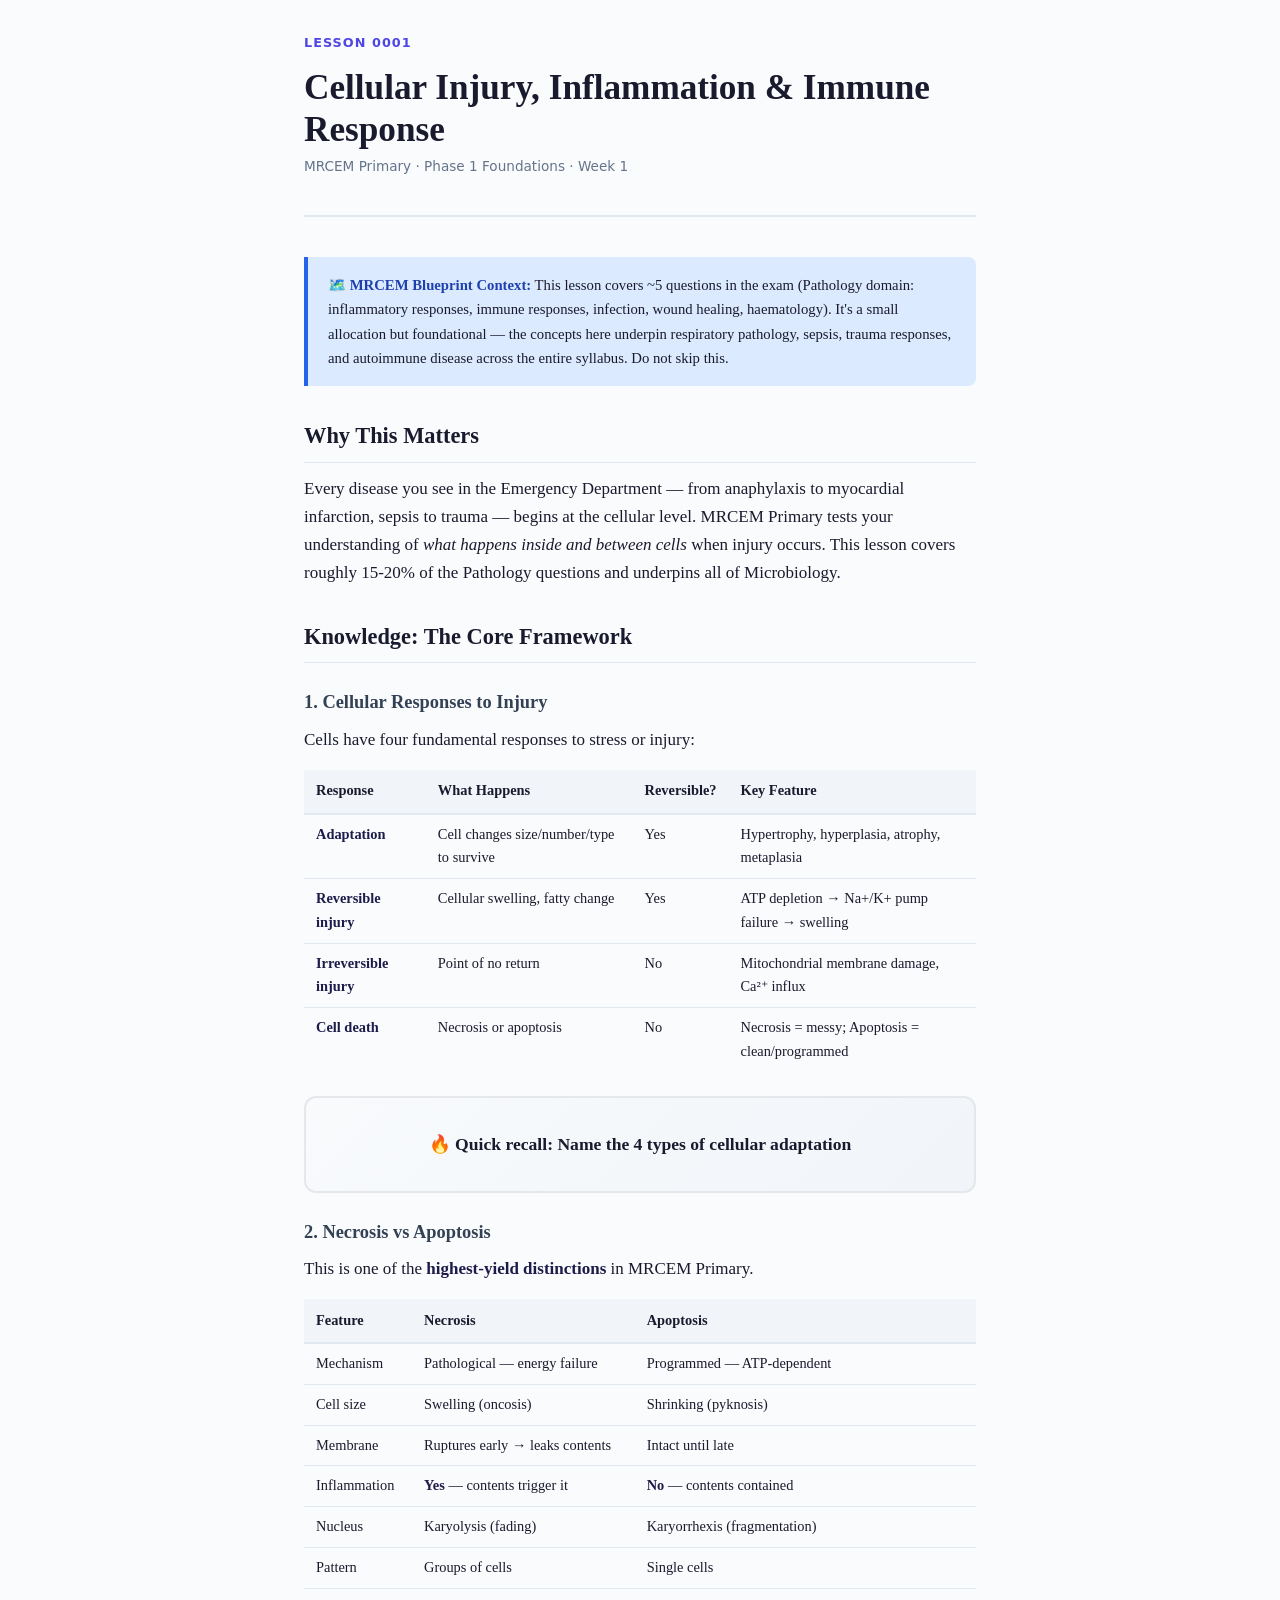
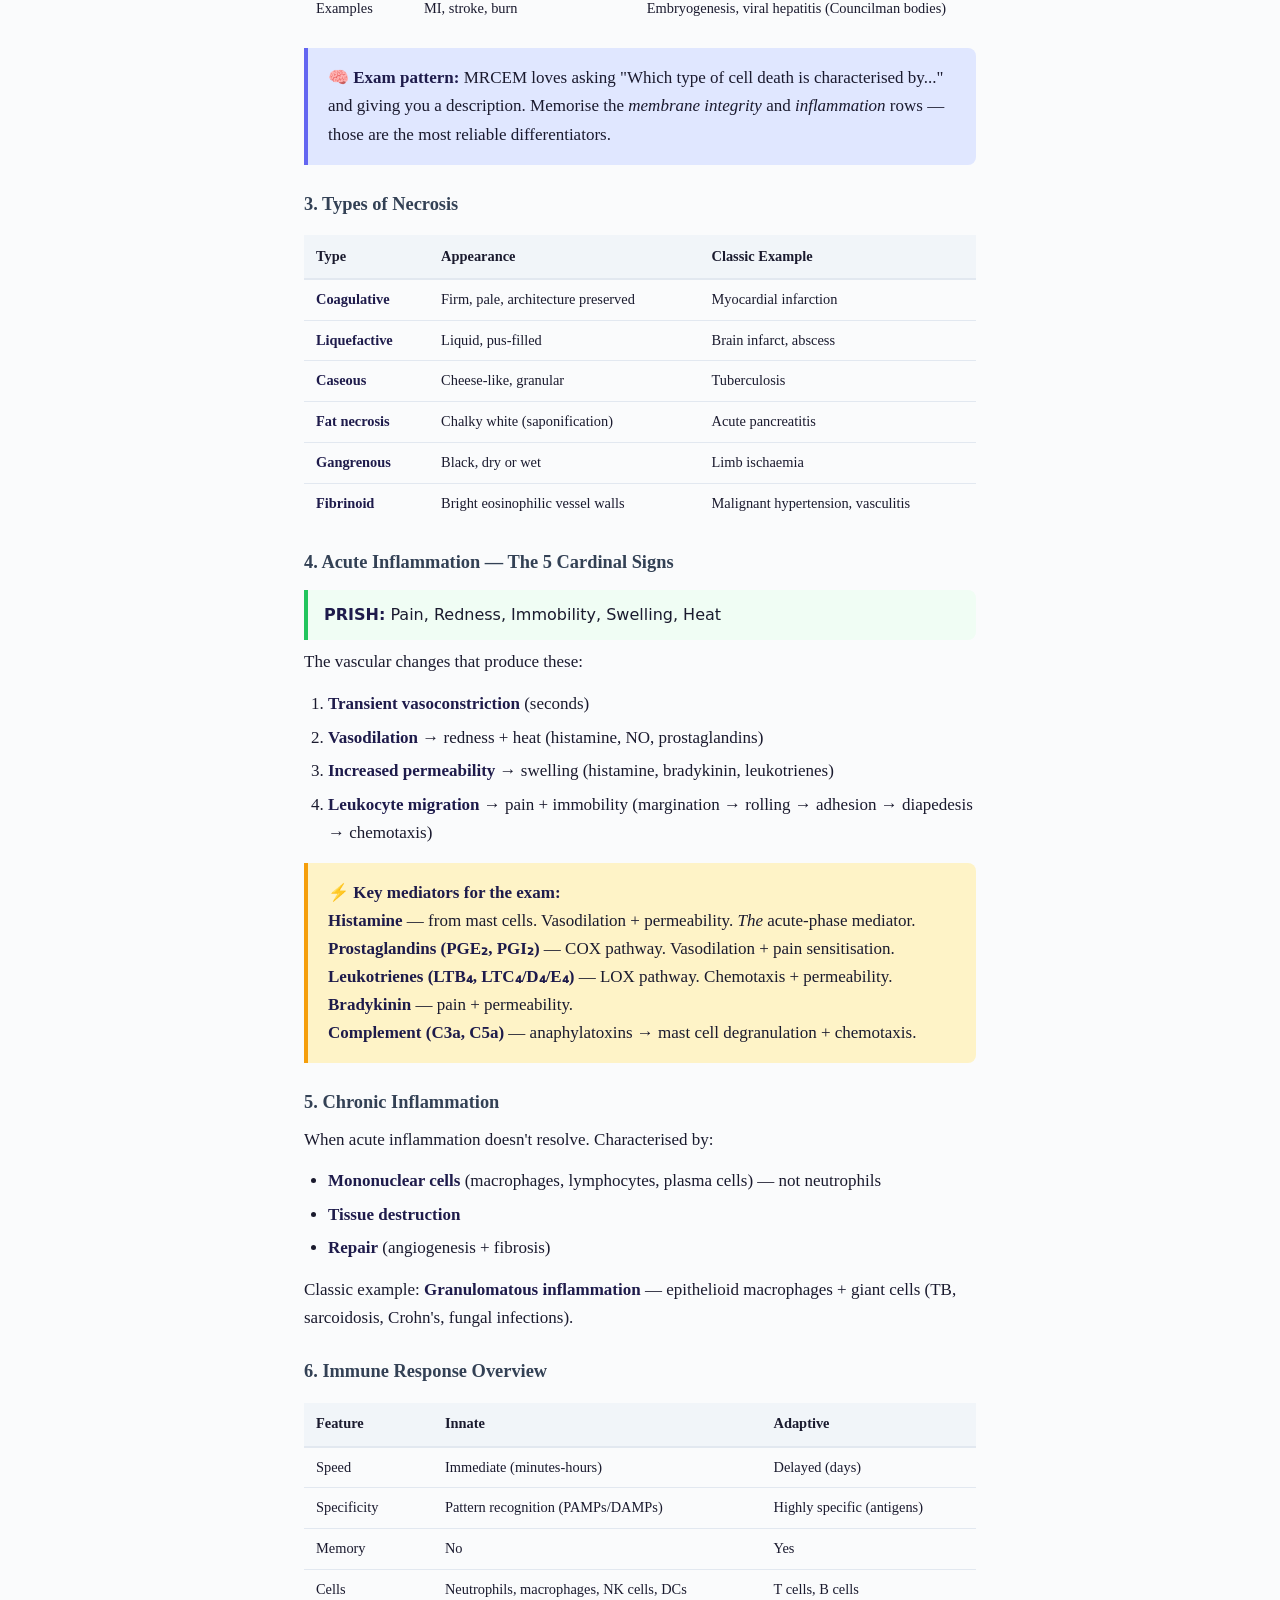
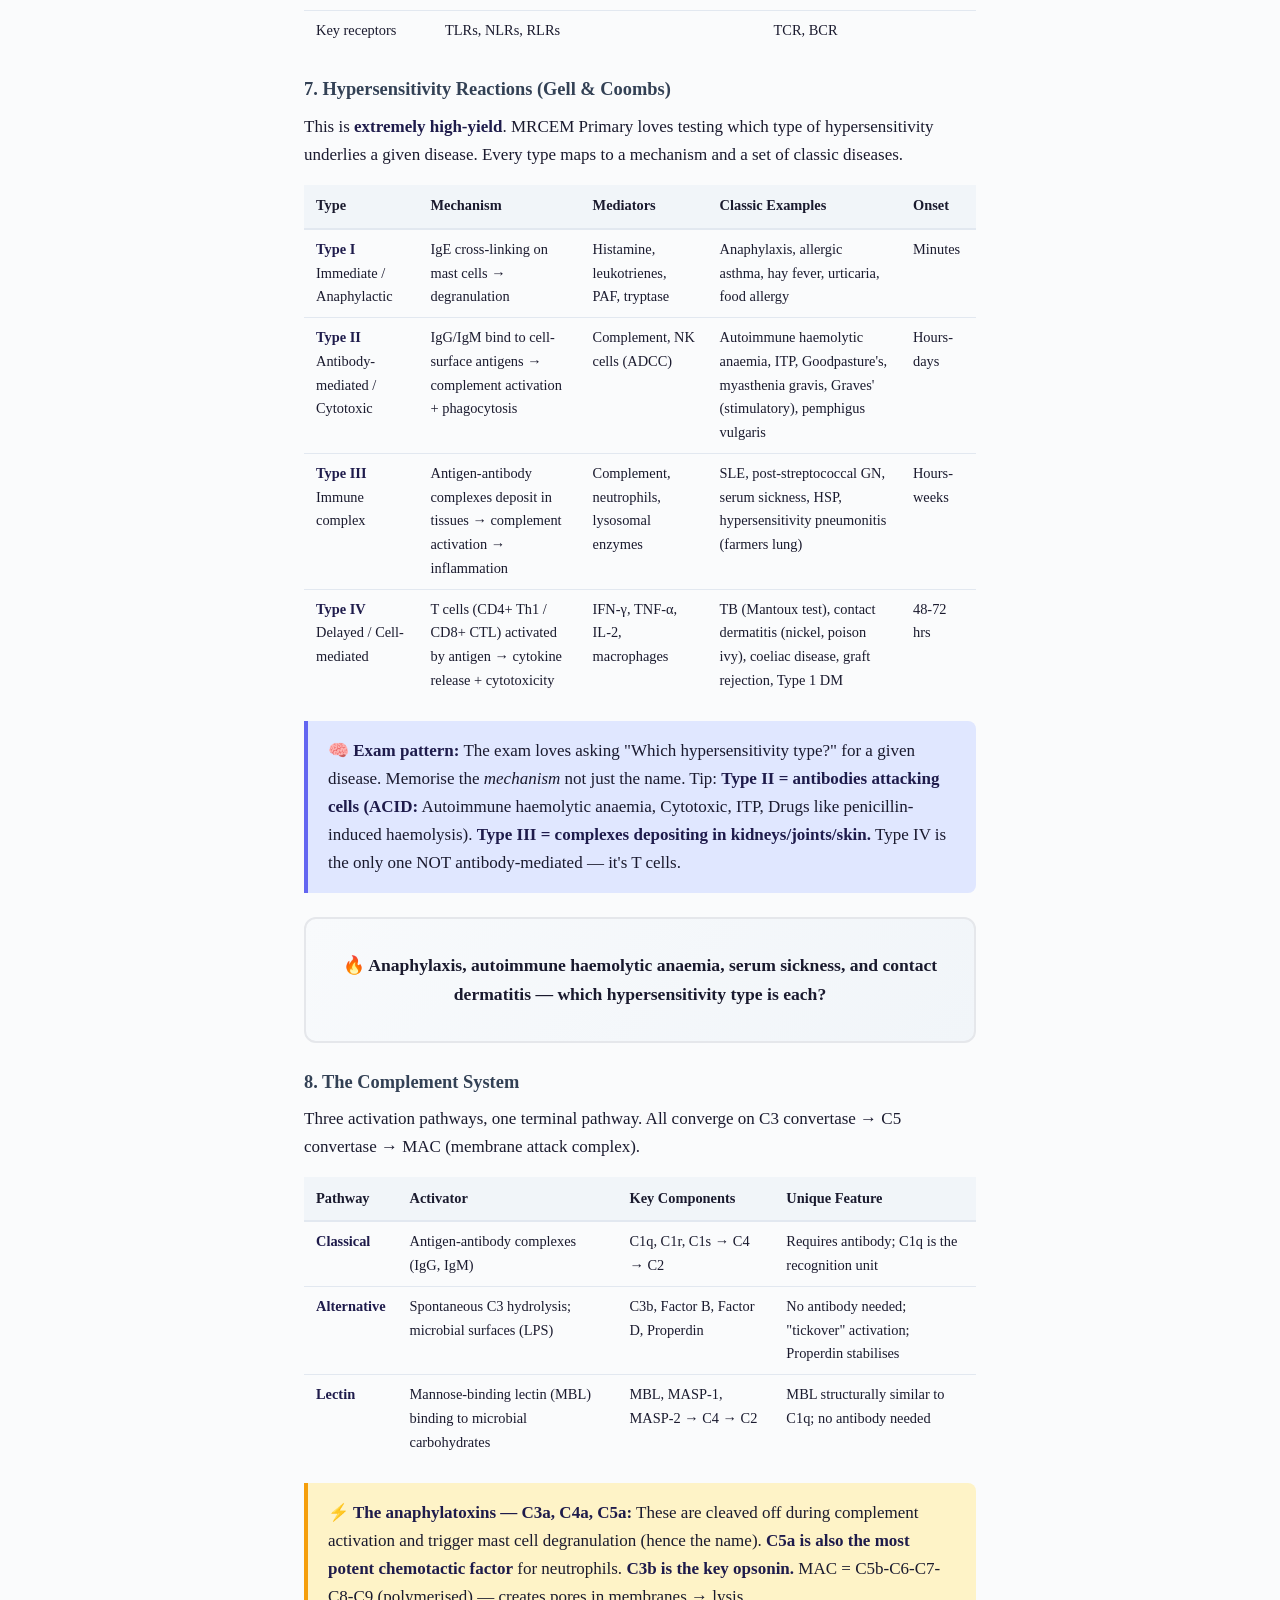
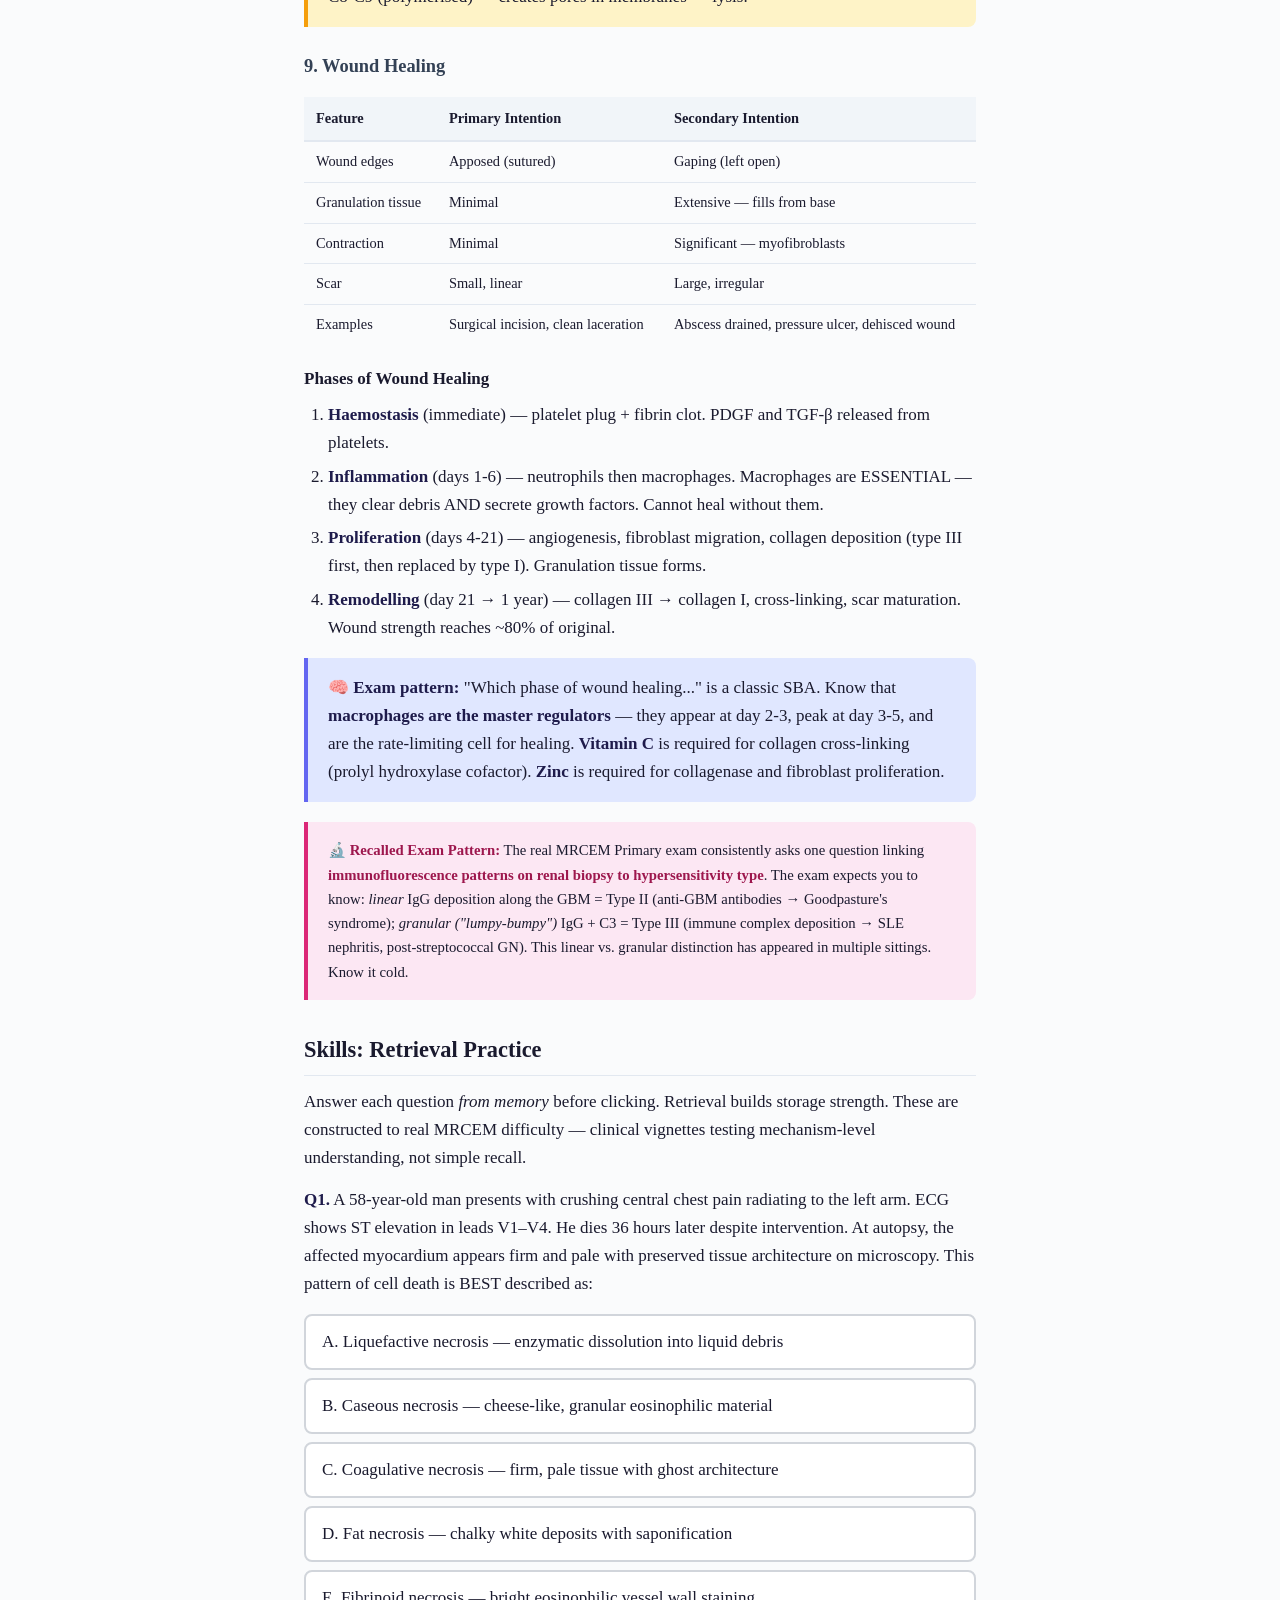
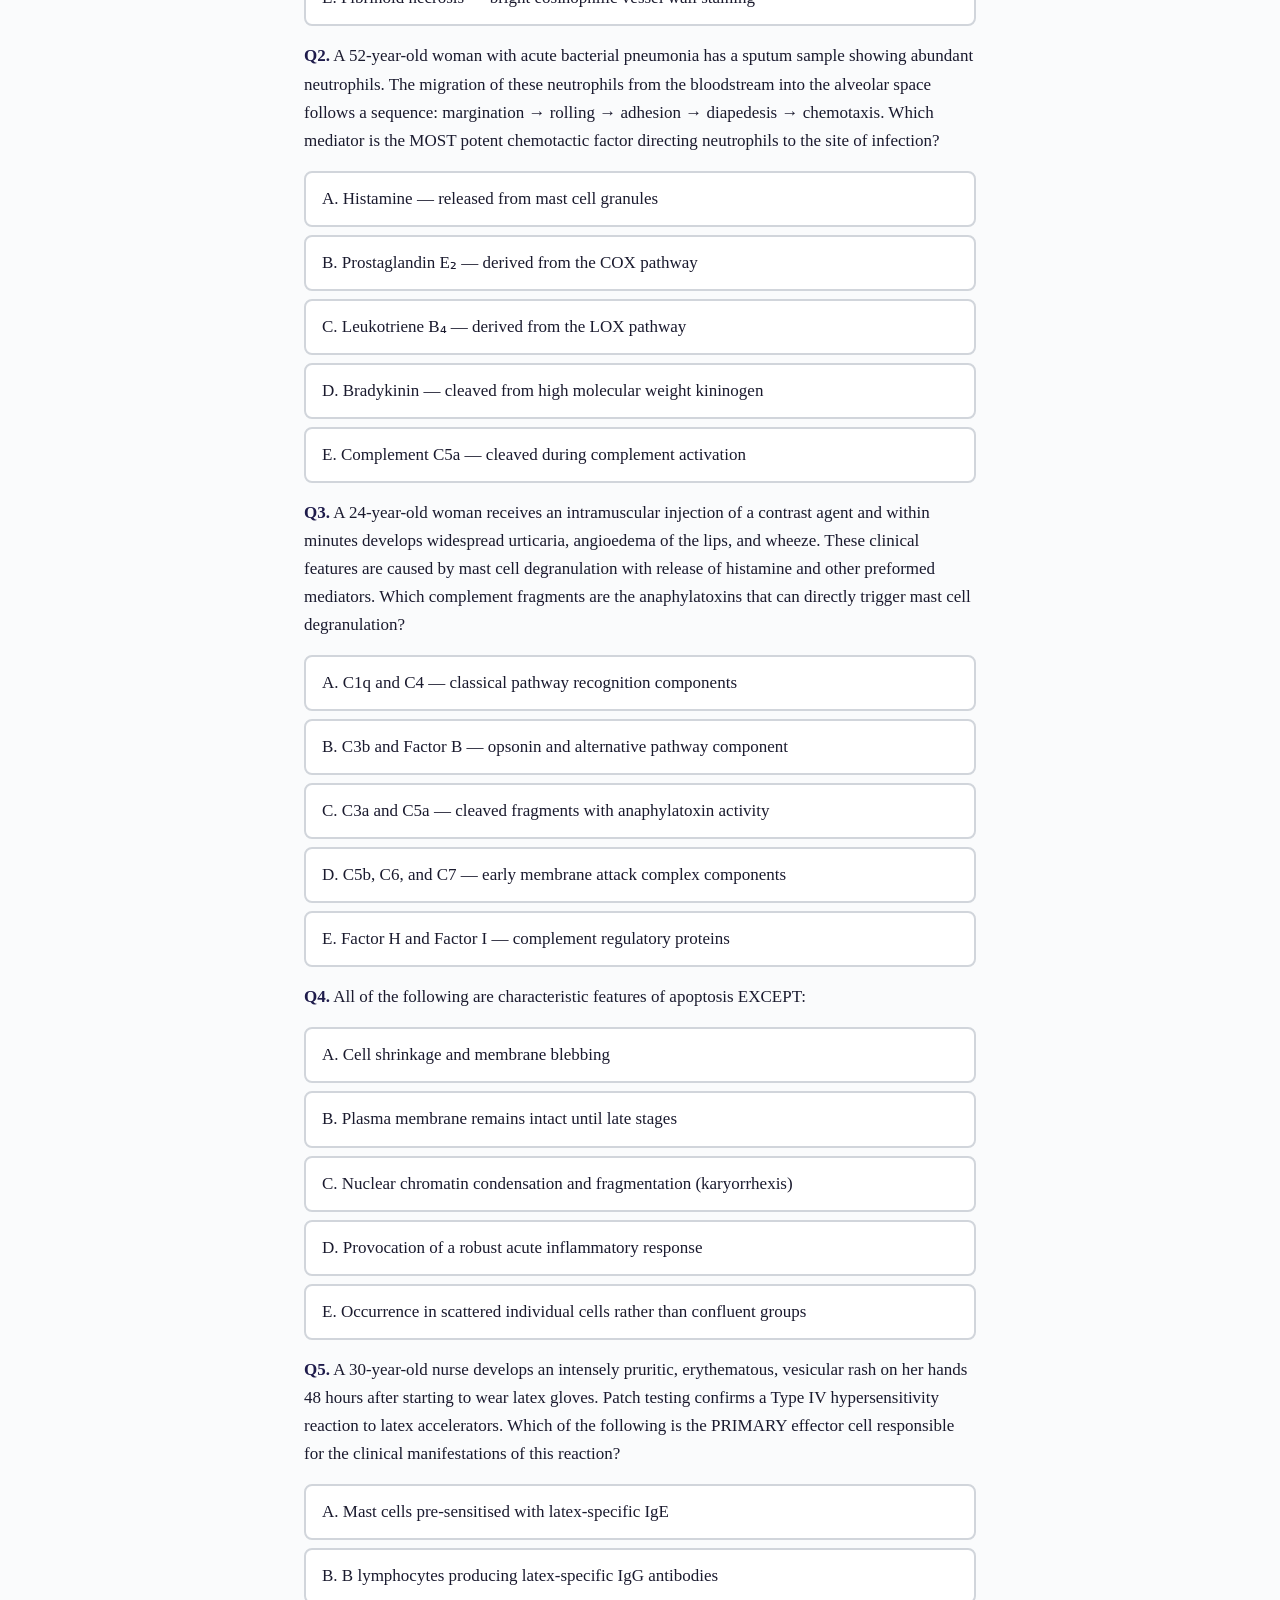
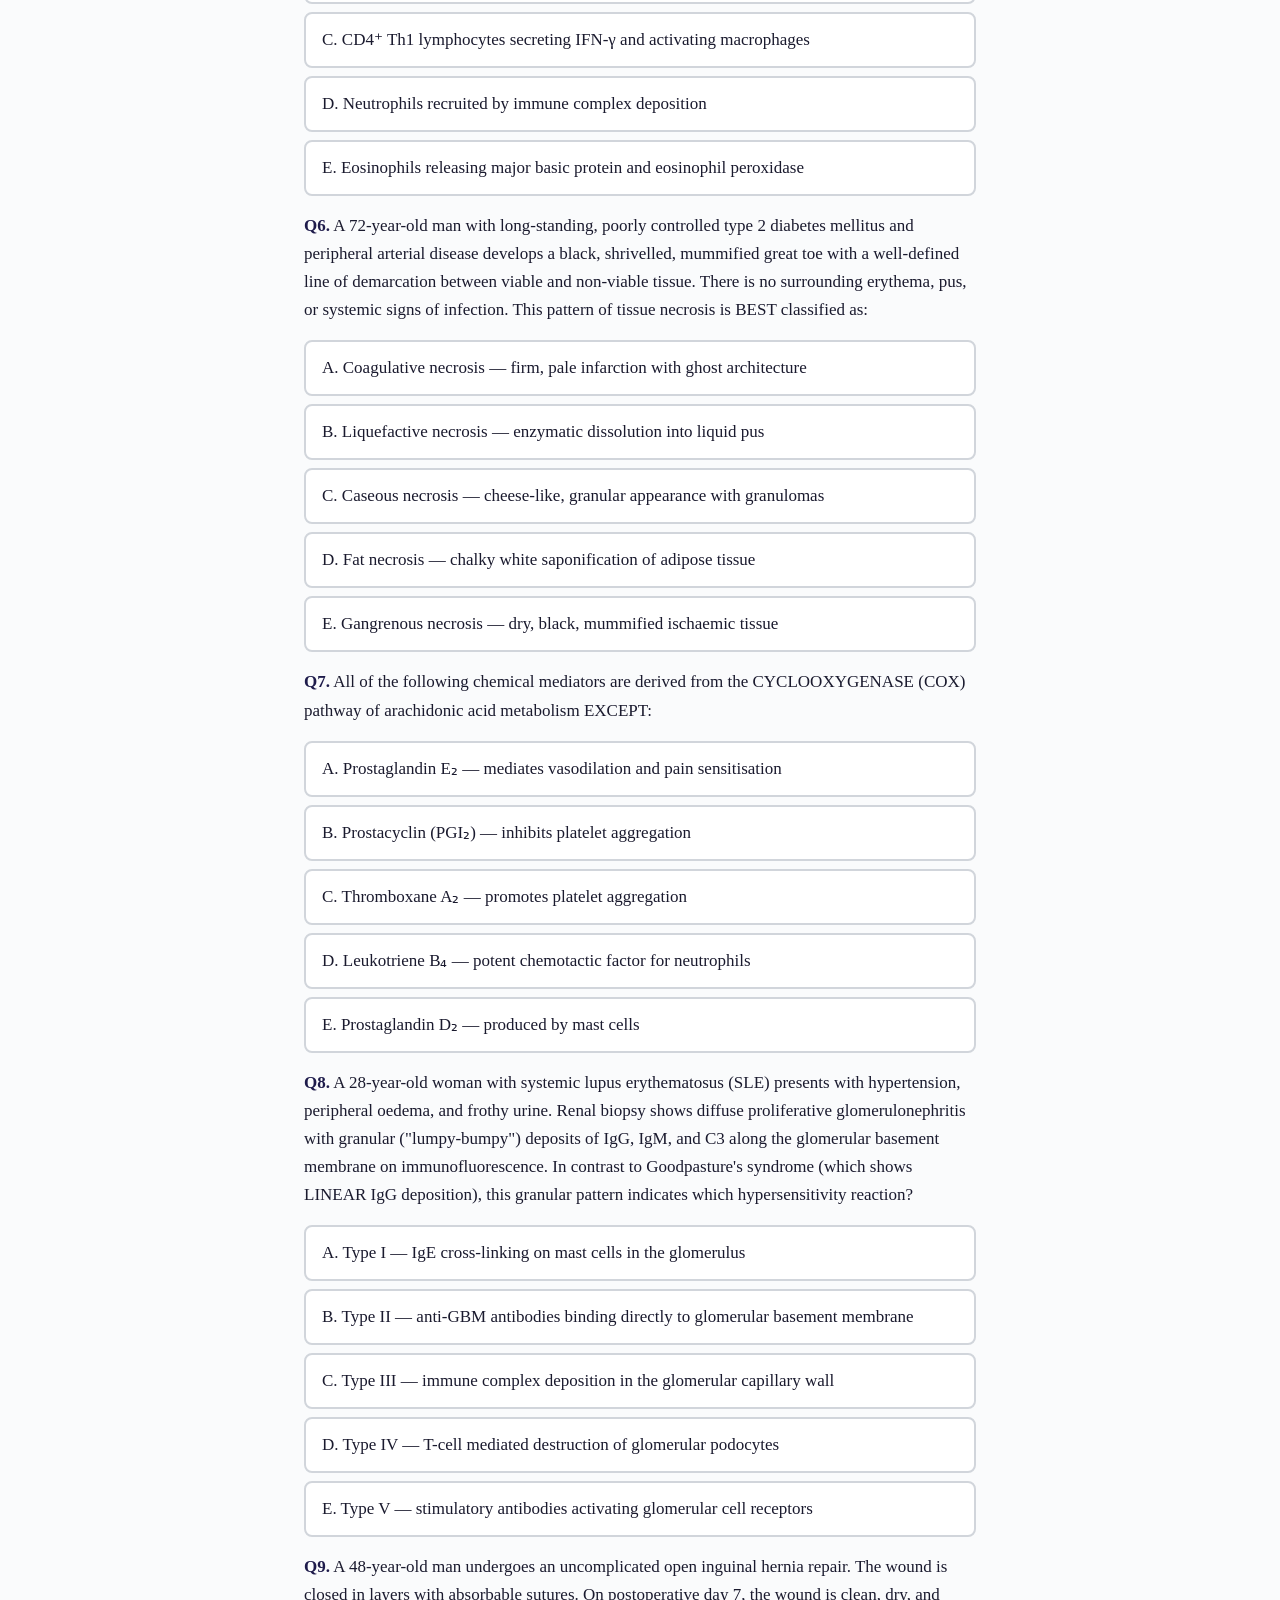
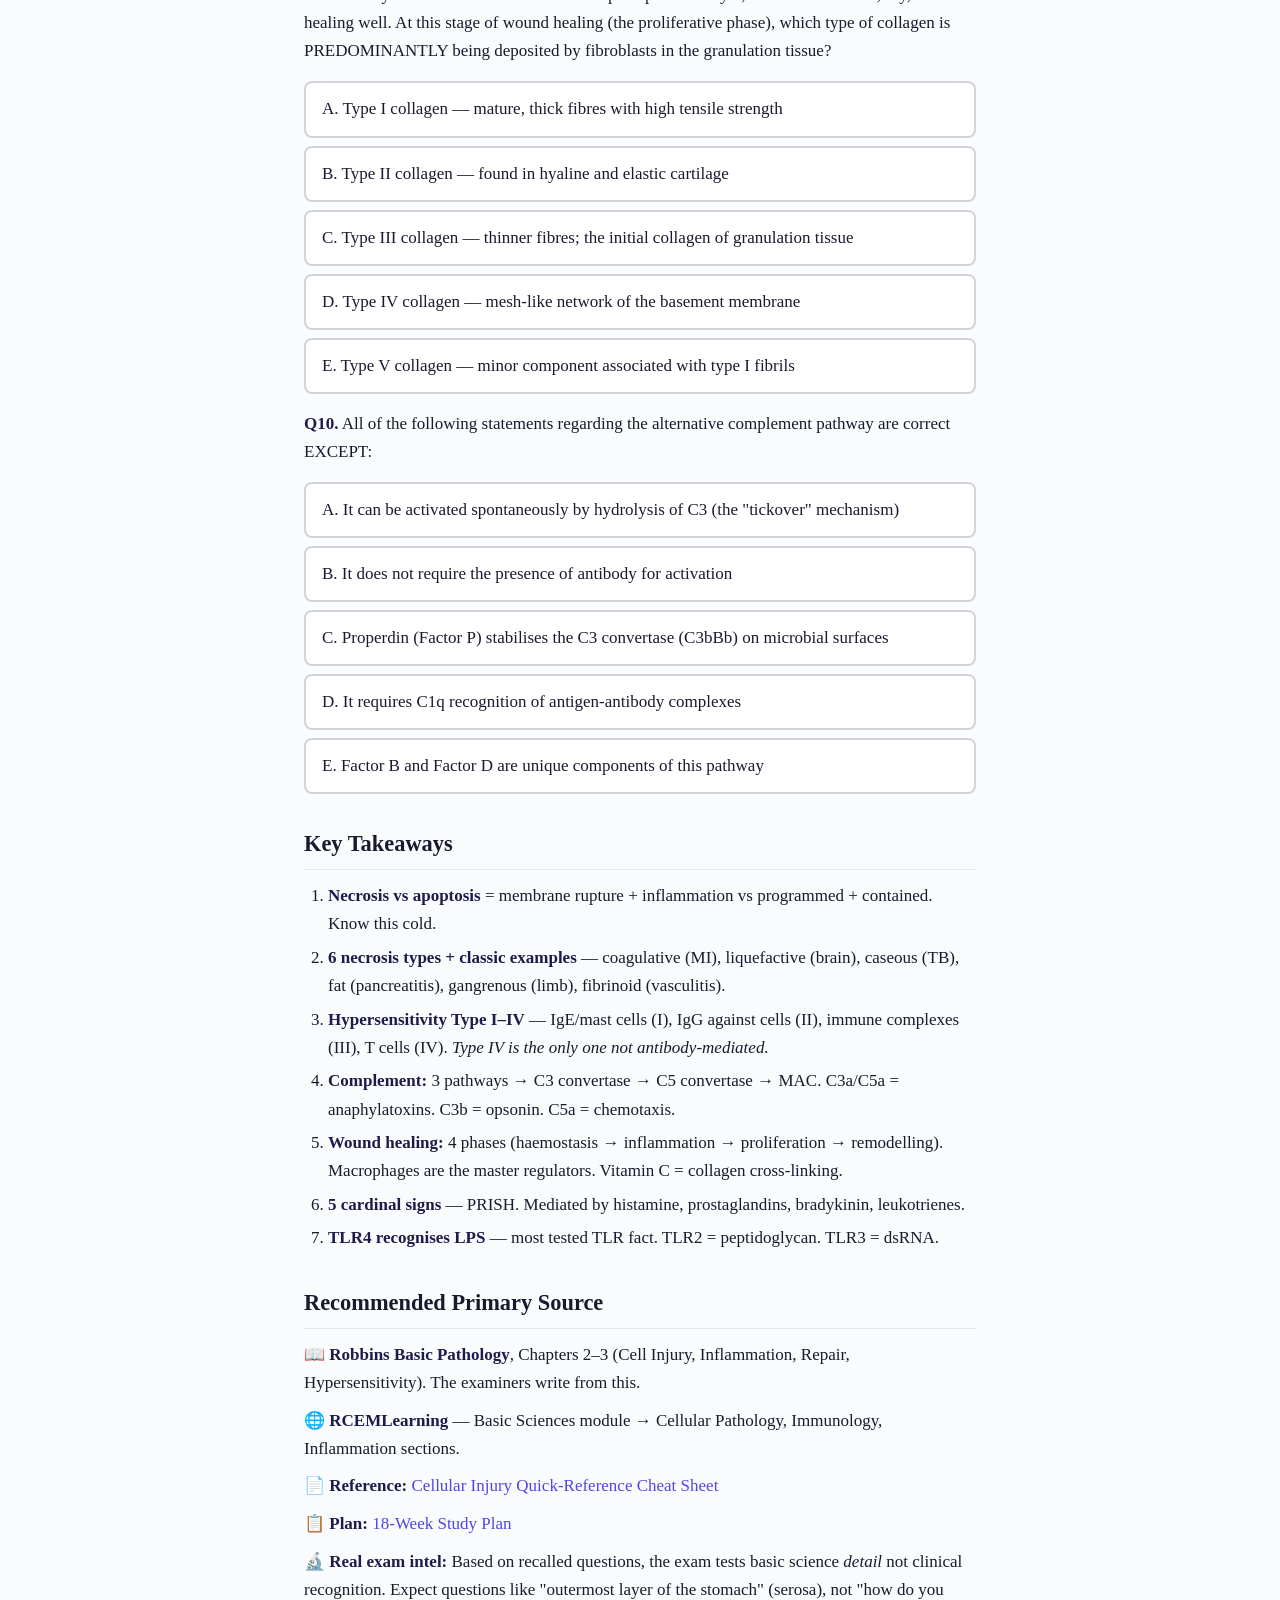
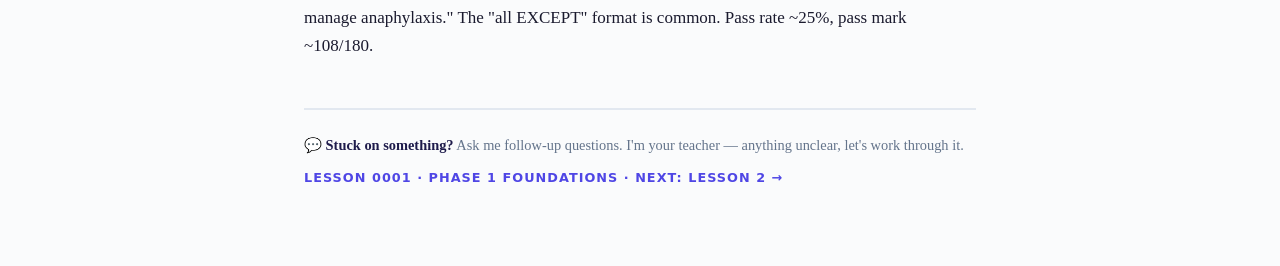
==== lessons/0001-cellular-injury-inflammation.html @ 597302fa "feat: blueprint-aligned restructure — revised PLAN.md, rebuilt Lesson 1 with harder SBAs, new Lesson" ====
<!DOCTYPE html>
<html lang="en">
<head>
<meta charset="UTF-8">
<meta name="viewport" content="width=device-width, initial-scale=1.0">
<title>MRCEM Primary — Lesson 1: Cellular Injury, Inflammation &amp; Immune Response</title>
<link rel="stylesheet" href="../assets/style.css">
<style>
  .quiz-options { display: flex; flex-direction: column; gap: 0.5rem; margin: 1rem 0; }
  .quiz-option { padding: 0.75rem 1rem; border: 2px solid #d1d5db; border-radius: 8px; cursor: pointer; transition: all 0.15s; background: #fff; }
  .quiz-option:hover { border-color: #6366f1; background: #eef2ff; }
  .quiz-option.correct { border-color: #059669; background: #d1fae5; }
  .quiz-option.incorrect { border-color: #dc2626; background: #fee2e2; }
  .quiz-option.reveal-correct { border-color: #059669; background: #d1fae5; }
  .answer-feedback { display: none; margin-top: 0.75rem; padding: 0.75rem 1rem; border-radius: 8px; font-size: 0.9rem; line-height: 1.55; }
  .answer-feedback.correct { display: block; background: #d1fae5; color: #065f46; }
  .answer-feedback.incorrect { display: block; background: #fee2e2; color: #991b1b; }
  .flashcard { border: 2px solid #e5e7eb; border-radius: 12px; padding: 2rem; margin: 1.5rem 0; text-align: center; cursor: pointer; user-select: none; background: linear-gradient(135deg, #f8fafc 0%, #f1f5f9 100%); }
  .flashcard .front { font-weight: 600; font-size: 1.1rem; }
  .flashcard .back { display: none; margin-top: 1rem; padding-top: 1rem; border-top: 1px solid #e5e7eb; color: #4b5563; }
  .flashcard.flipped .front { display: none; }
  .flashcard.flipped .back { display: block; }
  .key-point { background: #fef3c7; border-left: 4px solid #f59e0b; padding: 1rem 1.25rem; margin: 1rem 0; border-radius: 0 8px 8px 0; }
  .exam-tip { background: #e0e7ff; border-left: 4px solid #6366f1; padding: 1rem 1.25rem; margin: 1rem 0; border-radius: 0 8px 8px 0; }
  .blueprint-context { background: #dbeafe; border-left: 4px solid #2563eb; padding: 1rem 1.25rem; margin: 1.25rem 0; border-radius: 0 8px 8px 0; font-size: 0.92rem; }
  .blueprint-context strong { color: #1e40af; }
  .exam-pattern { background: #fce7f3; border-left: 4px solid #db2777; padding: 1rem 1.25rem; margin: 1.25rem 0; border-radius: 0 8px 8px 0; font-size: 0.92rem; }
  .exam-pattern strong { color: #9d174d; }
</style>
</head>
<body>
<div class="lesson-container">

<header>
  <p class="lesson-number">Lesson 0001</p>
  <h1>Cellular Injury, Inflammation &amp; Immune Response</h1>
  <p class="lesson-meta">MRCEM Primary · Phase 1 Foundations · Week 1</p>
</header>

<div class="blueprint-context">
  <strong>🗺️ MRCEM Blueprint Context:</strong> This lesson covers ~5 questions in the exam (Pathology domain: inflammatory responses, immune responses, infection, wound healing, haematology). It's a small allocation but foundational — the concepts here underpin respiratory pathology, sepsis, trauma responses, and autoimmune disease across the entire syllabus. Do not skip this.
</div>

<section>
<h2>Why This Matters</h2>
<p>Every disease you see in the Emergency Department — from anaphylaxis to myocardial infarction, sepsis to trauma — begins at the cellular level. MRCEM Primary tests your understanding of <em>what happens inside and between cells</em> when injury occurs. This lesson covers roughly 15-20% of the Pathology questions and underpins all of Microbiology.</p>
</section>

<section>
<h2>Knowledge: The Core Framework</h2>

<h3>1. Cellular Responses to Injury</h3>
<p>Cells have four fundamental responses to stress or injury:</p>

<table>
  <tr><th>Response</th><th>What Happens</th><th>Reversible?</th><th>Key Feature</th></tr>
  <tr><td><strong>Adaptation</strong></td><td>Cell changes size/number/type to survive</td><td>Yes</td><td>Hypertrophy, hyperplasia, atrophy, metaplasia</td></tr>
  <tr><td><strong>Reversible injury</strong></td><td>Cellular swelling, fatty change</td><td>Yes</td><td>ATP depletion → Na+/K+ pump failure → swelling</td></tr>
  <tr><td><strong>Irreversible injury</strong></td><td>Point of no return</td><td>No</td><td>Mitochondrial membrane damage, Ca²⁺ influx</td></tr>
  <tr><td><strong>Cell death</strong></td><td>Necrosis or apoptosis</td><td>No</td><td>Necrosis = messy; Apoptosis = clean/programmed</td></tr>
</table>

<div class="flashcard" onclick="this.classList.toggle('flipped')">
  <div class="front">🔥 Quick recall: Name the 4 types of cellular adaptation</div>
  <div class="back">
    <strong>Hypertrophy</strong> — increase in cell SIZE<br>
    <strong>Hyperplasia</strong> — increase in cell NUMBER<br>
    <strong>Atrophy</strong> — decrease in cell size<br>
    <strong>Metaplasia</strong> — change from one mature cell type to another
  </div>
</div>

<h3>2. Necrosis vs Apoptosis</h3>
<p>This is one of the <strong>highest-yield distinctions</strong> in MRCEM Primary.</p>

<table>
  <tr><th>Feature</th><th>Necrosis</th><th>Apoptosis</th></tr>
  <tr><td>Mechanism</td><td>Pathological — energy failure</td><td>Programmed — ATP-dependent</td></tr>
  <tr><td>Cell size</td><td>Swelling (oncosis)</td><td>Shrinking (pyknosis)</td></tr>
  <tr><td>Membrane</td><td>Ruptures early → leaks contents</td><td>Intact until late</td></tr>
  <tr><td>Inflammation</td><td><strong>Yes</strong> — contents trigger it</td><td><strong>No</strong> — contents contained</td></tr>
  <tr><td>Nucleus</td><td>Karyolysis (fading)</td><td>Karyorrhexis (fragmentation)</td></tr>
  <tr><td>Pattern</td><td>Groups of cells</td><td>Single cells</td></tr>
  <tr><td>Examples</td><td>MI, stroke, burn</td><td>Embryogenesis, viral hepatitis (Councilman bodies)</td></tr>
</table>

<div class="exam-tip">
  <strong>🧠 Exam pattern:</strong> MRCEM loves asking "Which type of cell death is characterised by..." and giving you a description. Memorise the <em>membrane integrity</em> and <em>inflammation</em> rows — those are the most reliable differentiators.
</div>

<h3>3. Types of Necrosis</h3>
<table>
  <tr><th>Type</th><th>Appearance</th><th>Classic Example</th></tr>
  <tr><td><strong>Coagulative</strong></td><td>Firm, pale, architecture preserved</td><td>Myocardial infarction</td></tr>
  <tr><td><strong>Liquefactive</strong></td><td>Liquid, pus-filled</td><td>Brain infarct, abscess</td></tr>
  <tr><td><strong>Caseous</strong></td><td>Cheese-like, granular</td><td>Tuberculosis</td></tr>
  <tr><td><strong>Fat necrosis</strong></td><td>Chalky white (saponification)</td><td>Acute pancreatitis</td></tr>
  <tr><td><strong>Gangrenous</strong></td><td>Black, dry or wet</td><td>Limb ischaemia</td></tr>
  <tr><td><strong>Fibrinoid</strong></td><td>Bright eosinophilic vessel walls</td><td>Malignant hypertension, vasculitis</td></tr>
</table>

<h3>4. Acute Inflammation — The 5 Cardinal Signs</h3>
<p class="mnemonic"><strong>PRISH:</strong> Pain, Redness, Immobility, Swelling, Heat</p>
<p>The vascular changes that produce these:</p>
<ol>
  <li><strong>Transient vasoconstriction</strong> (seconds)</li>
  <li><strong>Vasodilation</strong> → redness + heat (histamine, NO, prostaglandins)</li>
  <li><strong>Increased permeability</strong> → swelling (histamine, bradykinin, leukotrienes)</li>
  <li><strong>Leukocyte migration</strong> → pain + immobility (margination → rolling → adhesion → diapedesis → chemotaxis)</li>
</ol>

<div class="key-point">
  <strong>⚡ Key mediators for the exam:</strong><br>
  <strong>Histamine</strong> — from mast cells. Vasodilation + permeability. <em>The</em> acute-phase mediator.<br>
  <strong>Prostaglandins (PGE₂, PGI₂)</strong> — COX pathway. Vasodilation + pain sensitisation.<br>
  <strong>Leukotrienes (LTB₄, LTC₄/D₄/E₄)</strong> — LOX pathway. Chemotaxis + permeability.<br>
  <strong>Bradykinin</strong> — pain + permeability.<br>
  <strong>Complement (C3a, C5a)</strong> — anaphylatoxins → mast cell degranulation + chemotaxis.
</div>

<h3>5. Chronic Inflammation</h3>
<p>When acute inflammation doesn't resolve. Characterised by:</p>
<ul>
  <li><strong>Mononuclear cells</strong> (macrophages, lymphocytes, plasma cells) — not neutrophils</li>
  <li><strong>Tissue destruction</strong></li>
  <li><strong>Repair</strong> (angiogenesis + fibrosis)</li>
</ul>
<p>Classic example: <strong>Granulomatous inflammation</strong> — epithelioid macrophages + giant cells (TB, sarcoidosis, Crohn's, fungal infections).</p>

<h3>6. Immune Response Overview</h3>
<table>
  <tr><th>Feature</th><th>Innate</th><th>Adaptive</th></tr>
  <tr><td>Speed</td><td>Immediate (minutes-hours)</td><td>Delayed (days)</td></tr>
  <tr><td>Specificity</td><td>Pattern recognition (PAMPs/DAMPs)</td><td>Highly specific (antigens)</td></tr>
  <tr><td>Memory</td><td>No</td><td>Yes</td></tr>
  <tr><td>Cells</td><td>Neutrophils, macrophages, NK cells, DCs</td><td>T cells, B cells</td></tr>
  <tr><td>Key receptors</td><td>TLRs, NLRs, RLRs</td><td>TCR, BCR</td></tr>
</table>

<h3>7. Hypersensitivity Reactions (Gell &amp; Coombs)</h3>
<p>This is <strong>extremely high-yield</strong>. MRCEM Primary loves testing which type of hypersensitivity underlies a given disease. Every type maps to a mechanism and a set of classic diseases.</p>

<table>
  <tr><th>Type</th><th>Mechanism</th><th>Mediators</th><th>Classic Examples</th><th>Onset</th></tr>
  <tr>
    <td><strong>Type I</strong><br>Immediate / Anaphylactic</td>
    <td>IgE cross-linking on mast cells → degranulation</td>
    <td>Histamine, leukotrienes, PAF, tryptase</td>
    <td>Anaphylaxis, allergic asthma, hay fever, urticaria, food allergy</td>
    <td>Minutes</td>
  </tr>
  <tr>
    <td><strong>Type II</strong><br>Antibody-mediated / Cytotoxic</td>
    <td>IgG/IgM bind to cell-surface antigens → complement activation + phagocytosis</td>
    <td>Complement, NK cells (ADCC)</td>
    <td>Autoimmune haemolytic anaemia, ITP, Goodpasture's, myasthenia gravis, Graves' (stimulatory), pemphigus vulgaris</td>
    <td>Hours-days</td>
  </tr>
  <tr>
    <td><strong>Type III</strong><br>Immune complex</td>
    <td>Antigen-antibody complexes deposit in tissues → complement activation → inflammation</td>
    <td>Complement, neutrophils, lysosomal enzymes</td>
    <td>SLE, post-streptococcal GN, serum sickness, HSP, hypersensitivity pneumonitis (farmers lung)</td>
    <td>Hours-weeks</td>
  </tr>
  <tr>
    <td><strong>Type IV</strong><br>Delayed / Cell-mediated</td>
    <td>T cells (CD4+ Th1 / CD8+ CTL) activated by antigen → cytokine release + cytotoxicity</td>
    <td>IFN-γ, TNF-α, IL-2, macrophages</td>
    <td>TB (Mantoux test), contact dermatitis (nickel, poison ivy), coeliac disease, graft rejection, Type 1 DM</td>
    <td>48-72 hrs</td>
  </tr>
</table>

<div class="exam-tip">
  <strong>🧠 Exam pattern:</strong> The exam loves asking "Which hypersensitivity type?" for a given disease. Memorise the <em>mechanism</em> not just the name. Tip: <strong>Type II = antibodies attacking cells (ACID:</strong> Autoimmune haemolytic anaemia, Cytotoxic, ITP, Drugs like penicillin-induced haemolysis). <strong>Type III = complexes depositing in kidneys/joints/skin.</strong> Type IV is the only one NOT antibody-mediated — it's T cells.
</div>

<div class="flashcard" onclick="this.classList.toggle('flipped')">
  <div class="front">🔥 Anaphylaxis, autoimmune haemolytic anaemia, serum sickness, and contact dermatitis — which hypersensitivity type is each?</div>
  <div class="back">
    <strong>Anaphylaxis = Type I</strong> (IgE, mast cells)<br>
    <strong>AIHA = Type II</strong> (IgG against RBCs)<br>
    <strong>Serum sickness = Type III</strong> (immune complexes)<br>
    <strong>Contact dermatitis = Type IV</strong> (T-cell mediated, delayed)
  </div>
</div>

<h3>8. The Complement System</h3>
<p>Three activation pathways, one terminal pathway. All converge on C3 convertase → C5 convertase → MAC (membrane attack complex).</p>

<table>
  <tr><th>Pathway</th><th>Activator</th><th>Key Components</th><th>Unique Feature</th></tr>
  <tr>
    <td><strong>Classical</strong></td>
    <td>Antigen-antibody complexes (IgG, IgM)</td>
    <td>C1q, C1r, C1s → C4 → C2</td>
    <td>Requires antibody; C1q is the recognition unit</td>
  </tr>
  <tr>
    <td><strong>Alternative</strong></td>
    <td>Spontaneous C3 hydrolysis; microbial surfaces (LPS)</td>
    <td>C3b, Factor B, Factor D, Properdin</td>
    <td>No antibody needed; "tickover" activation; Properdin stabilises</td>
  </tr>
  <tr>
    <td><strong>Lectin</strong></td>
    <td>Mannose-binding lectin (MBL) binding to microbial carbohydrates</td>
    <td>MBL, MASP-1, MASP-2 → C4 → C2</td>
    <td>MBL structurally similar to C1q; no antibody needed</td>
  </tr>
</table>

<div class="key-point">
  <strong>⚡ The anaphylatoxins — C3a, C4a, C5a:</strong> These are cleaved off during complement activation and trigger mast cell degranulation (hence the name). <strong>C5a is also the most potent chemotactic factor</strong> for neutrophils. <strong>C3b is the key opsonin.</strong> MAC = C5b-C6-C7-C8-C9 (polymerised) — creates pores in membranes → lysis.
</div>

<h3>9. Wound Healing</h3>

<table>
  <tr><th>Feature</th><th>Primary Intention</th><th>Secondary Intention</th></tr>
  <tr><td>Wound edges</td><td>Apposed (sutured)</td><td>Gaping (left open)</td></tr>
  <tr><td>Granulation tissue</td><td>Minimal</td><td>Extensive — fills from base</td></tr>
  <tr><td>Contraction</td><td>Minimal</td><td>Significant — myofibroblasts</td></tr>
  <tr><td>Scar</td><td>Small, linear</td><td>Large, irregular</td></tr>
  <tr><td>Examples</td><td>Surgical incision, clean laceration</td><td>Abscess drained, pressure ulcer, dehisced wound</td></tr>
</table>

<h4>Phases of Wound Healing</h4>
<ol>
  <li><strong>Haemostasis</strong> (immediate) — platelet plug + fibrin clot. PDGF and TGF-β released from platelets.</li>
  <li><strong>Inflammation</strong> (days 1-6) — neutrophils then macrophages. Macrophages are ESSENTIAL — they clear debris AND secrete growth factors. Cannot heal without them.</li>
  <li><strong>Proliferation</strong> (days 4-21) — angiogenesis, fibroblast migration, collagen deposition (type III first, then replaced by type I). Granulation tissue forms.</li>
  <li><strong>Remodelling</strong> (day 21 → 1 year) — collagen III → collagen I, cross-linking, scar maturation. Wound strength reaches ~80% of original.</li>
</ol>

<div class="exam-tip">
  <strong>🧠 Exam pattern:</strong> "Which phase of wound healing..." is a classic SBA. Know that <strong>macrophages are the master regulators</strong> — they appear at day 2-3, peak at day 3-5, and are the rate-limiting cell for healing. <strong>Vitamin C</strong> is required for collagen cross-linking (prolyl hydroxylase cofactor). <strong>Zinc</strong> is required for collagenase and fibroblast proliferation.
</div>
</section>

<div class="exam-pattern">
  <strong>🔬 Recalled Exam Pattern:</strong> The real MRCEM Primary exam consistently asks one question linking <strong>immunofluorescence patterns on renal biopsy to hypersensitivity type</strong>. The exam expects you to know: <em>linear</em> IgG deposition along the GBM = Type II (anti-GBM antibodies → Goodpasture's syndrome); <em>granular ("lumpy-bumpy")</em> IgG + C3 = Type III (immune complex deposition → SLE nephritis, post-streptococcal GN). This linear vs. granular distinction has appeared in multiple sittings. Know it cold.
</div>

<section>
<h2>Skills: Retrieval Practice</h2>
<p>Answer each question <em>from memory</em> before clicking. Retrieval builds storage strength. These are constructed to real MRCEM difficulty — clinical vignettes testing mechanism-level understanding, not simple recall.</p>

<div class="quiz" id="q1">
  <p><strong>Q1.</strong> A 58-year-old man presents with crushing central chest pain radiating to the left arm. ECG shows ST elevation in leads V1–V4. He dies 36 hours later despite intervention. At autopsy, the affected myocardium appears firm and pale with preserved tissue architecture on microscopy. This pattern of cell death is BEST described as:</p>
  <div class="quiz-options">
    <div class="quiz-option" onclick="checkAnswer('q1', this, 2)">A. Liquefactive necrosis — enzymatic dissolution into liquid debris</div>
    <div class="quiz-option" onclick="checkAnswer('q1', this, 2)">B. Caseous necrosis — cheese-like, granular eosinophilic material</div>
    <div class="quiz-option" onclick="checkAnswer('q1', this, 2)">C. Coagulative necrosis — firm, pale tissue with ghost architecture</div>
    <div class="quiz-option" onclick="checkAnswer('q1', this, 2)">D. Fat necrosis — chalky white deposits with saponification</div>
    <div class="quiz-option" onclick="checkAnswer('q1', this, 2)">E. Fibrinoid necrosis — bright eosinophilic vessel wall staining</div>
  </div>
  <div class="answer-feedback" id="q1-feedback"></div>
</div>

<div class="quiz" id="q2">
  <p><strong>Q2.</strong> A 52-year-old woman with acute bacterial pneumonia has a sputum sample showing abundant neutrophils. The migration of these neutrophils from the bloodstream into the alveolar space follows a sequence: margination → rolling → adhesion → diapedesis → chemotaxis. Which mediator is the MOST potent chemotactic factor directing neutrophils to the site of infection?</p>
  <div class="quiz-options">
    <div class="quiz-option" onclick="checkAnswer('q2', this, 4)">A. Histamine — released from mast cell granules</div>
    <div class="quiz-option" onclick="checkAnswer('q2', this, 4)">B. Prostaglandin E₂ — derived from the COX pathway</div>
    <div class="quiz-option" onclick="checkAnswer('q2', this, 4)">C. Leukotriene B₄ — derived from the LOX pathway</div>
    <div class="quiz-option" onclick="checkAnswer('q2', this, 4)">D. Bradykinin — cleaved from high molecular weight kininogen</div>
    <div class="quiz-option" onclick="checkAnswer('q2', this, 4)">E. Complement C5a — cleaved during complement activation</div>
  </div>
  <div class="answer-feedback" id="q2-feedback"></div>
</div>

<div class="quiz" id="q3">
  <p><strong>Q3.</strong> A 24-year-old woman receives an intramuscular injection of a contrast agent and within minutes develops widespread urticaria, angioedema of the lips, and wheeze. These clinical features are caused by mast cell degranulation with release of histamine and other preformed mediators. Which complement fragments are the anaphylatoxins that can directly trigger mast cell degranulation?</p>
  <div class="quiz-options">
    <div class="quiz-option" onclick="checkAnswer('q3', this, 2)">A. C1q and C4 — classical pathway recognition components</div>
    <div class="quiz-option" onclick="checkAnswer('q3', this, 2)">B. C3b and Factor B — opsonin and alternative pathway component</div>
    <div class="quiz-option" onclick="checkAnswer('q3', this, 2)">C. C3a and C5a — cleaved fragments with anaphylatoxin activity</div>
    <div class="quiz-option" onclick="checkAnswer('q3', this, 2)">D. C5b, C6, and C7 — early membrane attack complex components</div>
    <div class="quiz-option" onclick="checkAnswer('q3', this, 2)">E. Factor H and Factor I — complement regulatory proteins</div>
  </div>
  <div class="answer-feedback" id="q3-feedback"></div>
</div>

<div class="quiz" id="q4">
  <p><strong>Q4.</strong> All of the following are characteristic features of apoptosis EXCEPT:</p>
  <div class="quiz-options">
    <div class="quiz-option" onclick="checkAnswer('q4', this, 3)">A. Cell shrinkage and membrane blebbing</div>
    <div class="quiz-option" onclick="checkAnswer('q4', this, 3)">B. Plasma membrane remains intact until late stages</div>
    <div class="quiz-option" onclick="checkAnswer('q4', this, 3)">C. Nuclear chromatin condensation and fragmentation (karyorrhexis)</div>
    <div class="quiz-option" onclick="checkAnswer('q4', this, 3)">D. Provocation of a robust acute inflammatory response</div>
    <div class="quiz-option" onclick="checkAnswer('q4', this, 3)">E. Occurrence in scattered individual cells rather than confluent groups</div>
  </div>
  <div class="answer-feedback" id="q4-feedback"></div>
</div>

<div class="quiz" id="q5">
  <p><strong>Q5.</strong> A 30-year-old nurse develops an intensely pruritic, erythematous, vesicular rash on her hands 48 hours after starting to wear latex gloves. Patch testing confirms a Type IV hypersensitivity reaction to latex accelerators. Which of the following is the PRIMARY effector cell responsible for the clinical manifestations of this reaction?</p>
  <div class="quiz-options">
    <div class="quiz-option" onclick="checkAnswer('q5', this, 2)">A. Mast cells pre-sensitised with latex-specific IgE</div>
    <div class="quiz-option" onclick="checkAnswer('q5', this, 2)">B. B lymphocytes producing latex-specific IgG antibodies</div>
    <div class="quiz-option" onclick="checkAnswer('q5', this, 2)">C. CD4⁺ Th1 lymphocytes secreting IFN-γ and activating macrophages</div>
    <div class="quiz-option" onclick="checkAnswer('q5', this, 2)">D. Neutrophils recruited by immune complex deposition</div>
    <div class="quiz-option" onclick="checkAnswer('q5', this, 2)">E. Eosinophils releasing major basic protein and eosinophil peroxidase</div>
  </div>
  <div class="answer-feedback" id="q5-feedback"></div>
</div>

<div class="quiz" id="q6">
  <p><strong>Q6.</strong> A 72-year-old man with long-standing, poorly controlled type 2 diabetes mellitus and peripheral arterial disease develops a black, shrivelled, mummified great toe with a well-defined line of demarcation between viable and non-viable tissue. There is no surrounding erythema, pus, or systemic signs of infection. This pattern of tissue necrosis is BEST classified as:</p>
  <div class="quiz-options">
    <div class="quiz-option" onclick="checkAnswer('q6', this, 4)">A. Coagulative necrosis — firm, pale infarction with ghost architecture</div>
    <div class="quiz-option" onclick="checkAnswer('q6', this, 4)">B. Liquefactive necrosis — enzymatic dissolution into liquid pus</div>
    <div class="quiz-option" onclick="checkAnswer('q6', this, 4)">C. Caseous necrosis — cheese-like, granular appearance with granulomas</div>
    <div class="quiz-option" onclick="checkAnswer('q6', this, 4)">D. Fat necrosis — chalky white saponification of adipose tissue</div>
    <div class="quiz-option" onclick="checkAnswer('q6', this, 4)">E. Gangrenous necrosis — dry, black, mummified ischaemic tissue</div>
  </div>
  <div class="answer-feedback" id="q6-feedback"></div>
</div>

<div class="quiz" id="q7">
  <p><strong>Q7.</strong> All of the following chemical mediators are derived from the CYCLOOXYGENASE (COX) pathway of arachidonic acid metabolism EXCEPT:</p>
  <div class="quiz-options">
    <div class="quiz-option" onclick="checkAnswer('q7', this, 3)">A. Prostaglandin E₂ — mediates vasodilation and pain sensitisation</div>
    <div class="quiz-option" onclick="checkAnswer('q7', this, 3)">B. Prostacyclin (PGI₂) — inhibits platelet aggregation</div>
    <div class="quiz-option" onclick="checkAnswer('q7', this, 3)">C. Thromboxane A₂ — promotes platelet aggregation</div>
    <div class="quiz-option" onclick="checkAnswer('q7', this, 3)">D. Leukotriene B₄ — potent chemotactic factor for neutrophils</div>
    <div class="quiz-option" onclick="checkAnswer('q7', this, 3)">E. Prostaglandin D₂ — produced by mast cells</div>
  </div>
  <div class="answer-feedback" id="q7-feedback"></div>
</div>

<div class="quiz" id="q8">
  <p><strong>Q8.</strong> A 28-year-old woman with systemic lupus erythematosus (SLE) presents with hypertension, peripheral oedema, and frothy urine. Renal biopsy shows diffuse proliferative glomerulonephritis with granular ("lumpy-bumpy") deposits of IgG, IgM, and C3 along the glomerular basement membrane on immunofluorescence. In contrast to Goodpasture's syndrome (which shows LINEAR IgG deposition), this granular pattern indicates which hypersensitivity reaction?</p>
  <div class="quiz-options">
    <div class="quiz-option" onclick="checkAnswer('q8', this, 2)">A. Type I — IgE cross-linking on mast cells in the glomerulus</div>
    <div class="quiz-option" onclick="checkAnswer('q8', this, 2)">B. Type II — anti-GBM antibodies binding directly to glomerular basement membrane</div>
    <div class="quiz-option" onclick="checkAnswer('q8', this, 2)">C. Type III — immune complex deposition in the glomerular capillary wall</div>
    <div class="quiz-option" onclick="checkAnswer('q8', this, 2)">D. Type IV — T-cell mediated destruction of glomerular podocytes</div>
    <div class="quiz-option" onclick="checkAnswer('q8', this, 2)">E. Type V — stimulatory antibodies activating glomerular cell receptors</div>
  </div>
  <div class="answer-feedback" id="q8-feedback"></div>
</div>

<div class="quiz" id="q9">
  <p><strong>Q9.</strong> A 48-year-old man undergoes an uncomplicated open inguinal hernia repair. The wound is closed in layers with absorbable sutures. On postoperative day 7, the wound is clean, dry, and healing well. At this stage of wound healing (the proliferative phase), which type of collagen is PREDOMINANTLY being deposited by fibroblasts in the granulation tissue?</p>
  <div class="quiz-options">
    <div class="quiz-option" onclick="checkAnswer('q9', this, 2)">A. Type I collagen — mature, thick fibres with high tensile strength</div>
    <div class="quiz-option" onclick="checkAnswer('q9', this, 2)">B. Type II collagen — found in hyaline and elastic cartilage</div>
    <div class="quiz-option" onclick="checkAnswer('q9', this, 2)">C. Type III collagen — thinner fibres; the initial collagen of granulation tissue</div>
    <div class="quiz-option" onclick="checkAnswer('q9', this, 2)">D. Type IV collagen — mesh-like network of the basement membrane</div>
    <div class="quiz-option" onclick="checkAnswer('q9', this, 2)">E. Type V collagen — minor component associated with type I fibrils</div>
  </div>
  <div class="answer-feedback" id="q9-feedback"></div>
</div>

<div class="quiz" id="q10">
  <p><strong>Q10.</strong> All of the following statements regarding the alternative complement pathway are correct EXCEPT:</p>
  <div class="quiz-options">
    <div class="quiz-option" onclick="checkAnswer('q10', this, 3)">A. It can be activated spontaneously by hydrolysis of C3 (the "tickover" mechanism)</div>
    <div class="quiz-option" onclick="checkAnswer('q10', this, 3)">B. It does not require the presence of antibody for activation</div>
    <div class="quiz-option" onclick="checkAnswer('q10', this, 3)">C. Properdin (Factor P) stabilises the C3 convertase (C3bBb) on microbial surfaces</div>
    <div class="quiz-option" onclick="checkAnswer('q10', this, 3)">D. It requires C1q recognition of antigen-antibody complexes</div>
    <div class="quiz-option" onclick="checkAnswer('q10', this, 3)">E. Factor B and Factor D are unique components of this pathway</div>
  </div>
  <div class="answer-feedback" id="q10-feedback"></div>
</div>
</section>

<section>
<h2>Key Takeaways</h2>
<ol>
  <li><strong>Necrosis vs apoptosis</strong> = membrane rupture + inflammation vs programmed + contained. Know this cold.</li>
  <li><strong>6 necrosis types + classic examples</strong> — coagulative (MI), liquefactive (brain), caseous (TB), fat (pancreatitis), gangrenous (limb), fibrinoid (vasculitis).</li>
  <li><strong>Hypersensitivity Type I–IV</strong> — IgE/mast cells (I), IgG against cells (II), immune complexes (III), T cells (IV). <em>Type IV is the only one not antibody-mediated.</em></li>
  <li><strong>Complement:</strong> 3 pathways → C3 convertase → C5 convertase → MAC. C3a/C5a = anaphylatoxins. C3b = opsonin. C5a = chemotaxis.</li>
  <li><strong>Wound healing:</strong> 4 phases (haemostasis → inflammation → proliferation → remodelling). Macrophages are the master regulators. Vitamin C = collagen cross-linking.</li>
  <li><strong>5 cardinal signs</strong> — PRISH. Mediated by histamine, prostaglandins, bradykinin, leukotrienes.</li>
  <li><strong>TLR4 recognises LPS</strong> — most tested TLR fact. TLR2 = peptidoglycan. TLR3 = dsRNA.</li>
</ol>
</section>

<section class="resources">
<h2>Recommended Primary Source</h2>
<p>📖 <strong>Robbins Basic Pathology</strong>, Chapters 2–3 (Cell Injury, Inflammation, Repair, Hypersensitivity). The examiners write from this.</p>
<p>🌐 <strong>RCEMLearning</strong> — Basic Sciences module → Cellular Pathology, Immunology, Inflammation sections.</p>
<p>📄 <strong>Reference:</strong> <a href="../reference/cellular-injury-cheatsheet.html">Cellular Injury Quick-Reference Cheat Sheet</a></p>
<p>📋 <strong>Plan:</strong> <a href="../PLAN.md">18-Week Study Plan</a></p>
<p>🔬 <strong>Real exam intel:</strong> Based on recalled questions, the exam tests basic science <em>detail</em> not clinical recognition. Expect questions like "outermost layer of the stomach" (serosa), not "how do you manage anaphylaxis." The "all EXCEPT" format is common. Pass rate ~25%, pass mark ~108/180.</p>
</section>

<footer>
  <p>💬 <strong>Stuck on something?</strong> Ask me follow-up questions. I'm your teacher — anything unclear, let's work through it.</p>
  <p class="lesson-number">Lesson 0001 · Phase 1 Foundations · <a href="0002-acute-inflammation-mediators.html">Next: Lesson 2 →</a></p>
</footer>

</div>

<script>
function checkAnswer(qid, el, correctIdx) {
  const quiz = document.getElementById(qid);
  const options = quiz.querySelectorAll('.quiz-option');
  const feedback = document.getElementById(qid + '-feedback');
  const idx = Array.from(options).indexOf(el);

  // Reset all
  options.forEach(o => { o.classList.remove('correct', 'incorrect', 'reveal-correct'); o.style.pointerEvents = 'none'; });

  const letter = String.fromCharCode(65 + correctIdx);

  if (idx === correctIdx) {
    el.classList.add('correct');
    feedback.className = 'answer-feedback correct';
    feedback.innerHTML = getCorrectFeedback(qid);
  } else {
    el.classList.add('incorrect');
    options[correctIdx].classList.add('reveal-correct');
    feedback.className = 'answer-feedback incorrect';
    feedback.innerHTML = getIncorrectFeedback(qid, letter);
  }
}

function getCorrectFeedback(qid) {
  const fb = {
    q1: '✅ <strong>Correct! Coagulative necrosis.</strong> The classic pattern seen in myocardial infarction. Ischaemia causes protein denaturation (including lysosomal enzymes), which prevents enzymatic digestion and preserves tissue architecture as a "ghost outline." The firm, pale appearance with preserved architecture is characteristic of infarction in solid organs (heart, kidney, spleen).',
    q2: '✅ <strong>Correct! Complement C5a.</strong> C5a is the most potent chemotactic factor for neutrophils. It is cleaved from C5 during complement activation (by C5 convertase) and acts as both an anaphylatoxin and a powerful chemoattractant — establishing a concentration gradient for neutrophils to follow to the site of infection. The exam explicitly tests C5a as <em>the most potent</em> chemotactic factor.',
    q3: '✅ <strong>Correct! C3a and C5a</strong> (and C4a to a lesser extent) are the complement anaphylatoxins. These small fragments are cleaved from C3, C4, and C5 during complement activation and can directly bind to receptors on mast cells, triggering degranulation with release of histamine, tryptase, and other preformed mediators — producing urticaria, angioedema, bronchospasm, and even anaphylaxis.',
    q4: '✅ <strong>Correct! Inflammation is NOT a feature of apoptosis.</strong> This is the defining distinction from necrosis. In apoptosis, the cell membrane remains intact until late, and the cell fragments into membrane-bound apoptotic bodies that are rapidly phagocytosed by macrophages before their contents can leak. This "clean" programmed cell death avoids triggering the inflammatory response.',
    q5: '✅ <strong>Correct! CD4⁺ Th1 lymphocytes.</strong> Type IV hypersensitivity (delayed-type) is mediated by T cells — not antibodies. Upon re-exposure to the antigen, sensitised Th1 cells release cytokines (particularly IFN-γ) which activate macrophages and recruit other inflammatory cells. This T-cell driven process takes 48–72 hours, hence "delayed-type hypersensitivity." Type IV is the ONLY hypersensitivity type not antibody-mediated.',
    q6: '✅ <strong>Correct! Dry gangrenous necrosis.</strong> This occurs when arterial blood supply is progressively compromised (peripheral arterial disease + diabetes) without superimposed infection. The tissue becomes desiccated, black (haemoglobin breakdown → iron sulphide), and mummified with a clear line of demarcation. The absence of pus and systemic signs distinguishes dry gangrene from wet gangrene (which involves bacterial superinfection).',
    q7: '✅ <strong>Correct! Leukotriene B₄</strong> is NOT derived from the COX pathway — it comes from the LIPOXYGENASE (LOX) pathway. Arachidonic acid (released by phospholipase A₂) is metabolised by two pathways: COX → prostaglandins + thromboxane A₂; LOX → leukotrienes + lipoxins. This COX vs. LOX distinction is a high-yield exam topic.',
    q8: '✅ <strong>Correct! Type III (immune complex-mediated) hypersensitivity.</strong> The granular ("lumpy-bumpy") immunofluorescence pattern is the hallmark of immune complex deposition — pre-formed antigen-antibody complexes circulate and deposit in the glomerular capillary wall, activating complement. This contrasts with Goodpasture\'s (Type II), where anti-GBM antibodies bind DIRECTLY to basement membrane antigens, producing LINEAR staining on immunofluorescence. Linear vs. granular on renal biopsy is a classic exam discriminator.',
    q9: '✅ <strong>Correct! Type III collagen</strong> (reticulin) is deposited first by fibroblasts during the proliferative phase. It forms thinner fibres and provides the early framework of granulation tissue. During the remodelling phase (week 3 onwards), type III is gradually replaced by type I collagen, which has higher tensile strength. At day 7, the wound is firmly in the proliferative phase and type III predominates.',
    q10: '✅ <strong>Correct! The alternative pathway does NOT require C1q.</strong> C1q is the recognition unit of the CLASSICAL pathway, which binds to antibody-antigen complexes. The alternative pathway is antibody-independent and relies on spontaneous C3 hydrolysis ("tickover") and surface-bound C3b for activation. All other statements are genuine features of the alternative pathway.'
  };
  return fb[qid] || '✅ Correct!';
}

function getIncorrectFeedback(qid, letter) {
  const fb = {
    q1: '❌ <strong>Incorrect. The correct answer is C — Coagulative necrosis.</strong> This is the characteristic pattern of infarction in solid organs (heart, kidney, spleen) where ischaemia denatures proteins including lysosomal enzymes, preventing enzymatic digestion and preserving tissue architecture. Liquefactive necrosis (A) occurs in the brain and abscesses. Caseous necrosis (B) is typical of tuberculosis. Fat necrosis (D) is seen in pancreatitis. Fibrinoid necrosis (E) affects blood vessels in malignant hypertension and vasculitis.',
    q2: '❌ <strong>Incorrect. The correct answer is E — Complement C5a.</strong> C5a is the most potent chemotactic factor for neutrophils, directing their migration along a concentration gradient to the site of infection. Histamine (A) primarily causes vasodilation and increased vascular permeability — not chemotaxis. PGE₂ (B) mediates vasodilation and pain sensitisation. LTB₄ (C) is chemotactic but LESS potent than C5a — the exam explicitly tests C5a as the most potent. Bradykinin (D) causes pain and increased permeability but has minimal chemotactic activity.',
    q3: '❌ <strong>Incorrect. The correct answer is C — C3a and C5a.</strong> These (along with C4a) are the complement anaphylatoxins — named because they trigger mast cell degranulation, producing an anaphylaxis-like picture. C1q (A) is the classical pathway recognition unit. C3b (B) is the key opsonin. C5b-C6-C7 (D) are early MAC components. Factor H and Factor I (E) are regulatory proteins that INHIBIT complement activation.',
    q4: '❌ <strong>Incorrect. The correct answer is D — Provocation of a robust acute inflammatory response.</strong> This is a feature of NECROSIS, not apoptosis. When necrotic cells rupture, they release DAMPs (damage-associated molecular patterns) that trigger inflammation. Apoptosis is fundamentally "clean" programmed cell death — the membrane stays intact, contents are contained within apoptotic bodies, and these are silently cleared by phagocytes. All other options (A, B, C, E) are genuine features of apoptosis.',
    q5: '❌ <strong>Incorrect. The correct answer is C — CD4⁺ Th1 lymphocytes.</strong> Type IV hypersensitivity is T-cell mediated (not antibody-mediated), and CD4⁺ Th1 cells are the primary orchestrators — they recognise the antigen, release IFN-γ, and activate macrophages. Mast cells with IgE (A) mediate Type I (immediate) hypersensitivity — causing urticaria within minutes, not a rash at 48 hours. B cells producing IgG (B) mediate Type II. Neutrophils recruited by immune complexes (D) mediate Type III. Eosinophils (E) are associated with parasitic infections and some allergic responses, not Type IV.',
    q6: '❌ <strong>Incorrect. The correct answer is E — Gangrenous necrosis (dry gangrene).</strong> This is coagulative necrosis occurring in a limb with secondary desiccation. The black colour comes from haemoglobin breakdown (iron sulphide), and the mummification with clear line of demarcation is classic. While coagulative necrosis (A) describes the cellular pattern, "gangrenous" is the correct clinical-pathological term for this presentation of an entire extremity. Liquefactive necrosis (B) produces liquid pus. Caseous necrosis (C) is TB. Fat necrosis (D) shows chalky white deposits, not black/dry tissue.',
    q7: '❌ <strong>Incorrect. The correct answer is D — Leukotriene B₄.</strong> LTB₄ is produced by the LIPOXYGENASE (LOX) pathway, not the COX pathway. The COX pathway produces prostaglandins (PGE₂, PGI₂, PGD₂) and thromboxane A₂. The LOX pathway produces leukotrienes (LTB₄ is chemotactic; LTC₄/D₄/E₄ are the slow-reacting substance of anaphylaxis). All other options (A, B, C, E) are genuine COX pathway products.',
    q8: '❌ <strong>Incorrect. The correct answer is C — Type III (immune complex-mediated) hypersensitivity.</strong> The granular ("lumpy-bumpy") immunofluorescence pattern is the hallmark of immune complex deposition. In SLE, pre-formed antigen-antibody complexes deposit in the glomerular capillary wall, activating complement and attracting neutrophils. Type II (B) with anti-GBM antibodies would produce LINEAR staining (Goodpasture\'s syndrome). The linear vs. granular distinction on renal biopsy immunofluorescence is a classic exam discriminator between Type II and Type III.',
    q9: '❌ <strong>Incorrect. The correct answer is C — Type III collagen.</strong> In wound healing, fibroblasts initially deposit type III collagen during the proliferative phase (days 4–21), forming the early scaffold of granulation tissue. Only later, during the remodelling phase (week 3 to 1 year), is type III replaced by type I collagen (A) with greater tensile strength. Type II collagen (B) is cartilage-specific. Type IV (D) is basement membrane. Type V (E) is a minor fibrillar collagen.',
    q10: '❌ <strong>Incorrect. The correct answer is D — The alternative pathway does NOT require C1q.</strong> C1q is the recognition component of the CLASSICAL pathway, which binds to antibody-antigen complexes. The alternative pathway is antibody-independent and relies on spontaneous C3 hydrolysis (tickover) and surface-bound C3b for activation. All other statements are correct: tickover activation (A), antibody-independent (B), properdin stabilises C3bBb (C), and Factor B + Factor D are unique to this pathway (E).'
  };
  return fb[qid] || '❌ Incorrect. The correct answer is ' + letter + '. Review the lesson content above.';
}
</script>

</body>
</html>
---- assets/style.css ----
/* MRCEM Primary Exam Prep — Shared Stylesheet */
/* Tufte-inspired: clean, readable, print-friendly */

:root {
  --text: #1a1a2e;
  --muted: #64748b;
  --bg: #fafbfc;
  --card: #ffffff;
  --accent: #4f46e5;
  --border: #e2e8f0;
}

* { box-sizing: border-box; margin: 0; padding: 0; }

body {
  font-family: "Charter", "Georgia", "Times New Roman", serif;
  font-size: 17px;
  line-height: 1.65;
  color: var(--text);
  background: var(--bg);
  -webkit-font-smoothing: antialiased;
}

.lesson-container {
  max-width: 720px;
  margin: 0 auto;
  padding: 2rem 1.5rem 4rem;
}

header {
  margin-bottom: 2.5rem;
  padding-bottom: 1.5rem;
  border-bottom: 2px solid var(--border);
}

.lesson-number {
  font-family: system-ui, -apple-system, sans-serif;
  font-size: 0.8rem;
  font-weight: 600;
  text-transform: uppercase;
  letter-spacing: 0.08em;
  color: var(--accent);
}

h1 {
  font-size: 2.2rem;
  font-weight: 700;
  line-height: 1.2;
  margin: 0.5rem 0 0.25rem;
}

h2 {
  font-size: 1.4rem;
  font-weight: 600;
  margin: 2rem 0 0.75rem;
  padding-bottom: 0.4rem;
  border-bottom: 1px solid var(--border);
}

h3 {
  font-size: 1.15rem;
  font-weight: 600;
  margin: 1.5rem 0 0.5rem;
  color: #334155;
}

p { margin-bottom: 0.85rem; }

p + p { margin-top: -0.25rem; }

ol, ul { margin: 0.5rem 0 0.85rem 1.5rem; }
li { margin-bottom: 0.35rem; }

.lesson-meta {
  font-family: system-ui, sans-serif;
  font-size: 0.85rem;
  color: var(--muted);
}

strong { color: #1e1b4b; }

table {
  width: 100%;
  border-collapse: collapse;
  margin: 1rem 0 1.25rem;
  font-size: 0.9rem;
}

th {
  background: #f1f5f9;
  font-weight: 600;
  text-align: left;
  padding: 0.6rem 0.75rem;
  border-bottom: 2px solid var(--border);
}

td {
  padding: 0.5rem 0.75rem;
  border-bottom: 1px solid var(--border);
  vertical-align: top;
}

tr:last-child td { border-bottom: none; }

.mnemonic {
  font-family: system-ui, sans-serif;
  font-size: 1rem;
  background: #f0fdf4;
  border-left: 4px solid #22c55e;
  padding: 0.75rem 1rem;
  border-radius: 0 8px 8px 0;
  margin: 0.75rem 0;
}

footer {
  margin-top: 3rem;
  padding-top: 1.5rem;
  border-top: 2px solid var(--border);
  font-size: 0.9rem;
  color: var(--muted);
}

footer a {
  color: var(--accent);
  text-decoration: none;
}

a { color: var(--accent); text-decoration: none; }
a:hover { text-decoration: underline; }

@media print {
  body { font-size: 12pt; background: #fff; }
  .lesson-container { max-width: 100%; padding: 0; }
  .quiz-options { display: none; }
}

/* Cheat sheet specific */
.cheatsheet { font-size: 0.9rem; }
.cheatsheet h2 { font-size: 1.1rem; }
.cheatsheet table { font-size: 0.8rem; }
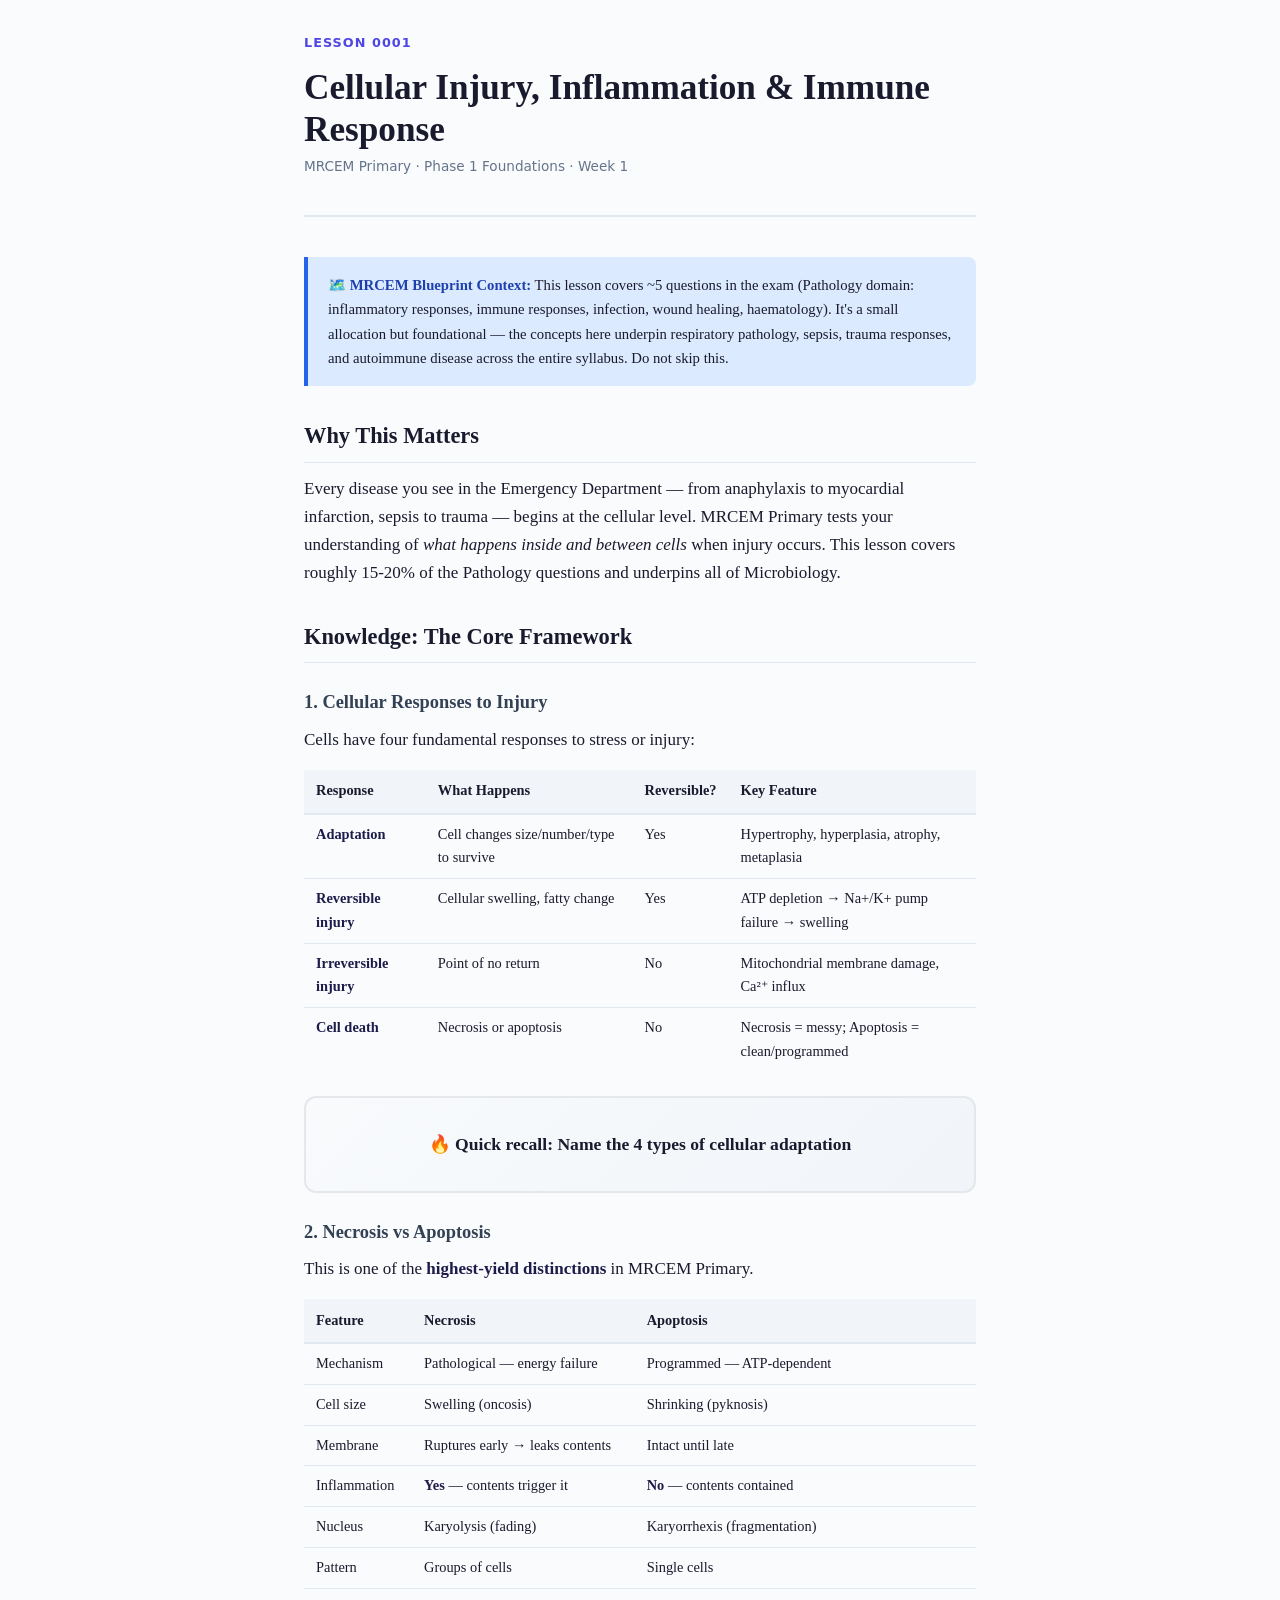
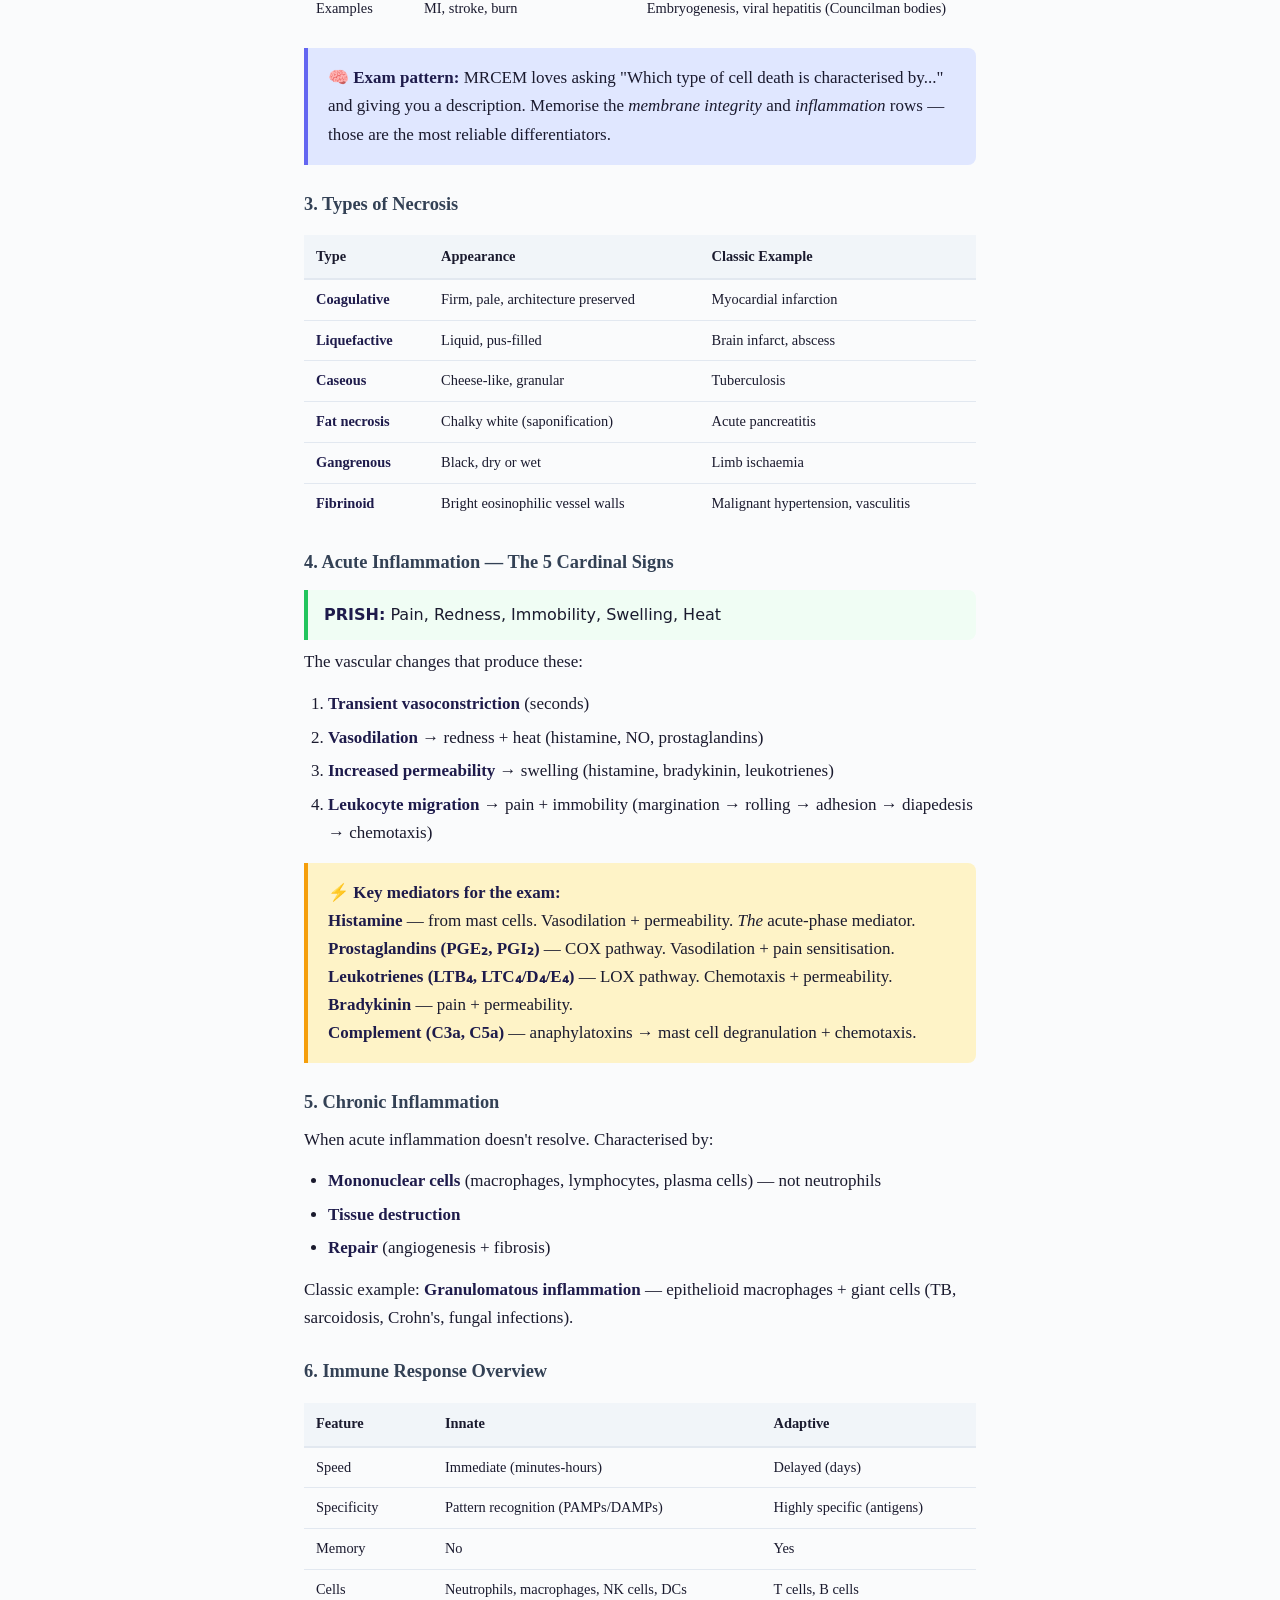
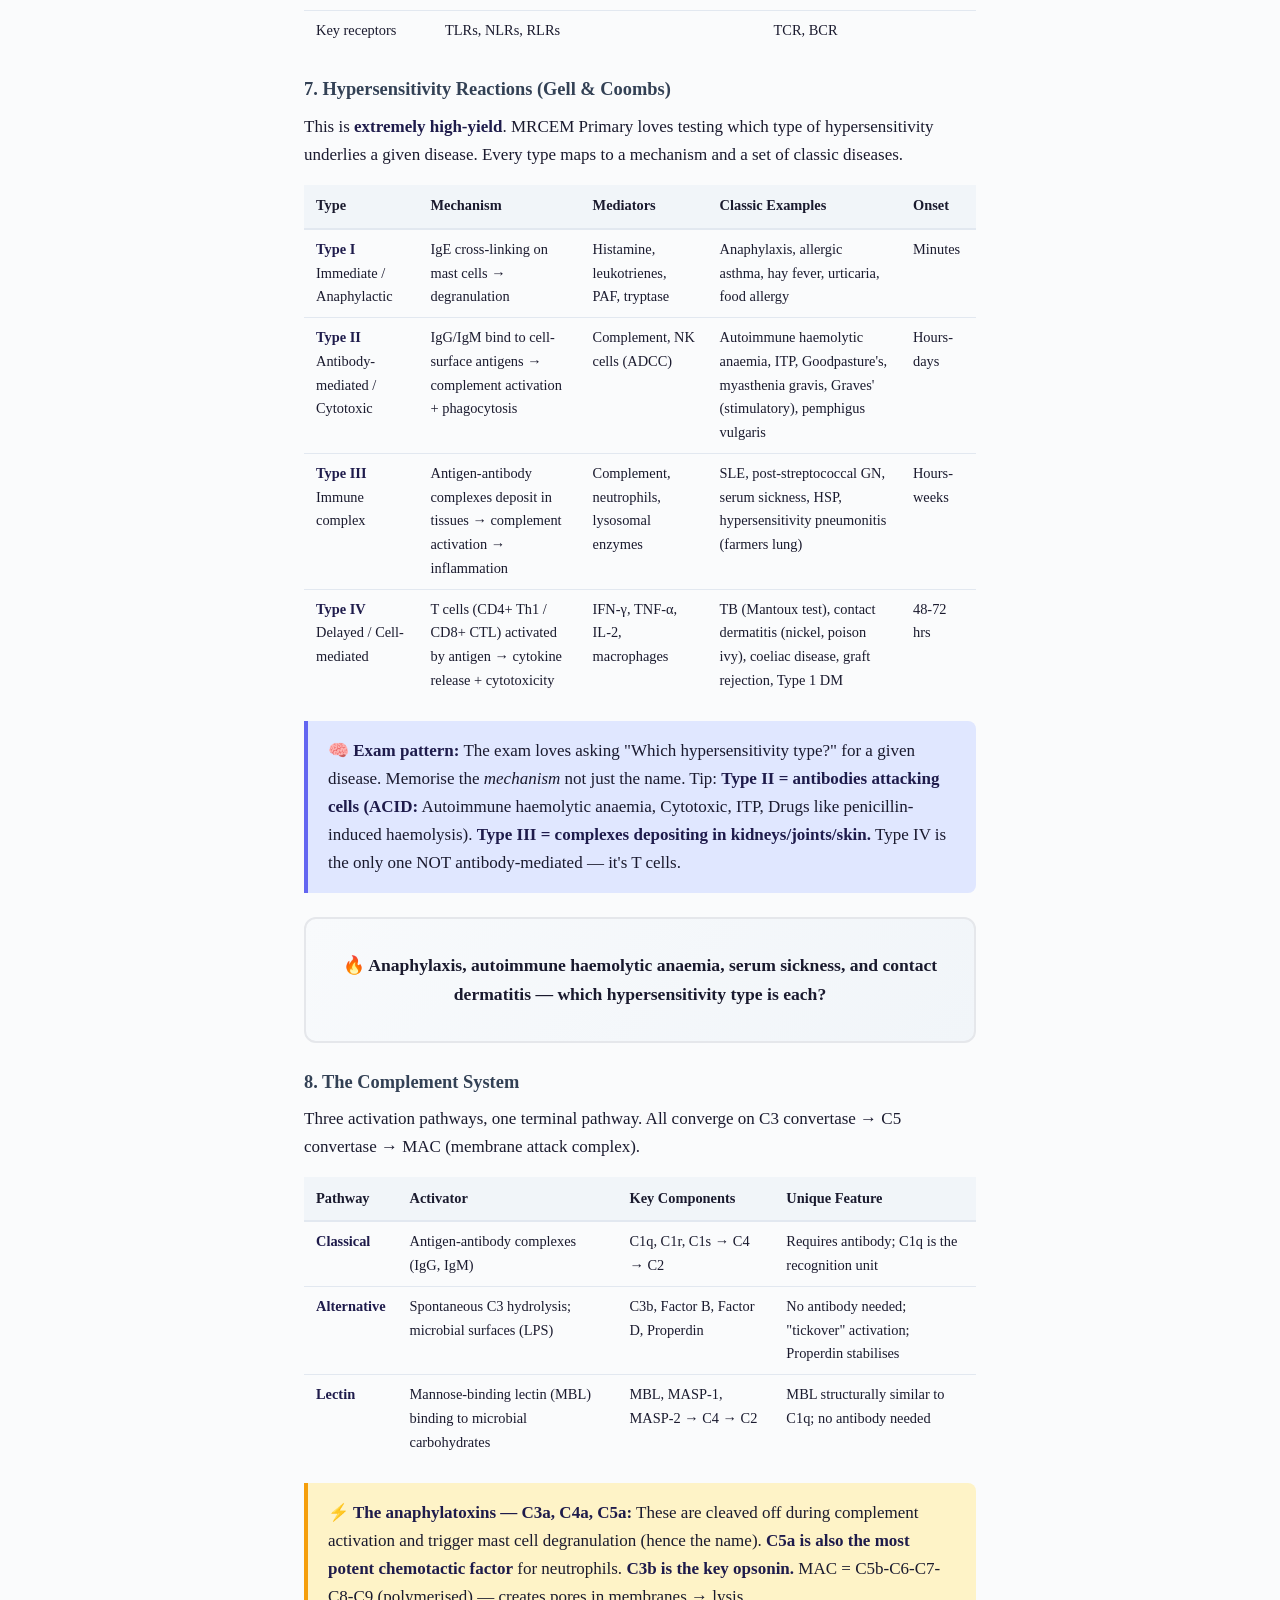
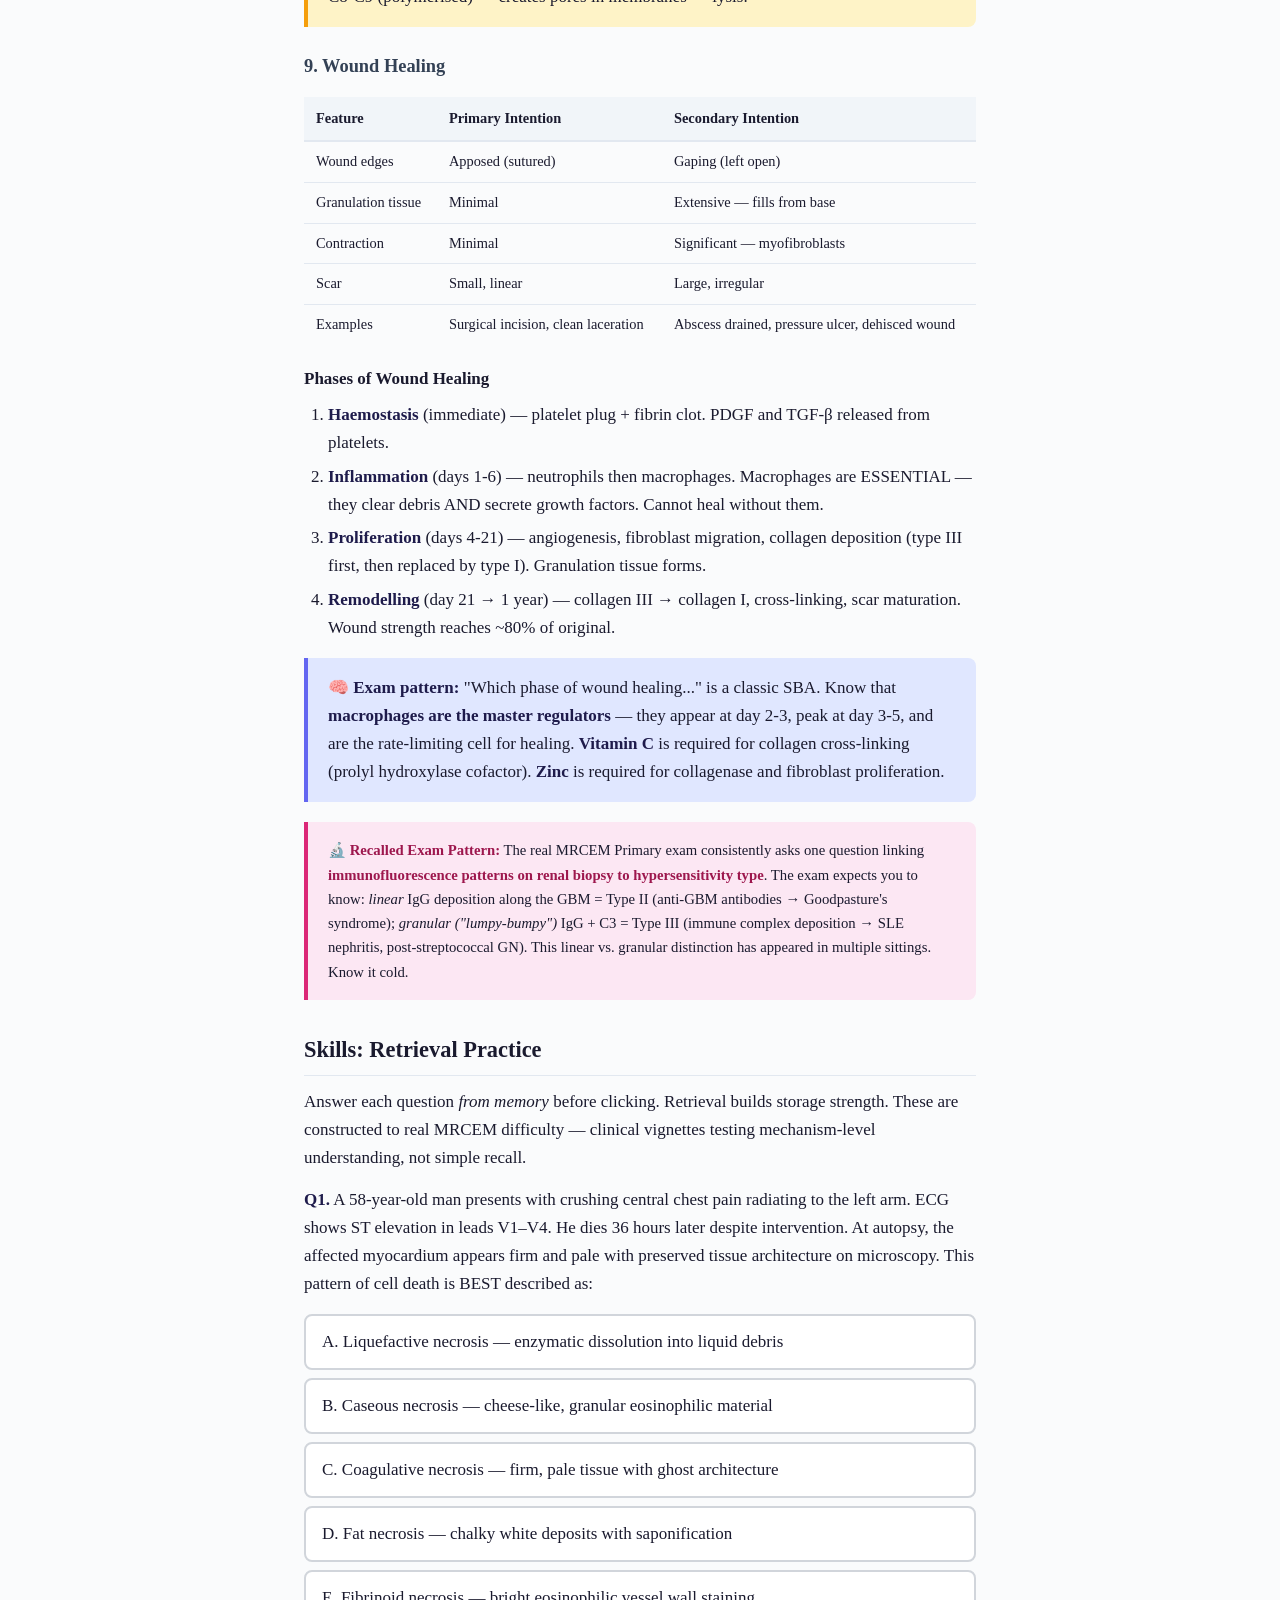
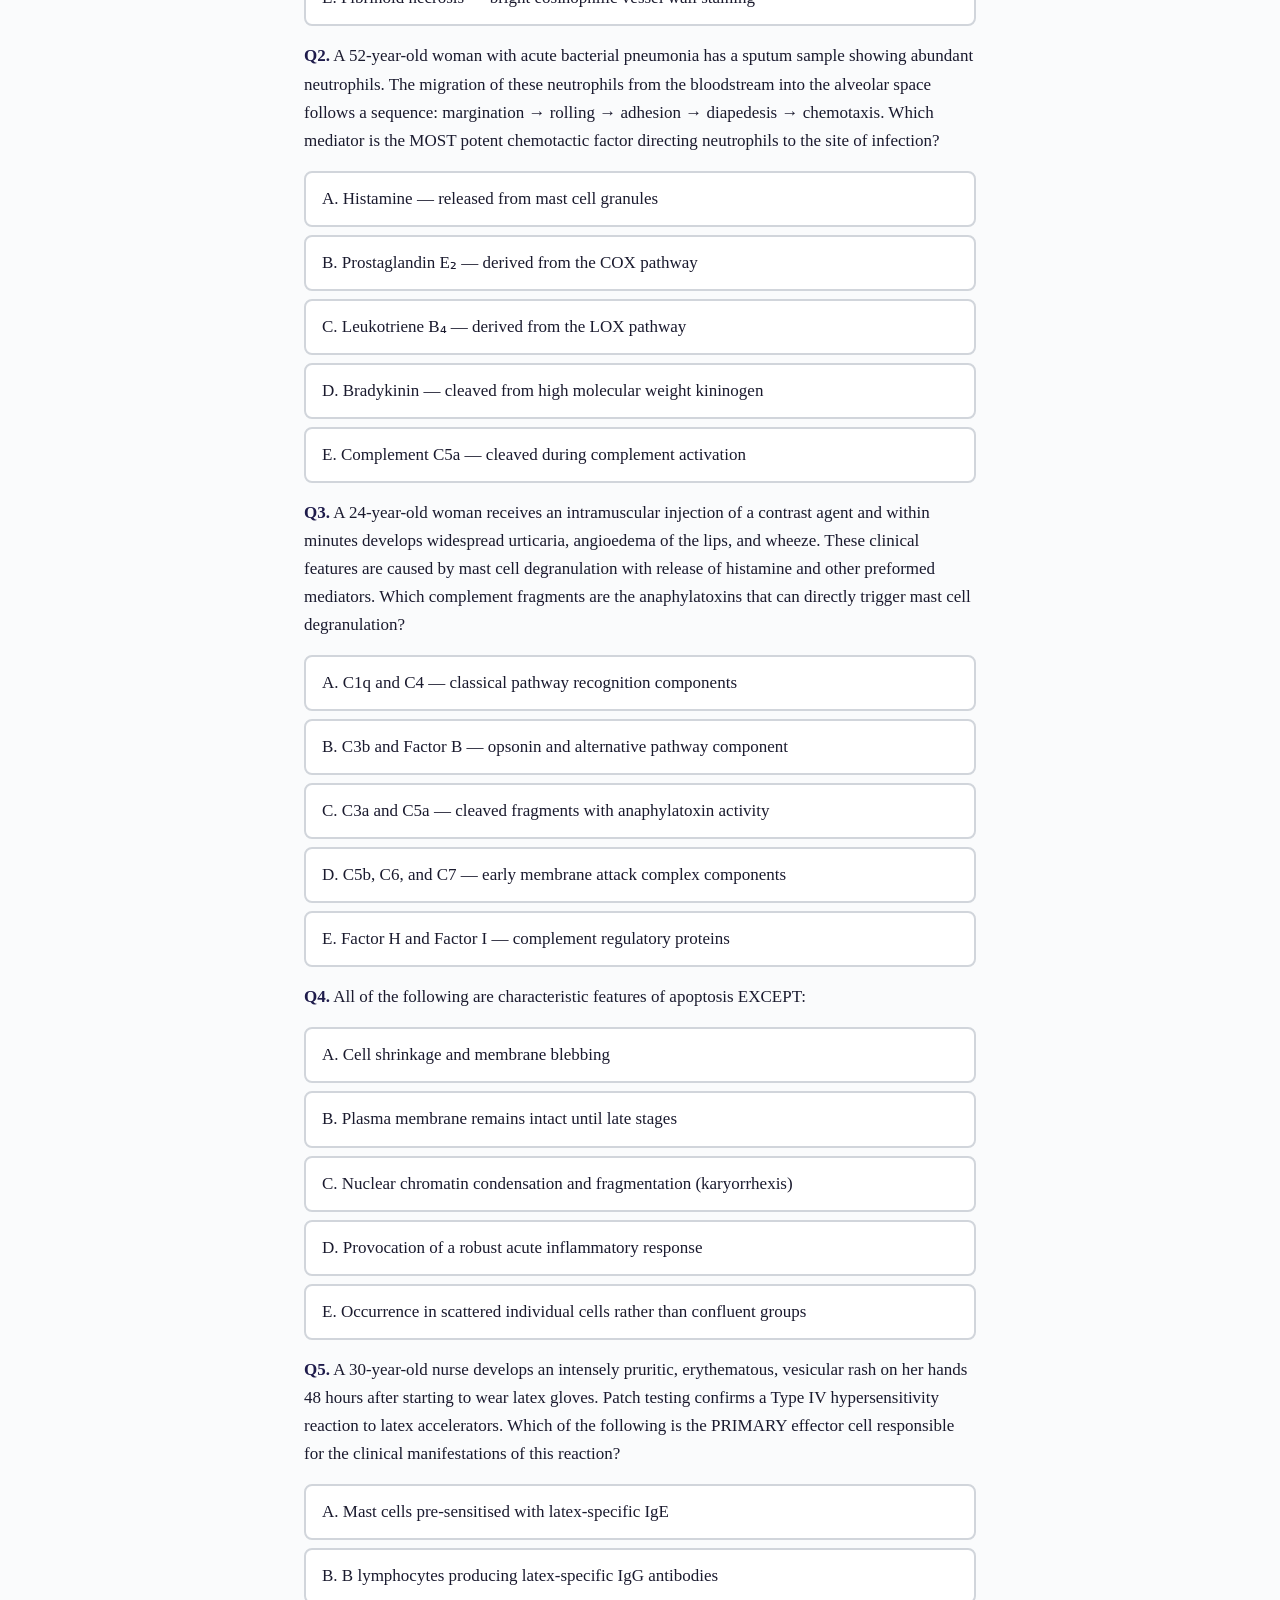
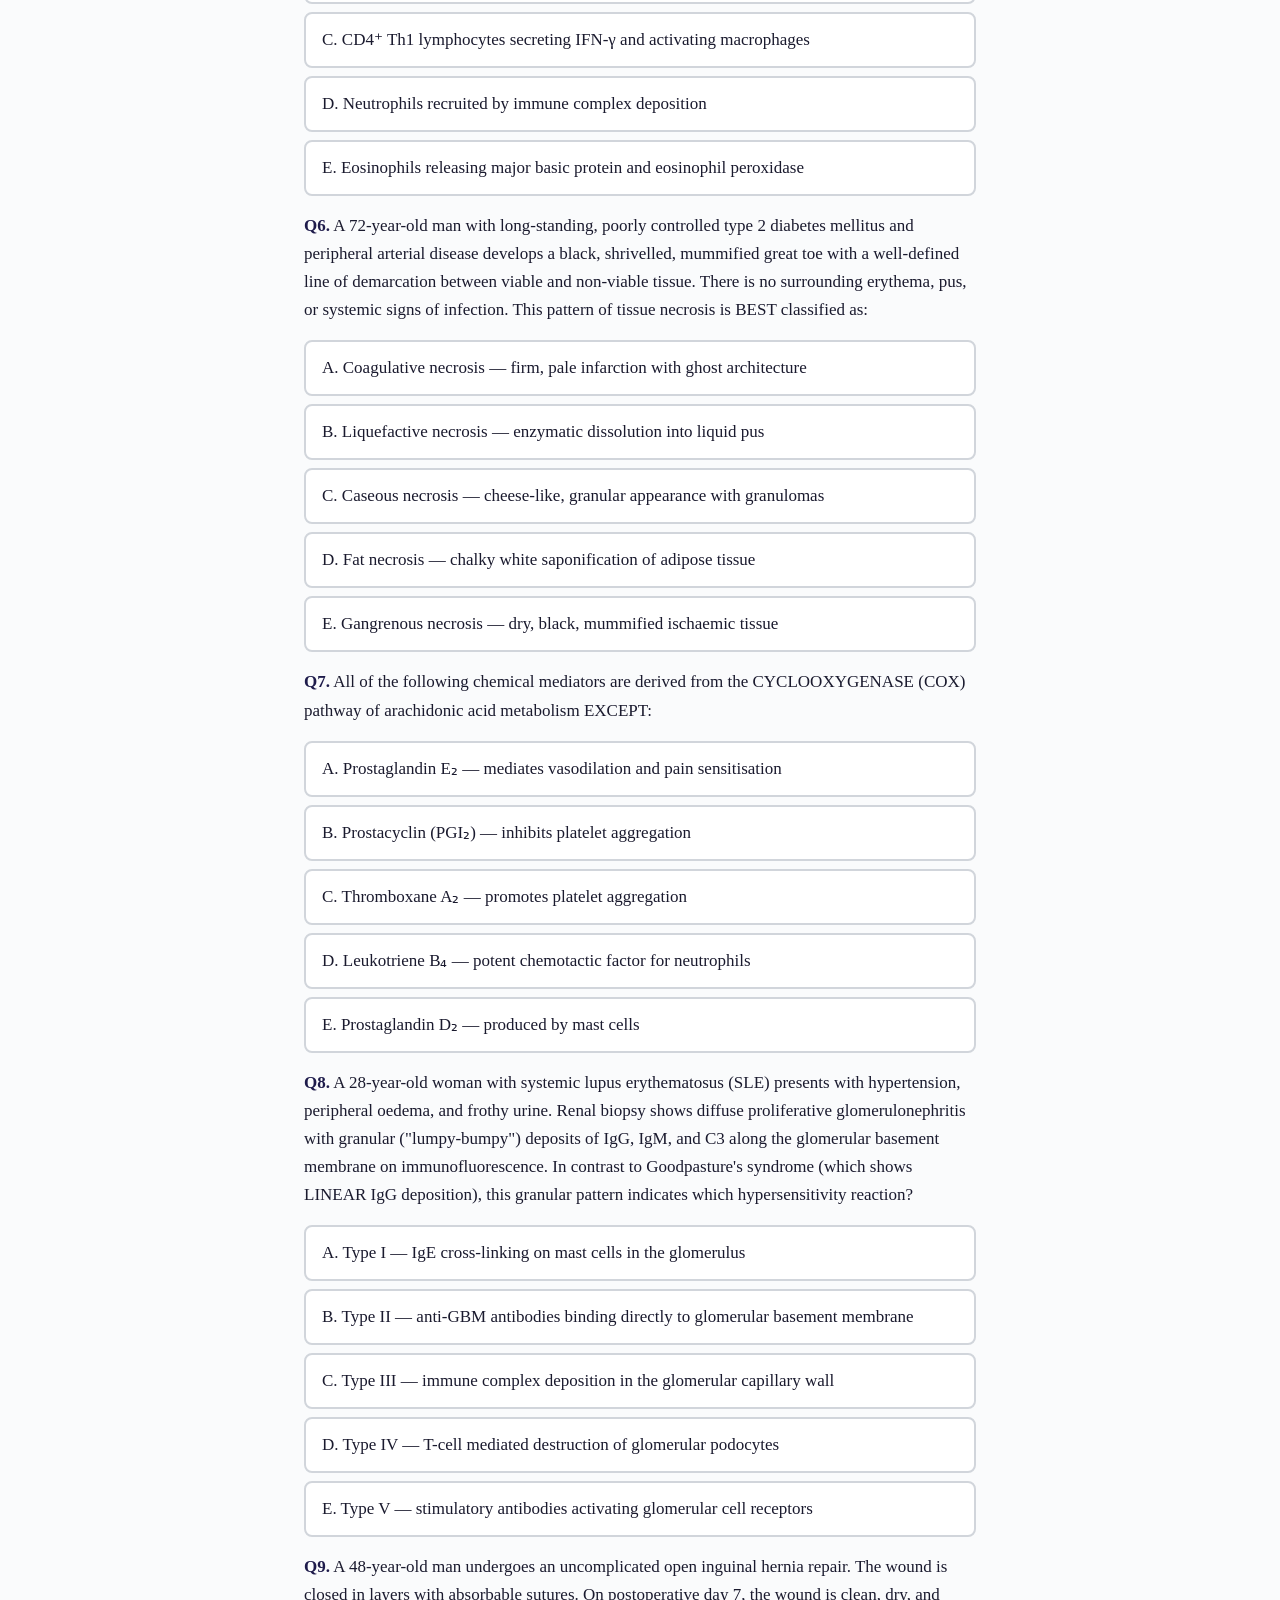
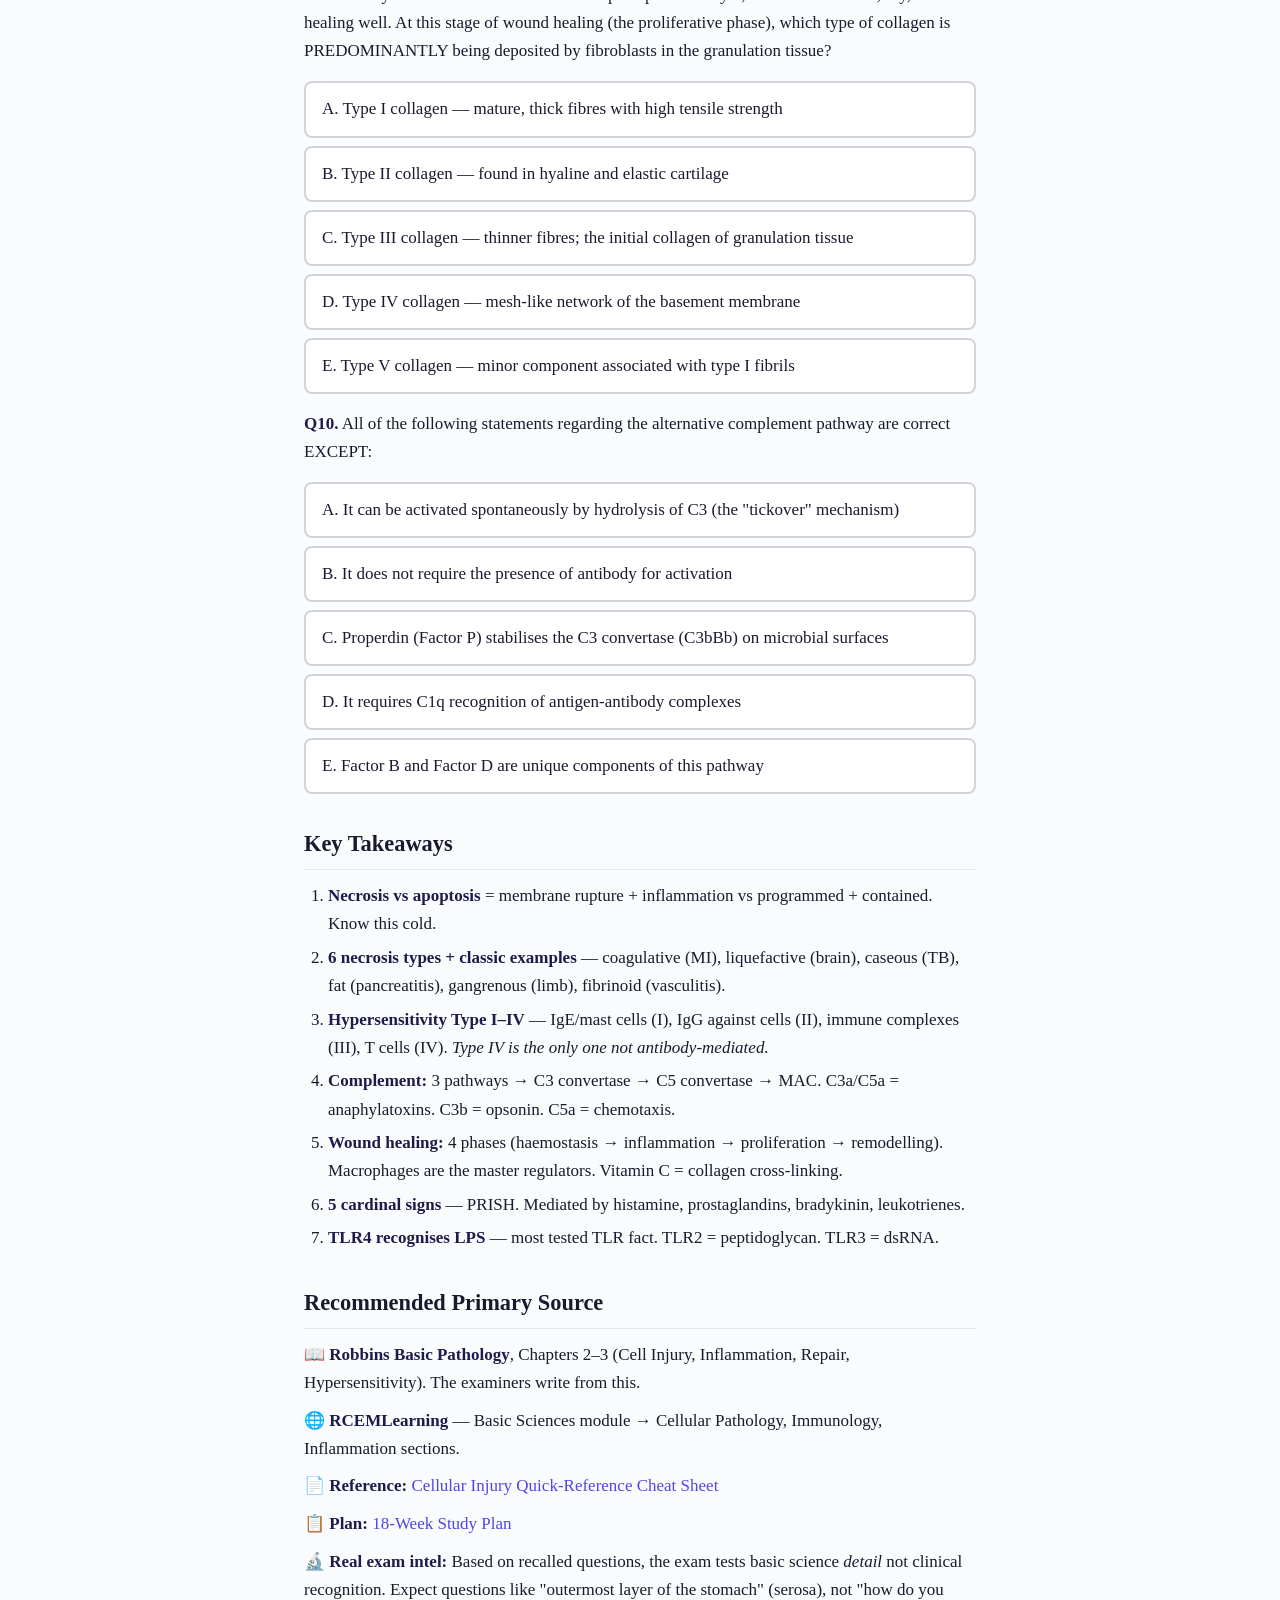
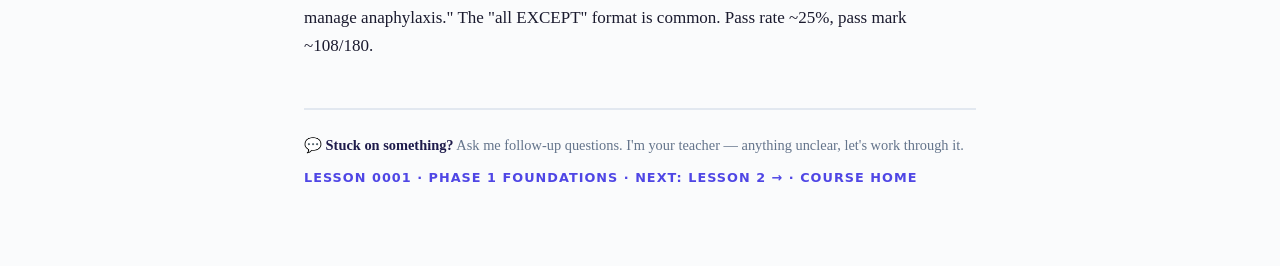
==== commit 1cb0aa19: "fix: rebuilt index.html with full 35-lesson roadmap, blueprint progress bars, proper navigation - In" ====
--- a/lessons/0001-cellular-injury-inflammation.html
+++ b/lessons/0001-cellular-injury-inflammation.html
@@ -392,7 +392,7 @@
 
 <footer>
   <p>💬 <strong>Stuck on something?</strong> Ask me follow-up questions. I'm your teacher — anything unclear, let's work through it.</p>
-  <p class="lesson-number">Lesson 0001 · Phase 1 Foundations · <a href="0002-acute-inflammation-mediators.html">Next: Lesson 2 →</a></p>
+  <p class="lesson-number">Lesson 0001 · Phase 1 Foundations · <a href="0002-upper-limb-anatomy.html">Next: Lesson 2 →</a> · <a href="../index.html">Course Home</a></p>
 </footer>
 
 </div>
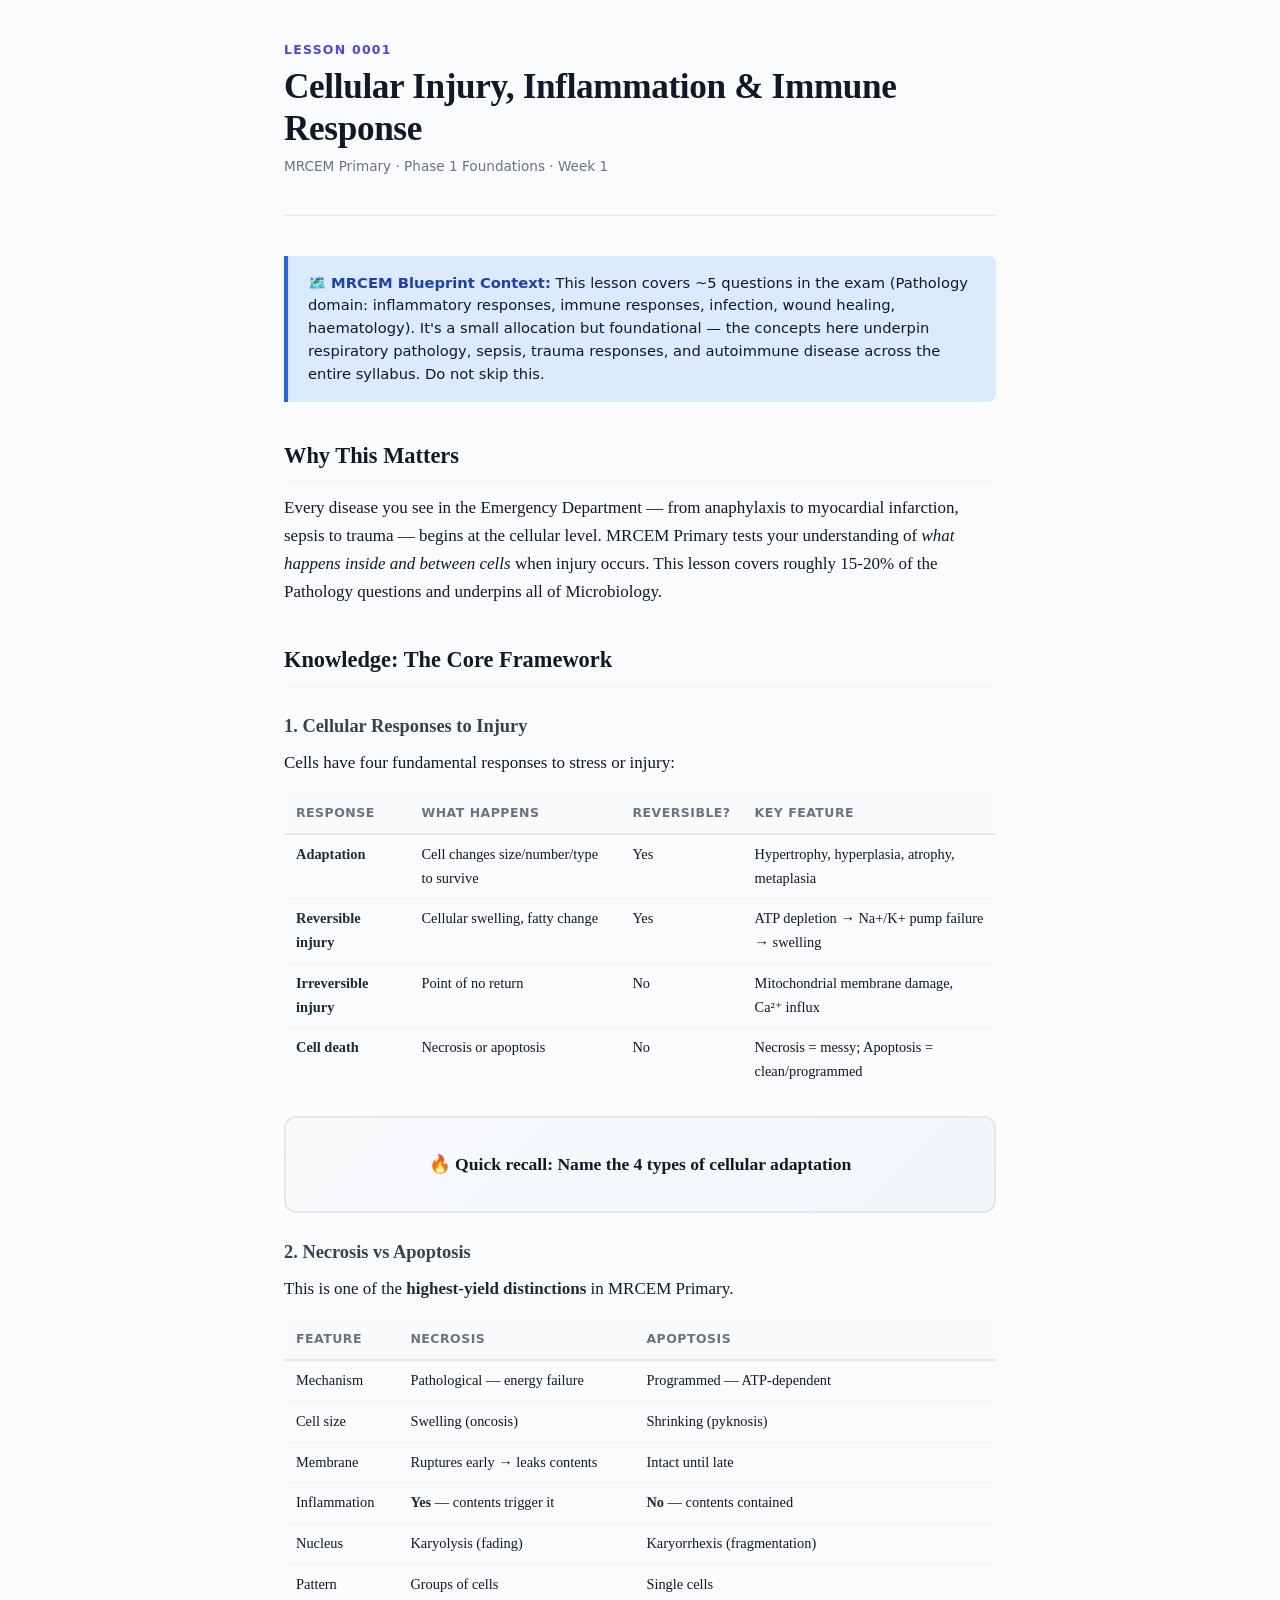
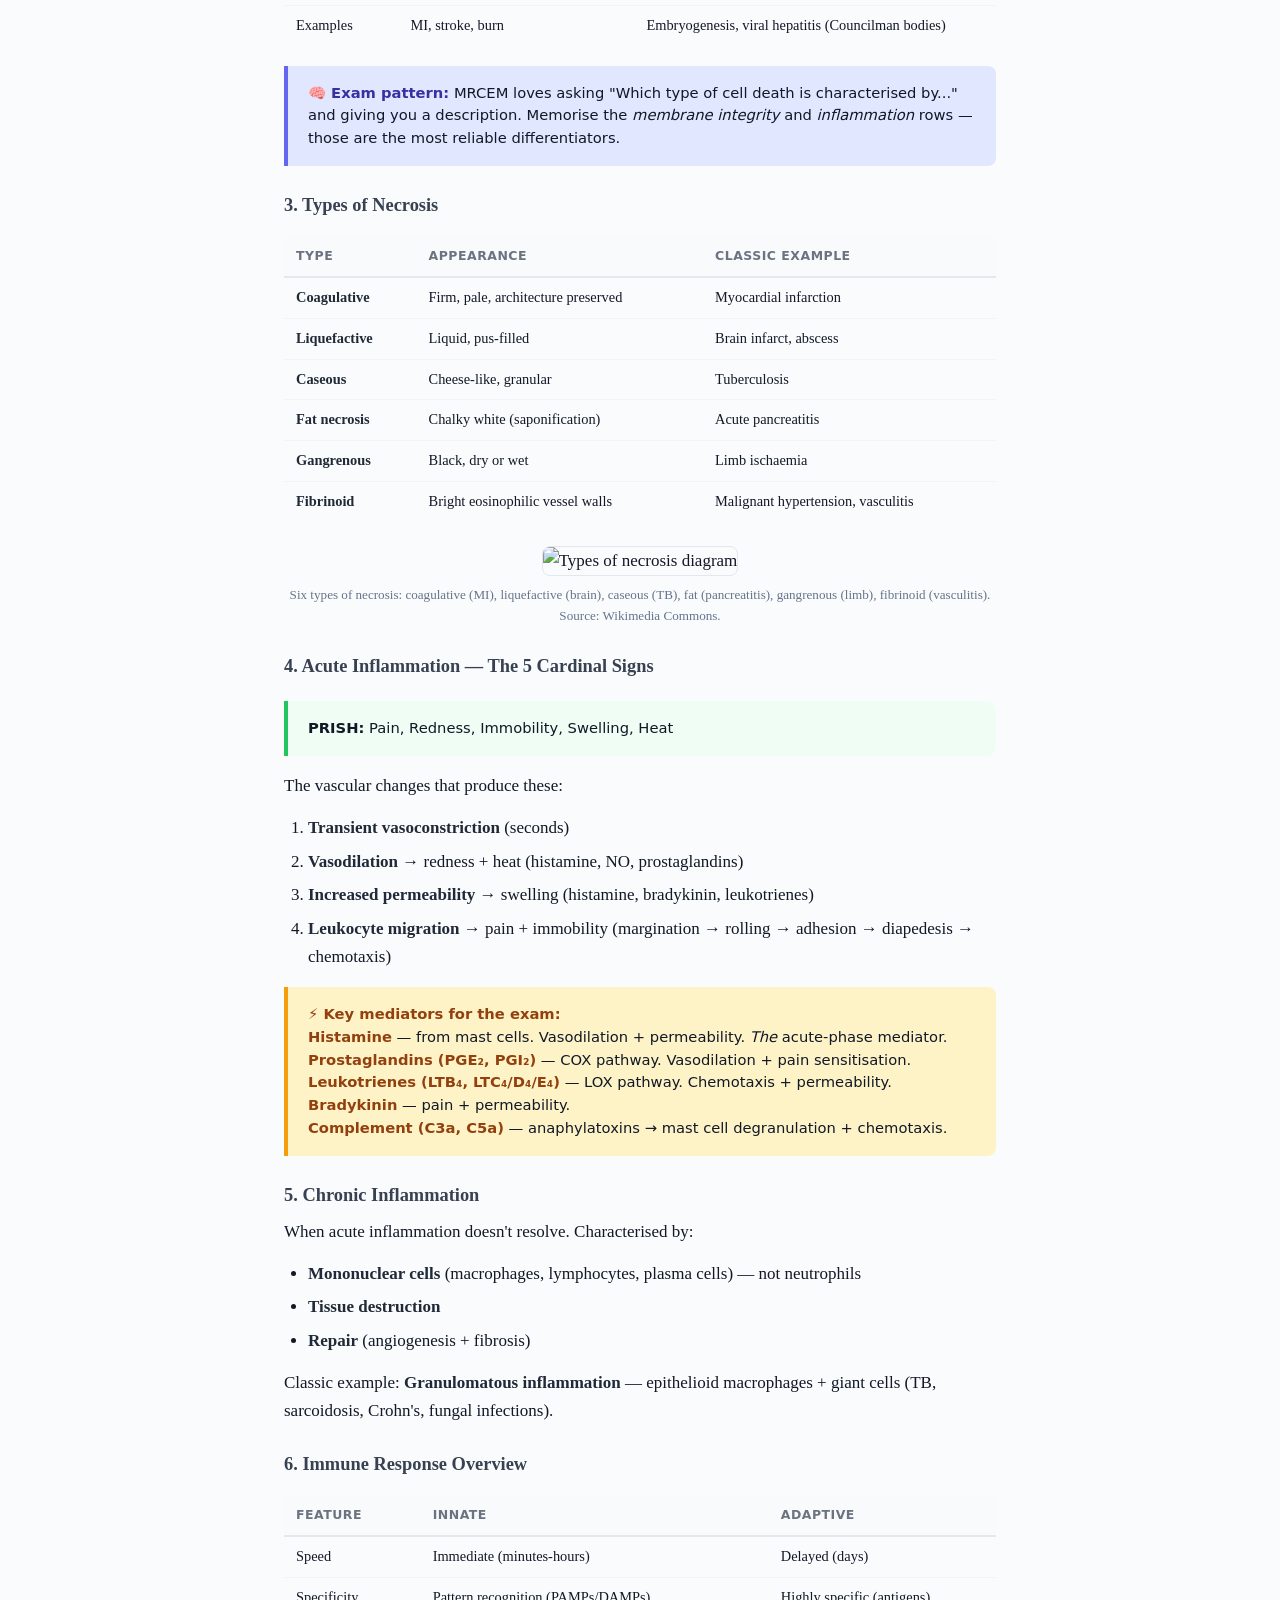
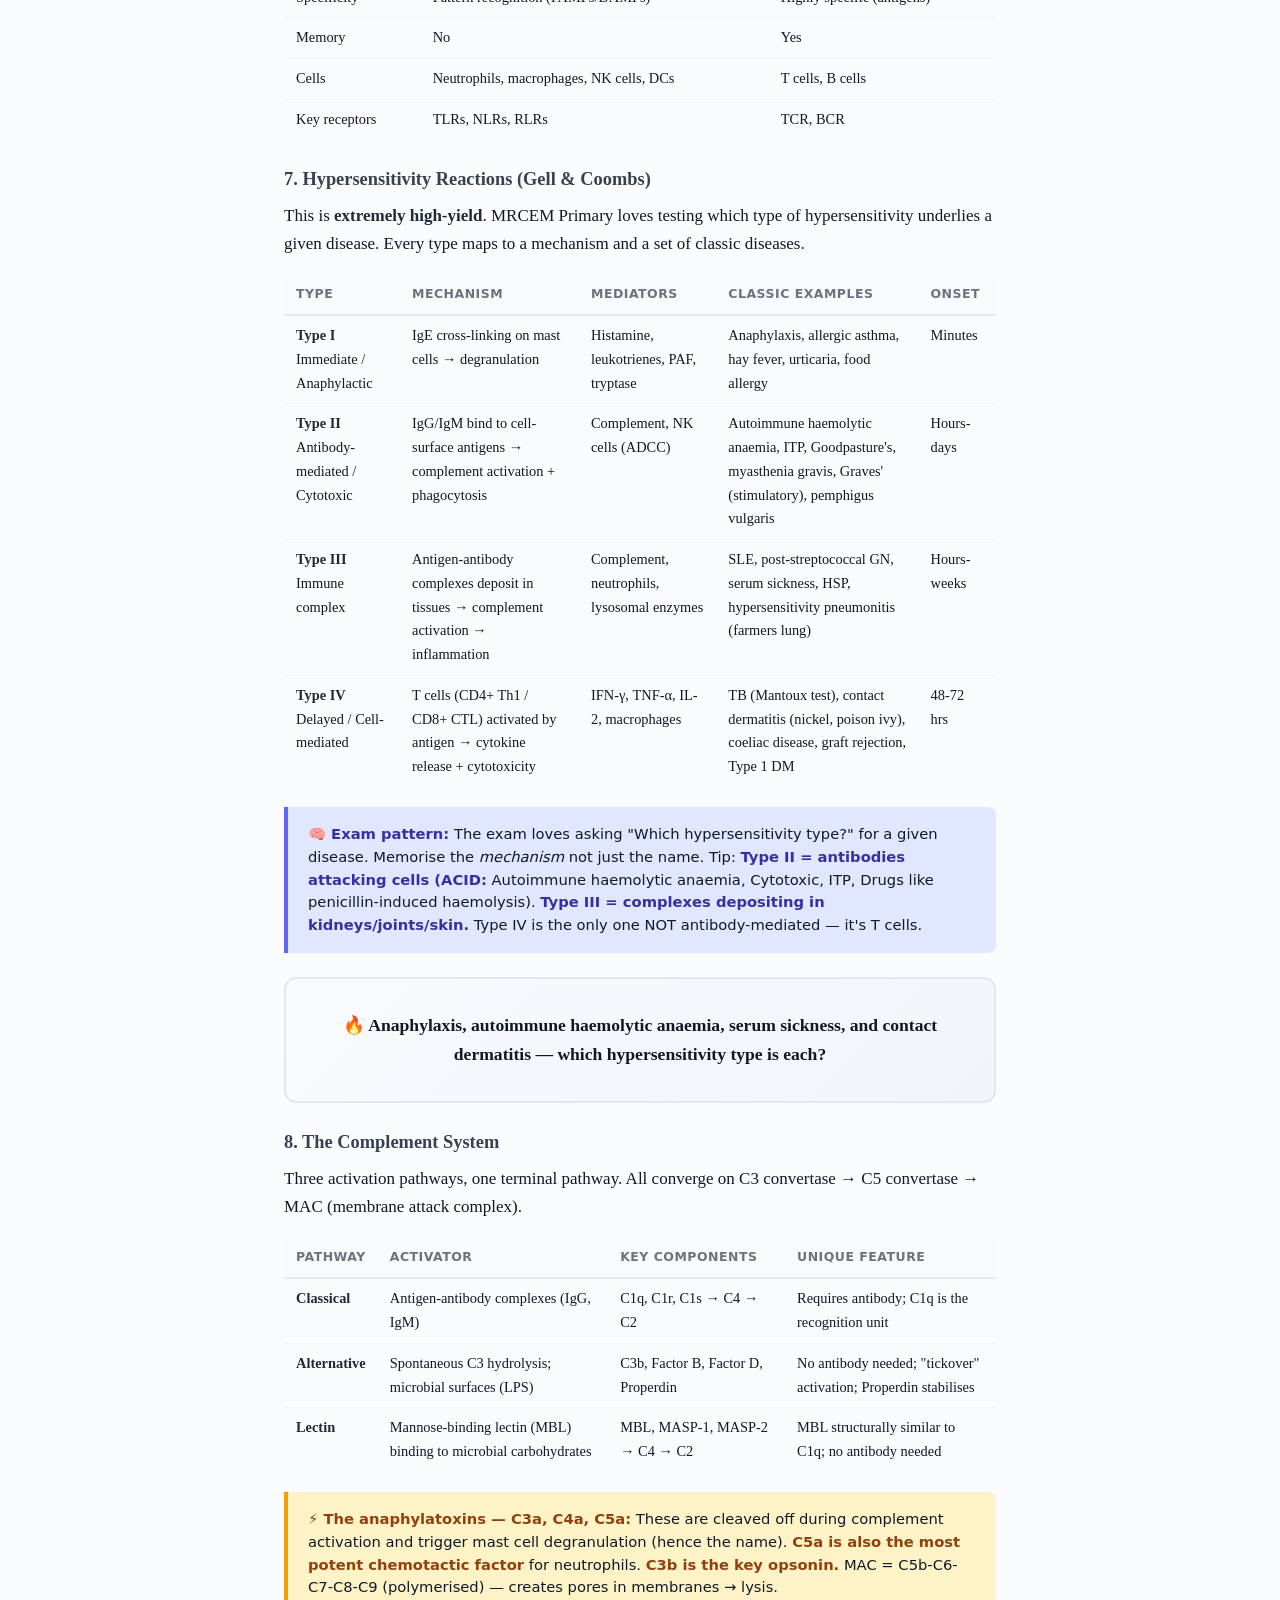
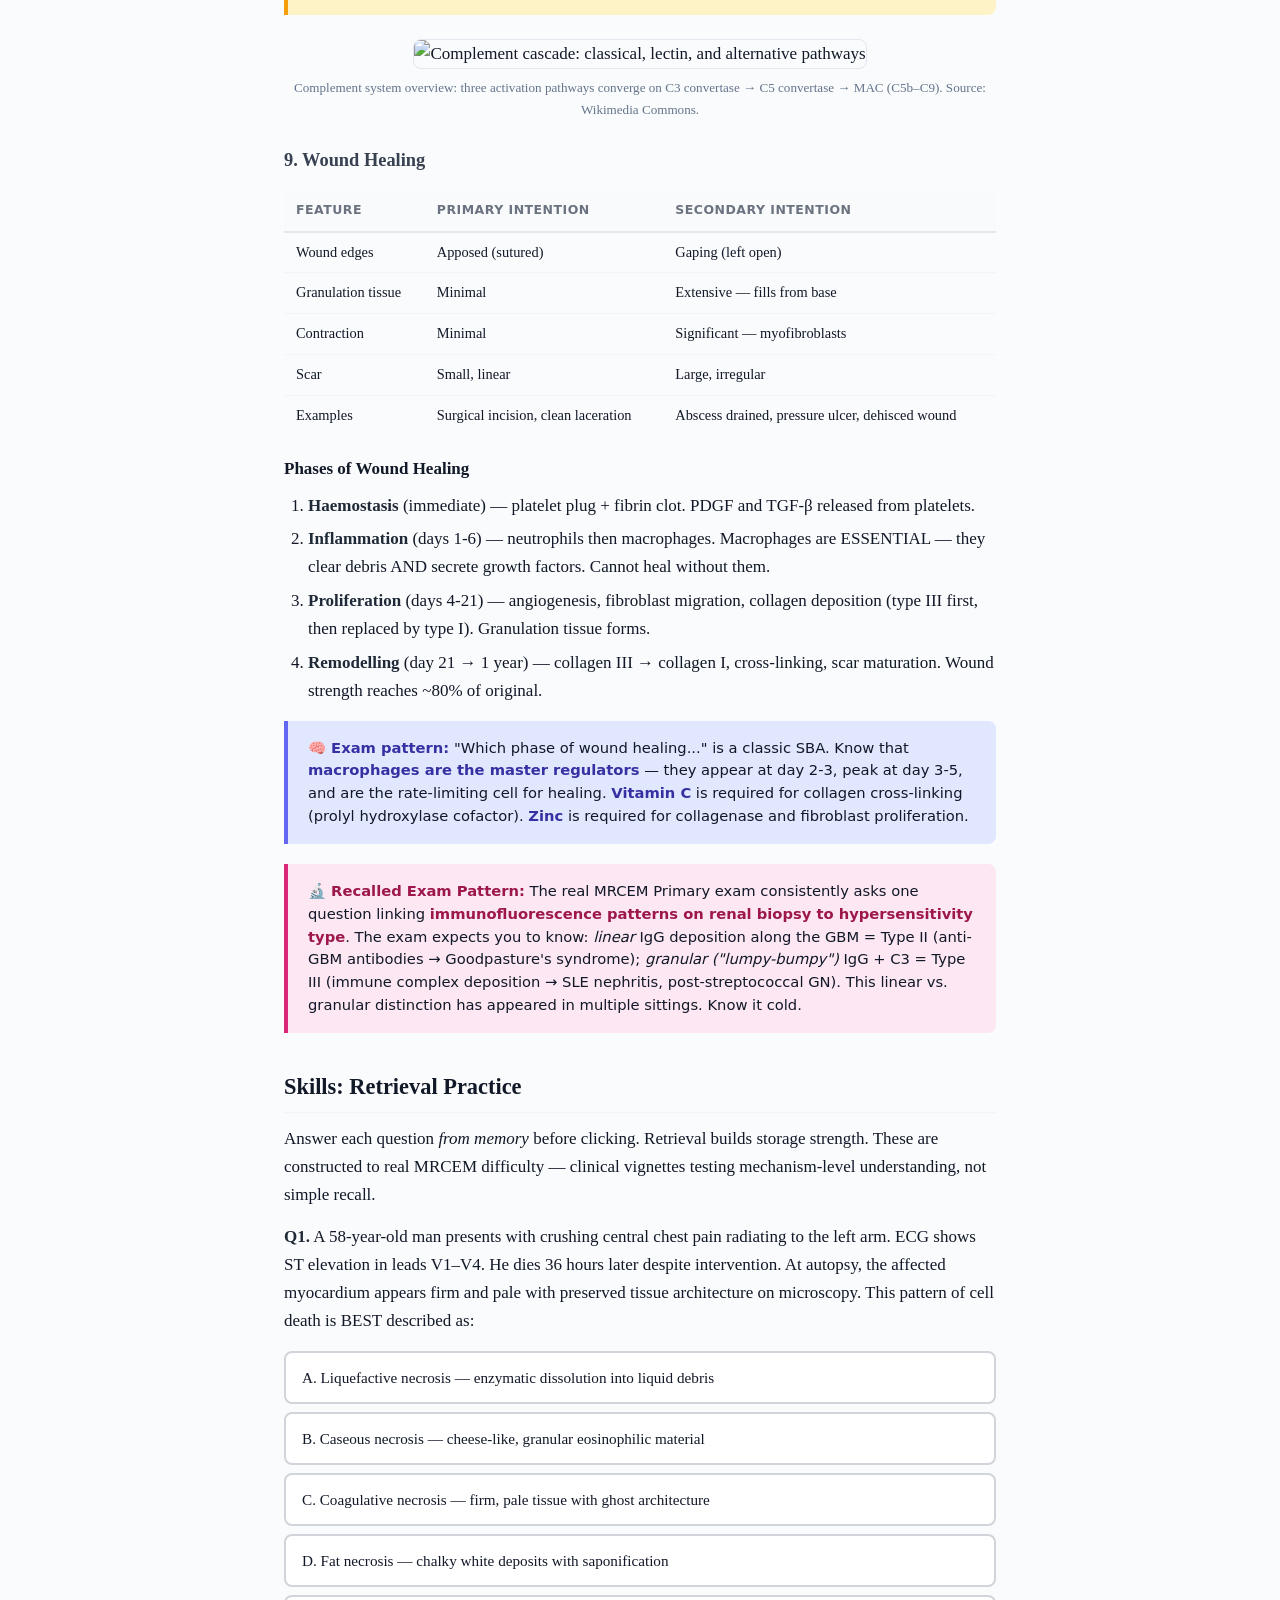
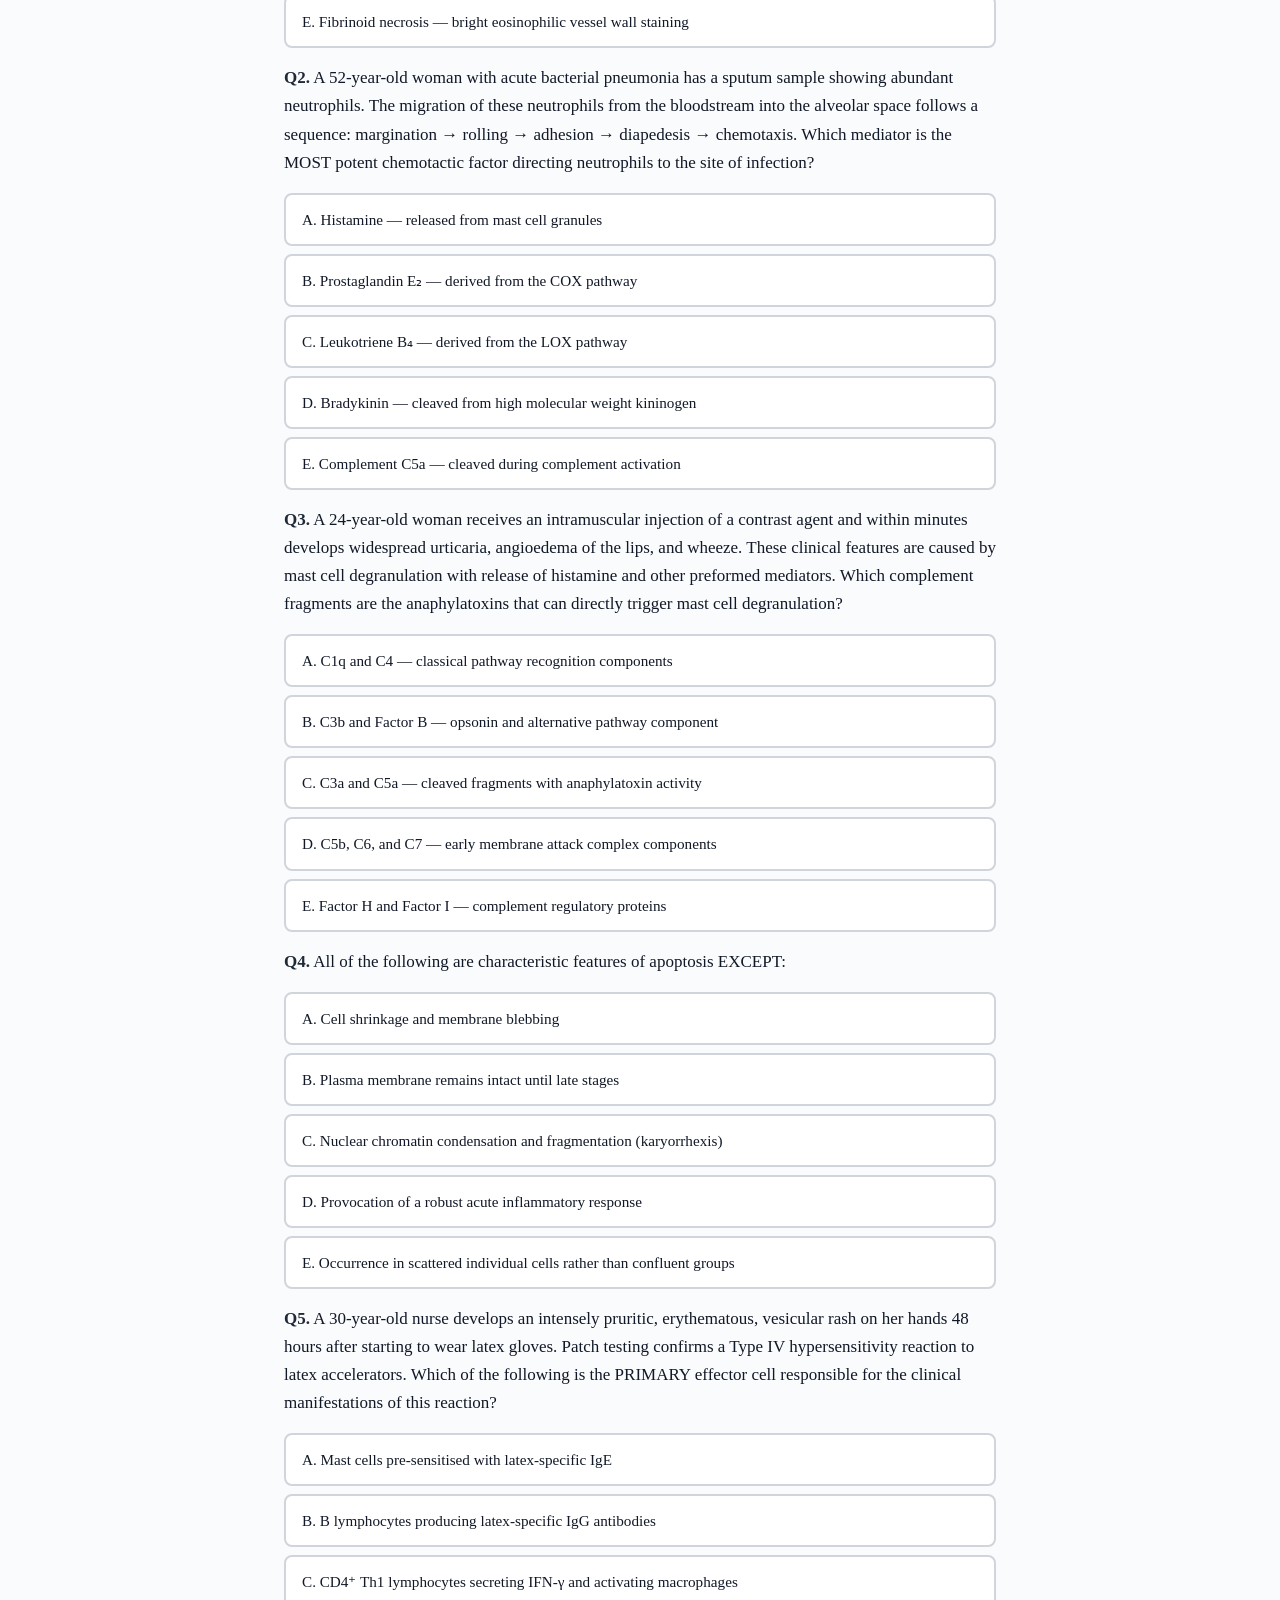
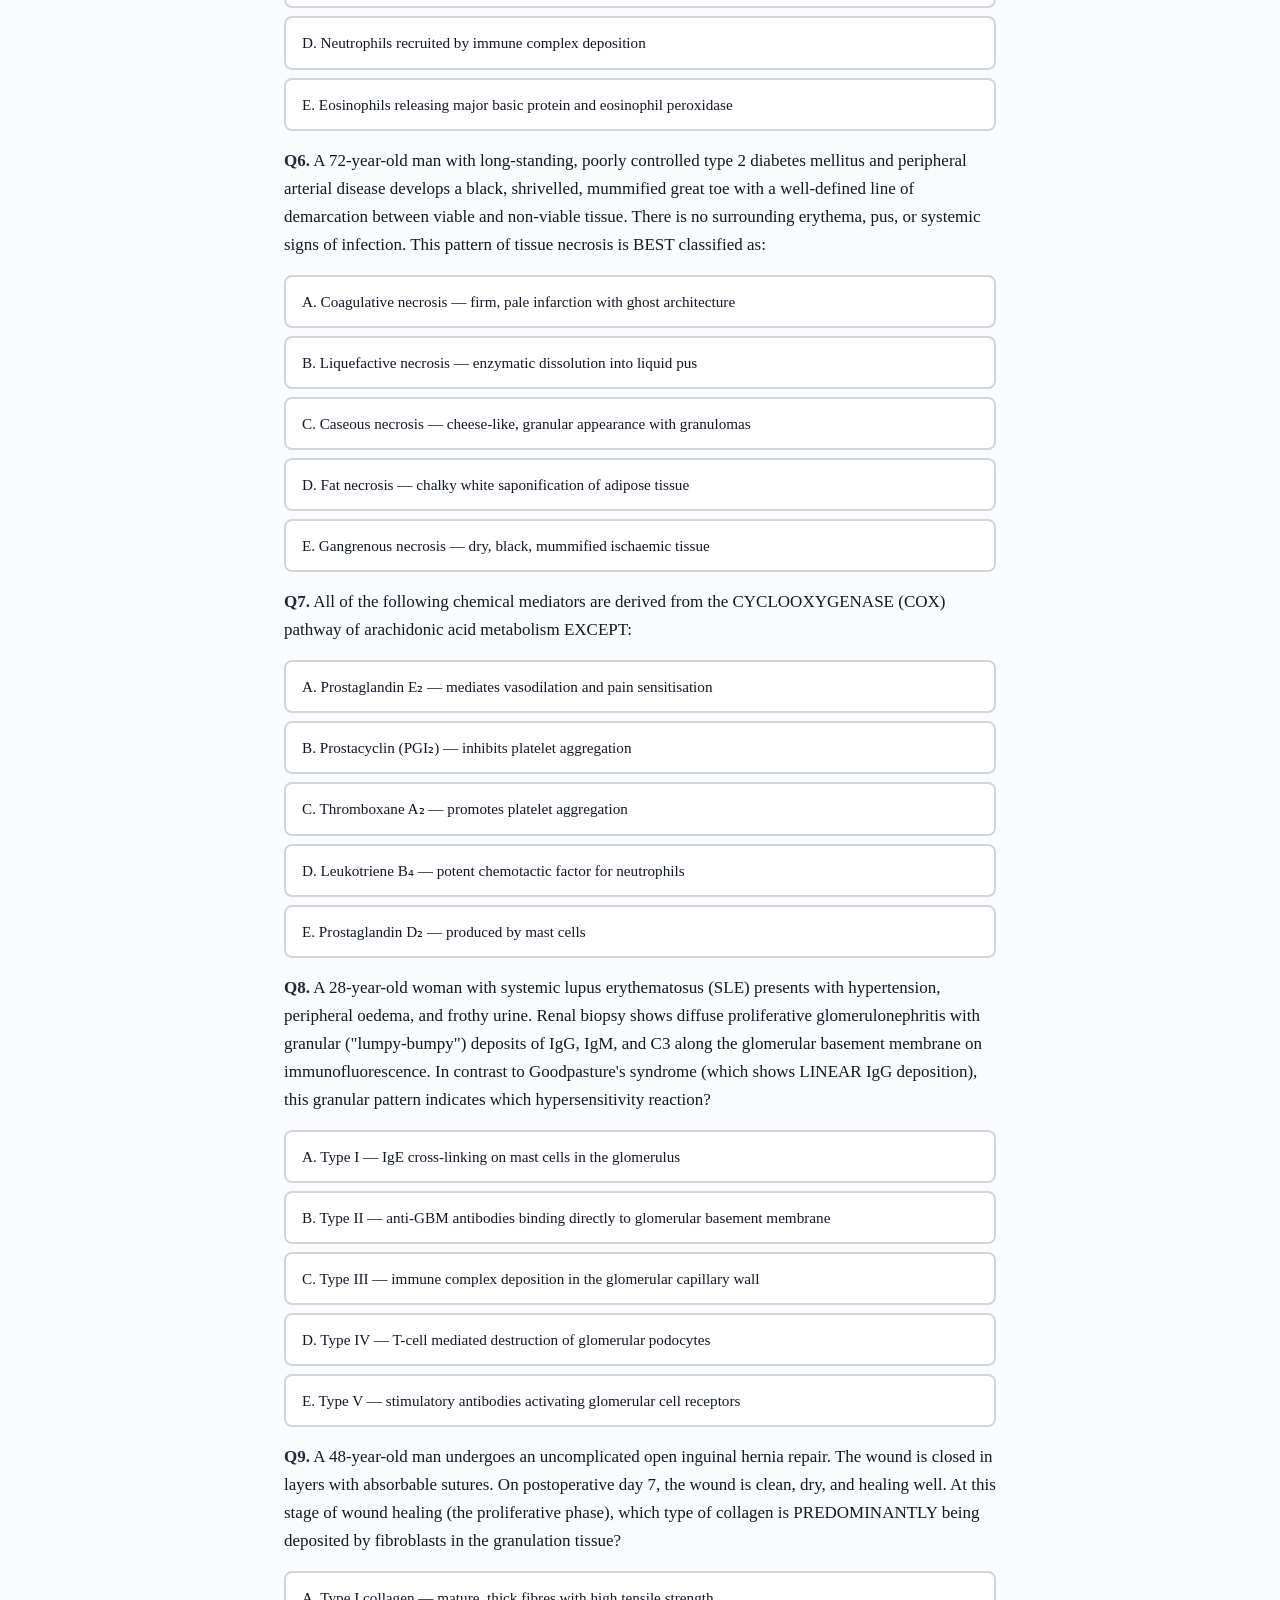
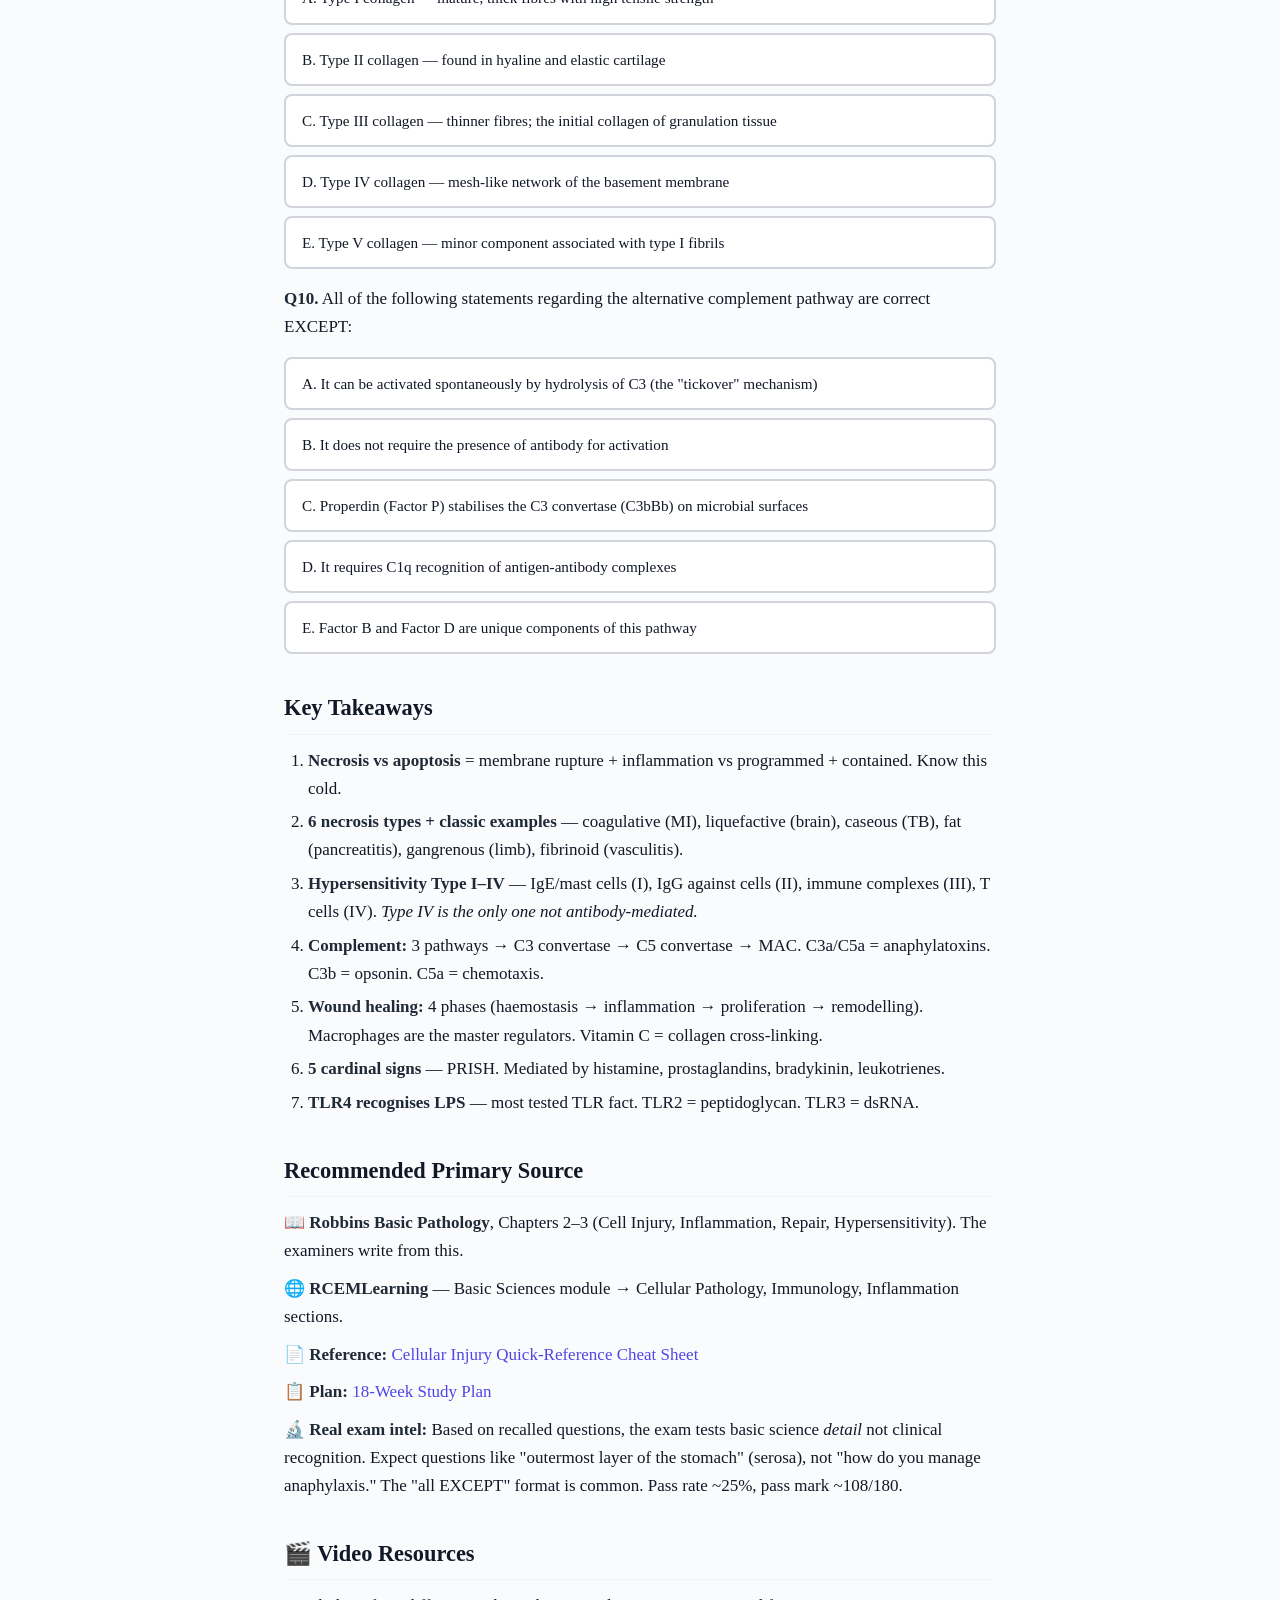
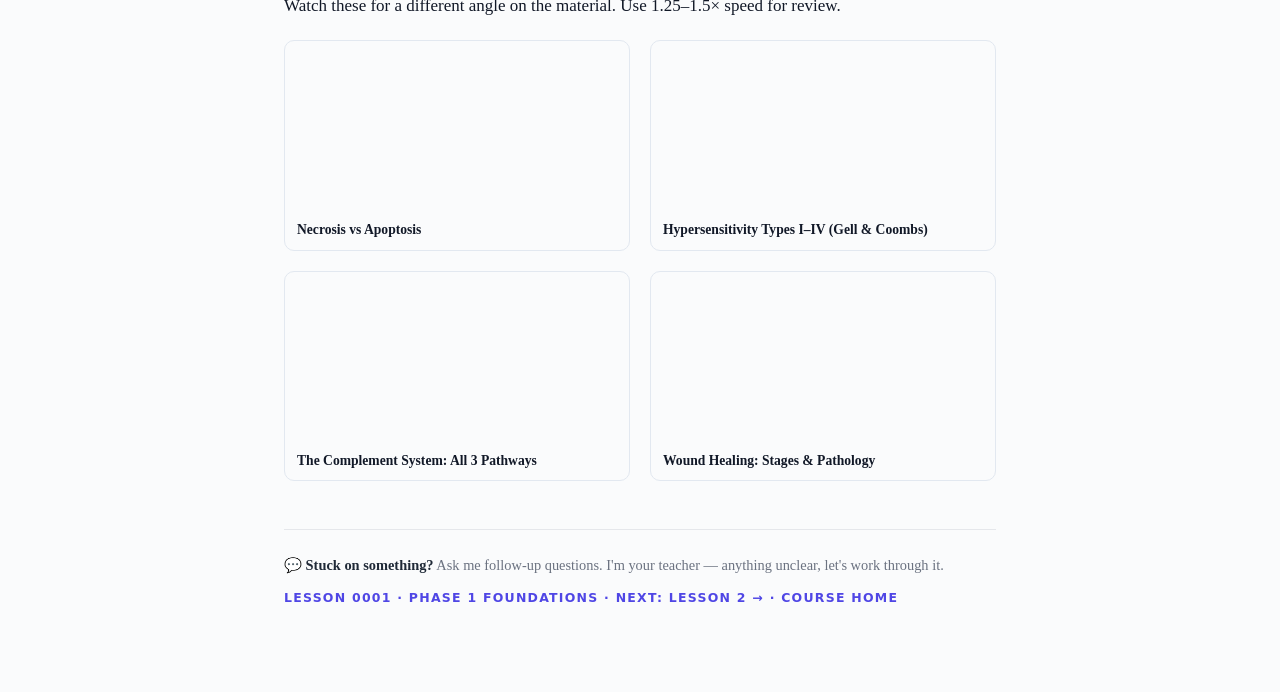
==== commit f14d90b1: "feat: added anatomical diagrams and YouTube video embeds to Lessons 1-2 Lesson 1: necrosis types dia" ====
--- a/lessons/0001-cellular-injury-inflammation.html
+++ b/lessons/0001-cellular-injury-inflammation.html
@@ -99,6 +99,11 @@
   <tr><td><strong>Fibrinoid</strong></td><td>Bright eosinophilic vessel walls</td><td>Malignant hypertension, vasculitis</td></tr>
 </table>
 
+<figure style="margin: 1.5rem 0; text-align: center;">
+  <img src="https://upload.wikimedia.org/wikipedia/commons/thumb/7/7a/Necrosis_types.svg/800px-Necrosis_types.svg.png" alt="Types of necrosis diagram" style="max-width: 100%; border-radius: 8px; border: 1px solid #e2e8f0;" loading="lazy">
+  <figcaption style="font-size: 0.82rem; color: #64748b; margin-top: 0.5rem;">Six types of necrosis: coagulative (MI), liquefactive (brain), caseous (TB), fat (pancreatitis), gangrenous (limb), fibrinoid (vasculitis). Source: Wikimedia Commons.</figcaption>
+</figure>
+
 <h3>4. Acute Inflammation — The 5 Cardinal Signs</h3>
 <p class="mnemonic"><strong>PRISH:</strong> Pain, Redness, Immobility, Swelling, Heat</p>
 <p>The vascular changes that produce these:</p>
@@ -214,6 +219,11 @@
 <div class="key-point">
   <strong>⚡ The anaphylatoxins — C3a, C4a, C5a:</strong> These are cleaved off during complement activation and trigger mast cell degranulation (hence the name). <strong>C5a is also the most potent chemotactic factor</strong> for neutrophils. <strong>C3b is the key opsonin.</strong> MAC = C5b-C6-C7-C8-C9 (polymerised) — creates pores in membranes → lysis.
 </div>
+
+<figure style="margin: 1.5rem 0; text-align: center;">
+  <img src="https://upload.wikimedia.org/wikipedia/commons/thumb/5/58/Complement_pathway.svg/800px-Complement_pathway.svg.png" alt="Complement cascade: classical, lectin, and alternative pathways" style="max-width: 100%; border-radius: 8px; border: 1px solid #e2e8f0;" loading="lazy">
+  <figcaption style="font-size: 0.82rem; color: #64748b; margin-top: 0.5rem;">Complement system overview: three activation pathways converge on C3 convertase → C5 convertase → MAC (C5b–C9). Source: Wikimedia Commons.</figcaption>
+</figure>
 
 <h3>9. Wound Healing</h3>
 
@@ -388,6 +398,35 @@
 <p>📄 <strong>Reference:</strong> <a href="../reference/cellular-injury-cheatsheet.html">Cellular Injury Quick-Reference Cheat Sheet</a></p>
 <p>📋 <strong>Plan:</strong> <a href="../PLAN.md">18-Week Study Plan</a></p>
 <p>🔬 <strong>Real exam intel:</strong> Based on recalled questions, the exam tests basic science <em>detail</em> not clinical recognition. Expect questions like "outermost layer of the stomach" (serosa), not "how do you manage anaphylaxis." The "all EXCEPT" format is common. Pass rate ~25%, pass mark ~108/180.</p>
+</section>
+
+<section>
+<h2>🎬 Video Resources</h2>
+<p>Watch these for a different angle on the material. Use 1.25–1.5× speed for review.</p>
+
+<div style="display: grid; grid-template-columns: repeat(auto-fit, minmax(280px, 1fr)); gap: 1.25rem; margin: 1.25rem 0;">
+
+<div style="border: 1px solid #e2e8f0; border-radius: 10px; overflow: hidden;">
+  <iframe width="100%" height="170" src="https://www.youtube.com/embed/1vaEVcMfa1E" title="Necrosis vs Apoptosis" frameborder="0" allow="accelerometer; autoplay; clipboard-write; encrypted-media; gyroscope; picture-in-picture" allowfullscreen loading="lazy" style="display: block;"></iframe>
+  <p style="padding: 0.5rem 0.75rem; margin: 0; font-size: 0.85rem; font-weight: 600;">Necrosis vs Apoptosis</p>
+</div>
+
+<div style="border: 1px solid #e2e8f0; border-radius: 10px; overflow: hidden;">
+  <iframe width="100%" height="170" src="https://www.youtube.com/embed/cfHnIEelH48" title="Hypersensitivity Types I-IV" frameborder="0" allow="accelerometer; autoplay; clipboard-write; encrypted-media; gyroscope; picture-in-picture" allowfullscreen loading="lazy" style="display: block;"></iframe>
+  <p style="padding: 0.5rem 0.75rem; margin: 0; font-size: 0.85rem; font-weight: 600;">Hypersensitivity Types I–IV (Gell &amp; Coombs)</p>
+</div>
+
+<div style="border: 1px solid #e2e8f0; border-radius: 10px; overflow: hidden;">
+  <iframe width="100%" height="170" src="https://www.youtube.com/embed/Uc4nq4Lazo4" title="The Complement System" frameborder="0" allow="accelerometer; autoplay; clipboard-write; encrypted-media; gyroscope; picture-in-picture" allowfullscreen loading="lazy" style="display: block;"></iframe>
+  <p style="padding: 0.5rem 0.75rem; margin: 0; font-size: 0.85rem; font-weight: 600;">The Complement System: All 3 Pathways</p>
+</div>
+
+<div style="border: 1px solid #e2e8f0; border-radius: 10px; overflow: hidden;">
+  <iframe width="100%" height="170" src="https://www.youtube.com/embed/Q3cVCiraAgw" title="Wound Healing Phases" frameborder="0" allow="accelerometer; autoplay; clipboard-write; encrypted-media; gyroscope; picture-in-picture" allowfullscreen loading="lazy" style="display: block;"></iframe>
+  <p style="padding: 0.5rem 0.75rem; margin: 0; font-size: 0.85rem; font-weight: 600;">Wound Healing: Stages &amp; Pathology</p>
+</div>
+
+</div>
 </section>
 
 <footer>
--- a/assets/style.css
+++ b/assets/style.css
@@ -1,17 +1,51 @@
 /* MRCEM Primary Exam Prep — Shared Stylesheet */
-/* Tufte-inspired: clean, readable, print-friendly */
-
+/* Design system: Notion/Linear/every.to inspired — typography-first, micro-interactions, content-focused */
+
+/* ── Design Tokens ────────────────────────────────────────────── */
 :root {
-  --text: #1a1a2e;
-  --muted: #64748b;
+  /* Base */
   --bg: #fafbfc;
-  --card: #ffffff;
+  --surface: #ffffff;
+  --border: #e5e7eb;
+  --border-light: #f3f4f6;
+
+  /* Text */
+  --text: #111827;
+  --text-muted: #6b7280;
+  --text-subtle: #9ca3af;
+
+  /* Accent */
   --accent: #4f46e5;
-  --border: #e2e8f0;
-}
-
-* { box-sizing: border-box; margin: 0; padding: 0; }
-
+  --accent-hover: #4338ca;
+  --accent-light: #eef2ff;
+
+  /* Semantic */
+  --success: #059669;
+  --success-bg: #d1fae5;
+  --danger: #dc2626;
+  --danger-bg: #fee2e2;
+  --warning: #d97706;
+  --warning-bg: #fef3c7;
+  --info: #2563eb;
+  --info-bg: #dbeafe;
+  --pink: #db2777;
+  --pink-bg: #fce7f3;
+
+  /* Shadows */
+  --shadow-sm: 0 1px 2px rgba(0,0,0,0.04);
+  --shadow-md: 0 4px 12px rgba(0,0,0,0.06);
+  --shadow-lg: 0 12px 32px rgba(0,0,0,0.08);
+
+  /* Radii */
+  --radius-sm: 6px;
+  --radius-md: 10px;
+  --radius-lg: 14px;
+}
+
+/* ── Reset ────────────────────────────────────────────────────── */
+*, *::before, *::after { box-sizing: border-box; margin: 0; padding: 0; }
+
+/* ── Typography ───────────────────────────────────────────────── */
 body {
   font-family: "Charter", "Georgia", "Times New Roman", serif;
   font-size: 17px;
@@ -19,122 +53,265 @@
   color: var(--text);
   background: var(--bg);
   -webkit-font-smoothing: antialiased;
+  -moz-osx-font-smoothing: grayscale;
 }
 
 .lesson-container {
-  max-width: 720px;
+  max-width: 760px;
   margin: 0 auto;
-  padding: 2rem 1.5rem 4rem;
-}
-
+  padding: 2.5rem 1.5rem 5rem;
+}
+
+/* ── Header ───────────────────────────────────────────────────── */
 header {
   margin-bottom: 2.5rem;
   padding-bottom: 1.5rem;
-  border-bottom: 2px solid var(--border);
+  border-bottom: 1px solid var(--border);
 }
 
 .lesson-number {
-  font-family: system-ui, -apple-system, sans-serif;
-  font-size: 0.8rem;
+  font-family: system-ui, -apple-system, "Segoe UI", Roboto, sans-serif;
+  font-size: 0.78rem;
   font-weight: 600;
   text-transform: uppercase;
-  letter-spacing: 0.08em;
+  letter-spacing: 0.1em;
   color: var(--accent);
+  margin-bottom: 0.25rem;
 }
 
 h1 {
   font-size: 2.2rem;
   font-weight: 700;
   line-height: 1.2;
-  margin: 0.5rem 0 0.25rem;
+  margin: 0.35rem 0 0.25rem;
+  color: var(--text);
+  letter-spacing: -0.01em;
 }
 
 h2 {
   font-size: 1.4rem;
   font-weight: 600;
-  margin: 2rem 0 0.75rem;
+  margin: 2.25rem 0 0.75rem;
   padding-bottom: 0.4rem;
-  border-bottom: 1px solid var(--border);
+  border-bottom: 1px solid var(--border-light);
+  color: var(--text);
 }
 
 h3 {
   font-size: 1.15rem;
   font-weight: 600;
   margin: 1.5rem 0 0.5rem;
-  color: #334155;
+  color: #374151;
 }
 
 p { margin-bottom: 0.85rem; }
-
 p + p { margin-top: -0.25rem; }
 
 ol, ul { margin: 0.5rem 0 0.85rem 1.5rem; }
 li { margin-bottom: 0.35rem; }
 
 .lesson-meta {
-  font-family: system-ui, sans-serif;
+  font-family: system-ui, -apple-system, "Segoe UI", Roboto, sans-serif;
   font-size: 0.85rem;
-  color: var(--muted);
-}
-
-strong { color: #1e1b4b; }
-
+  color: var(--text-muted);
+}
+
+strong { color: #1f2937; }
+
+/* ── Links ────────────────────────────────────────────────────── */
+a {
+  color: var(--accent);
+  text-decoration: none;
+  transition: color 0.15s ease;
+  background: linear-gradient(currentColor, currentColor) 0 100% / 0 1px no-repeat;
+  transition: background-size 0.2s ease, color 0.15s ease;
+  padding-bottom: 1px;
+}
+a:hover {
+  background-size: 100% 1px;
+}
+
+/* ── Tables ───────────────────────────────────────────────────── */
 table {
   width: 100%;
   border-collapse: collapse;
   margin: 1rem 0 1.25rem;
   font-size: 0.9rem;
 }
-
 th {
-  background: #f1f5f9;
+  background: #f9fafb;
   font-weight: 600;
   text-align: left;
   padding: 0.6rem 0.75rem;
   border-bottom: 2px solid var(--border);
-}
-
+  font-family: system-ui, -apple-system, "Segoe UI", Roboto, sans-serif;
+  font-size: 0.78rem;
+  text-transform: uppercase;
+  letter-spacing: 0.04em;
+  color: var(--text-muted);
+}
 td {
   padding: 0.5rem 0.75rem;
-  border-bottom: 1px solid var(--border);
+  border-bottom: 1px solid var(--border-light);
   vertical-align: top;
 }
-
 tr:last-child td { border-bottom: none; }
-
+tr { transition: background 0.15s ease; }
+
+/* ── Callout Boxes ────────────────────────────────────────────── */
+/* Shared pattern: left-border accent + subtle background + rounded right */
+.blueprint-context,
+.exam-pattern,
+.key-point,
+.exam-tip,
 .mnemonic {
-  font-family: system-ui, sans-serif;
-  font-size: 1rem;
-  background: #f0fdf4;
-  border-left: 4px solid #22c55e;
+  padding: 1rem 1.25rem;
+  margin: 1.25rem 0;
+  border-radius: 0 var(--radius-md) var(--radius-md) 0;
+  font-size: 0.92rem;
+  font-family: system-ui, -apple-system, "Segoe UI", Roboto, sans-serif;
+  line-height: 1.55;
+}
+.blueprint-context strong,
+.exam-pattern strong,
+.key-point strong,
+.exam-tip strong,
+.mnemonic strong { color: inherit; }
+
+.blueprint-context { background: var(--info-bg); border-left: 4px solid var(--info); }
+.blueprint-context strong { color: #1e40af; }
+
+.exam-pattern { background: var(--pink-bg); border-left: 4px solid var(--pink); }
+.exam-pattern strong { color: #9d174d; }
+
+.key-point { background: var(--warning-bg); border-left: 4px solid var(--warning); }
+.key-point strong { color: #92400e; }
+
+.exam-tip { background: var(--accent-light); border-left: 4px solid var(--accent); }
+.exam-tip strong { color: #3730a3; }
+
+.mnemonic { background: #f0fdf4; border-left: 4px solid #22c55e; border-radius: 0 var(--radius-md) var(--radius-md) 0; }
+
+/* ── Quiz Options (base) ──────────────────────────────────────── */
+.quiz-options {
+  display: flex;
+  flex-direction: column;
+  gap: 0.5rem;
+  margin: 1rem 0;
+}
+.quiz-option {
   padding: 0.75rem 1rem;
-  border-radius: 0 8px 8px 0;
-  margin: 0.75rem 0;
-}
-
+  border: 2px solid var(--border);
+  border-radius: var(--radius-sm);
+  cursor: pointer;
+  transition: border-color 0.15s ease, background 0.15s ease, transform 0.1s ease;
+  background: var(--surface);
+  font-size: 0.95rem;
+}
+.quiz-option:hover {
+  border-color: var(--accent);
+  background: var(--accent-light);
+  transform: translateY(-1px);
+}
+.quiz-option:active { transform: translateY(0); }
+.quiz-option.correct {
+  border-color: var(--success);
+  background: var(--success-bg);
+}
+.quiz-option.incorrect {
+  border-color: var(--danger);
+  background: var(--danger-bg);
+}
+.quiz-option.reveal-correct {
+  border-color: var(--success);
+  background: var(--success-bg);
+}
+
+/* ── Answer Feedback ──────────────────────────────────────────── */
+.answer-feedback {
+  display: none;
+  margin-top: 0.75rem;
+  padding: 0.75rem 1rem;
+  border-radius: var(--radius-sm);
+  font-size: 0.9rem;
+  line-height: 1.55;
+  font-family: system-ui, -apple-system, "Segoe UI", Roboto, sans-serif;
+  animation: slideIn 0.2s ease;
+}
+.answer-feedback.correct { display: block; background: var(--success-bg); color: #065f46; }
+.answer-feedback.incorrect { display: block; background: var(--danger-bg); color: #991b1b; }
+
+@keyframes slideIn {
+  from { opacity: 0; transform: translateY(-4px); }
+  to { opacity: 1; transform: translateY(0); }
+}
+
+/* ── Flashcards ───────────────────────────────────────────────── */
+.flashcard {
+  border: 2px solid var(--border);
+  border-radius: var(--radius-lg);
+  padding: 2rem;
+  margin: 1.5rem 0;
+  text-align: center;
+  cursor: pointer;
+  user-select: none;
+  background: linear-gradient(135deg, #f8fafc 0%, #f1f5f9 100%);
+  transition: border-color 0.2s ease, box-shadow 0.2s ease, transform 0.15s ease;
+}
+.flashcard:hover {
+  border-color: var(--accent);
+  box-shadow: var(--shadow-sm);
+  transform: translateY(-1px);
+}
+.flashcard:active { transform: translateY(0); }
+.flashcard .front { font-weight: 600; font-size: 1.1rem; }
+.flashcard .back {
+  display: none;
+  margin-top: 1rem;
+  padding-top: 1rem;
+  border-top: 1px solid var(--border);
+  color: #4b5563;
+}
+.flashcard.flipped .front { display: none; }
+.flashcard.flipped .back { display: block; }
+
+/* ── Footer ───────────────────────────────────────────────────── */
 footer {
   margin-top: 3rem;
   padding-top: 1.5rem;
-  border-top: 2px solid var(--border);
+  border-top: 1px solid var(--border);
   font-size: 0.9rem;
-  color: var(--muted);
-}
-
-footer a {
-  color: var(--accent);
-  text-decoration: none;
-}
-
-a { color: var(--accent); text-decoration: none; }
-a:hover { text-decoration: underline; }
-
+  color: var(--text-muted);
+}
+footer a { color: var(--accent); }
+
+/* ── Animations ───────────────────────────────────────────────── */
+@keyframes fadeIn {
+  from { opacity: 0; transform: translateY(8px); }
+  to { opacity: 1; transform: translateY(0); }
+}
+section { animation: fadeIn 0.4s ease both; }
+section:nth-child(1) { animation-delay: 0s; }
+section:nth-child(2) { animation-delay: 0.05s; }
+section:nth-child(3) { animation-delay: 0.1s; }
+section:nth-child(4) { animation-delay: 0.15s; }
+section:nth-child(5) { animation-delay: 0.2s; }
+section:nth-child(6) { animation-delay: 0.25s; }
+
+/* ── Print ────────────────────────────────────────────────────── */
 @media print {
   body { font-size: 12pt; background: #fff; }
   .lesson-container { max-width: 100%; padding: 0; }
-  .quiz-options { display: none; }
-}
-
-/* Cheat sheet specific */
+  .quiz-options, .flashcard, .answer-feedback { display: none; }
+  .blueprint-context, .exam-pattern, .key-point, .exam-tip, .mnemonic {
+    border-left: 2px solid #000;
+    background: #fff;
+    padding: 0.5rem 0.75rem;
+  }
+  section { animation: none; }
+}
+
+/* ── Cheatsheet ───────────────────────────────────────────────── */
 .cheatsheet { font-size: 0.9rem; }
 .cheatsheet h2 { font-size: 1.1rem; }
 .cheatsheet table { font-size: 0.8rem; }
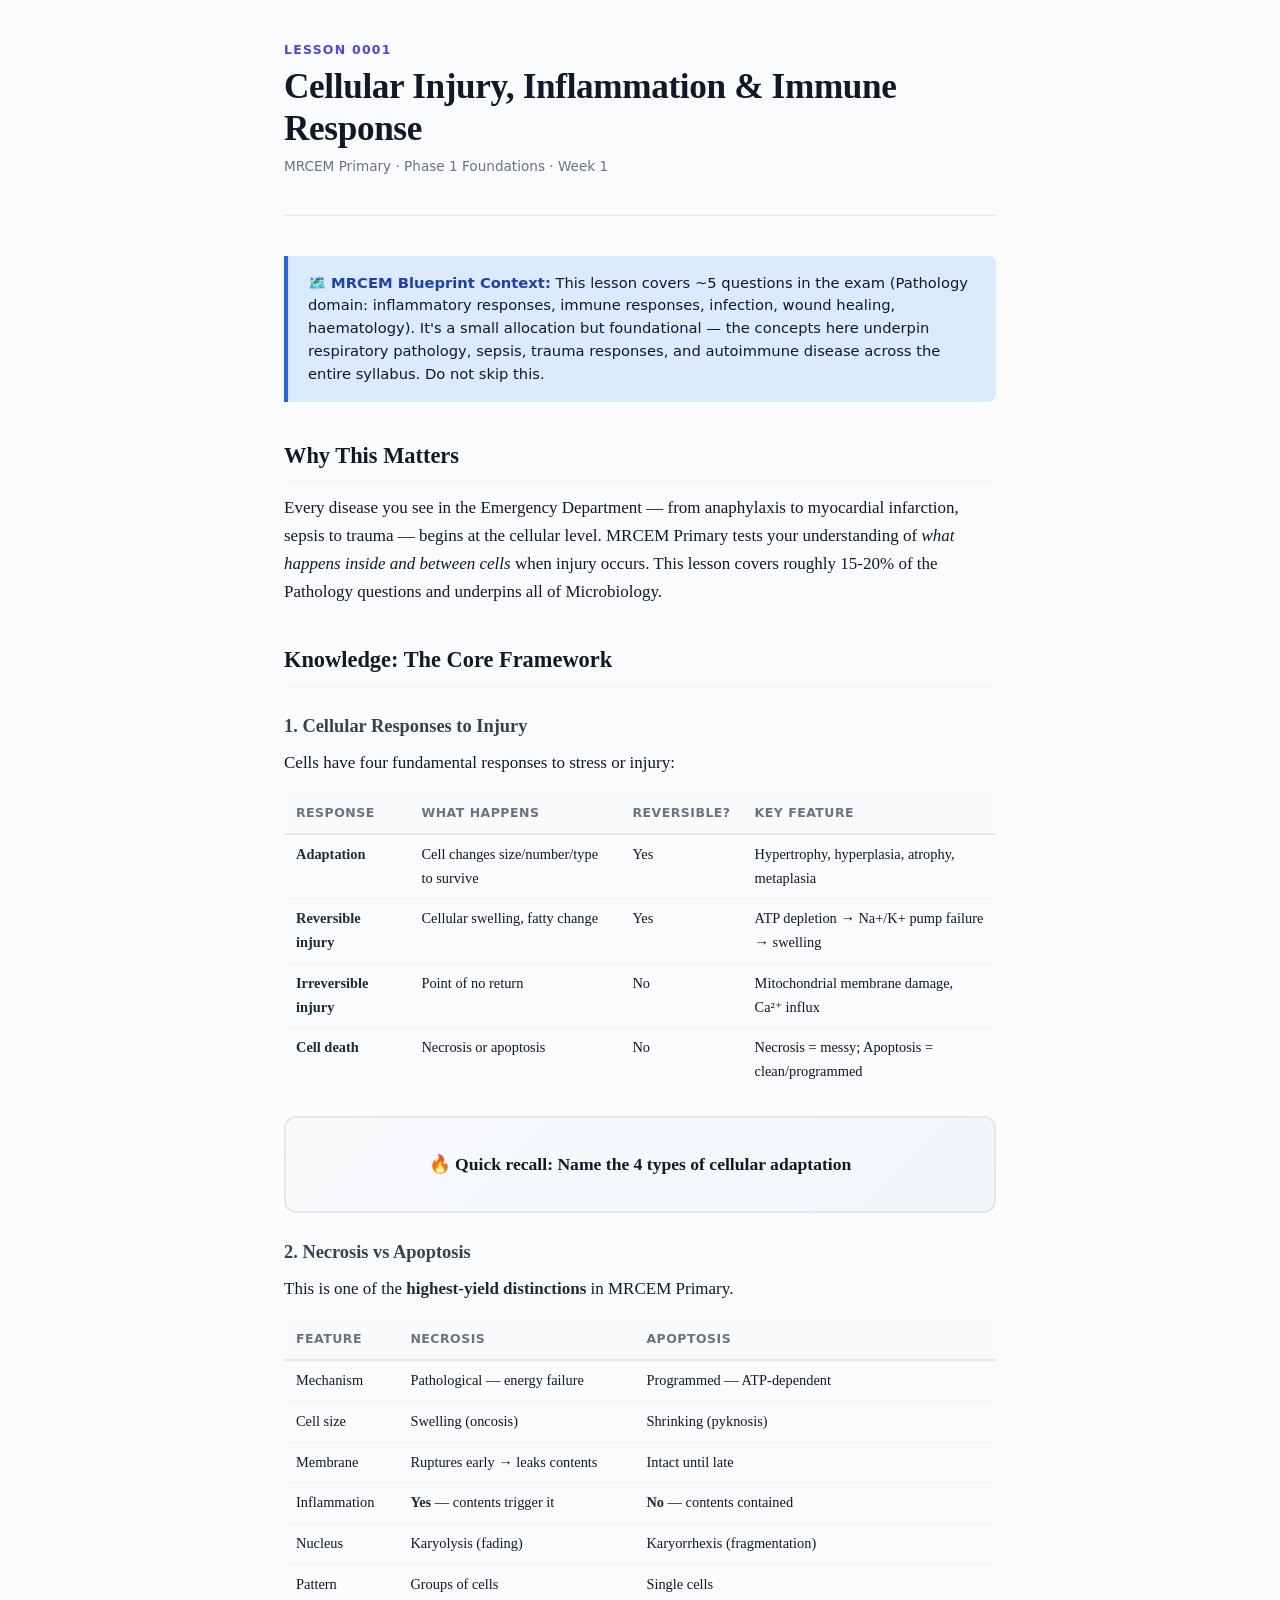
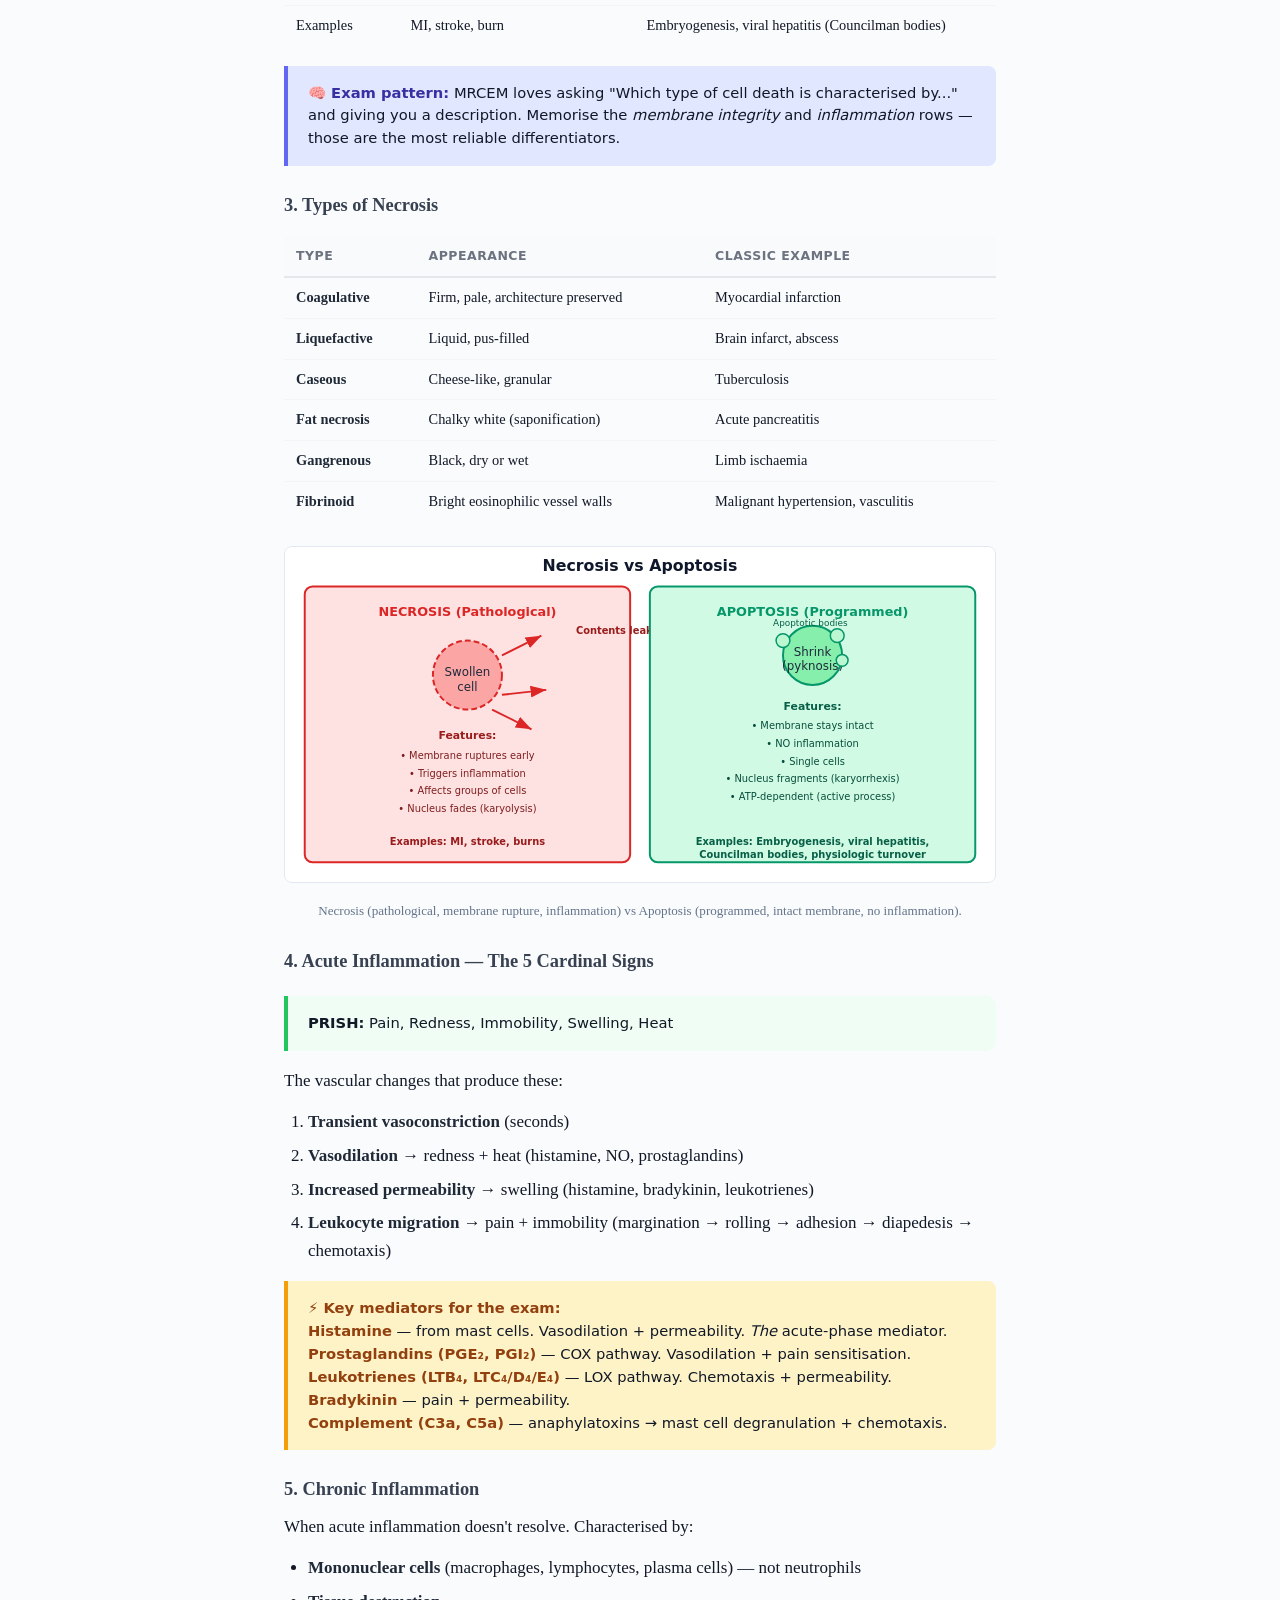
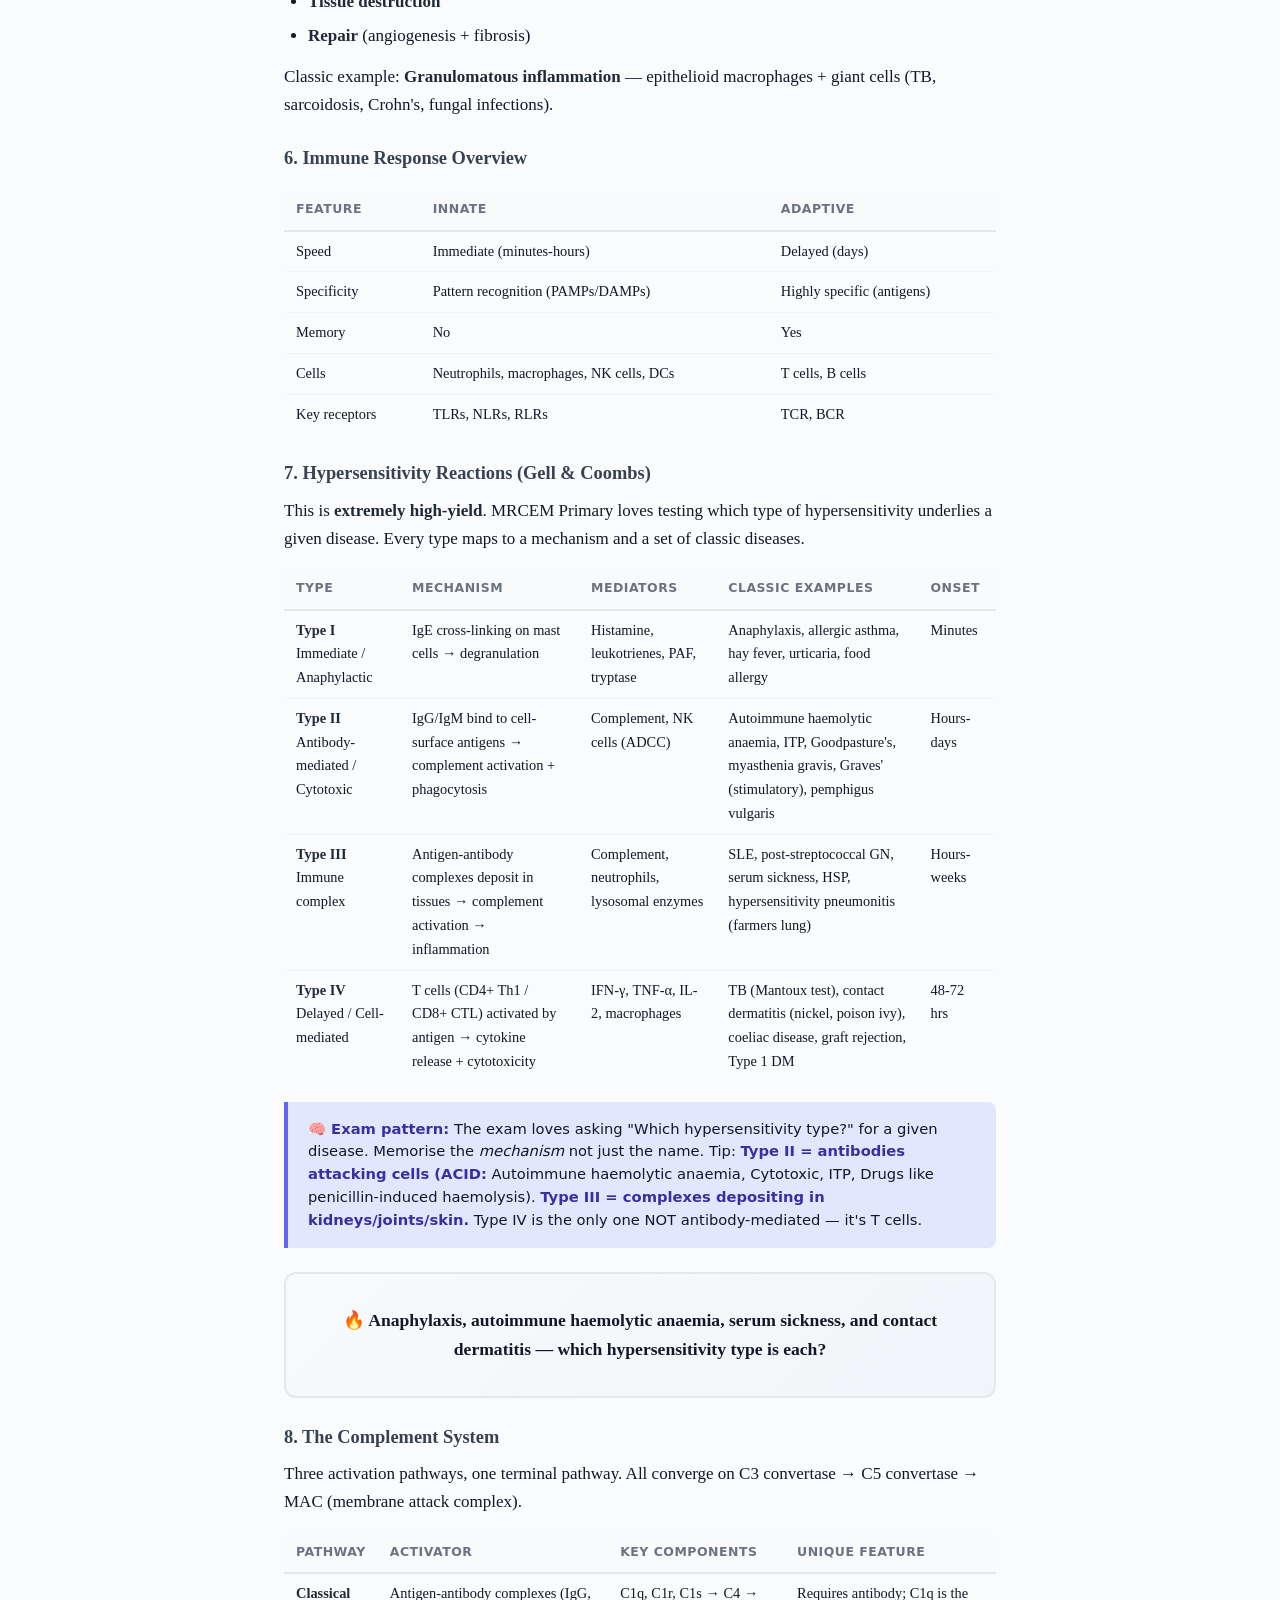
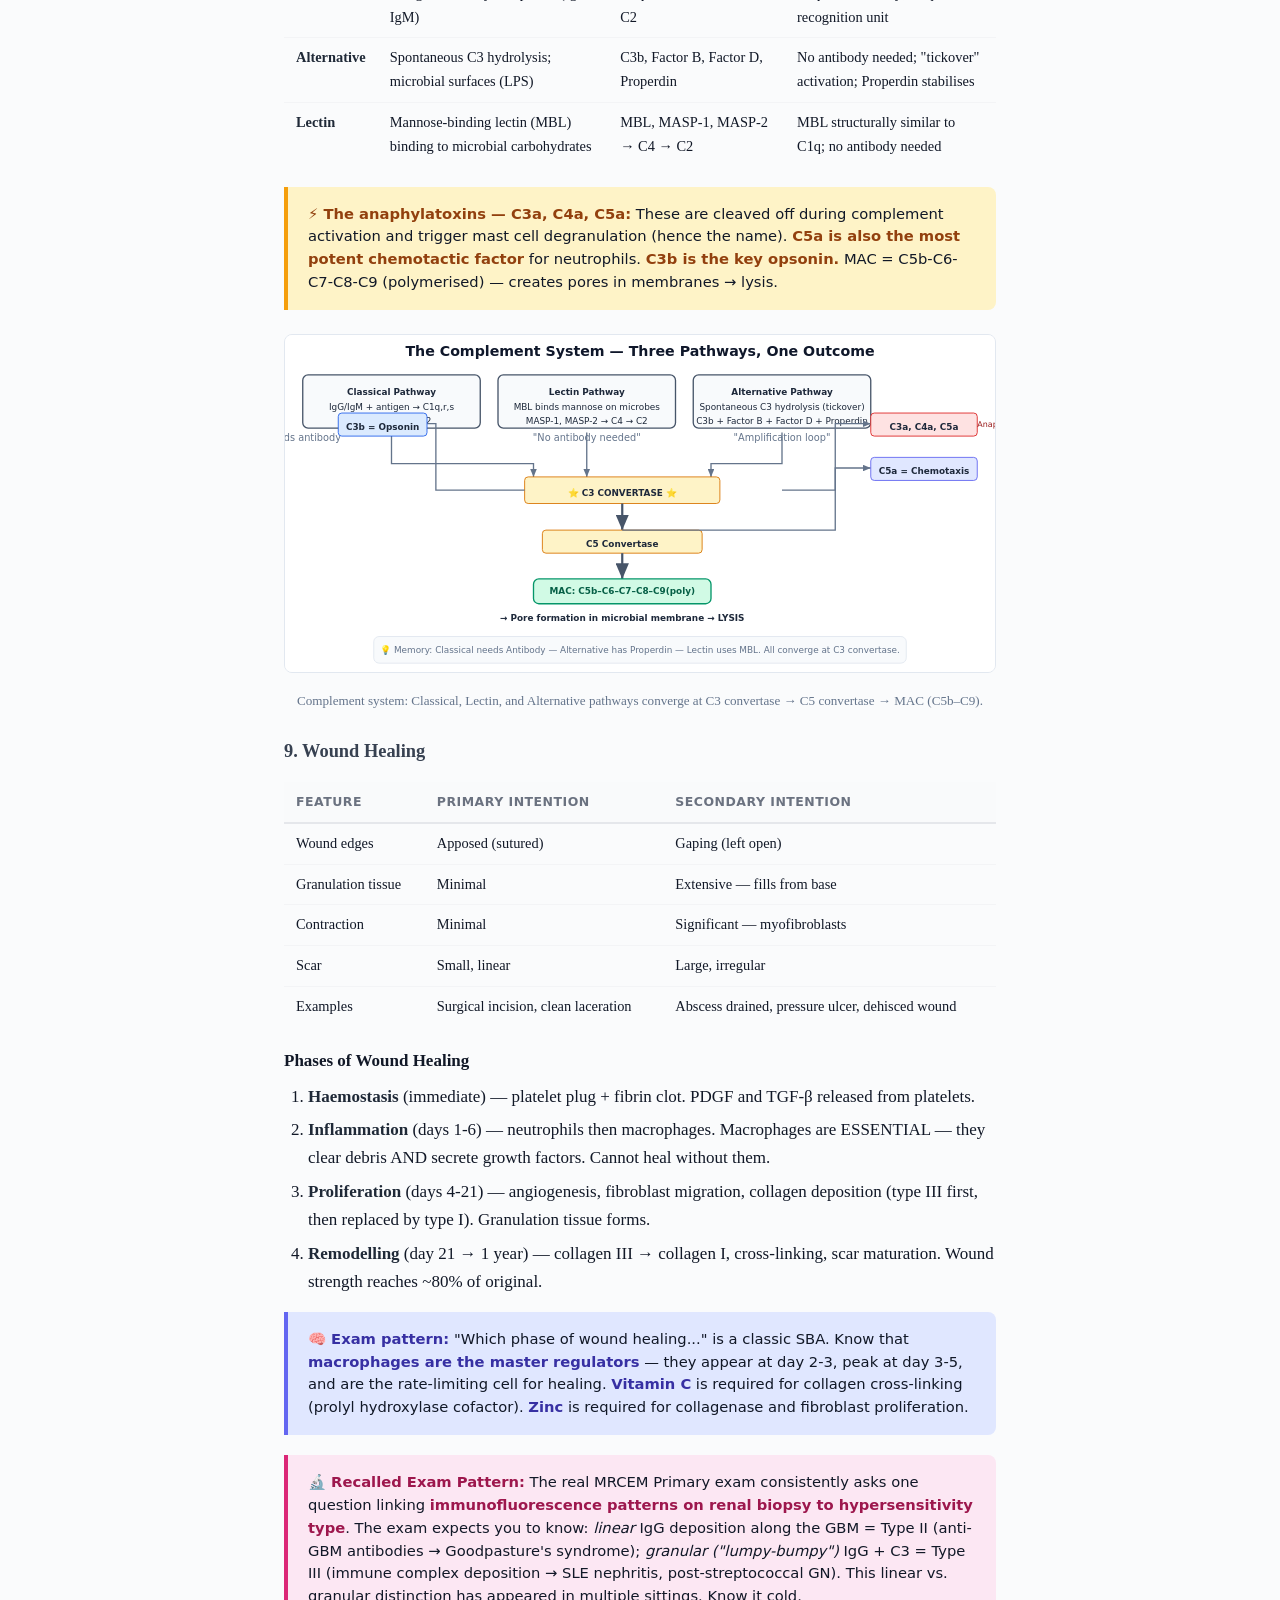
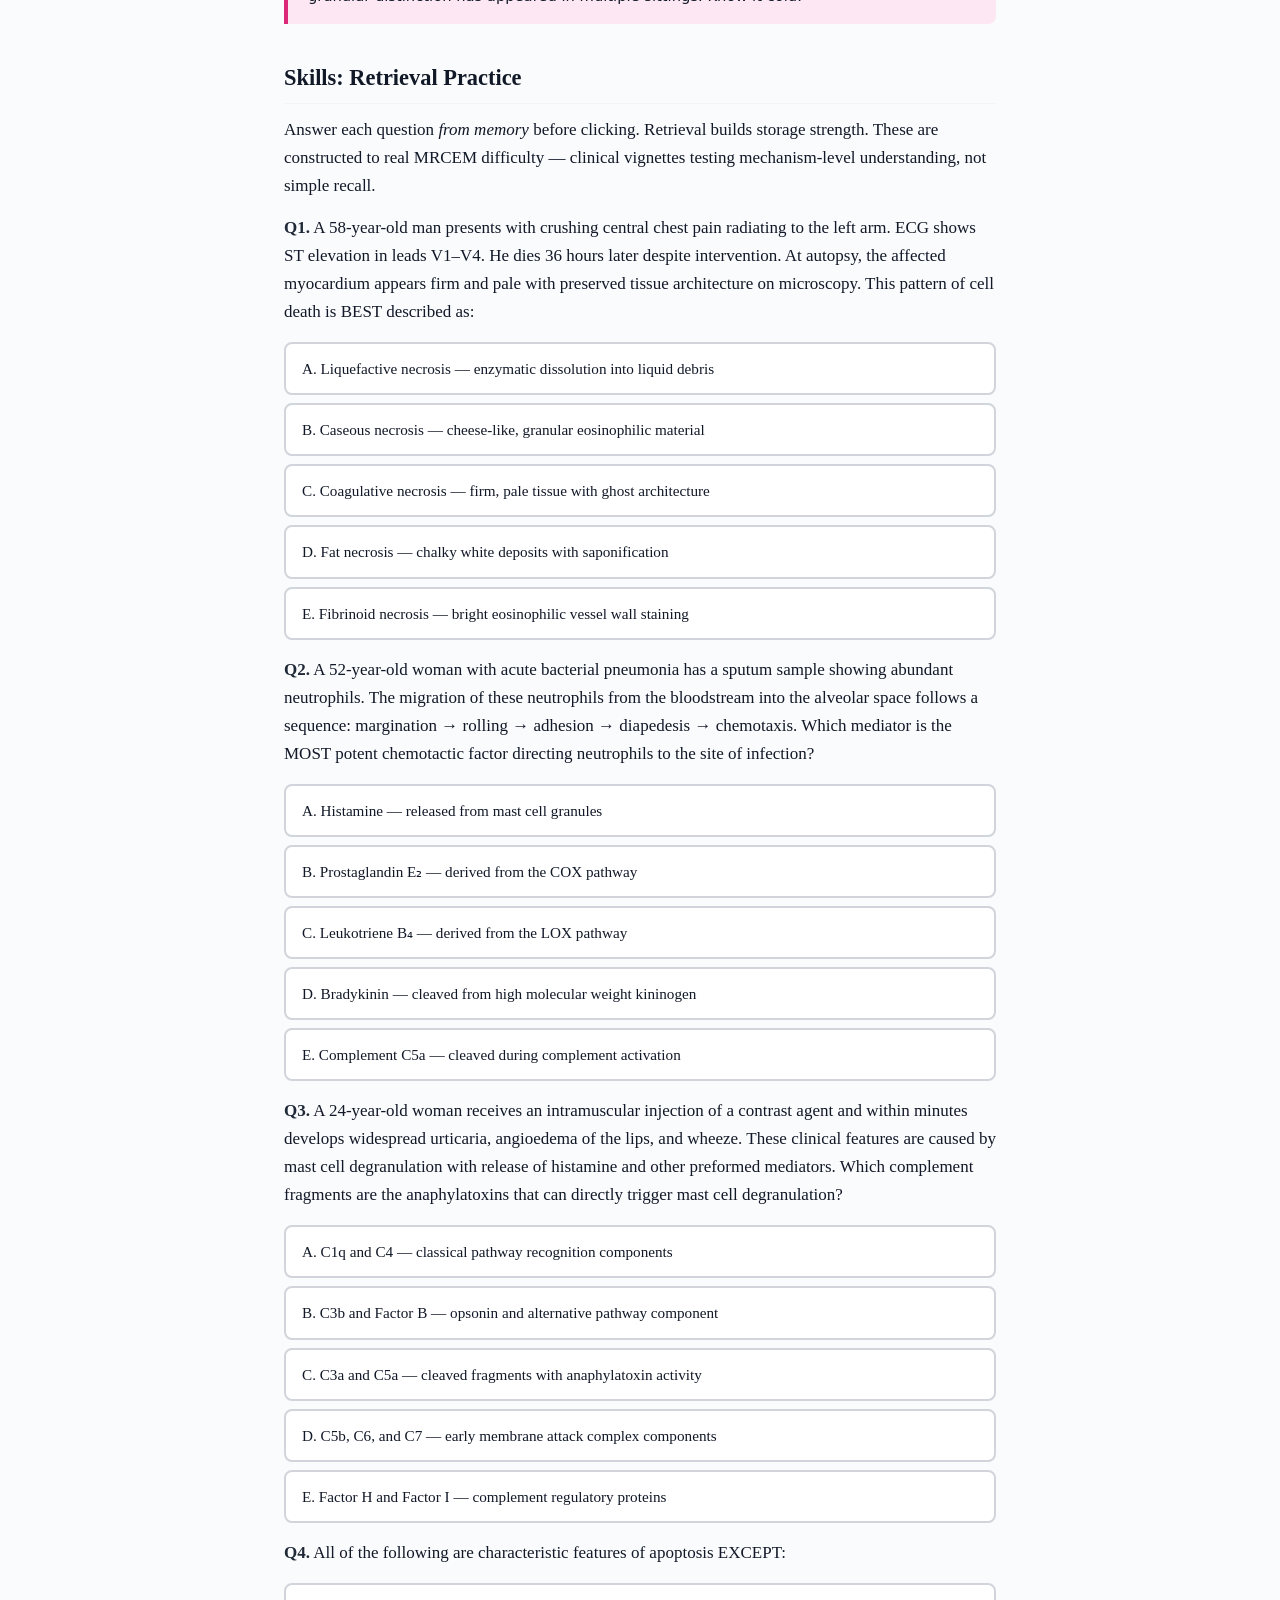
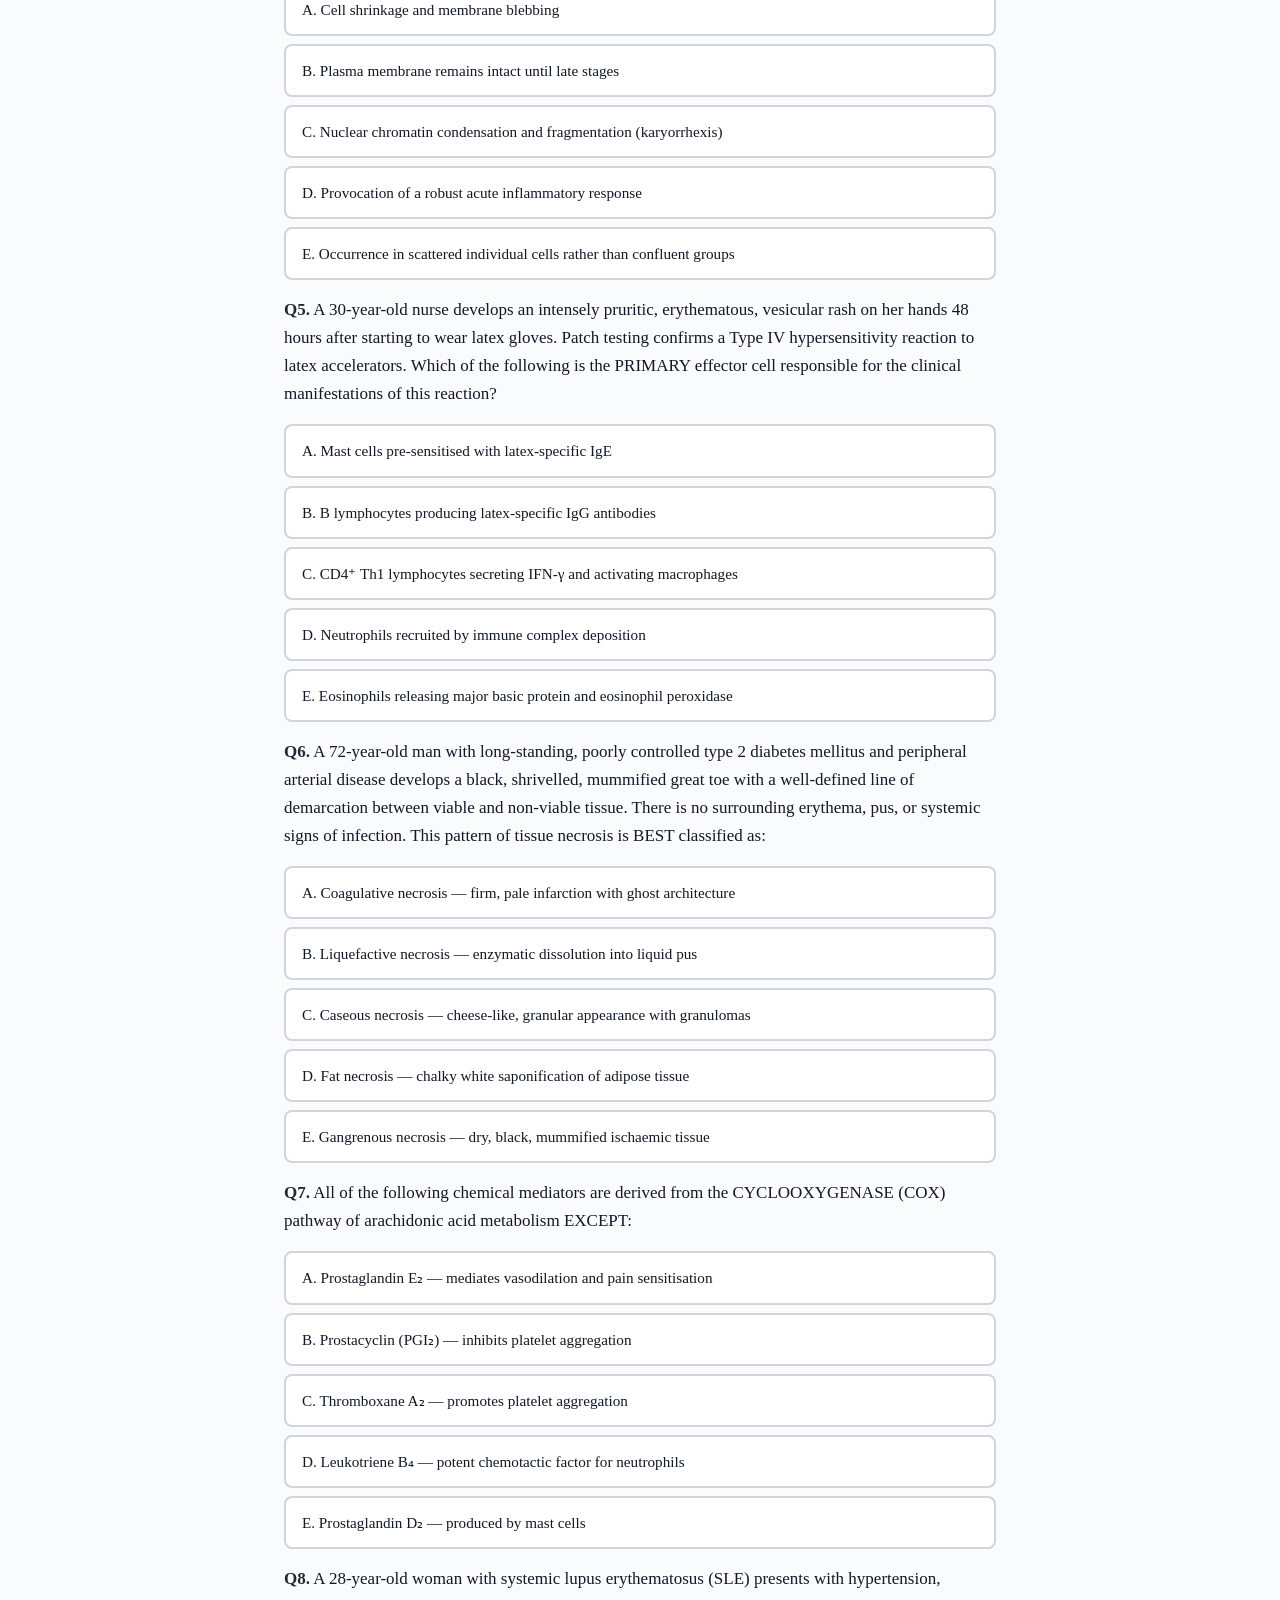
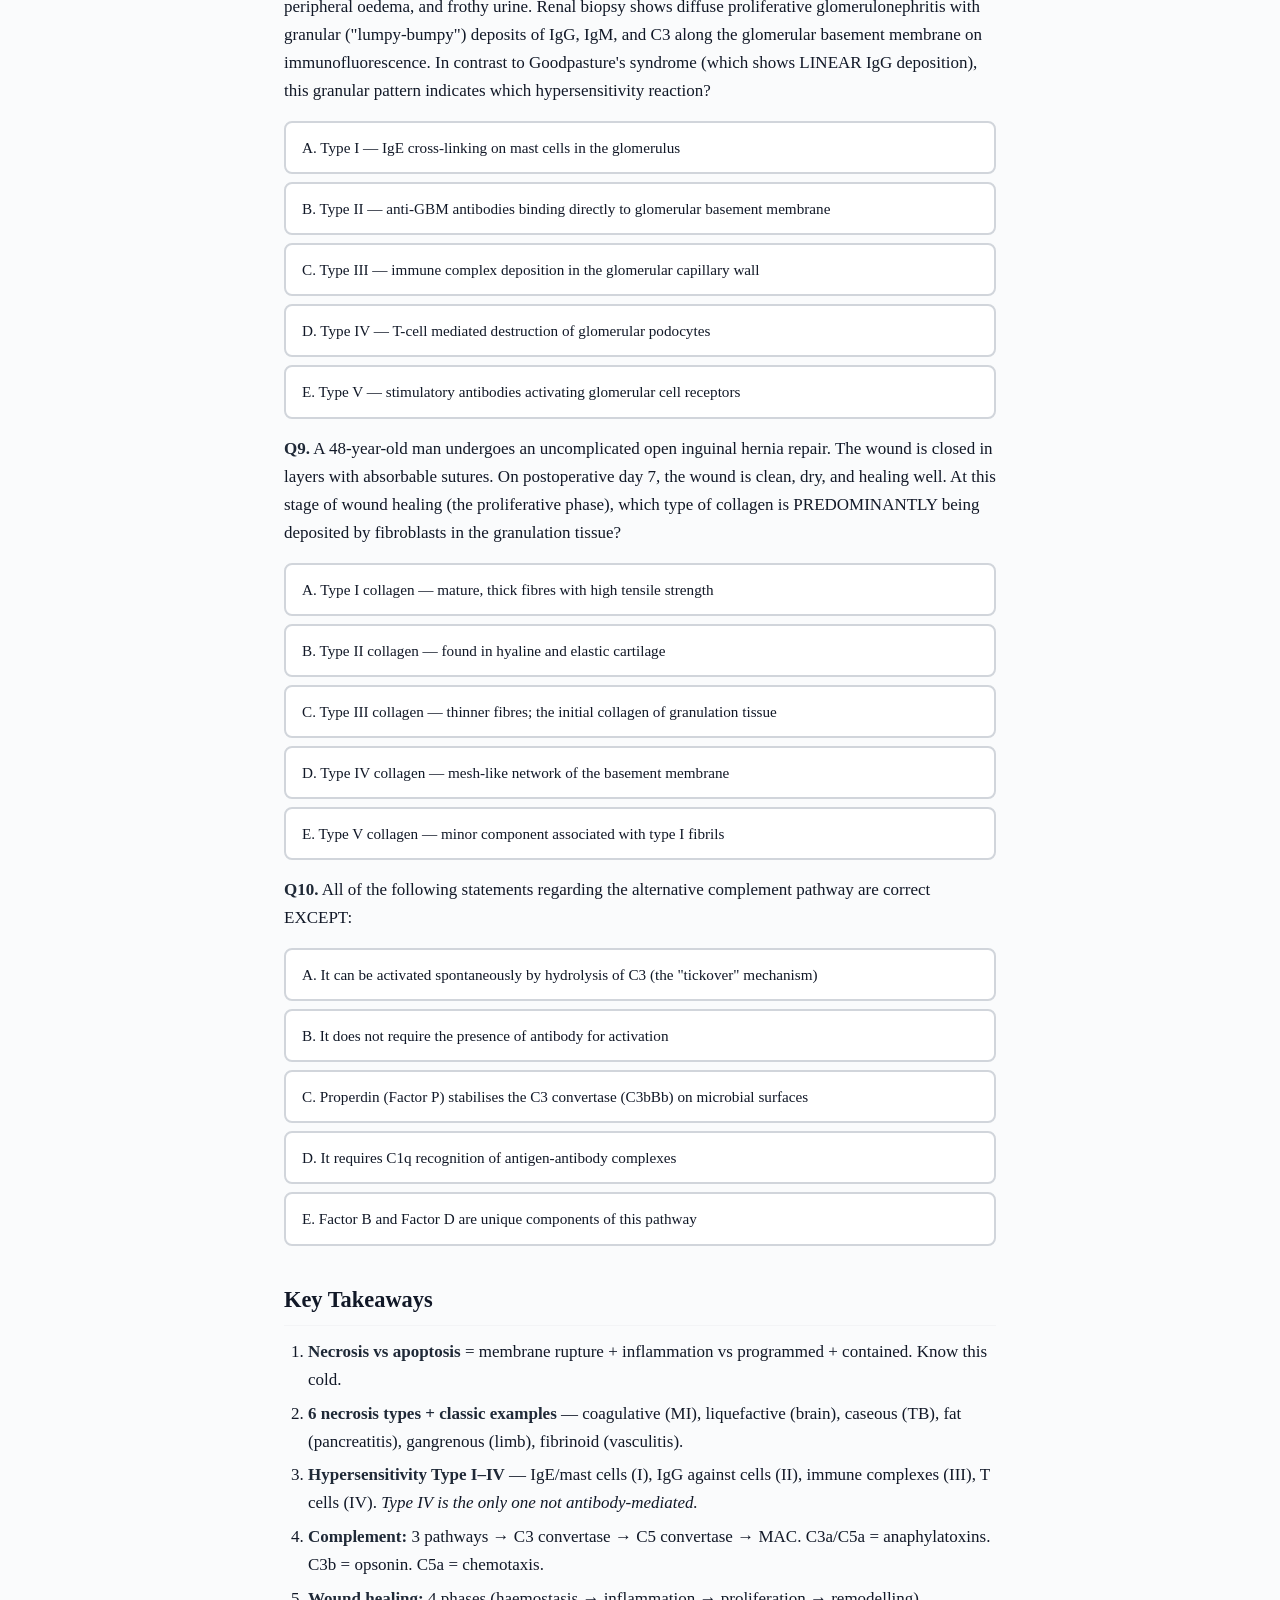
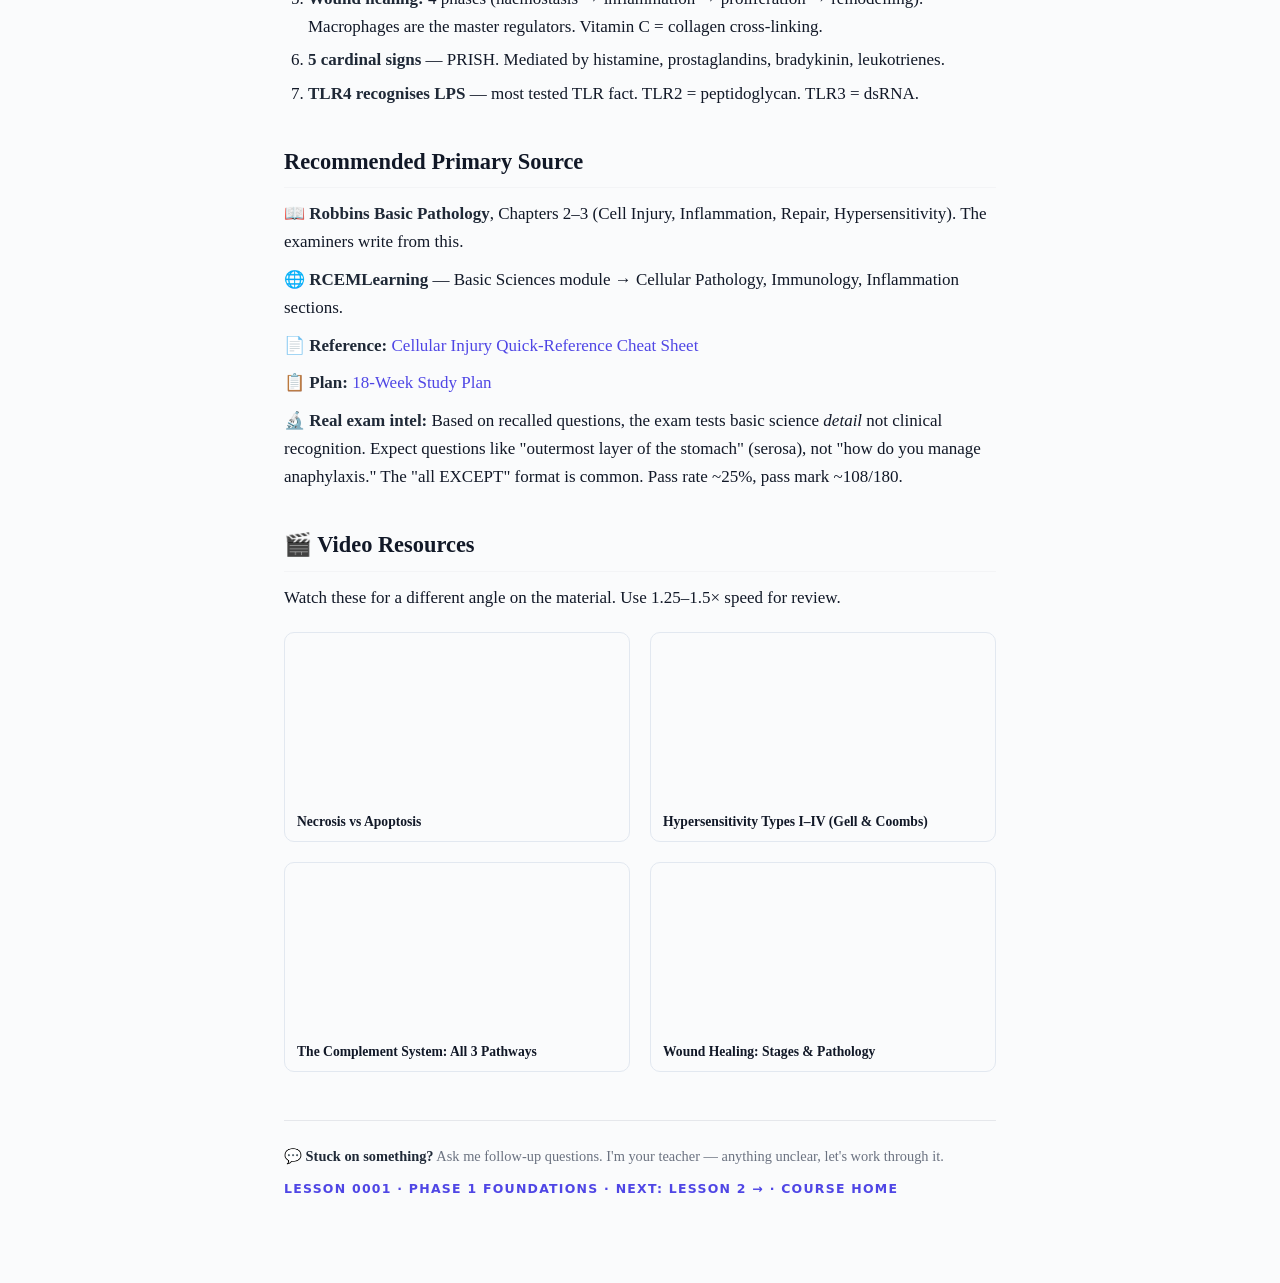
==== commit 08f14a09: "fix: replace Wikimedia hotlinks with self-hosted SVG diagrams Created 4 custom SVG diagrams in asset" ====
--- a/lessons/0001-cellular-injury-inflammation.html
+++ b/lessons/0001-cellular-injury-inflammation.html
@@ -100,8 +100,8 @@
 </table>
 
 <figure style="margin: 1.5rem 0; text-align: center;">
-  <img src="https://upload.wikimedia.org/wikipedia/commons/thumb/7/7a/Necrosis_types.svg/800px-Necrosis_types.svg.png" alt="Types of necrosis diagram" style="max-width: 100%; border-radius: 8px; border: 1px solid #e2e8f0;" loading="lazy">
-  <figcaption style="font-size: 0.82rem; color: #64748b; margin-top: 0.5rem;">Six types of necrosis: coagulative (MI), liquefactive (brain), caseous (TB), fat (pancreatitis), gangrenous (limb), fibrinoid (vasculitis). Source: Wikimedia Commons.</figcaption>
+  <img src="../assets/images/necrosis-vs-apoptosis.svg" alt="Necrosis vs Apoptosis comparison diagram" style="max-width: 100%; border-radius: 8px; border: 1px solid #e2e8f0;" loading="lazy">
+  <figcaption style="font-size: 0.82rem; color: #64748b; margin-top: 0.5rem;">Necrosis (pathological, membrane rupture, inflammation) vs Apoptosis (programmed, intact membrane, no inflammation).</figcaption>
 </figure>
 
 <h3>4. Acute Inflammation — The 5 Cardinal Signs</h3>
@@ -221,8 +221,8 @@
 </div>
 
 <figure style="margin: 1.5rem 0; text-align: center;">
-  <img src="https://upload.wikimedia.org/wikipedia/commons/thumb/5/58/Complement_pathway.svg/800px-Complement_pathway.svg.png" alt="Complement cascade: classical, lectin, and alternative pathways" style="max-width: 100%; border-radius: 8px; border: 1px solid #e2e8f0;" loading="lazy">
-  <figcaption style="font-size: 0.82rem; color: #64748b; margin-top: 0.5rem;">Complement system overview: three activation pathways converge on C3 convertase → C5 convertase → MAC (C5b–C9). Source: Wikimedia Commons.</figcaption>
+  <img src="../assets/images/complement-cascade.svg" alt="Complement cascade diagram" style="max-width: 100%; border-radius: 8px; border: 1px solid #e2e8f0;" loading="lazy">
+  <figcaption style="font-size: 0.82rem; color: #64748b; margin-top: 0.5rem;">Complement system: Classical, Lectin, and Alternative pathways converge at C3 convertase → C5 convertase → MAC (C5b–C9).</figcaption>
 </figure>
 
 <h3>9. Wound Healing</h3>
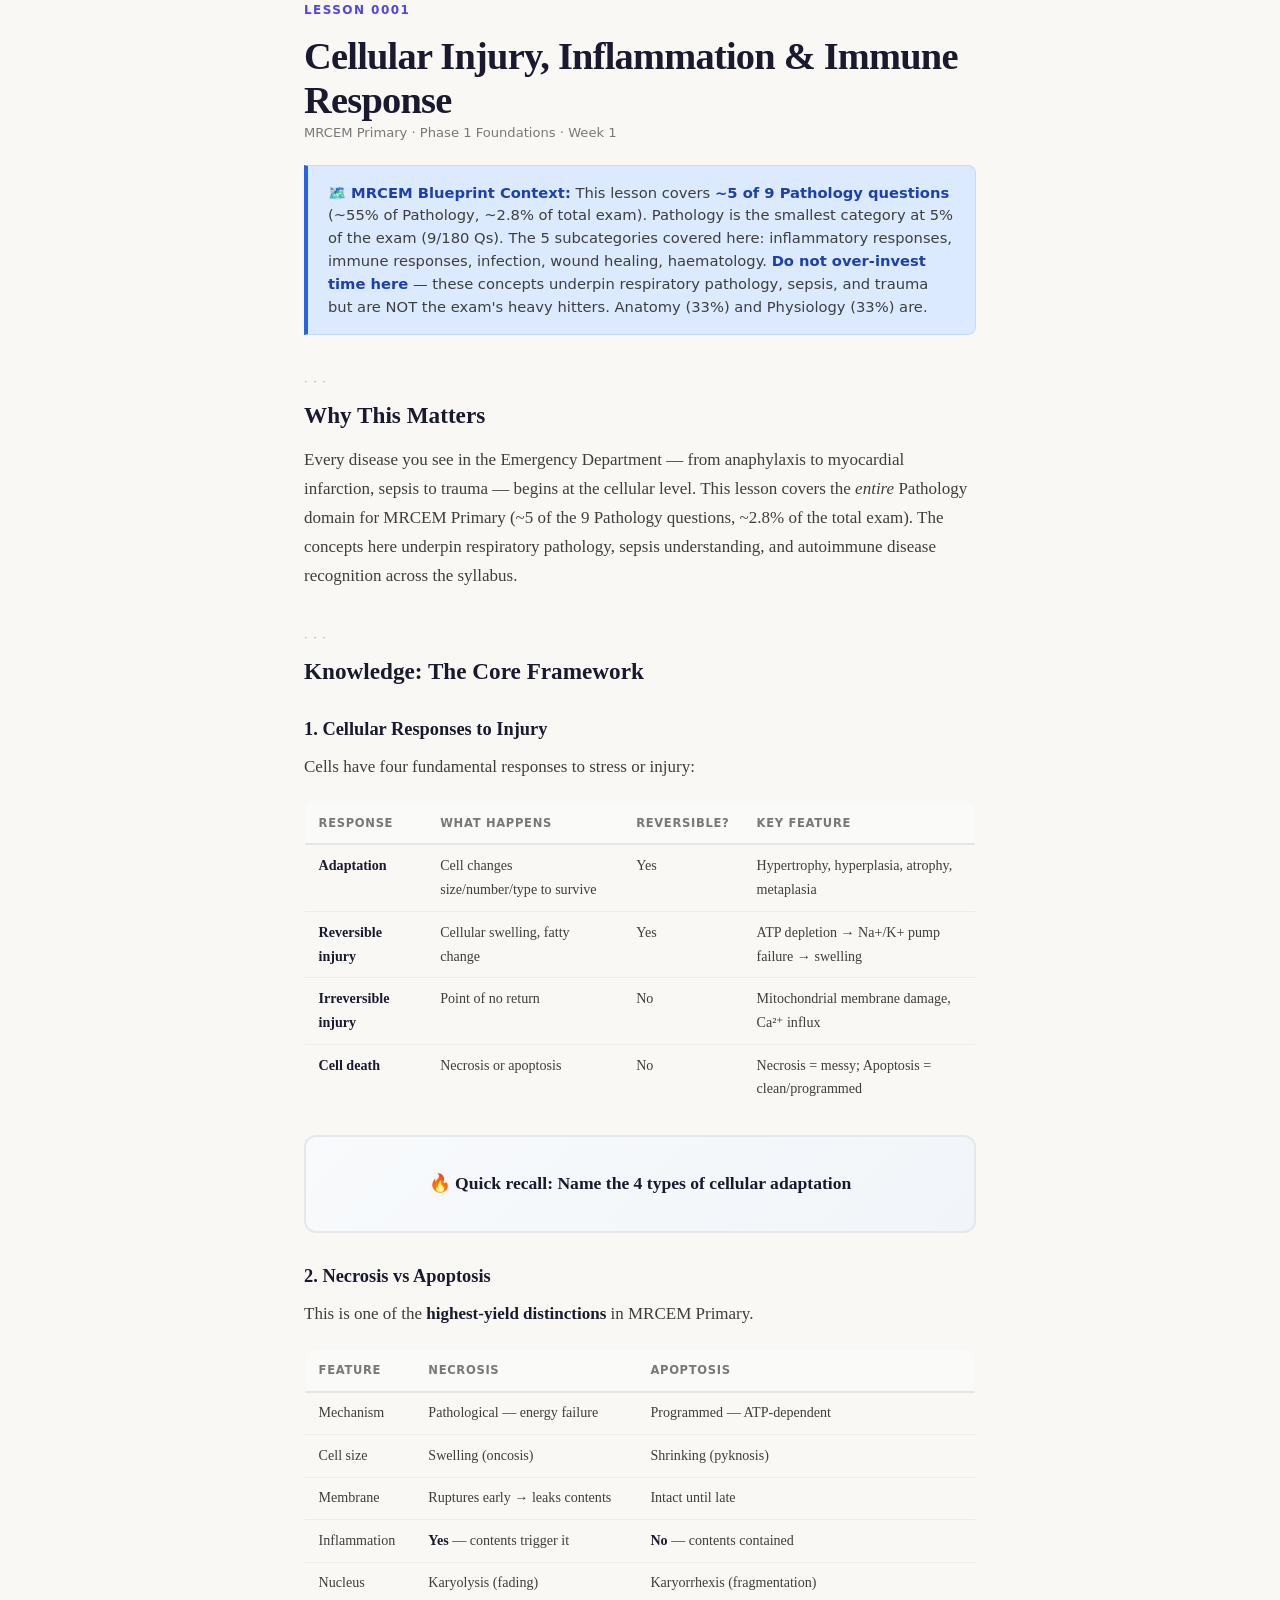
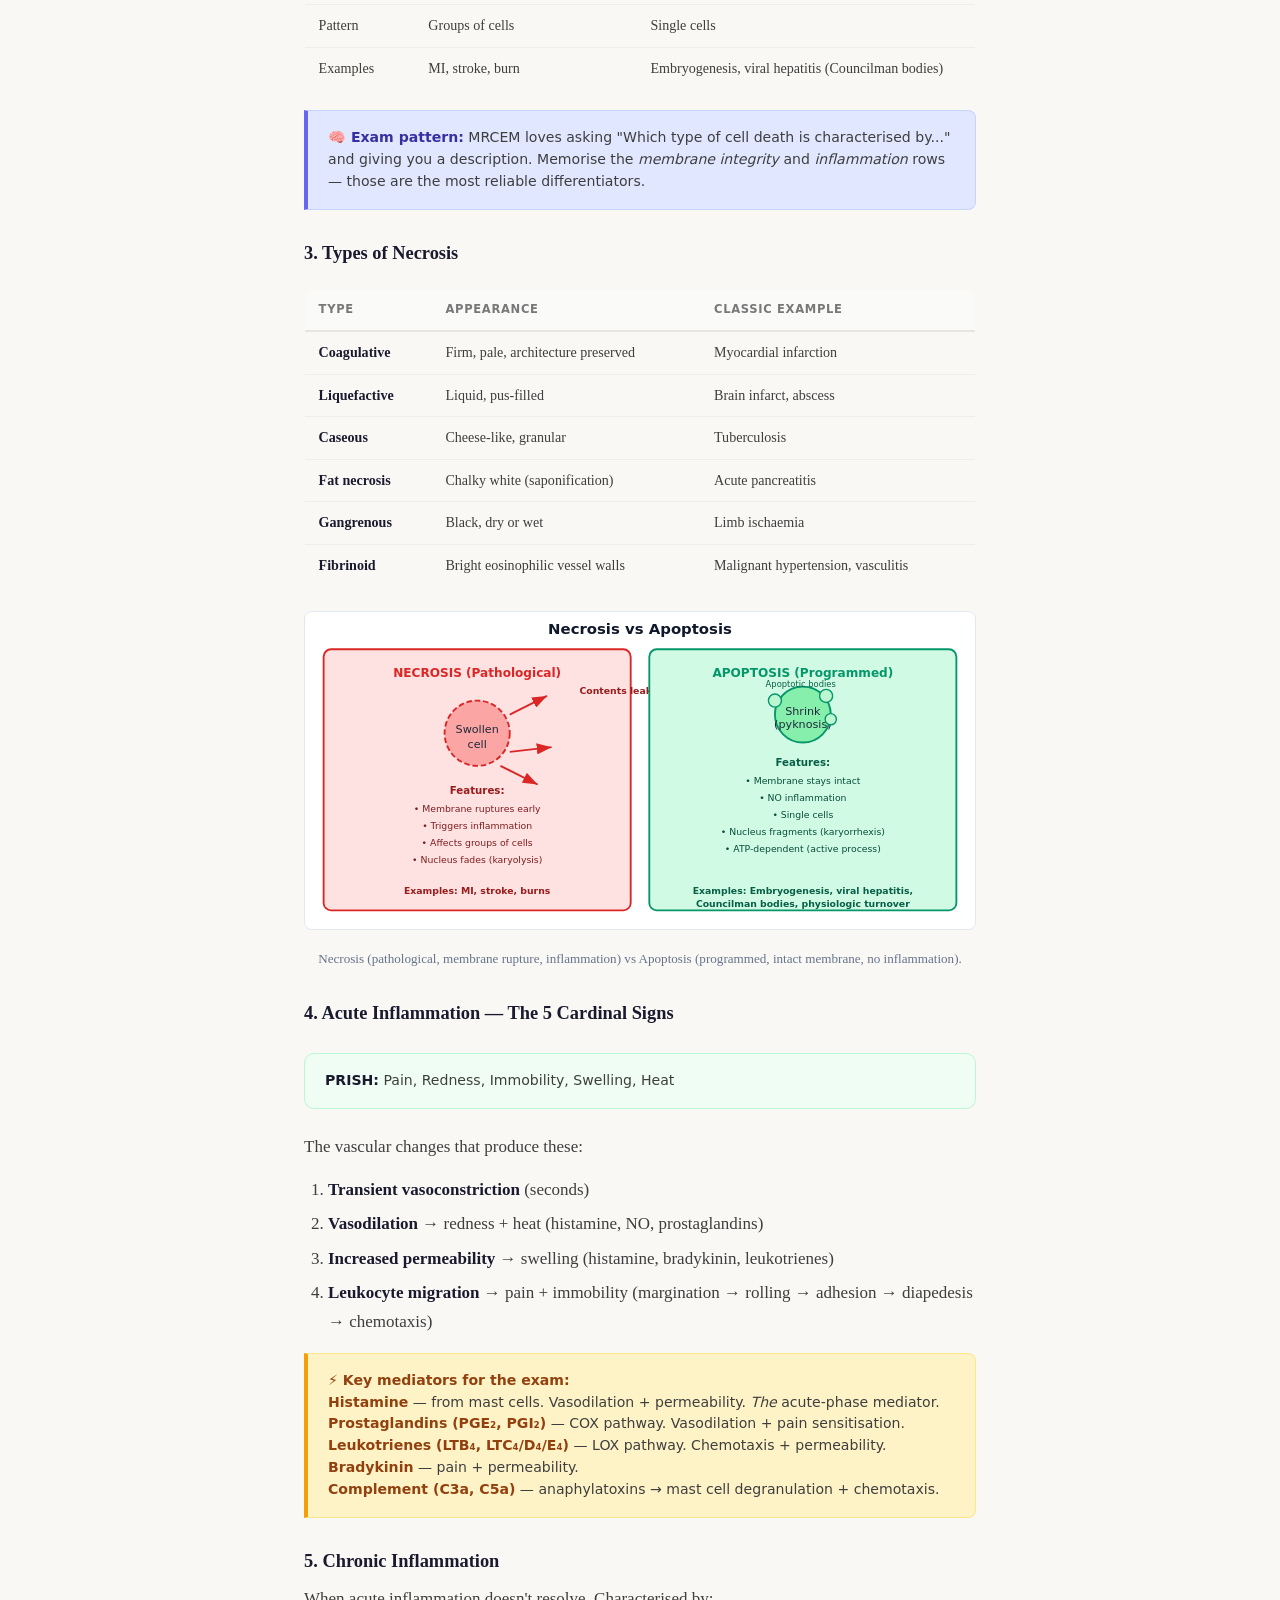
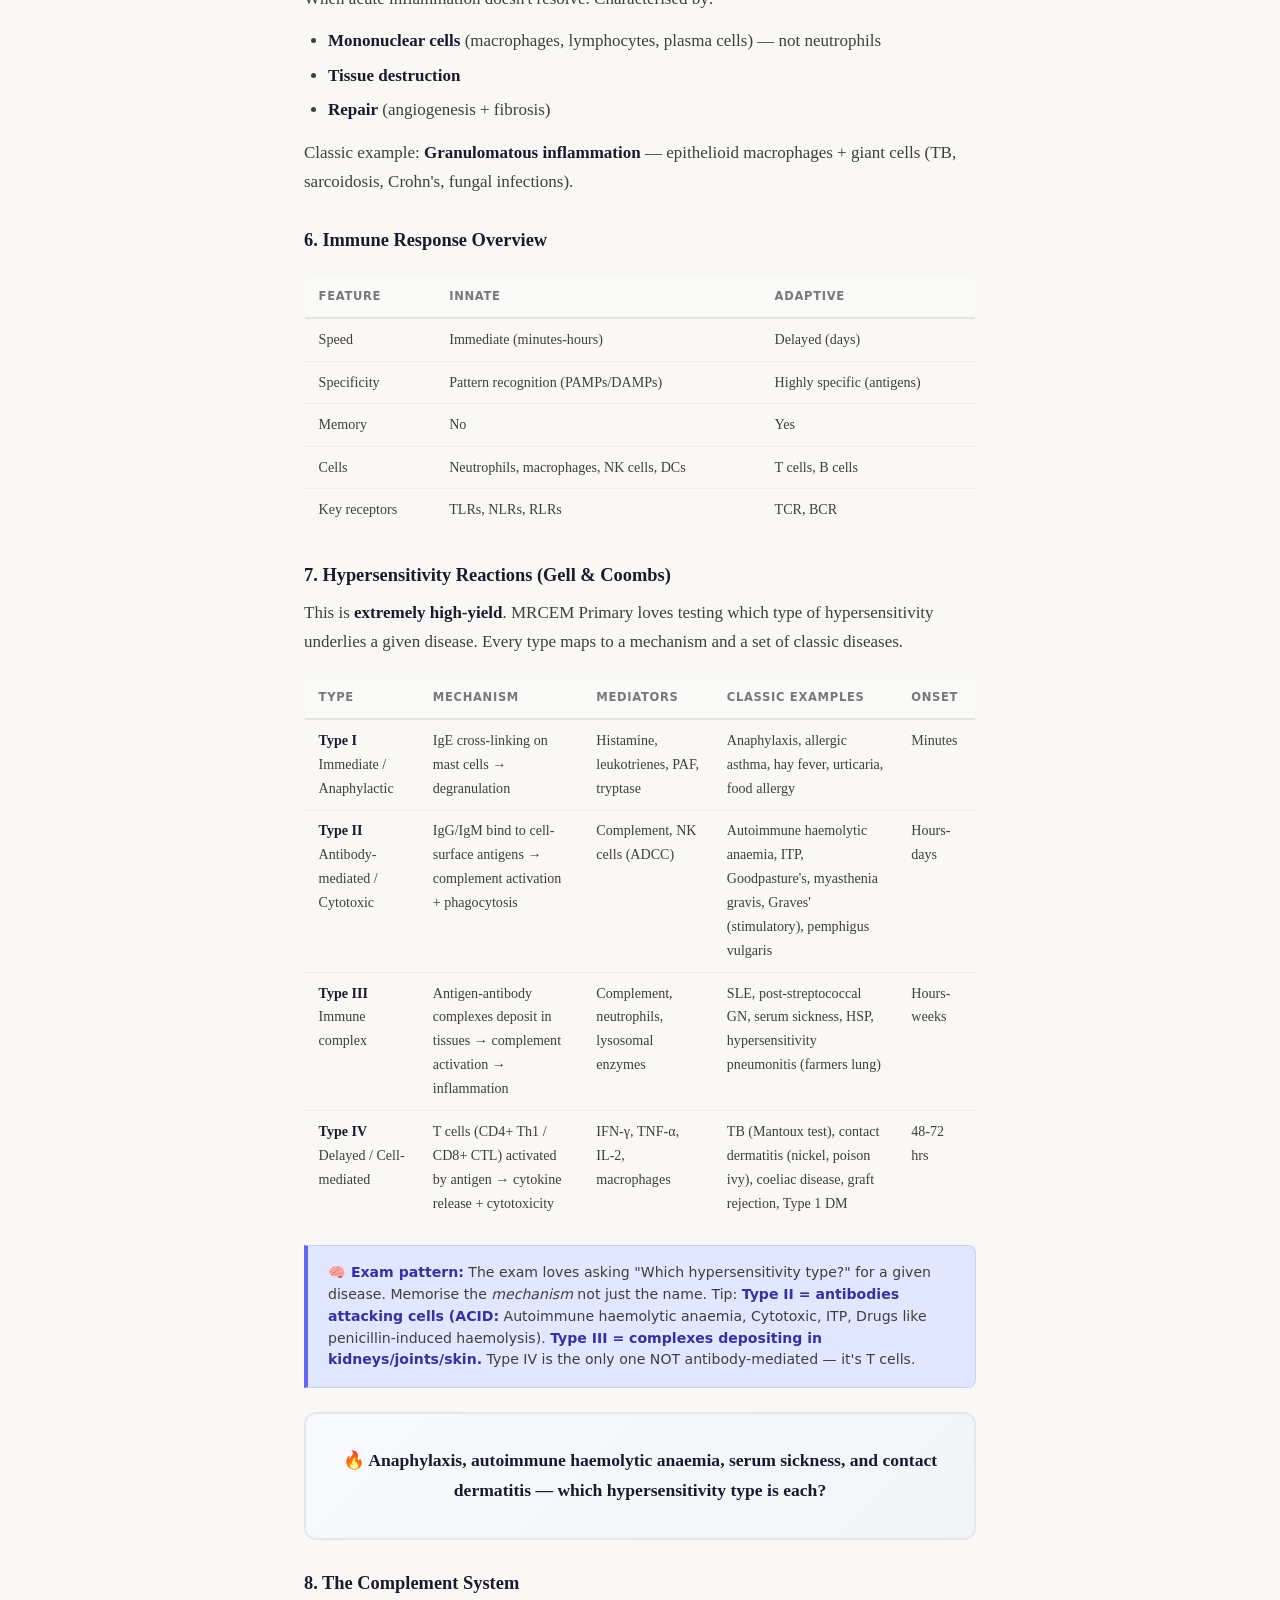
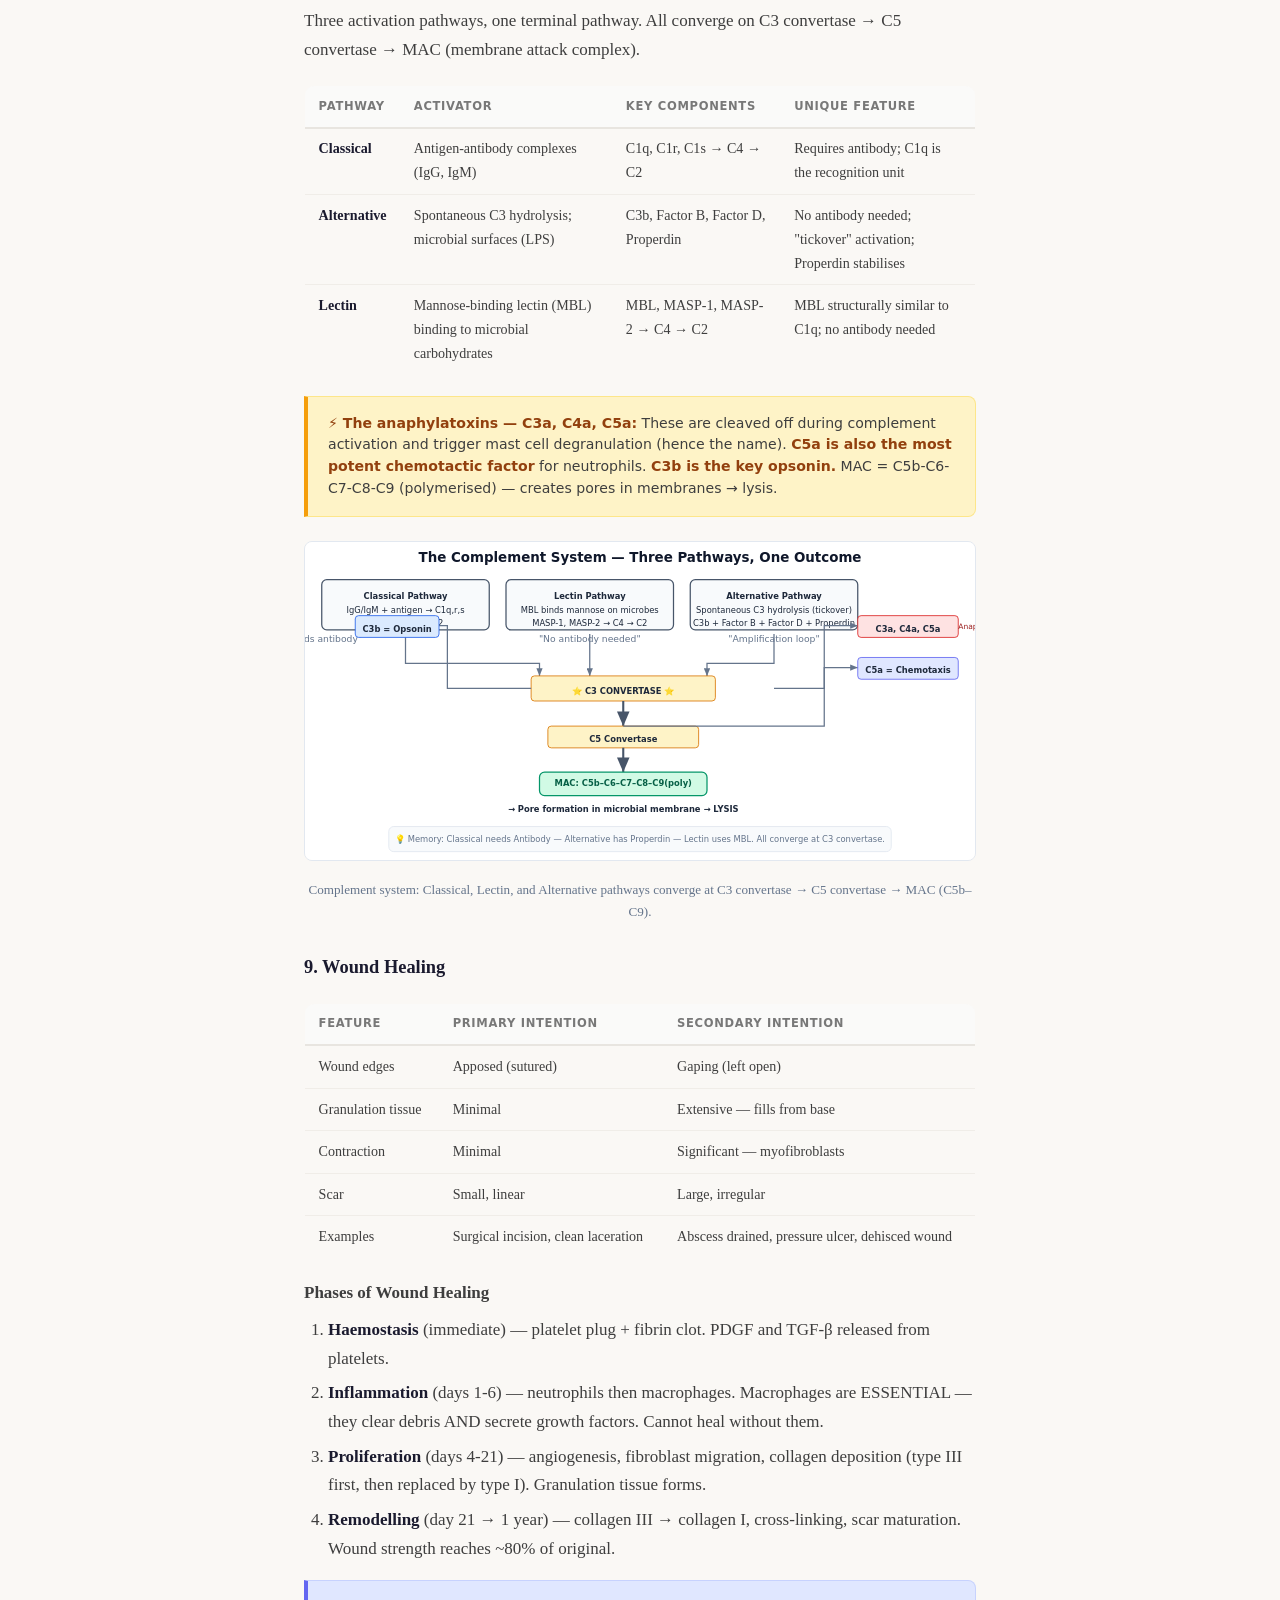
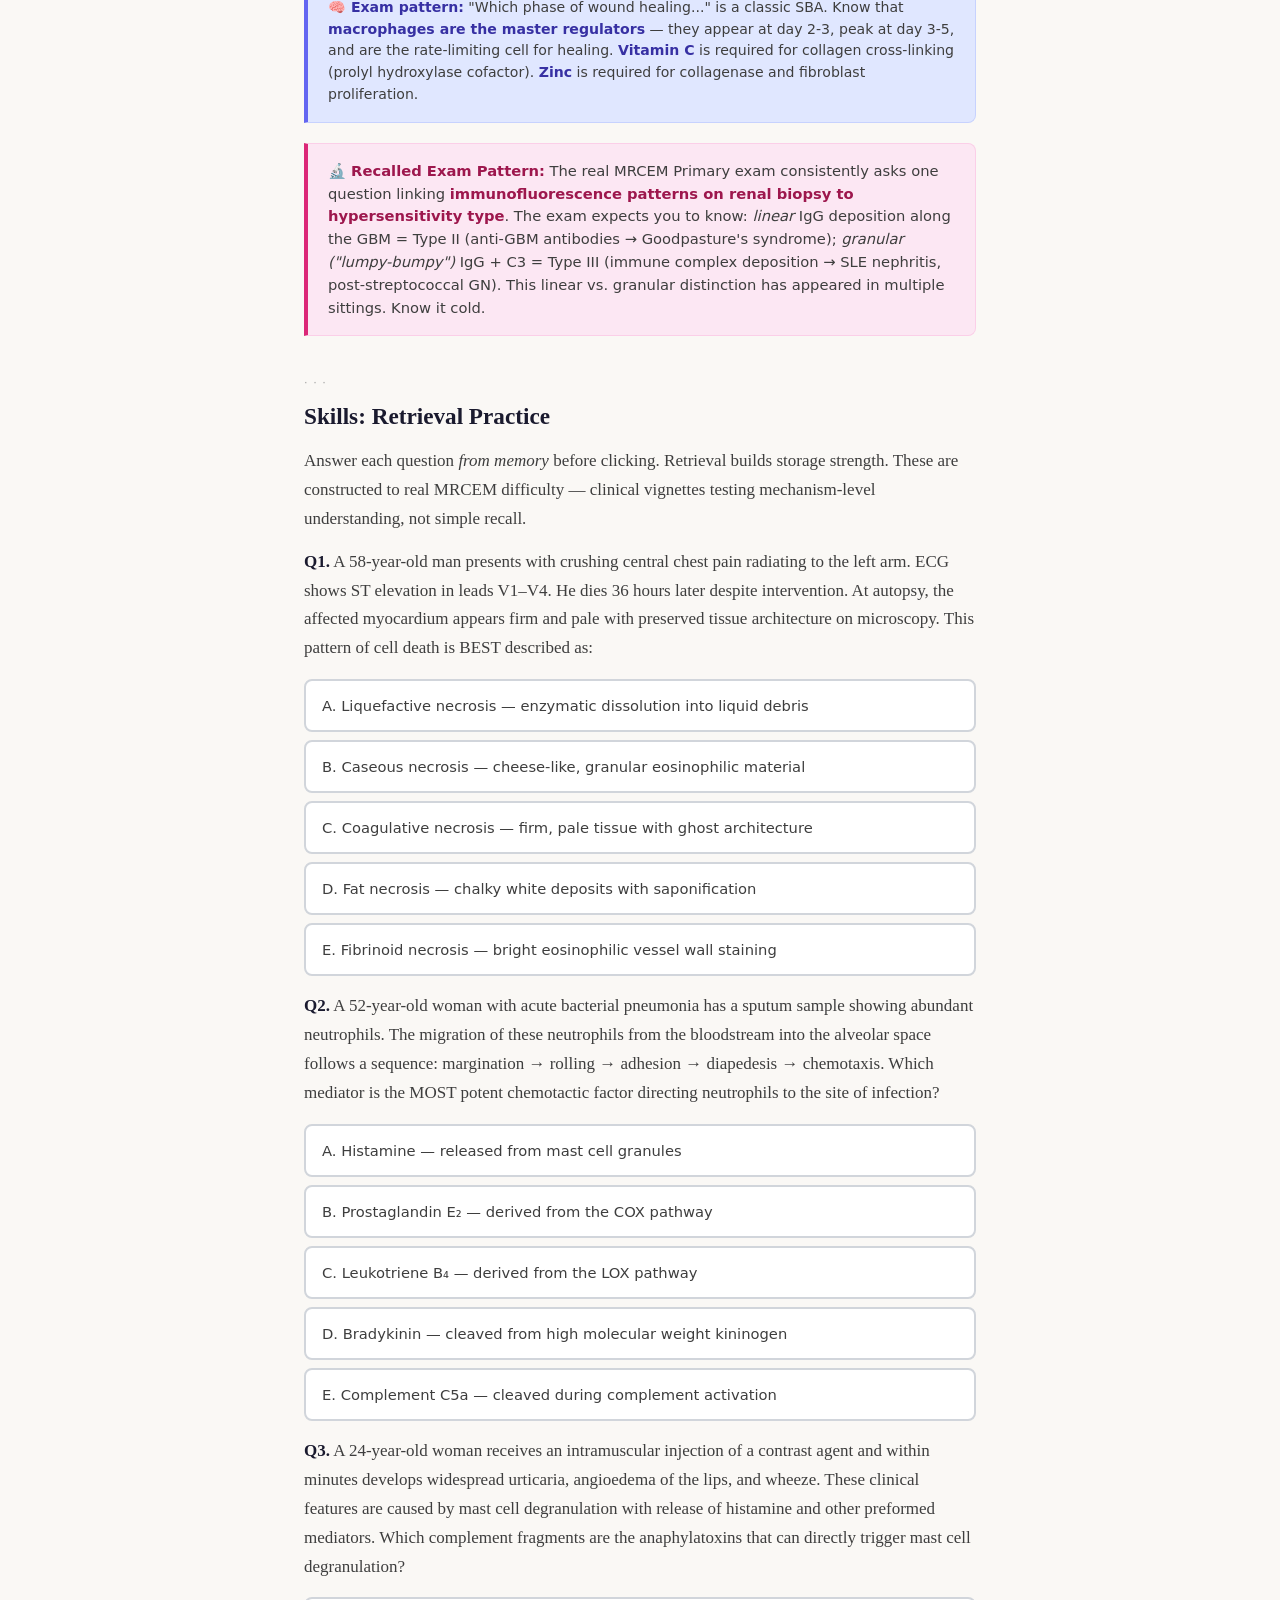
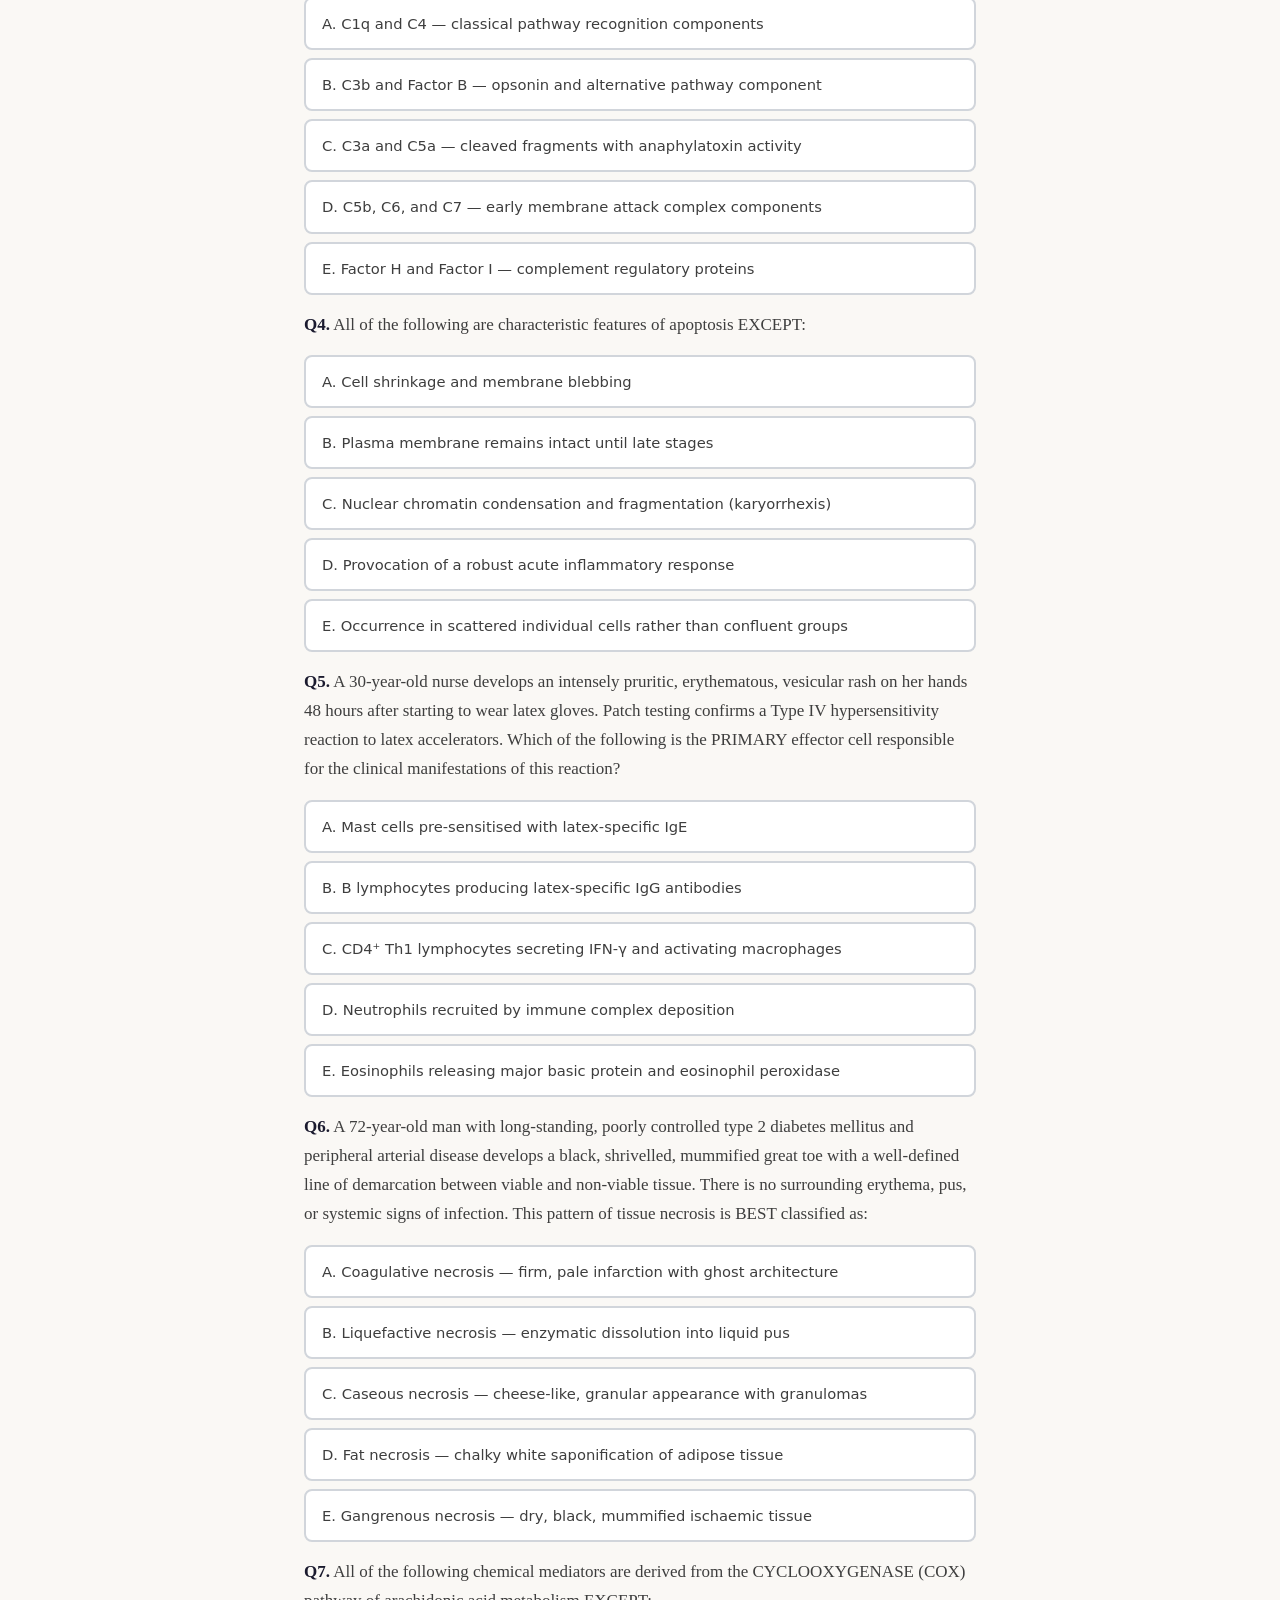
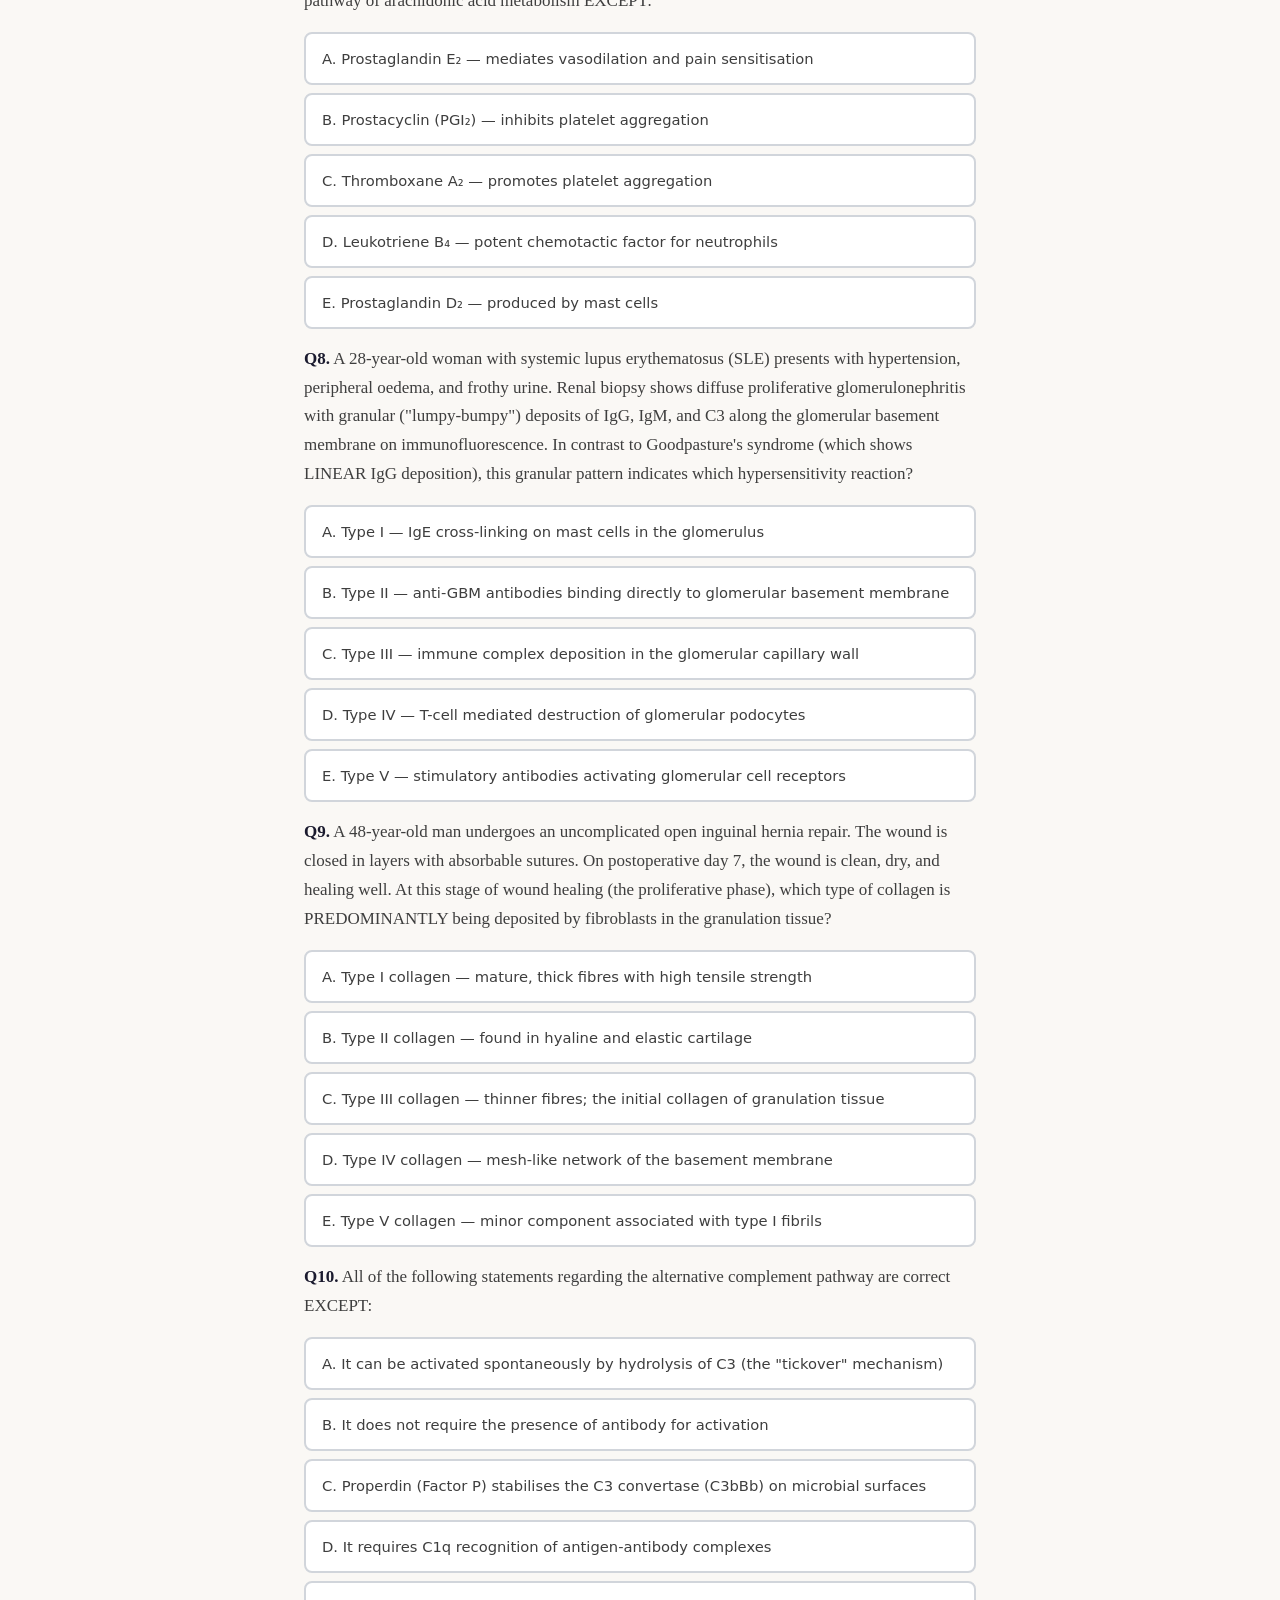
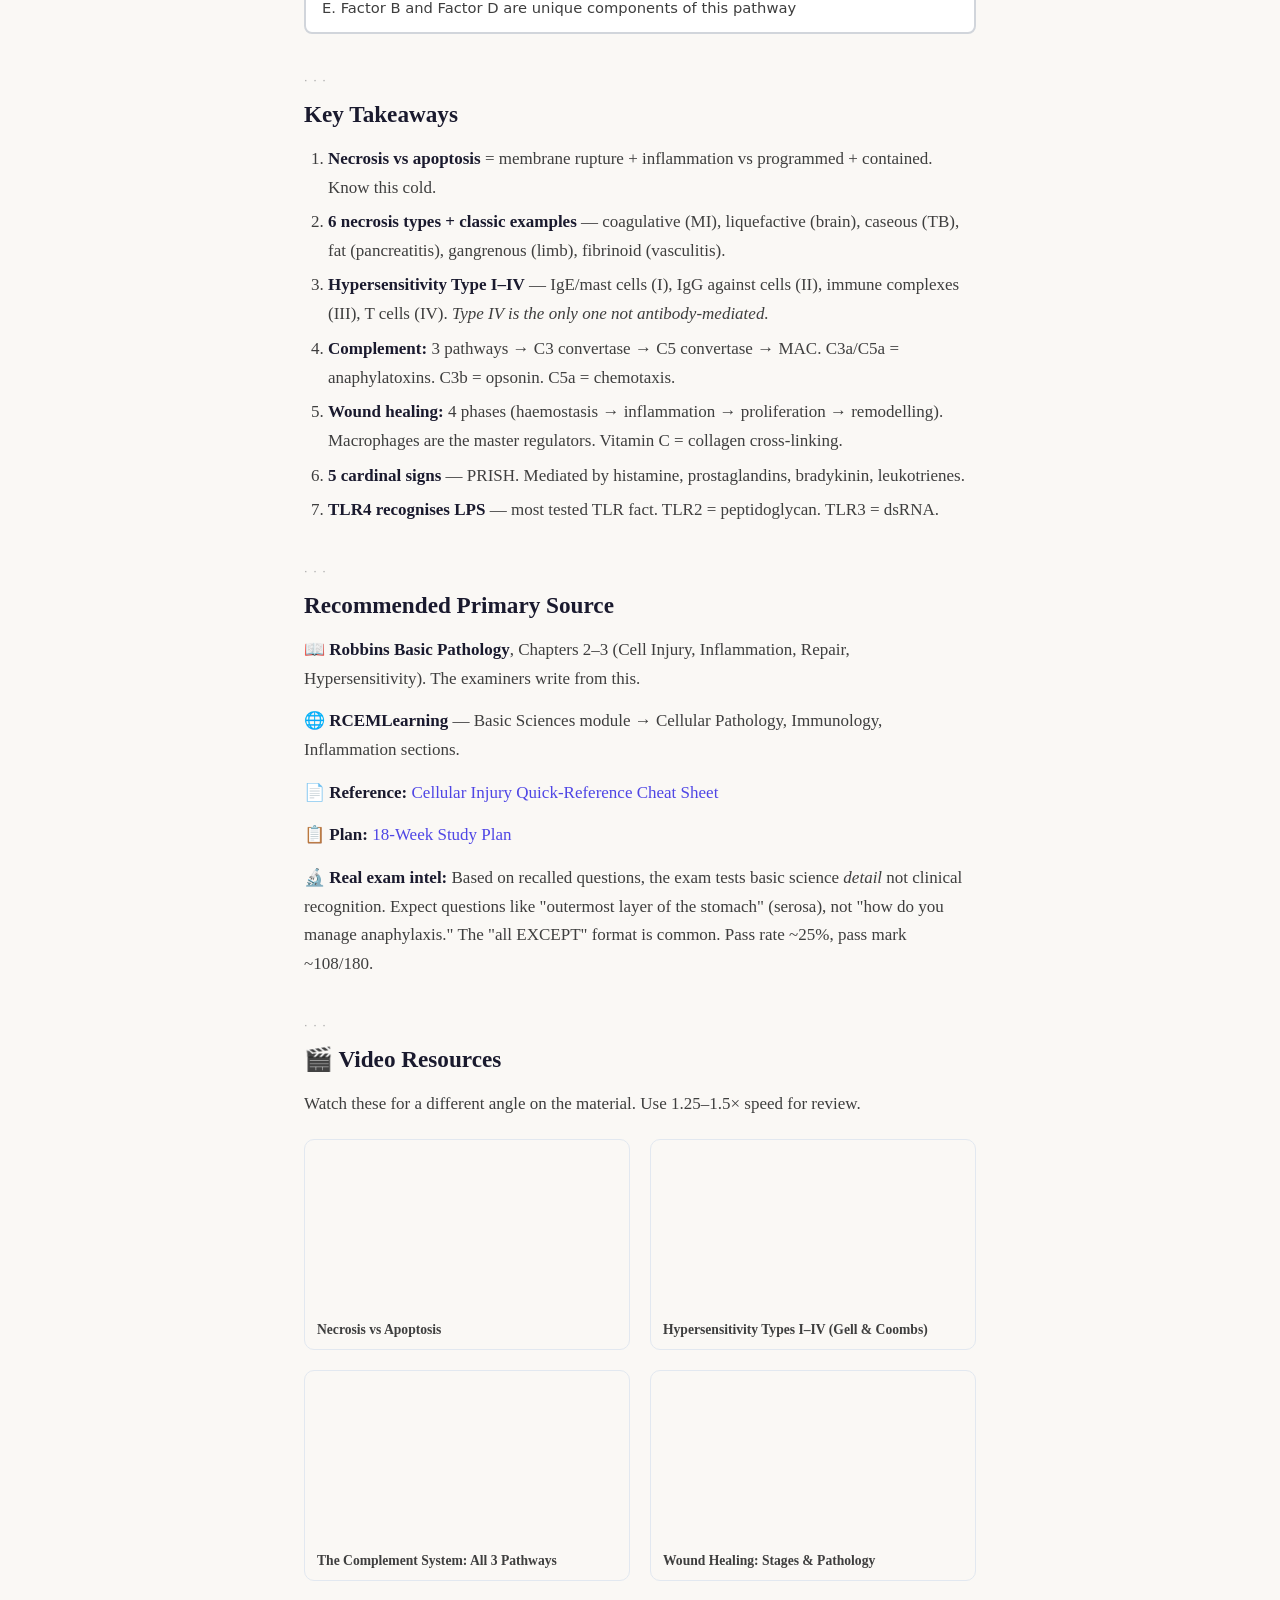
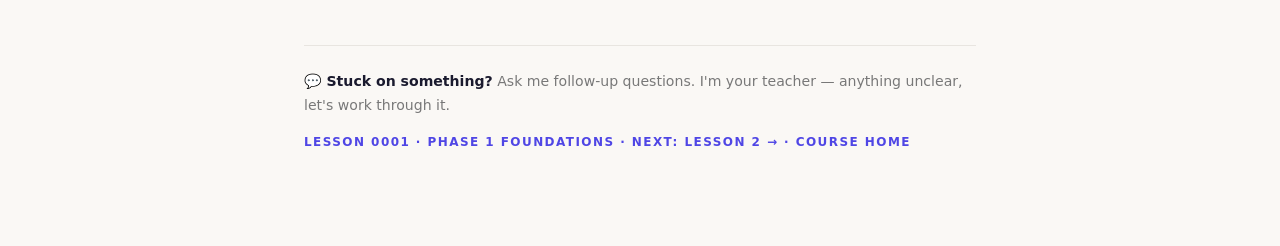
==== commit 9043bd82: "fix: correct blueprint percentages in Lesson 0001 (Pathology = 5% of total, ~55% of Pathology Qs)" ====
--- a/lessons/0001-cellular-injury-inflammation.html
+++ b/lessons/0001-cellular-injury-inflammation.html
@@ -38,12 +38,12 @@
 </header>
 
 <div class="blueprint-context">
-  <strong>🗺️ MRCEM Blueprint Context:</strong> This lesson covers ~5 questions in the exam (Pathology domain: inflammatory responses, immune responses, infection, wound healing, haematology). It's a small allocation but foundational — the concepts here underpin respiratory pathology, sepsis, trauma responses, and autoimmune disease across the entire syllabus. Do not skip this.
+  <strong>🗺️ MRCEM Blueprint Context:</strong> This lesson covers <strong>~5 of 9 Pathology questions</strong> (~55% of Pathology, ~2.8% of total exam). Pathology is the smallest category at 5% of the exam (9/180 Qs). The 5 subcategories covered here: inflammatory responses, immune responses, infection, wound healing, haematology. <strong>Do not over-invest time here</strong> — these concepts underpin respiratory pathology, sepsis, and trauma but are NOT the exam's heavy hitters. Anatomy (33%) and Physiology (33%) are.
 </div>
 
 <section>
 <h2>Why This Matters</h2>
-<p>Every disease you see in the Emergency Department — from anaphylaxis to myocardial infarction, sepsis to trauma — begins at the cellular level. MRCEM Primary tests your understanding of <em>what happens inside and between cells</em> when injury occurs. This lesson covers roughly 15-20% of the Pathology questions and underpins all of Microbiology.</p>
+<p>Every disease you see in the Emergency Department — from anaphylaxis to myocardial infarction, sepsis to trauma — begins at the cellular level. This lesson covers the <em>entire</em> Pathology domain for MRCEM Primary (~5 of the 9 Pathology questions, ~2.8% of the total exam). The concepts here underpin respiratory pathology, sepsis understanding, and autoimmune disease recognition across the syllabus.</p>
 </section>
 
 <section>
--- a/assets/style.css
+++ b/assets/style.css
@@ -1,55 +1,67 @@
 /* MRCEM Primary Exam Prep — Shared Stylesheet */
-/* Design system: Notion/Linear/every.to inspired — typography-first, micro-interactions, content-focused */
+/* Magazine aesthetic: every.to editorial warmth × Notion calm × Linear precision */
 
 /* ── Design Tokens ────────────────────────────────────────────── */
 :root {
-  /* Base */
-  --bg: #fafbfc;
+  /* Surfaces */
+  --bg: #faf8f5;
   --surface: #ffffff;
-  --border: #e5e7eb;
-  --border-light: #f3f4f6;
+  --surface-hover: #fafaf9;
+  --dark: #111827;
+  --dark-soft: #1f2937;
 
   /* Text */
-  --text: #111827;
-  --text-muted: #6b7280;
-  --text-subtle: #9ca3af;
-
-  /* Accent */
+  --text: #3e3e3e;
+  --text-heading: #1a1a2e;
+  --text-muted: #787878;
+  --text-subtle: #a3a3a3;
+
+  /* Accent — warm indigo */
   --accent: #4f46e5;
   --accent-hover: #4338ca;
   --accent-light: #eef2ff;
+  --accent-glow: rgba(79, 70, 229, 0.08);
 
   /* Semantic */
   --success: #059669;
-  --success-bg: #d1fae5;
+  --success-bg: #ecfdf5;
   --danger: #dc2626;
-  --danger-bg: #fee2e2;
+  --danger-bg: #fef2f2;
   --warning: #d97706;
-  --warning-bg: #fef3c7;
+  --warning-bg: #fffbeb;
   --info: #2563eb;
-  --info-bg: #dbeafe;
+  --info-bg: #eff6ff;
   --pink: #db2777;
-  --pink-bg: #fce7f3;
+  --pink-bg: #fdf2f8;
+  --green-soft: #f0fdf4;
+
+  /* Borders */
+  --border: #e8e5e0;
+  --border-light: #f0ede8;
 
   /* Shadows */
-  --shadow-sm: 0 1px 2px rgba(0,0,0,0.04);
-  --shadow-md: 0 4px 12px rgba(0,0,0,0.06);
-  --shadow-lg: 0 12px 32px rgba(0,0,0,0.08);
+  --shadow-sm: 0 1px 2px rgba(0,0,0,0.03);
+  --shadow-md: 0 4px 16px rgba(0,0,0,0.05);
+  --shadow-lg: 0 12px 40px rgba(0,0,0,0.07);
+  --shadow-glow: 0 0 0 4px var(--accent-glow);
 
   /* Radii */
   --radius-sm: 6px;
   --radius-md: 10px;
-  --radius-lg: 14px;
+  --radius-lg: 16px;
+  --radius-xl: 24px;
 }
 
 /* ── Reset ────────────────────────────────────────────────────── */
 *, *::before, *::after { box-sizing: border-box; margin: 0; padding: 0; }
 
-/* ── Typography ───────────────────────────────────────────────── */
+/* ── Base Typography ──────────────────────────────────────────── */
+html { scroll-behavior: smooth; }
+
 body {
   font-family: "Charter", "Georgia", "Times New Roman", serif;
   font-size: 17px;
-  line-height: 1.65;
+  line-height: 1.7;
   color: var(--text);
   background: var(--bg);
   -webkit-font-smoothing: antialiased;
@@ -57,142 +69,179 @@
 }
 
 .lesson-container {
-  max-width: 760px;
+  max-width: 720px;
   margin: 0 auto;
-  padding: 2.5rem 1.5rem 5rem;
-}
-
-/* ── Header ───────────────────────────────────────────────────── */
-header {
-  margin-bottom: 2.5rem;
-  padding-bottom: 1.5rem;
-  border-bottom: 1px solid var(--border);
-}
-
+  padding: 0 1.5rem 5rem;
+}
+
+/* ── Typography Scale ─────────────────────────────────────────── */
 .lesson-number {
-  font-family: system-ui, -apple-system, "Segoe UI", Roboto, sans-serif;
-  font-size: 0.78rem;
+  font-family: "Inter", system-ui, -apple-system, "Segoe UI", Roboto, sans-serif;
+  font-size: 0.75rem;
   font-weight: 600;
   text-transform: uppercase;
-  letter-spacing: 0.1em;
+  letter-spacing: 0.12em;
   color: var(--accent);
-  margin-bottom: 0.25rem;
 }
 
 h1 {
-  font-size: 2.2rem;
+  font-family: "Charter", "Georgia", "Times New Roman", serif;
+  font-size: 2.4rem;
   font-weight: 700;
-  line-height: 1.2;
-  margin: 0.35rem 0 0.25rem;
-  color: var(--text);
-  letter-spacing: -0.01em;
+  line-height: 1.15;
+  color: var(--text-heading);
+  letter-spacing: -0.02em;
 }
 
 h2 {
-  font-size: 1.4rem;
+  font-family: "Charter", "Georgia", "Times New Roman", serif;
+  font-size: 1.45rem;
   font-weight: 600;
-  margin: 2.25rem 0 0.75rem;
-  padding-bottom: 0.4rem;
-  border-bottom: 1px solid var(--border-light);
-  color: var(--text);
+  line-height: 1.25;
+  color: var(--text-heading);
+  margin: 2.5rem 0 1rem;
+  position: relative;
+}
+/* Section ornament above h2 */
+h2::before {
+  content: "···";
+  display: block;
+  font-family: "Inter", system-ui, sans-serif;
+  font-size: 0.7rem;
+  letter-spacing: 0.5em;
+  color: var(--text-subtle);
+  margin-bottom: 0.75rem;
+  font-weight: 400;
 }
 
 h3 {
+  font-family: "Charter", "Georgia", "Times New Roman", serif;
   font-size: 1.15rem;
   font-weight: 600;
-  margin: 1.5rem 0 0.5rem;
-  color: #374151;
+  color: var(--text-heading);
+  margin: 1.75rem 0 0.5rem;
 }
 
 p { margin-bottom: 0.85rem; }
-p + p { margin-top: -0.25rem; }
 
 ol, ul { margin: 0.5rem 0 0.85rem 1.5rem; }
 li { margin-bottom: 0.35rem; }
 
 .lesson-meta {
-  font-family: system-ui, -apple-system, "Segoe UI", Roboto, sans-serif;
-  font-size: 0.85rem;
+  font-family: "Inter", system-ui, -apple-system, "Segoe UI", Roboto, sans-serif;
+  font-size: 0.82rem;
   color: var(--text-muted);
 }
 
-strong { color: #1f2937; }
+strong { color: var(--text-heading); font-weight: 600; }
 
 /* ── Links ────────────────────────────────────────────────────── */
 a {
   color: var(--accent);
   text-decoration: none;
-  transition: color 0.15s ease;
-  background: linear-gradient(currentColor, currentColor) 0 100% / 0 1px no-repeat;
-  transition: background-size 0.2s ease, color 0.15s ease;
-  padding-bottom: 1px;
-}
-a:hover {
-  background-size: 100% 1px;
-}
+  transition: color 0.2s ease;
+}
+a:hover { color: var(--accent-hover); }
 
 /* ── Tables ───────────────────────────────────────────────────── */
 table {
   width: 100%;
   border-collapse: collapse;
-  margin: 1rem 0 1.25rem;
-  font-size: 0.9rem;
+  margin: 1.25rem 0;
+  font-size: 0.88rem;
+  border-radius: var(--radius-md);
+  overflow: hidden;
+  border: 1px solid var(--border);
 }
 th {
-  background: #f9fafb;
+  background: #fafaf9;
   font-weight: 600;
   text-align: left;
-  padding: 0.6rem 0.75rem;
+  padding: 0.65rem 0.85rem;
   border-bottom: 2px solid var(--border);
-  font-family: system-ui, -apple-system, "Segoe UI", Roboto, sans-serif;
-  font-size: 0.78rem;
+  font-family: "Inter", system-ui, sans-serif;
+  font-size: 0.72rem;
   text-transform: uppercase;
-  letter-spacing: 0.04em;
+  letter-spacing: 0.06em;
   color: var(--text-muted);
 }
 td {
-  padding: 0.5rem 0.75rem;
+  padding: 0.55rem 0.85rem;
   border-bottom: 1px solid var(--border-light);
   vertical-align: top;
 }
 tr:last-child td { border-bottom: none; }
 tr { transition: background 0.15s ease; }
 
+/* ── Pull Quote ───────────────────────────────────────────────── */
+.pull-quote {
+  text-align: center;
+  font-family: "Charter", "Georgia", serif;
+  font-size: 1.3rem;
+  font-style: italic;
+  line-height: 1.5;
+  color: var(--text-heading);
+  padding: 2rem 2.5rem;
+  margin: 2rem 0;
+  position: relative;
+}
+.pull-quote::before {
+  content: "\201C";
+  display: block;
+  font-size: 4rem;
+  line-height: 1;
+  color: var(--accent);
+  opacity: 0.25;
+  margin-bottom: -1.5rem;
+  font-style: normal;
+  font-family: "Charter", "Georgia", serif;
+}
+
 /* ── Callout Boxes ────────────────────────────────────────────── */
-/* Shared pattern: left-border accent + subtle background + rounded right */
 .blueprint-context,
 .exam-pattern,
 .key-point,
 .exam-tip,
 .mnemonic {
   padding: 1rem 1.25rem;
-  margin: 1.25rem 0;
-  border-radius: 0 var(--radius-md) var(--radius-md) 0;
-  font-size: 0.92rem;
-  font-family: system-ui, -apple-system, "Segoe UI", Roboto, sans-serif;
+  margin: 1.5rem 0;
+  border-radius: var(--radius-md);
+  font-family: "Inter", system-ui, sans-serif;
+  font-size: 0.88rem;
   line-height: 1.55;
-}
-.blueprint-context strong,
-.exam-pattern strong,
-.key-point strong,
-.exam-tip strong,
-.mnemonic strong { color: inherit; }
-
-.blueprint-context { background: var(--info-bg); border-left: 4px solid var(--info); }
+  border: 1px solid transparent;
+}
+
+.blueprint-context {
+  background: var(--info-bg);
+  border-color: #bfdbfe;
+}
 .blueprint-context strong { color: #1e40af; }
 
-.exam-pattern { background: var(--pink-bg); border-left: 4px solid var(--pink); }
+.exam-pattern {
+  background: var(--pink-bg);
+  border-color: #fbcfe8;
+}
 .exam-pattern strong { color: #9d174d; }
 
-.key-point { background: var(--warning-bg); border-left: 4px solid var(--warning); }
+.key-point {
+  background: var(--warning-bg);
+  border-color: #fde68a;
+}
 .key-point strong { color: #92400e; }
 
-.exam-tip { background: var(--accent-light); border-left: 4px solid var(--accent); }
+.exam-tip {
+  background: var(--accent-light);
+  border-color: #c7d2fe;
+}
 .exam-tip strong { color: #3730a3; }
 
-.mnemonic { background: #f0fdf4; border-left: 4px solid #22c55e; border-radius: 0 var(--radius-md) var(--radius-md) 0; }
-
-/* ── Quiz Options (base) ──────────────────────────────────────── */
+.mnemonic {
+  background: var(--green-soft);
+  border-color: #bbf7d0;
+}
+
+/* ── Quiz Options ─────────────────────────────────────────────── */
 .quiz-options {
   display: flex;
   flex-direction: column;
@@ -200,118 +249,128 @@
   margin: 1rem 0;
 }
 .quiz-option {
-  padding: 0.75rem 1rem;
-  border: 2px solid var(--border);
+  padding: 0.8rem 1rem;
+  border: 1.5px solid var(--border);
   border-radius: var(--radius-sm);
   cursor: pointer;
-  transition: border-color 0.15s ease, background 0.15s ease, transform 0.1s ease;
+  transition: all 0.2s ease;
   background: var(--surface);
-  font-size: 0.95rem;
+  font-size: 0.92rem;
+  font-family: "Inter", system-ui, sans-serif;
 }
 .quiz-option:hover {
   border-color: var(--accent);
   background: var(--accent-light);
+  box-shadow: var(--shadow-glow);
   transform: translateY(-1px);
 }
 .quiz-option:active { transform: translateY(0); }
 .quiz-option.correct {
   border-color: var(--success);
   background: var(--success-bg);
+  box-shadow: 0 0 0 3px rgba(5, 150, 105, 0.1);
 }
 .quiz-option.incorrect {
   border-color: var(--danger);
   background: var(--danger-bg);
+  box-shadow: 0 0 0 3px rgba(220, 38, 38, 0.08);
 }
 .quiz-option.reveal-correct {
   border-color: var(--success);
   background: var(--success-bg);
+  box-shadow: 0 0 0 3px rgba(5, 150, 105, 0.1);
 }
 
 /* ── Answer Feedback ──────────────────────────────────────────── */
 .answer-feedback {
   display: none;
   margin-top: 0.75rem;
-  padding: 0.75rem 1rem;
+  padding: 0.85rem 1rem;
   border-radius: var(--radius-sm);
-  font-size: 0.9rem;
+  font-size: 0.88rem;
   line-height: 1.55;
-  font-family: system-ui, -apple-system, "Segoe UI", Roboto, sans-serif;
-  animation: slideIn 0.2s ease;
-}
-.answer-feedback.correct { display: block; background: var(--success-bg); color: #065f46; }
-.answer-feedback.incorrect { display: block; background: var(--danger-bg); color: #991b1b; }
-
-@keyframes slideIn {
-  from { opacity: 0; transform: translateY(-4px); }
+  font-family: "Inter", system-ui, sans-serif;
+  animation: slideUp 0.25s ease;
+}
+.answer-feedback.correct { display: block; background: var(--success-bg); color: #065f46; border: 1px solid #a7f3d0; }
+.answer-feedback.incorrect { display: block; background: var(--danger-bg); color: #991b1b; border: 1px solid #fecaca; }
+
+@keyframes slideUp {
+  from { opacity: 0; transform: translateY(6px); }
   to { opacity: 1; transform: translateY(0); }
 }
 
 /* ── Flashcards ───────────────────────────────────────────────── */
 .flashcard {
-  border: 2px solid var(--border);
+  border: 1.5px solid var(--border);
   border-radius: var(--radius-lg);
   padding: 2rem;
   margin: 1.5rem 0;
   text-align: center;
   cursor: pointer;
   user-select: none;
-  background: linear-gradient(135deg, #f8fafc 0%, #f1f5f9 100%);
-  transition: border-color 0.2s ease, box-shadow 0.2s ease, transform 0.15s ease;
+  background: linear-gradient(135deg, #fafaf9 0%, #f5f4f0 100%);
+  transition: all 0.25s ease;
 }
 .flashcard:hover {
   border-color: var(--accent);
-  box-shadow: var(--shadow-sm);
-  transform: translateY(-1px);
+  box-shadow: var(--shadow-md);
+  transform: translateY(-2px);
 }
 .flashcard:active { transform: translateY(0); }
-.flashcard .front { font-weight: 600; font-size: 1.1rem; }
+.flashcard .front { font-weight: 600; font-size: 1.05rem; color: var(--text-heading); }
 .flashcard .back {
   display: none;
   margin-top: 1rem;
   padding-top: 1rem;
-  border-top: 1px solid var(--border);
-  color: #4b5563;
+  border-top: 1px solid var(--border-light);
+  color: var(--text-muted);
 }
 .flashcard.flipped .front { display: none; }
-.flashcard.flipped .back { display: block; }
+.flashcard.flipped .back { display: block; animation: fadeIn 0.3s ease; }
+
+@keyframes fadeIn {
+  from { opacity: 0; }
+  to { opacity: 1; }
+}
+
+/* ── Drop Cap (for lesson intros) ─────────────────────────────── */
+.drop-cap::first-letter {
+  float: left;
+  font-size: 3.8rem;
+  line-height: 0.8;
+  padding-right: 0.5rem;
+  padding-top: 0.2rem;
+  color: var(--accent);
+  font-weight: 700;
+}
 
 /* ── Footer ───────────────────────────────────────────────────── */
 footer {
-  margin-top: 3rem;
+  margin-top: 4rem;
   padding-top: 1.5rem;
   border-top: 1px solid var(--border);
-  font-size: 0.9rem;
+  font-size: 0.88rem;
   color: var(--text-muted);
+  font-family: "Inter", system-ui, sans-serif;
 }
 footer a { color: var(--accent); }
-
-/* ── Animations ───────────────────────────────────────────────── */
-@keyframes fadeIn {
-  from { opacity: 0; transform: translateY(8px); }
-  to { opacity: 1; transform: translateY(0); }
-}
-section { animation: fadeIn 0.4s ease both; }
-section:nth-child(1) { animation-delay: 0s; }
-section:nth-child(2) { animation-delay: 0.05s; }
-section:nth-child(3) { animation-delay: 0.1s; }
-section:nth-child(4) { animation-delay: 0.15s; }
-section:nth-child(5) { animation-delay: 0.2s; }
-section:nth-child(6) { animation-delay: 0.25s; }
 
 /* ── Print ────────────────────────────────────────────────────── */
 @media print {
-  body { font-size: 12pt; background: #fff; }
+  body { font-size: 12pt; background: #fff; color: #000; }
   .lesson-container { max-width: 100%; padding: 0; }
   .quiz-options, .flashcard, .answer-feedback { display: none; }
   .blueprint-context, .exam-pattern, .key-point, .exam-tip, .mnemonic {
-    border-left: 2px solid #000;
+    border: 1px solid #ccc;
     background: #fff;
     padding: 0.5rem 0.75rem;
   }
-  section { animation: none; }
+  h2::before { display: none; }
 }
 
 /* ── Cheatsheet ───────────────────────────────────────────────── */
 .cheatsheet { font-size: 0.9rem; }
 .cheatsheet h2 { font-size: 1.1rem; }
+.cheatsheet h2::before { content: none; }
 .cheatsheet table { font-size: 0.8rem; }
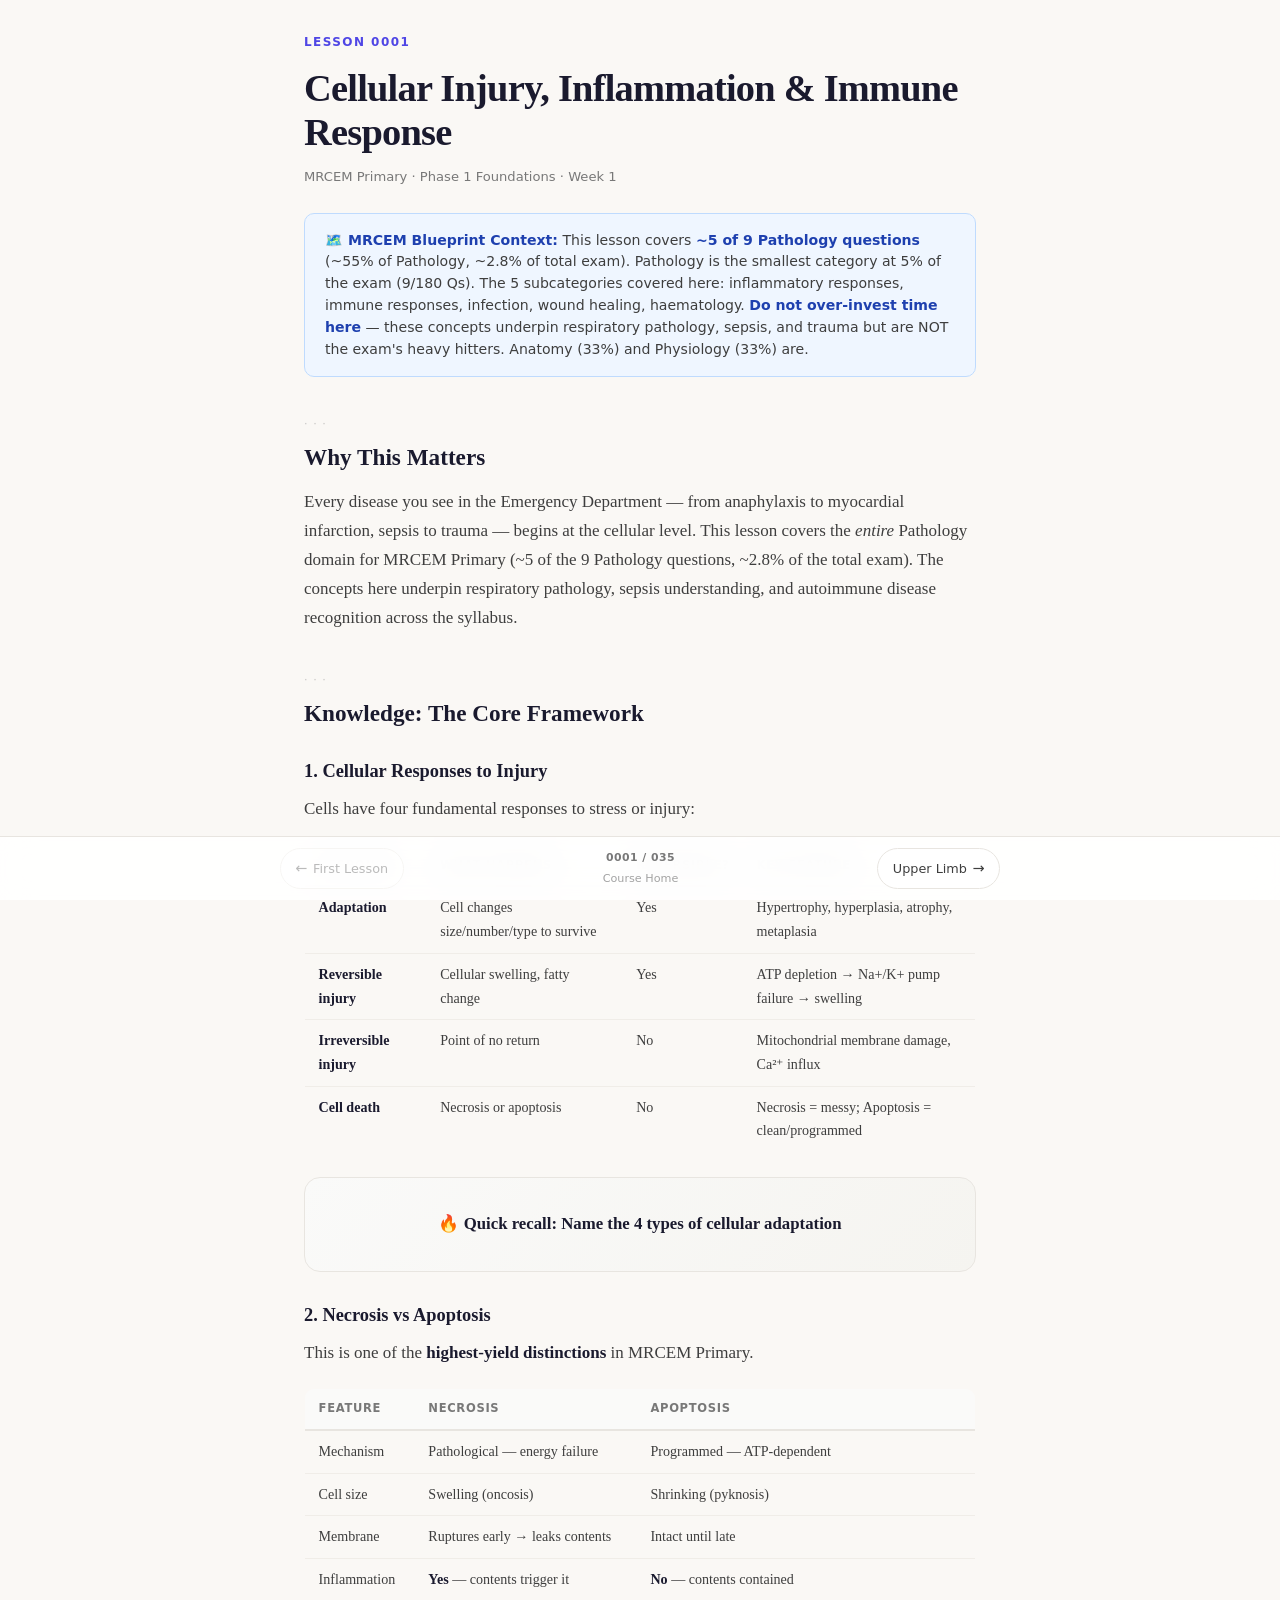
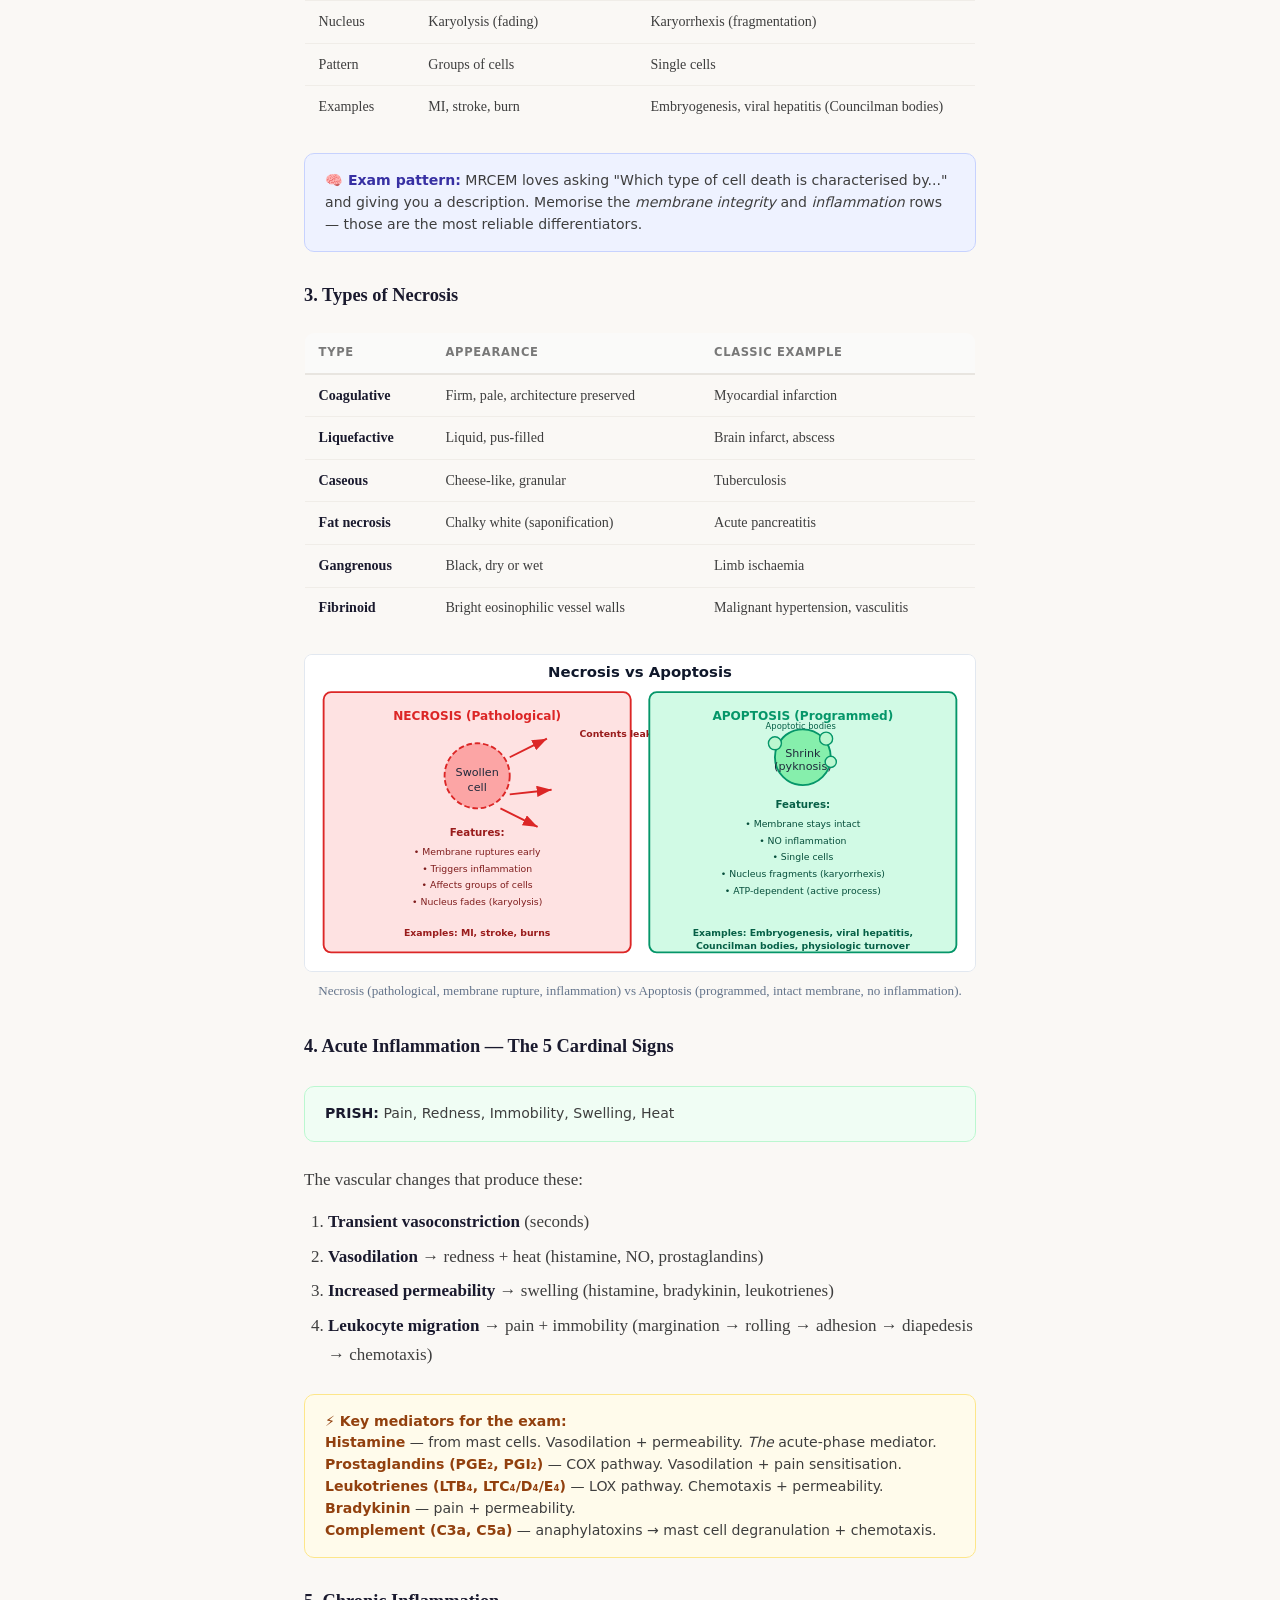
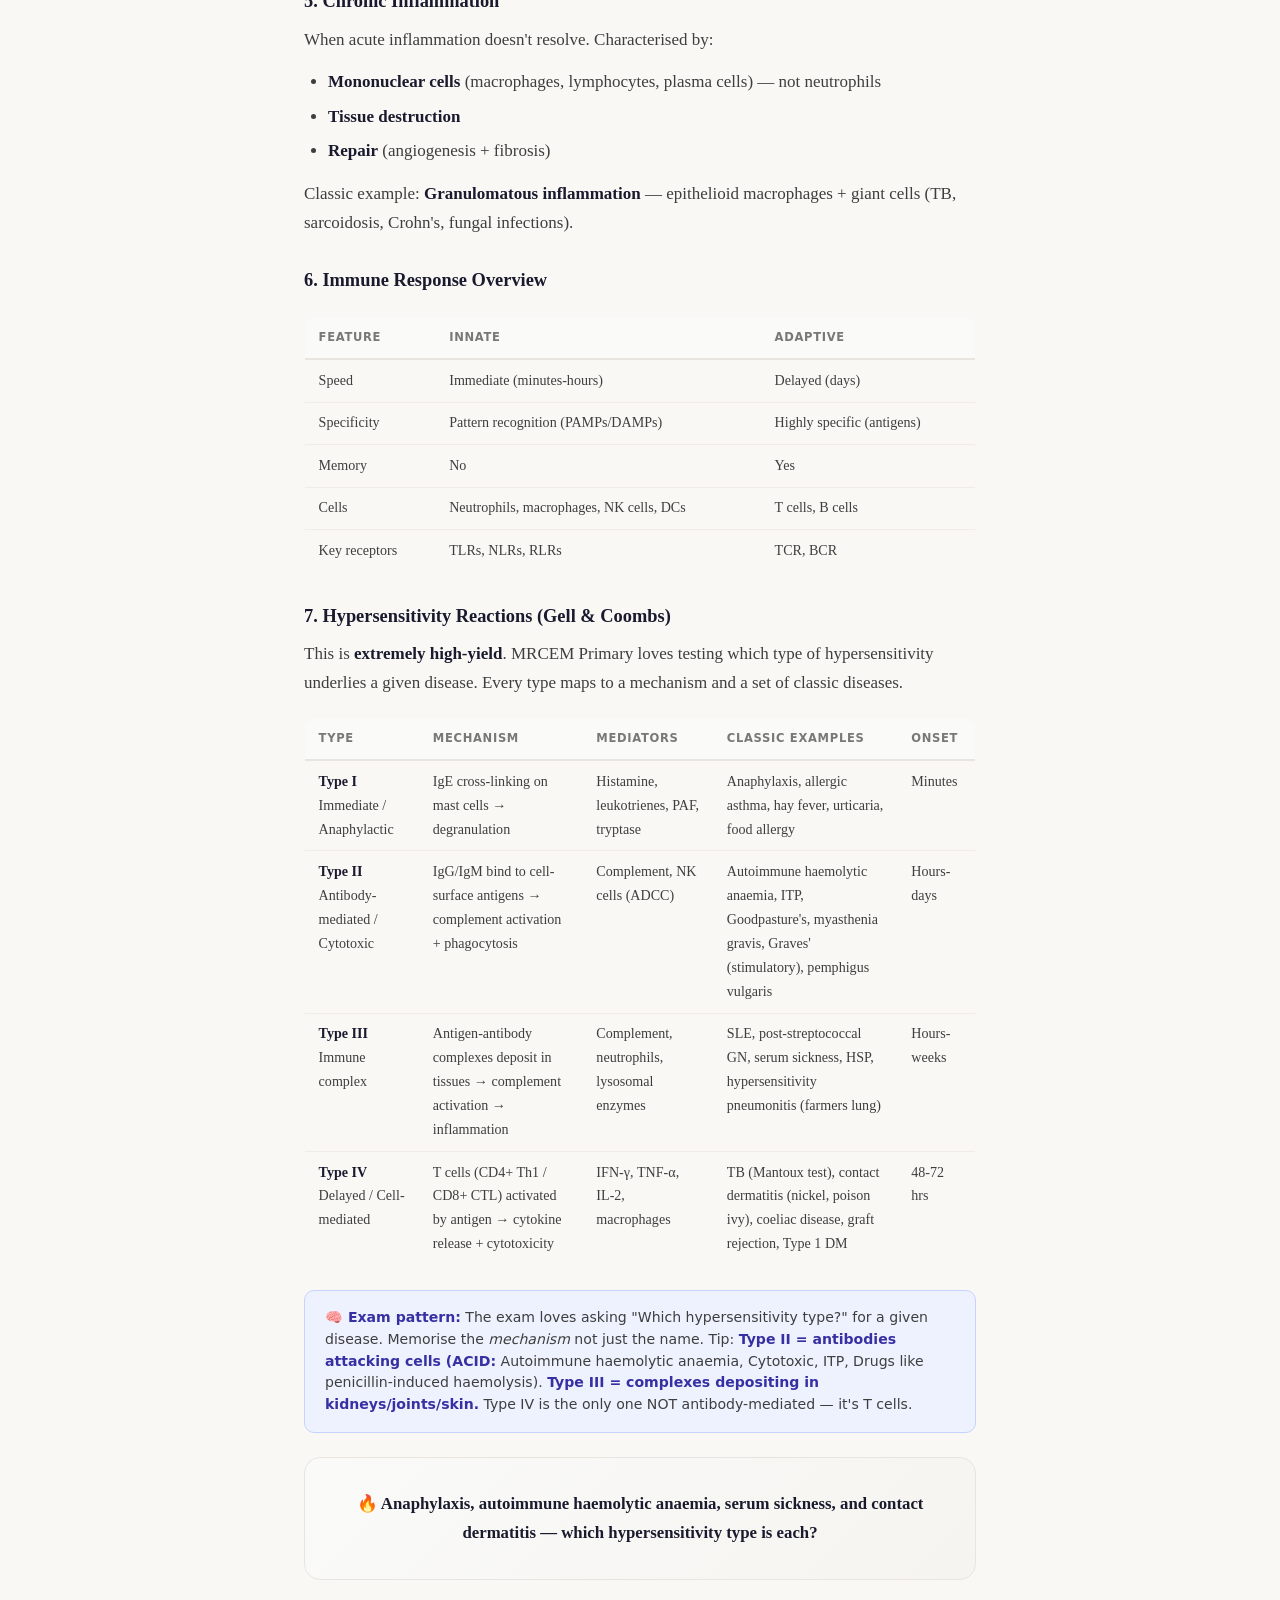
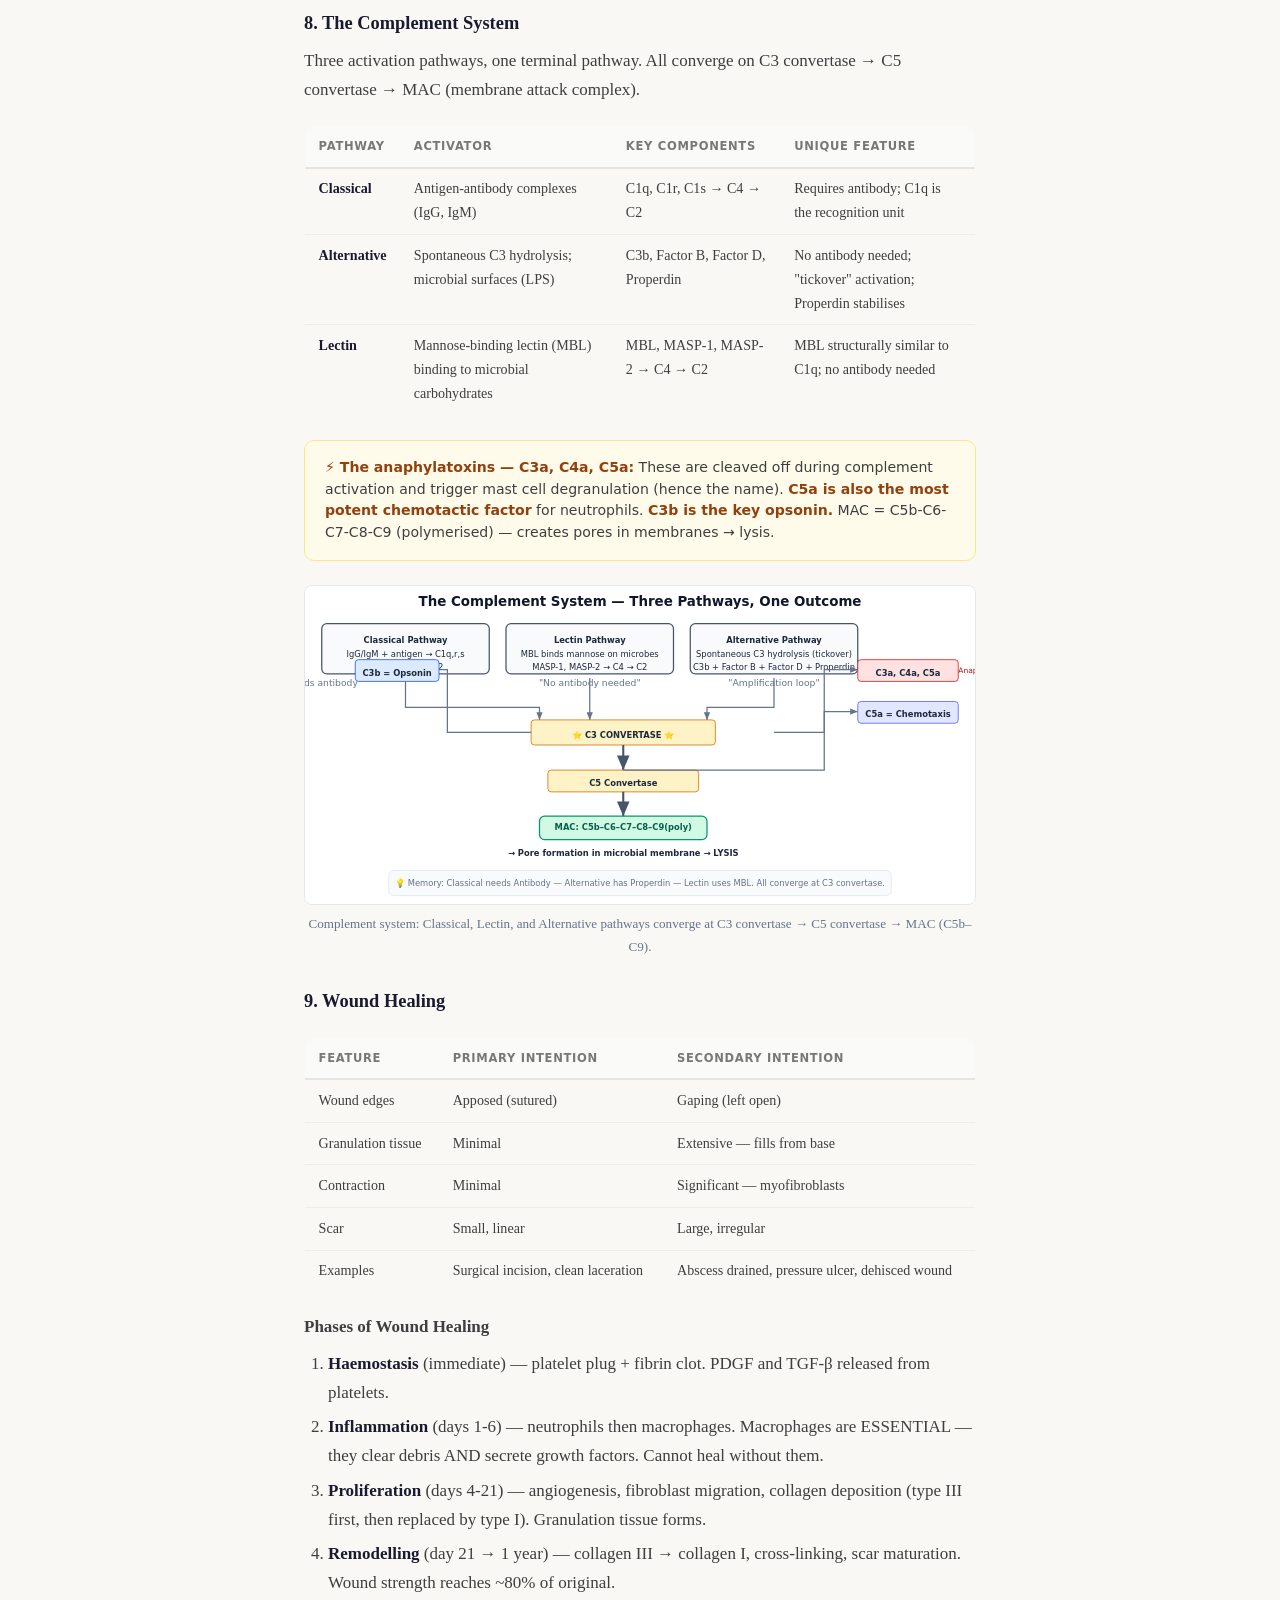
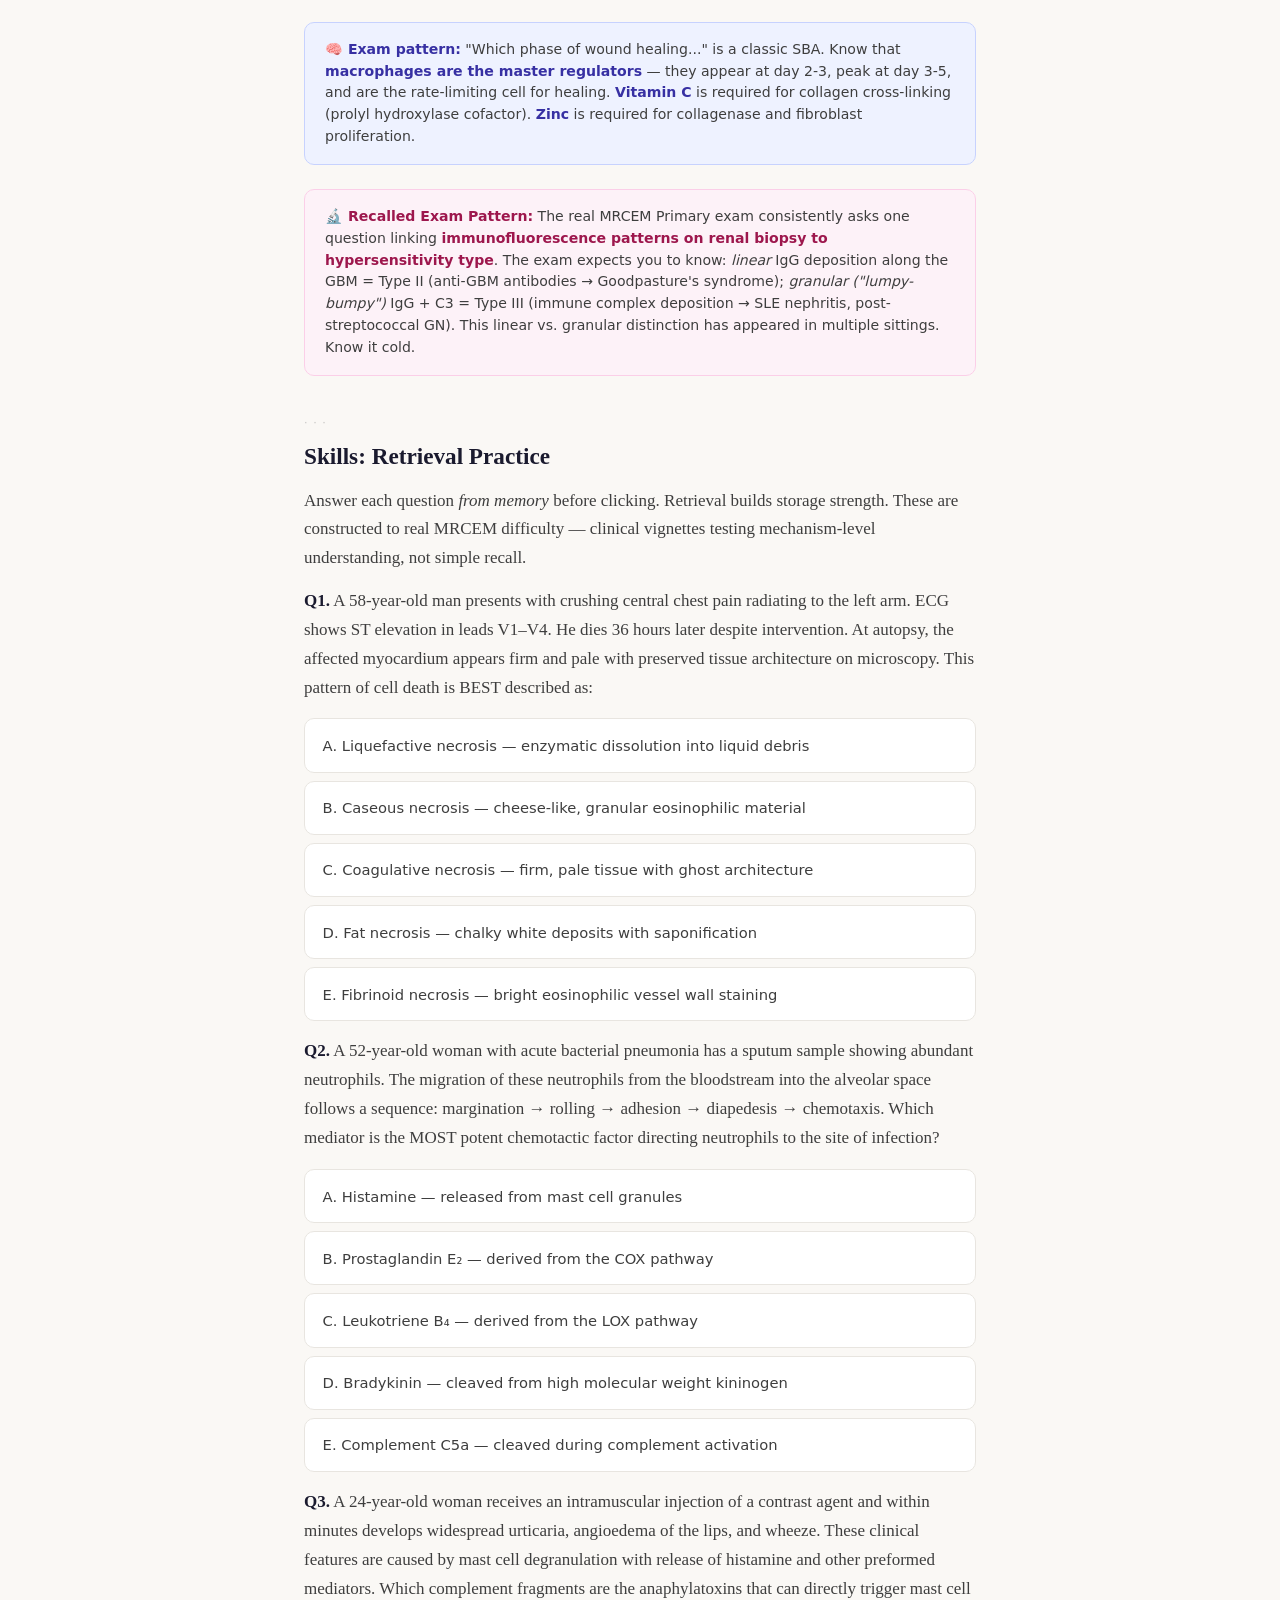
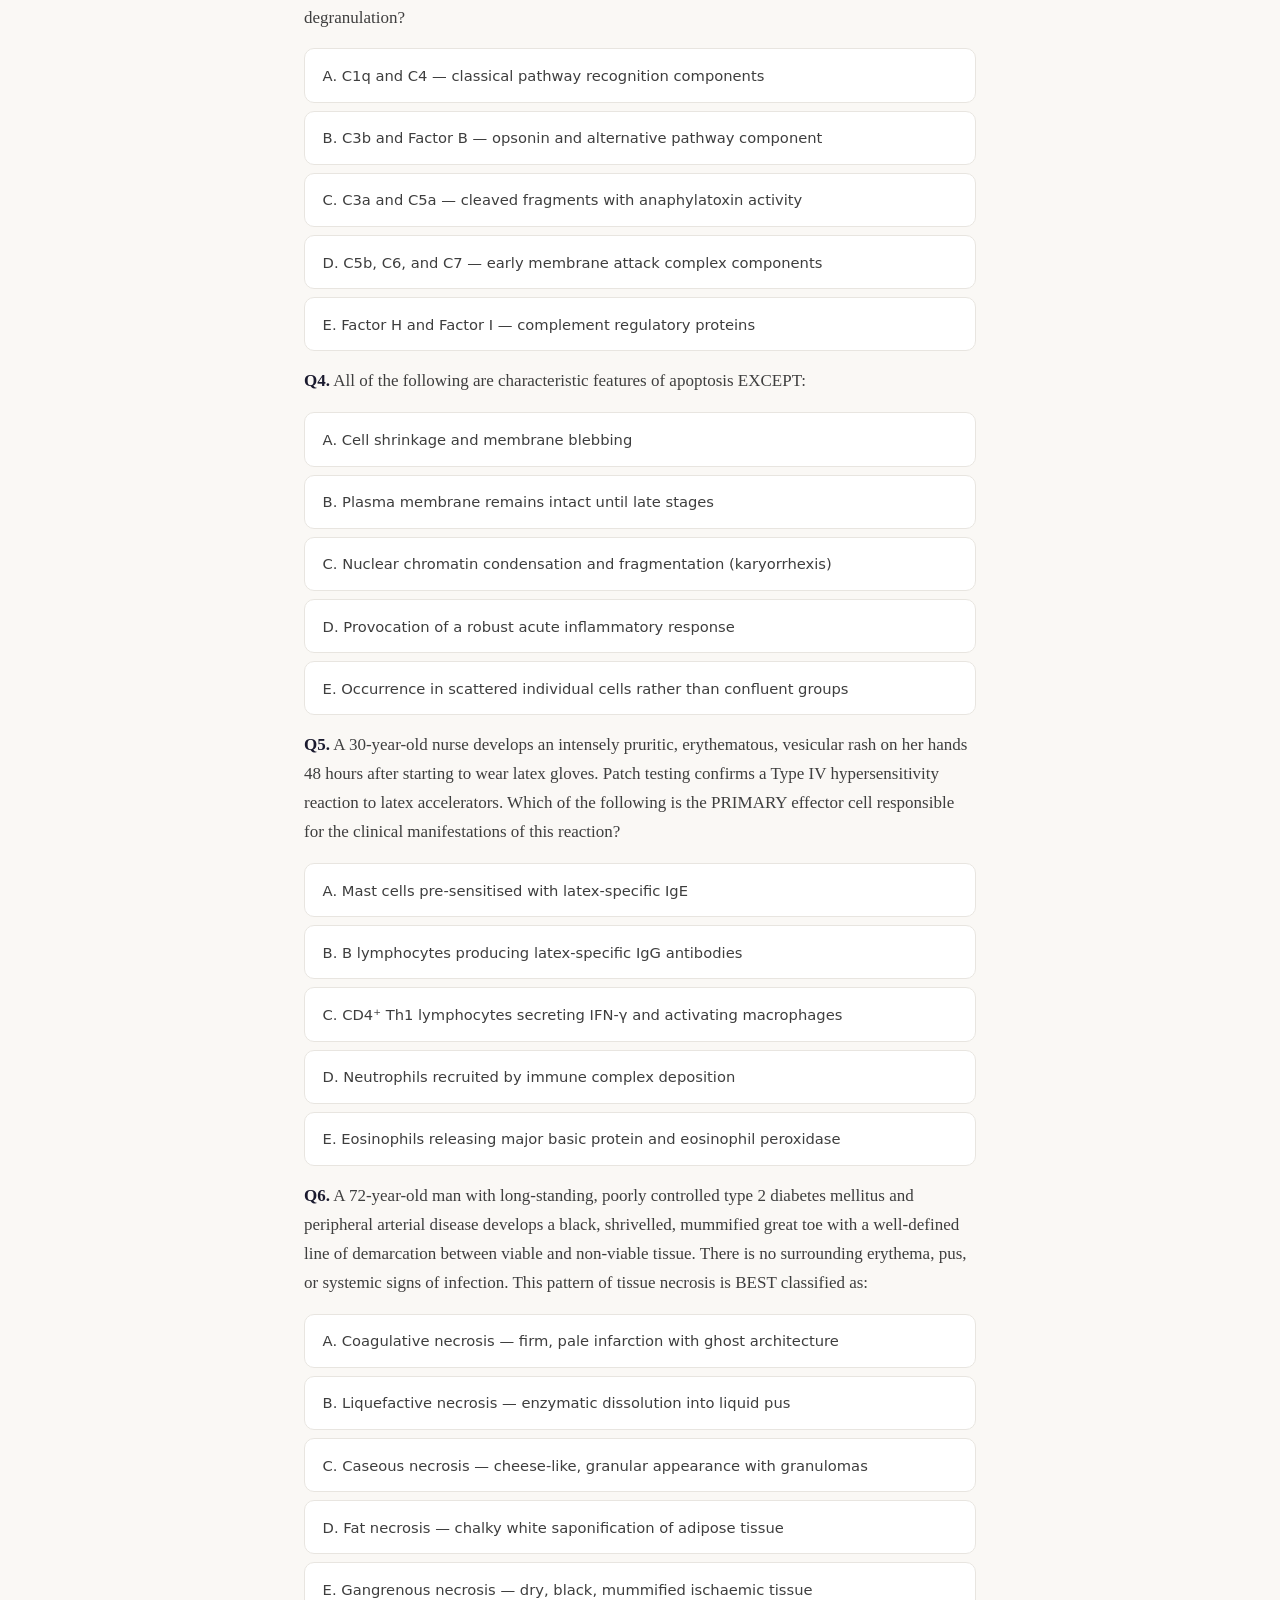
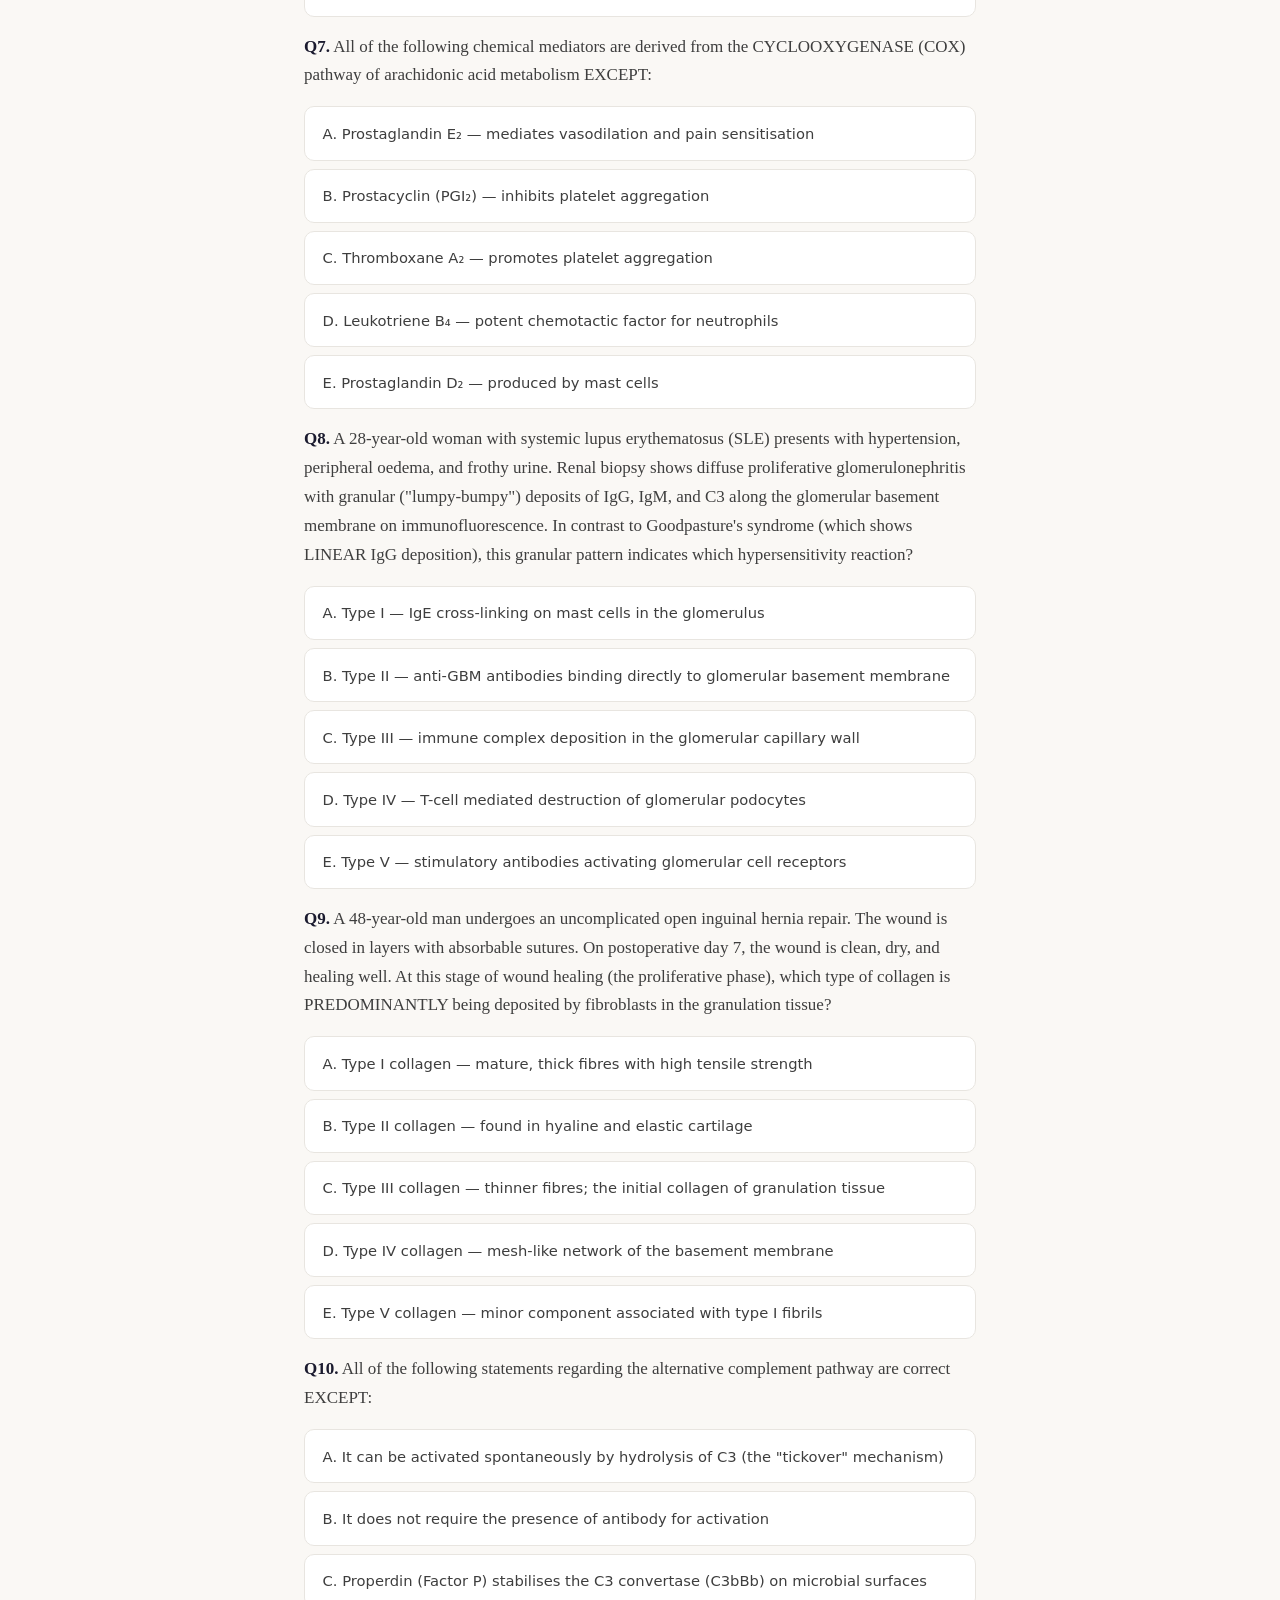
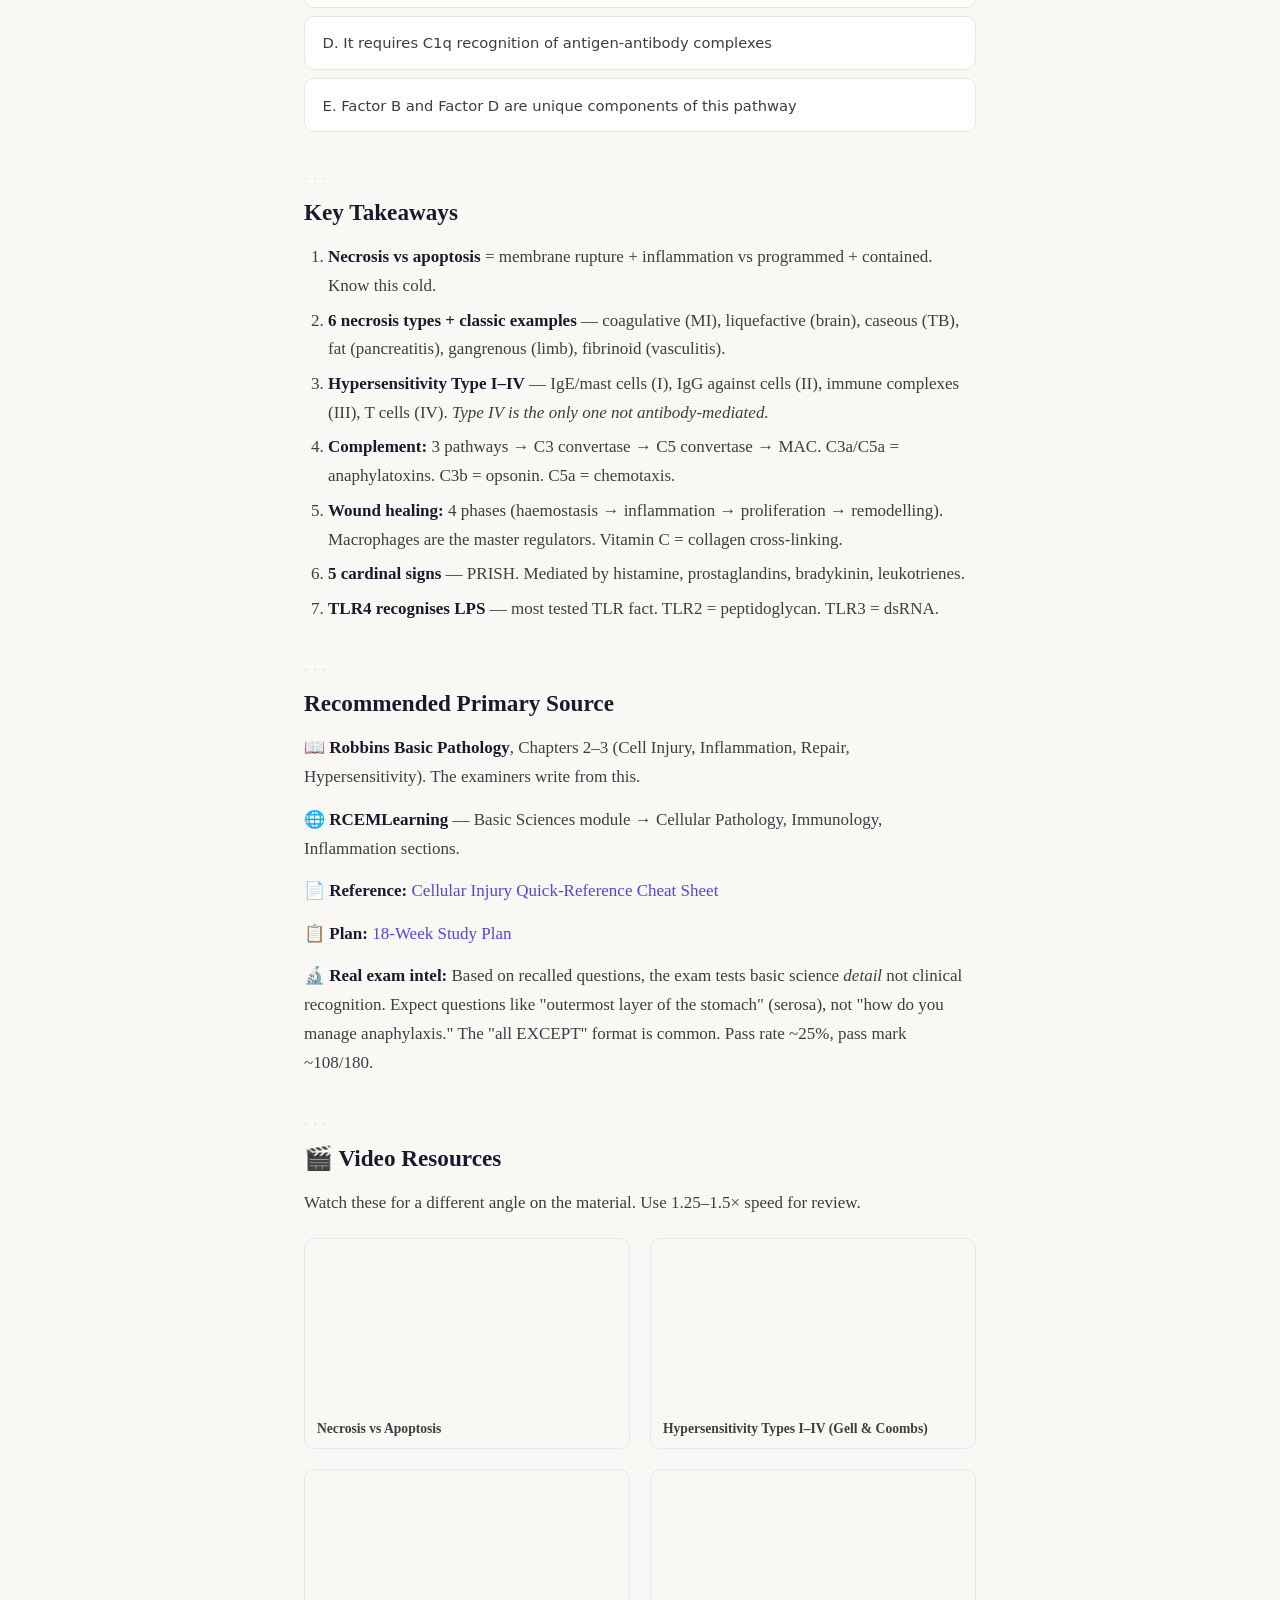
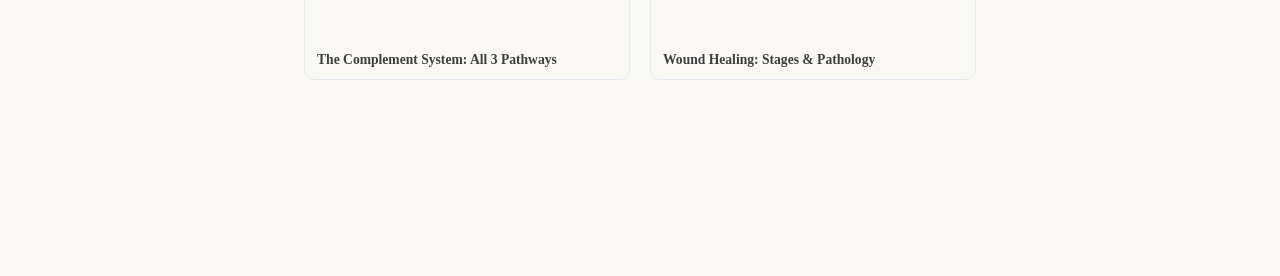
==== commit 7961a649: "Design v2: polished bottom nav bar, premium micro-interactions, reading progress - Replaced plain te" ====
--- a/lessons/0001-cellular-injury-inflammation.html
+++ b/lessons/0001-cellular-injury-inflammation.html
@@ -6,29 +6,11 @@
 <title>MRCEM Primary — Lesson 1: Cellular Injury, Inflammation &amp; Immune Response</title>
 <link rel="stylesheet" href="../assets/style.css">
 <style>
-  .quiz-options { display: flex; flex-direction: column; gap: 0.5rem; margin: 1rem 0; }
-  .quiz-option { padding: 0.75rem 1rem; border: 2px solid #d1d5db; border-radius: 8px; cursor: pointer; transition: all 0.15s; background: #fff; }
-  .quiz-option:hover { border-color: #6366f1; background: #eef2ff; }
-  .quiz-option.correct { border-color: #059669; background: #d1fae5; }
-  .quiz-option.incorrect { border-color: #dc2626; background: #fee2e2; }
-  .quiz-option.reveal-correct { border-color: #059669; background: #d1fae5; }
-  .answer-feedback { display: none; margin-top: 0.75rem; padding: 0.75rem 1rem; border-radius: 8px; font-size: 0.9rem; line-height: 1.55; }
-  .answer-feedback.correct { display: block; background: #d1fae5; color: #065f46; }
-  .answer-feedback.incorrect { display: block; background: #fee2e2; color: #991b1b; }
-  .flashcard { border: 2px solid #e5e7eb; border-radius: 12px; padding: 2rem; margin: 1.5rem 0; text-align: center; cursor: pointer; user-select: none; background: linear-gradient(135deg, #f8fafc 0%, #f1f5f9 100%); }
-  .flashcard .front { font-weight: 600; font-size: 1.1rem; }
-  .flashcard .back { display: none; margin-top: 1rem; padding-top: 1rem; border-top: 1px solid #e5e7eb; color: #4b5563; }
-  .flashcard.flipped .front { display: none; }
-  .flashcard.flipped .back { display: block; }
-  .key-point { background: #fef3c7; border-left: 4px solid #f59e0b; padding: 1rem 1.25rem; margin: 1rem 0; border-radius: 0 8px 8px 0; }
-  .exam-tip { background: #e0e7ff; border-left: 4px solid #6366f1; padding: 1rem 1.25rem; margin: 1rem 0; border-radius: 0 8px 8px 0; }
-  .blueprint-context { background: #dbeafe; border-left: 4px solid #2563eb; padding: 1rem 1.25rem; margin: 1.25rem 0; border-radius: 0 8px 8px 0; font-size: 0.92rem; }
-  .blueprint-context strong { color: #1e40af; }
-  .exam-pattern { background: #fce7f3; border-left: 4px solid #db2777; padding: 1rem 1.25rem; margin: 1.25rem 0; border-radius: 0 8px 8px 0; font-size: 0.92rem; }
-  .exam-pattern strong { color: #9d174d; }
+  /* All component styles now in ../assets/style.css */
 </style>
 </head>
 <body>
+<div class="reading-progress" id="readingProgress"></div>
 <div class="lesson-container">
 
 <header>
@@ -429,12 +411,21 @@
 </div>
 </section>
 
-<footer>
-  <p>💬 <strong>Stuck on something?</strong> Ask me follow-up questions. I'm your teacher — anything unclear, let's work through it.</p>
-  <p class="lesson-number">Lesson 0001 · Phase 1 Foundations · <a href="0002-upper-limb-anatomy.html">Next: Lesson 2 →</a> · <a href="../index.html">Course Home</a></p>
-</footer>
-
-</div>
+</div><!-- /lesson-container -->
+
+<div class="nav-spacer"></div>
+<nav class="lesson-nav" id="lessonNav">
+  <div class="lesson-nav-inner">
+    <span class="nav-pill disabled"><span class="arrow arrow-left">←</span> First Lesson</span>
+    <div class="nav-center">
+      <span class="nav-progress">0001 / 035</span>
+      <a href="../index.html" class="nav-home">Course Home</a>
+    </div>
+    <a href="0002-upper-limb-anatomy.html" class="nav-pill">Upper Limb <span class="arrow arrow-right">→</span></a>
+  </div>
+</nav>
+
+<button class="back-to-top" id="backToTop" aria-label="Back to top" title="Back to top">↑</button>
 
 <script>
 function checkAnswer(qid, el, correctIdx) {
@@ -493,5 +484,44 @@
 }
 </script>
 
+<!-- ═══ Shared Interactions ═══════════════════════════════════════ -->
+<script>
+(function() {
+  // ── Flashcard toggle ────────────────────────────────────────
+  document.querySelectorAll('.flashcard').forEach(card => {
+    card.addEventListener('click', () => card.classList.toggle('flipped'));
+  });
+
+  // ── Reading progress bar ────────────────────────────────────
+  const progressBar = document.getElementById('readingProgress');
+  if (progressBar) {
+    window.addEventListener('scroll', () => {
+      const docH = document.documentElement.scrollHeight - window.innerHeight;
+      const pct = docH > 0 ? Math.min((window.scrollY / docH) * 100, 100) : 0;
+      progressBar.style.width = pct + '%';
+    }, { passive: true });
+  }
+
+  // ── Nav bar scroll shadow ───────────────────────────────────
+  const nav = document.getElementById('lessonNav');
+  if (nav) {
+    window.addEventListener('scroll', () => {
+      nav.classList.toggle('scrolled', window.scrollY > 100);
+    }, { passive: true });
+  }
+
+  // ── Back to top ─────────────────────────────────────────────
+  const btn = document.getElementById('backToTop');
+  if (btn) {
+    window.addEventListener('scroll', () => {
+      btn.classList.toggle('visible', window.scrollY > 400);
+    }, { passive: true });
+    btn.addEventListener('click', () => {
+      window.scrollTo({ top: 0, behavior: 'smooth' });
+    });
+  }
+})();
+</script>
+
 </body>
 </html>
--- a/assets/style.css
+++ b/assets/style.css
@@ -1,5 +1,6 @@
-/* MRCEM Primary Exam Prep — Shared Stylesheet */
+/* MRCEM Primary Exam Prep — Shared Stylesheet v2 */
 /* Magazine aesthetic: every.to editorial warmth × Notion calm × Linear precision */
+/* ─────────────────────────────────────────────────────────────────── */
 
 /* ── Design Tokens ────────────────────────────────────────────── */
 :root {
@@ -44,16 +45,33 @@
   --shadow-md: 0 4px 16px rgba(0,0,0,0.05);
   --shadow-lg: 0 12px 40px rgba(0,0,0,0.07);
   --shadow-glow: 0 0 0 4px var(--accent-glow);
+  --shadow-card-hover: 0 8px 30px rgba(0,0,0,0.06), 0 0 0 1px rgba(79,70,229,0.06);
 
   /* Radii */
   --radius-sm: 6px;
   --radius-md: 10px;
   --radius-lg: 16px;
   --radius-xl: 24px;
+
+  /* Nav bar */
+  --nav-height: 64px;
 }
 
 /* ── Reset ────────────────────────────────────────────────────── */
 *, *::before, *::after { box-sizing: border-box; margin: 0; padding: 0; }
+
+/* ── Reading Progress Bar ─────────────────────────────────────── */
+.reading-progress {
+  position: fixed;
+  top: 0;
+  left: 0;
+  height: 3px;
+  background: linear-gradient(90deg, var(--accent) 0%, #818cf8 100%);
+  z-index: 1000;
+  width: 0%;
+  transition: width 0.15s linear;
+  border-radius: 0 1px 1px 0;
+}
 
 /* ── Base Typography ──────────────────────────────────────────── */
 html { scroll-behavior: smooth; }
@@ -68,10 +86,17 @@
   -moz-osx-font-smoothing: grayscale;
 }
 
+/* ── Page Entry Animation ─────────────────────────────────────── */
+@keyframes pageEnter {
+  from { opacity: 0; transform: translateY(12px); }
+  to   { opacity: 1; transform: translateY(0); }
+}
+
 .lesson-container {
   max-width: 720px;
   margin: 0 auto;
-  padding: 0 1.5rem 5rem;
+  padding: 0 1.5rem 7rem;
+  animation: pageEnter 0.5s ease both;
 }
 
 /* ── Typography Scale ─────────────────────────────────────────── */
@@ -82,6 +107,7 @@
   text-transform: uppercase;
   letter-spacing: 0.12em;
   color: var(--accent);
+  margin-top: 2rem;
 }
 
 h1 {
@@ -91,6 +117,7 @@
   line-height: 1.15;
   color: var(--text-heading);
   letter-spacing: -0.02em;
+  margin: 0.35rem 0 0.75rem;
 }
 
 h2 {
@@ -102,7 +129,7 @@
   margin: 2.5rem 0 1rem;
   position: relative;
 }
-/* Section ornament above h2 */
+/* Section ornament above h2 — now with a subtle scale-in animation */
 h2::before {
   content: "···";
   display: block;
@@ -112,6 +139,12 @@
   color: var(--text-subtle);
   margin-bottom: 0.75rem;
   font-weight: 400;
+  opacity: 0.6;
+  animation: ornamentIn 0.4s ease both;
+}
+@keyframes ornamentIn {
+  from { opacity: 0; letter-spacing: 0.2em; }
+  to   { opacity: 0.6; letter-spacing: 0.5em; }
 }
 
 h3 {
@@ -135,13 +168,26 @@
 
 strong { color: var(--text-heading); font-weight: 600; }
 
-/* ── Links ────────────────────────────────────────────────────── */
+/* ── Links — with background-slide underline ───────────────────── */
 a {
   color: var(--accent);
   text-decoration: none;
-  transition: color 0.2s ease;
-}
-a:hover { color: var(--accent-hover); }
+  background-image: linear-gradient(var(--accent-glow), var(--accent-glow));
+  background-repeat: no-repeat;
+  background-position: 0 100%;
+  background-size: 0% 2px;
+  transition: background-size 0.25s ease, color 0.2s ease;
+}
+a:hover {
+  color: var(--accent-hover);
+  background-size: 100% 2px;
+}
+
+/* ── ::selection ──────────────────────────────────────────────── */
+::selection {
+  background: var(--accent-light);
+  color: var(--accent-hover);
+}
 
 /* ── Tables ───────────────────────────────────────────────────── */
 table {
@@ -172,6 +218,7 @@
 }
 tr:last-child td { border-bottom: none; }
 tr { transition: background 0.15s ease; }
+tr:hover { background: #fafaf9; }
 
 /* ── Pull Quote ───────────────────────────────────────────────── */
 .pull-quote {
@@ -209,37 +256,74 @@
   font-family: "Inter", system-ui, sans-serif;
   font-size: 0.88rem;
   line-height: 1.55;
-  border: 1px solid transparent;
+  border: 1px solid;
+  position: relative;
+  overflow: hidden;
+  transition: box-shadow 0.3s ease, transform 0.2s ease;
+}
+/* Subtle left-glow on hover */
+.blueprint-context::before,
+.exam-pattern::before,
+.key-point::before,
+.exam-tip::before,
+.mnemonic::before {
+  content: "";
+  position: absolute;
+  left: 0; top: 0; bottom: 0;
+  width: 3px;
+  border-radius: 3px 0 0 3px;
+  opacity: 0;
+  transition: opacity 0.3s ease;
+}
+.blueprint-context:hover,
+.exam-pattern:hover,
+.key-point:hover,
+.exam-tip:hover,
+.mnemonic:hover {
+  box-shadow: var(--shadow-md);
+  transform: translateY(-1px);
+}
+.blueprint-context:hover::before,
+.exam-pattern:hover::before,
+.key-point:hover::before,
+.exam-tip:hover::before,
+.mnemonic:hover::before {
+  opacity: 1;
 }
 
 .blueprint-context {
   background: var(--info-bg);
   border-color: #bfdbfe;
 }
+.blueprint-context::before { background: var(--info); }
 .blueprint-context strong { color: #1e40af; }
 
 .exam-pattern {
   background: var(--pink-bg);
   border-color: #fbcfe8;
 }
+.exam-pattern::before { background: var(--pink); }
 .exam-pattern strong { color: #9d174d; }
 
 .key-point {
   background: var(--warning-bg);
   border-color: #fde68a;
 }
+.key-point::before { background: var(--warning); }
 .key-point strong { color: #92400e; }
 
 .exam-tip {
   background: var(--accent-light);
   border-color: #c7d2fe;
 }
+.exam-tip::before { background: var(--accent); }
 .exam-tip strong { color: #3730a3; }
 
 .mnemonic {
   background: var(--green-soft);
   border-color: #bbf7d0;
 }
+.mnemonic::before { background: var(--success); }
 
 /* ── Quiz Options ─────────────────────────────────────────────── */
 .quiz-options {
@@ -249,14 +333,16 @@
   margin: 1rem 0;
 }
 .quiz-option {
-  padding: 0.8rem 1rem;
+  padding: 0.85rem 1.1rem;
   border: 1.5px solid var(--border);
-  border-radius: var(--radius-sm);
+  border-radius: var(--radius-md);
   cursor: pointer;
-  transition: all 0.2s ease;
+  transition: all 0.2s cubic-bezier(0.2, 0, 0, 1);
   background: var(--surface);
   font-size: 0.92rem;
   font-family: "Inter", system-ui, sans-serif;
+  position: relative;
+  user-select: none;
 }
 .quiz-option:hover {
   border-color: var(--accent);
@@ -264,16 +350,21 @@
   box-shadow: var(--shadow-glow);
   transform: translateY(-1px);
 }
-.quiz-option:active { transform: translateY(0); }
+.quiz-option:active {
+  transform: translateY(0);
+  transition: transform 0.05s ease;
+}
 .quiz-option.correct {
   border-color: var(--success);
   background: var(--success-bg);
   box-shadow: 0 0 0 3px rgba(5, 150, 105, 0.1);
+  animation: correctPulse 0.5s ease;
 }
 .quiz-option.incorrect {
   border-color: var(--danger);
   background: var(--danger-bg);
   box-shadow: 0 0 0 3px rgba(220, 38, 38, 0.08);
+  animation: shake 0.4s ease;
 }
 .quiz-option.reveal-correct {
   border-color: var(--success);
@@ -281,26 +372,51 @@
   box-shadow: 0 0 0 3px rgba(5, 150, 105, 0.1);
 }
 
+@keyframes correctPulse {
+  0%   { transform: scale(1); }
+  50%  { transform: scale(1.015); }
+  100% { transform: scale(1); }
+}
+
+@keyframes shake {
+  0%, 100% { transform: translateX(0); }
+  20%      { transform: translateX(-4px); }
+  40%      { transform: translateX(4px); }
+  60%      { transform: translateX(-2px); }
+  80%      { transform: translateX(2px); }
+}
+
 /* ── Answer Feedback ──────────────────────────────────────────── */
 .answer-feedback {
   display: none;
   margin-top: 0.75rem;
-  padding: 0.85rem 1rem;
+  padding: 0.9rem 1.1rem;
   border-radius: var(--radius-sm);
   font-size: 0.88rem;
   line-height: 1.55;
   font-family: "Inter", system-ui, sans-serif;
-  animation: slideUp 0.25s ease;
-}
-.answer-feedback.correct { display: block; background: var(--success-bg); color: #065f46; border: 1px solid #a7f3d0; }
-.answer-feedback.incorrect { display: block; background: var(--danger-bg); color: #991b1b; border: 1px solid #fecaca; }
+  animation: slideUp 0.3s cubic-bezier(0.2, 0, 0, 1);
+  border: 1px solid;
+}
+.answer-feedback.correct {
+  display: block;
+  background: var(--success-bg);
+  color: #065f46;
+  border-color: #a7f3d0;
+}
+.answer-feedback.incorrect {
+  display: block;
+  background: var(--danger-bg);
+  color: #991b1b;
+  border-color: #fecaca;
+}
 
 @keyframes slideUp {
-  from { opacity: 0; transform: translateY(6px); }
-  to { opacity: 1; transform: translateY(0); }
-}
-
-/* ── Flashcards ───────────────────────────────────────────────── */
+  from { opacity: 0; transform: translateY(8px); }
+  to   { opacity: 1; transform: translateY(0); }
+}
+
+/* ── Flashcards — with 3D-ish flip ────────────────────────────── */
 .flashcard {
   border: 1.5px solid var(--border);
   border-radius: var(--radius-lg);
@@ -310,15 +426,20 @@
   cursor: pointer;
   user-select: none;
   background: linear-gradient(135deg, #fafaf9 0%, #f5f4f0 100%);
-  transition: all 0.25s ease;
+  transition: all 0.3s cubic-bezier(0.2, 0, 0, 1);
+  position: relative;
 }
 .flashcard:hover {
   border-color: var(--accent);
-  box-shadow: var(--shadow-md);
+  box-shadow: var(--shadow-card-hover);
   transform: translateY(-2px);
 }
 .flashcard:active { transform: translateY(0); }
-.flashcard .front { font-weight: 600; font-size: 1.05rem; color: var(--text-heading); }
+.flashcard .front {
+  font-weight: 600;
+  font-size: 1.05rem;
+  color: var(--text-heading);
+}
 .flashcard .back {
   display: none;
   margin-top: 1rem;
@@ -327,11 +448,14 @@
   color: var(--text-muted);
 }
 .flashcard.flipped .front { display: none; }
-.flashcard.flipped .back { display: block; animation: fadeIn 0.3s ease; }
+.flashcard.flipped .back {
+  display: block;
+  animation: fadeIn 0.3s ease;
+}
 
 @keyframes fadeIn {
-  from { opacity: 0; }
-  to { opacity: 1; }
+  from { opacity: 0; transform: translateY(4px); }
+  to   { opacity: 1; transform: translateY(0); }
 }
 
 /* ── Drop Cap (for lesson intros) ─────────────────────────────── */
@@ -345,7 +469,125 @@
   font-weight: 700;
 }
 
-/* ── Footer ───────────────────────────────────────────────────── */
+/* ── Image Styling ────────────────────────────────────────────── */
+img, svg {
+  max-width: 100%;
+  height: auto;
+  display: block;
+  margin: 0 auto;
+}
+
+/* ═══════════════════════════════════════════════════════════════
+   BOTTOM NAVIGATION BAR — v2 polished
+   ═══════════════════════════════════════════════════════════════ */
+.lesson-nav {
+  position: fixed;
+  bottom: 0;
+  left: 0;
+  right: 0;
+  height: var(--nav-height);
+  background: rgba(255, 255, 255, 0.88);
+  backdrop-filter: blur(16px);
+  -webkit-backdrop-filter: blur(16px);
+  border-top: 1px solid var(--border);
+  z-index: 900;
+  display: flex;
+  align-items: center;
+  justify-content: center;
+  padding: 0 1.25rem;
+  font-family: "Inter", system-ui, -apple-system, "Segoe UI", Roboto, sans-serif;
+  animation: navSlideUp 0.5s 0.2s cubic-bezier(0.2, 0, 0, 1) both;
+  transition: box-shadow 0.3s ease;
+}
+.lesson-nav.scrolled {
+  box-shadow: 0 -2px 20px rgba(0,0,0,0.04);
+}
+
+@keyframes navSlideUp {
+  from { transform: translateY(100%); opacity: 0; }
+  to   { transform: translateY(0); opacity: 1; }
+}
+
+.lesson-nav-inner {
+  max-width: 720px;
+  width: 100%;
+  display: flex;
+  align-items: center;
+  justify-content: space-between;
+  gap: 0.75rem;
+}
+
+/* Nav pill buttons */
+.nav-pill {
+  display: inline-flex;
+  align-items: center;
+  gap: 0.35rem;
+  padding: 0.45rem 0.9rem;
+  border-radius: 100px;
+  font-size: 0.8rem;
+  font-weight: 500;
+  background: var(--surface);
+  border: 1px solid var(--border);
+  color: var(--text);
+  text-decoration: none;
+  transition: all 0.2s cubic-bezier(0.2, 0, 0, 1);
+  white-space: nowrap;
+}
+.nav-pill:hover {
+  border-color: var(--accent);
+  color: var(--accent);
+  box-shadow: var(--shadow-glow);
+  transform: translateY(-1px);
+  background-size: 0% 0px; /* override the link underline */
+}
+.nav-pill:active {
+  transform: translateY(0);
+}
+.nav-pill .arrow {
+  font-size: 0.9rem;
+  transition: transform 0.2s ease;
+}
+.nav-pill:hover .arrow-left  { transform: translateX(-2px); }
+.nav-pill:hover .arrow-right { transform: translateX(2px); }
+
+.nav-pill.disabled {
+  opacity: 0.35;
+  pointer-events: none;
+  cursor: default;
+}
+
+/* Center — progress + home link */
+.nav-center {
+  display: flex;
+  flex-direction: column;
+  align-items: center;
+  gap: 2px;
+}
+.nav-progress {
+  font-size: 0.68rem;
+  font-weight: 600;
+  color: var(--text-muted);
+  letter-spacing: 0.04em;
+  font-feature-settings: "tnum";
+}
+.nav-home {
+  font-size: 0.7rem;
+  color: var(--text-subtle);
+  transition: color 0.2s ease;
+}
+.nav-home:hover {
+  color: var(--accent);
+  background-size: 0% 0px;
+}
+
+/* Spacer for the fixed nav */
+.nav-spacer {
+  height: var(--nav-height);
+}
+
+/* ═══════════════════════════════════════════════════════════════
+   ORIGINAL FOOTER — kept for non-lesson pages
+   ═══════════════════════════════════════════════════════════════ */
 footer {
   margin-top: 4rem;
   padding-top: 1.5rem;
@@ -356,16 +598,58 @@
 }
 footer a { color: var(--accent); }
 
+/* ── Back to Top ──────────────────────────────────────────────── */
+.back-to-top {
+  position: fixed;
+  bottom: 80px;
+  right: 20px;
+  width: 40px;
+  height: 40px;
+  border-radius: 100px;
+  background: var(--surface);
+  border: 1px solid var(--border);
+  display: flex;
+  align-items: center;
+  justify-content: center;
+  cursor: pointer;
+  z-index: 899;
+  opacity: 0;
+  transform: translateY(10px);
+  pointer-events: none;
+  transition: all 0.3s cubic-bezier(0.2, 0, 0, 1);
+  font-size: 1.1rem;
+  color: var(--text-muted);
+}
+.back-to-top.visible {
+  opacity: 1;
+  transform: translateY(0);
+  pointer-events: auto;
+}
+.back-to-top:hover {
+  border-color: var(--accent);
+  color: var(--accent);
+  box-shadow: var(--shadow-glow);
+  transform: translateY(-2px);
+}
+
 /* ── Print ────────────────────────────────────────────────────── */
 @media print {
   body { font-size: 12pt; background: #fff; color: #000; }
-  .lesson-container { max-width: 100%; padding: 0; }
+  .lesson-container { max-width: 100%; padding: 0; animation: none; }
+  .lesson-nav, .reading-progress, .back-to-top, .nav-spacer { display: none !important; }
   .quiz-options, .flashcard, .answer-feedback { display: none; }
   .blueprint-context, .exam-pattern, .key-point, .exam-tip, .mnemonic {
     border: 1px solid #ccc;
     background: #fff;
     padding: 0.5rem 0.75rem;
+    box-shadow: none;
+    transform: none;
   }
+  .blueprint-context::before,
+  .exam-pattern::before,
+  .key-point::before,
+  .exam-tip::before,
+  .mnemonic::before { display: none; }
   h2::before { display: none; }
 }
 
@@ -374,3 +658,13 @@
 .cheatsheet h2 { font-size: 1.1rem; }
 .cheatsheet h2::before { content: none; }
 .cheatsheet table { font-size: 0.8rem; }
+
+/* ── Responsive ───────────────────────────────────────────────── */
+@media (max-width: 640px) {
+  h1 { font-size: 1.8rem; }
+  h2 { font-size: 1.25rem; }
+  .lesson-container { padding: 0 1rem 6rem; }
+  .lesson-nav { padding: 0 0.75rem; }
+  .nav-pill { padding: 0.4rem 0.7rem; font-size: 0.75rem; }
+  .back-to-top { right: 12px; bottom: 76px; }
+}
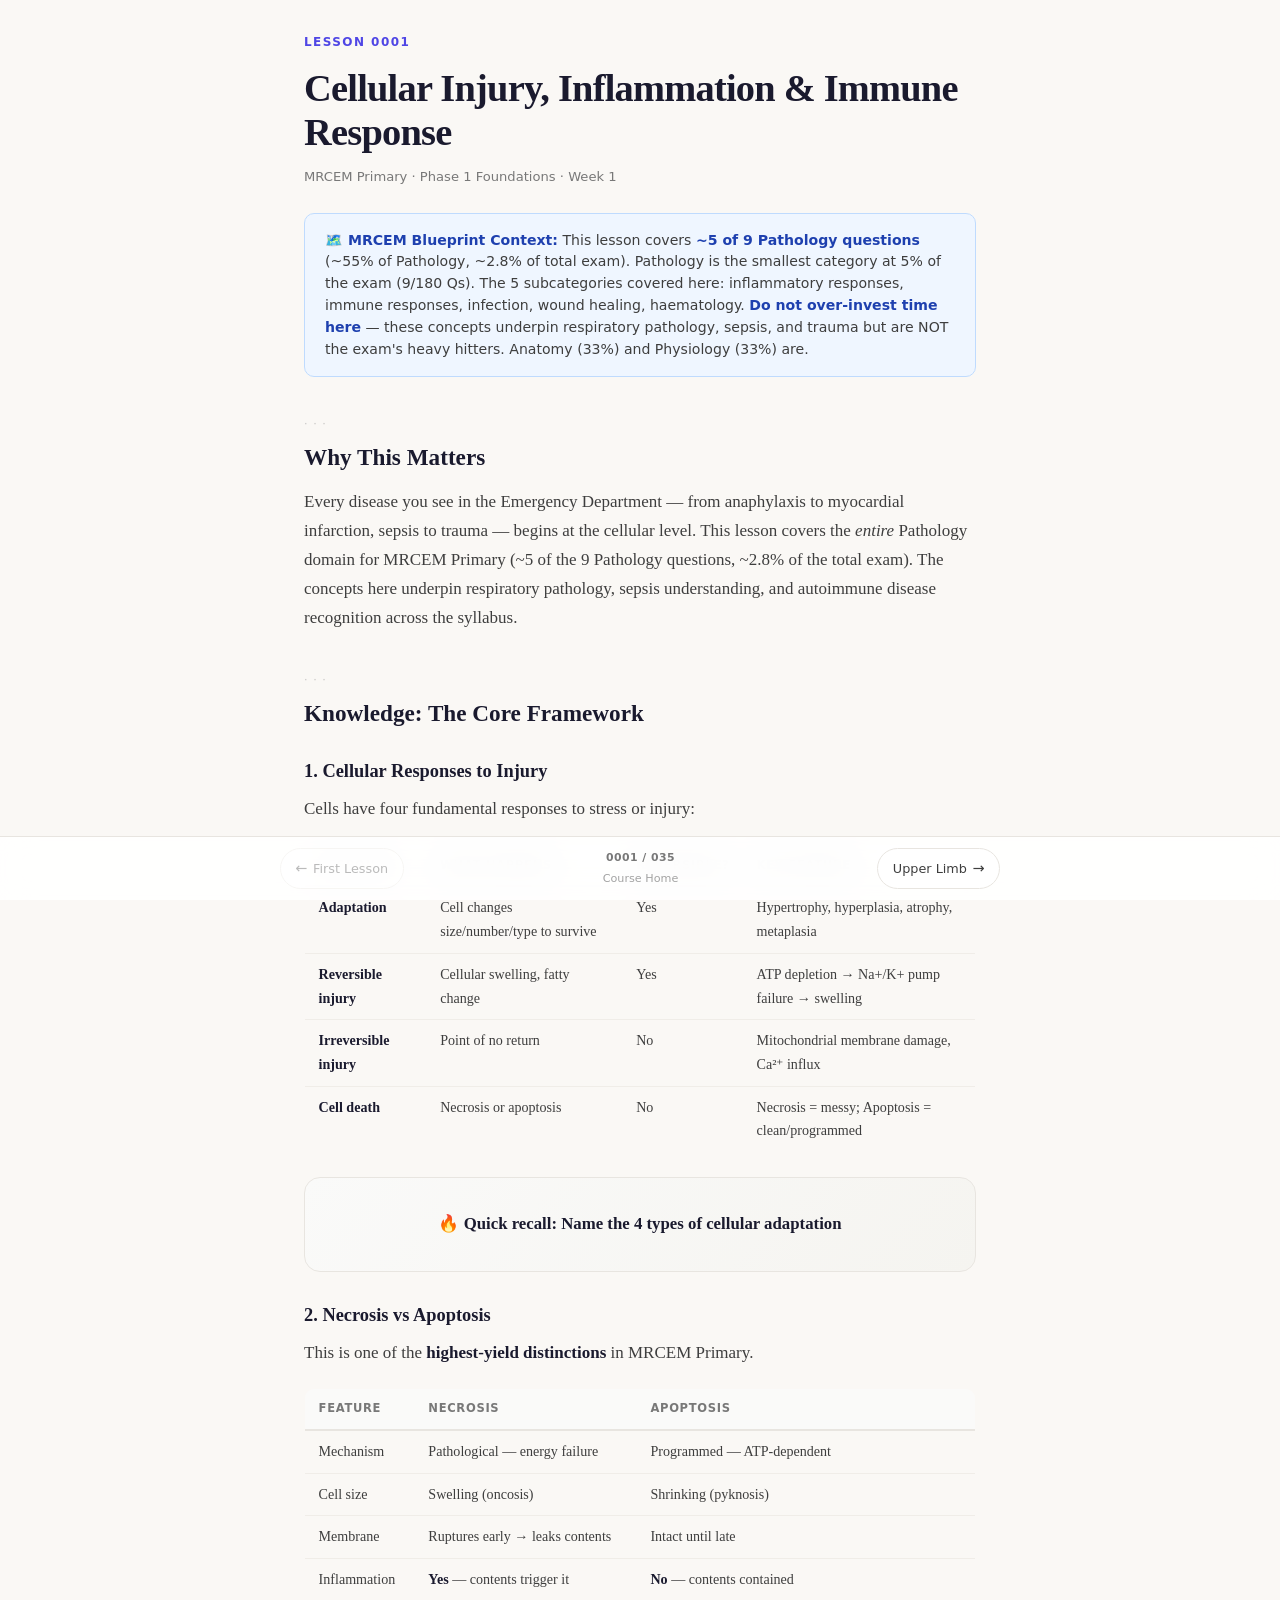
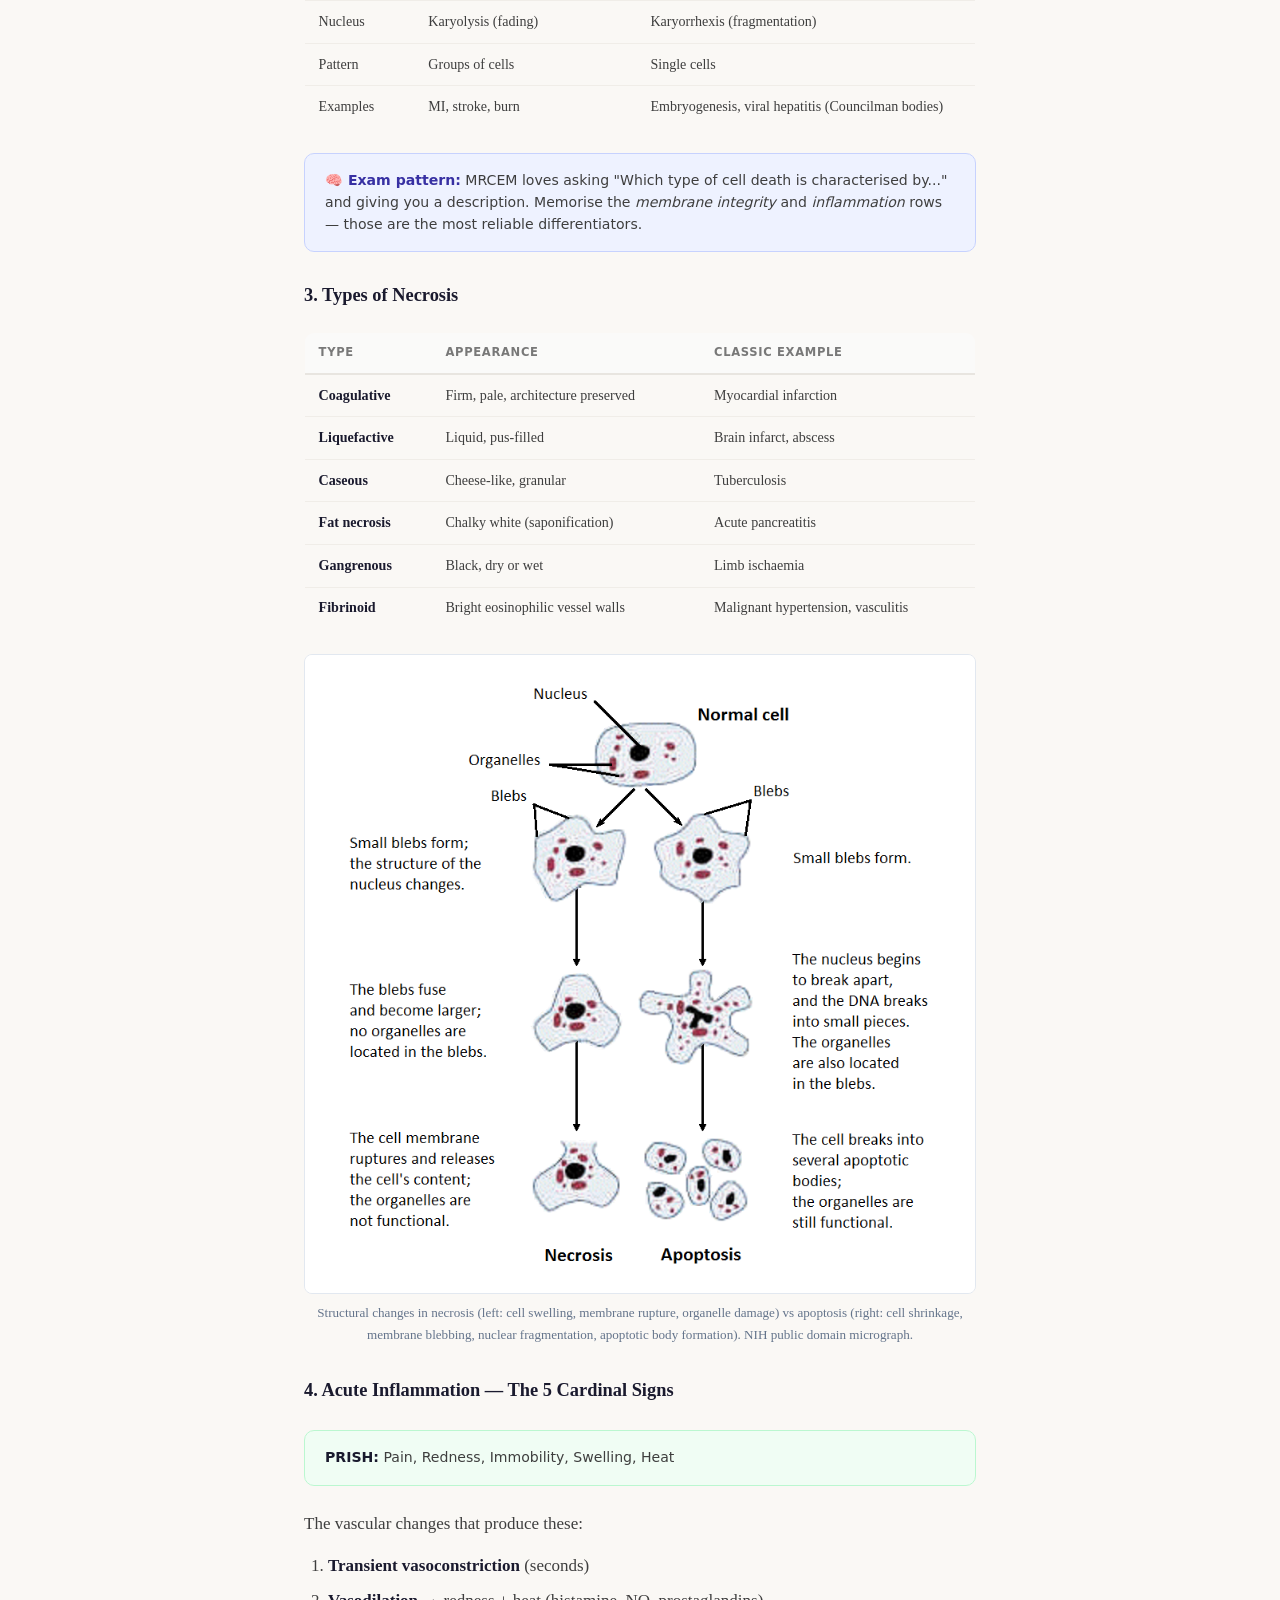
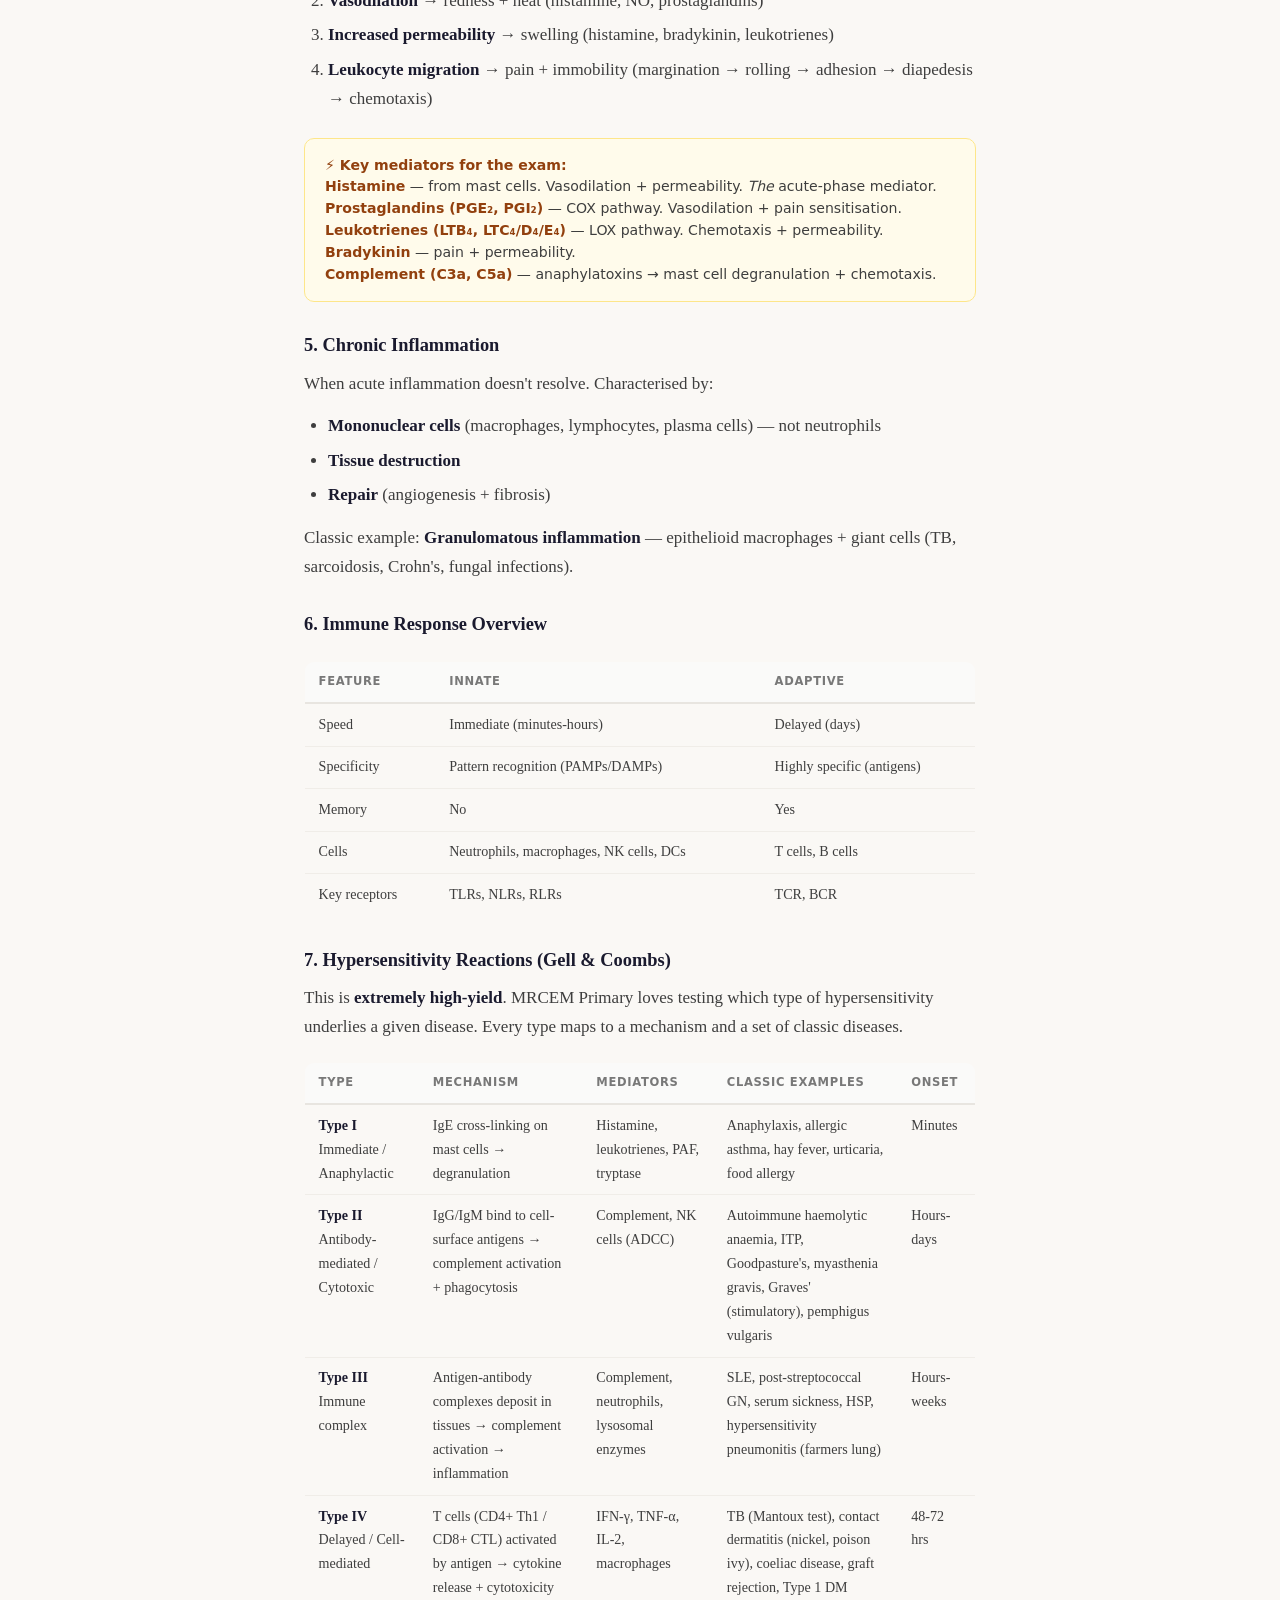
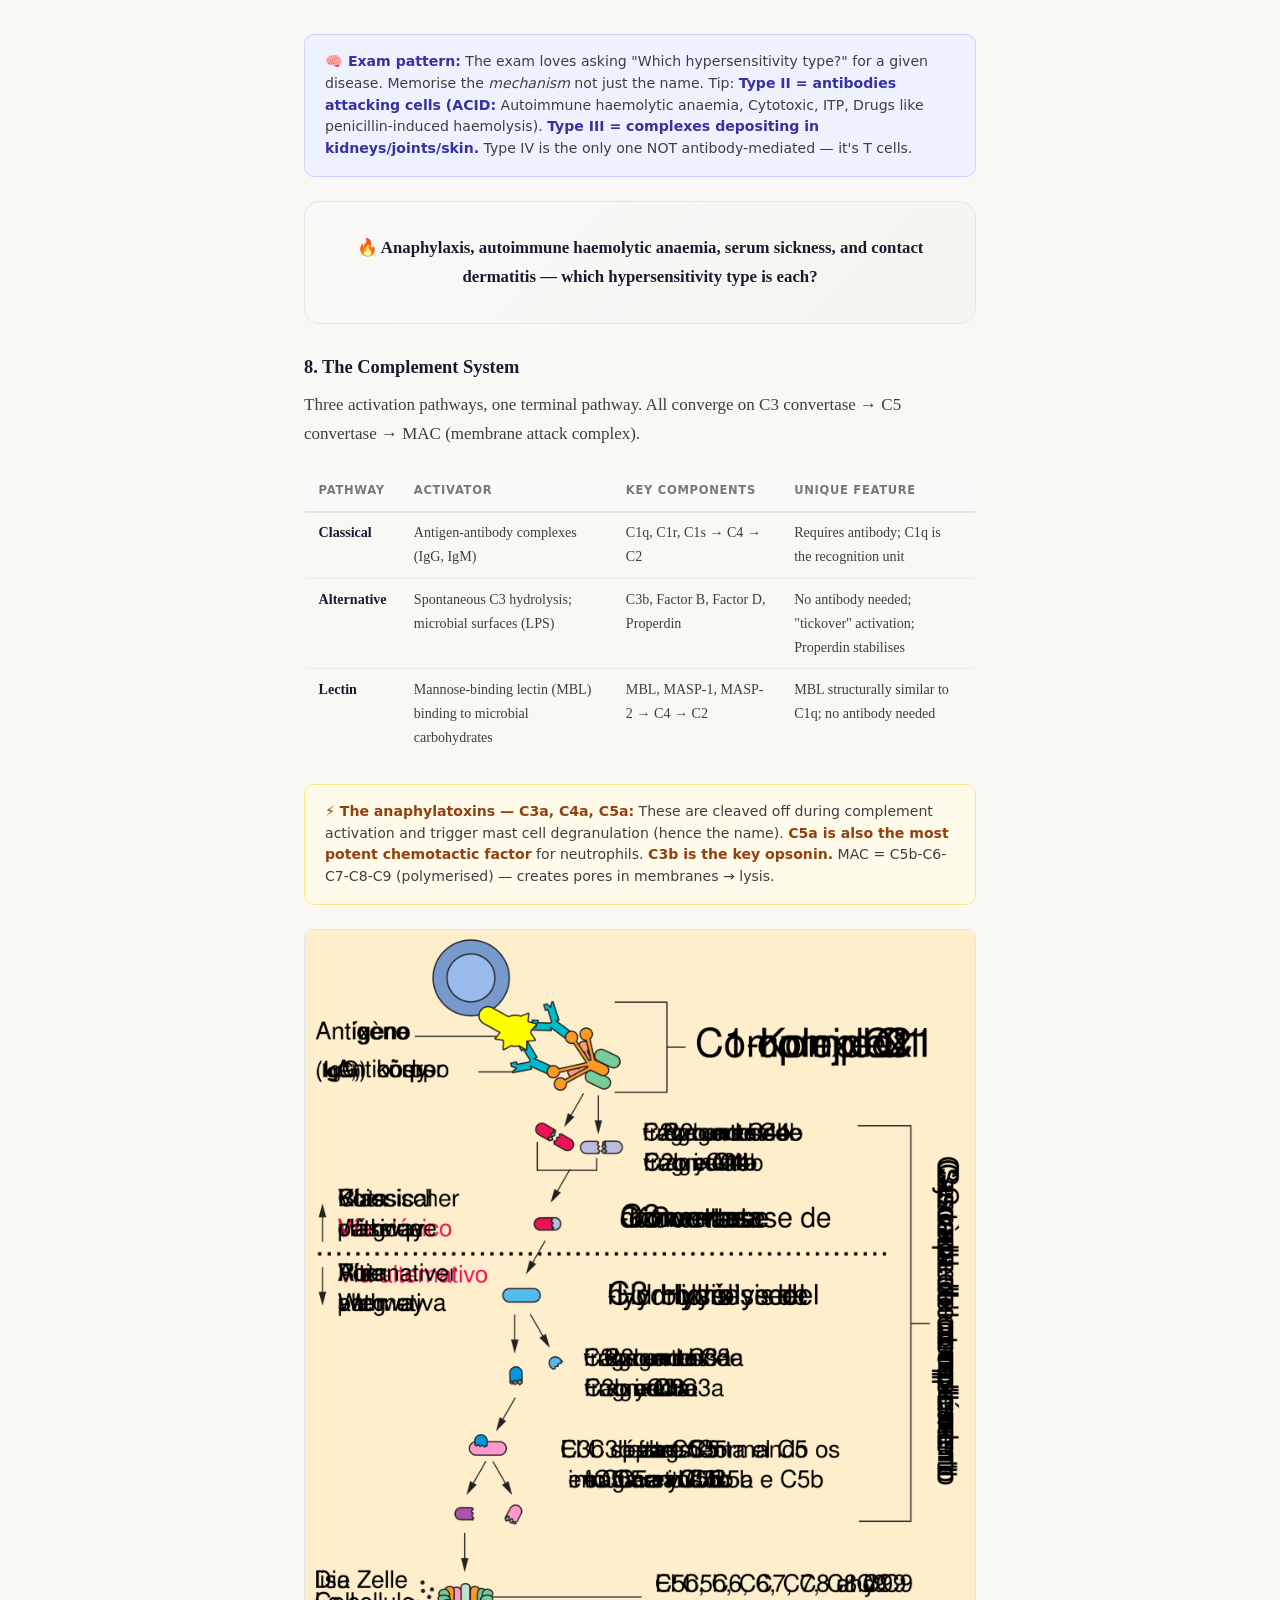
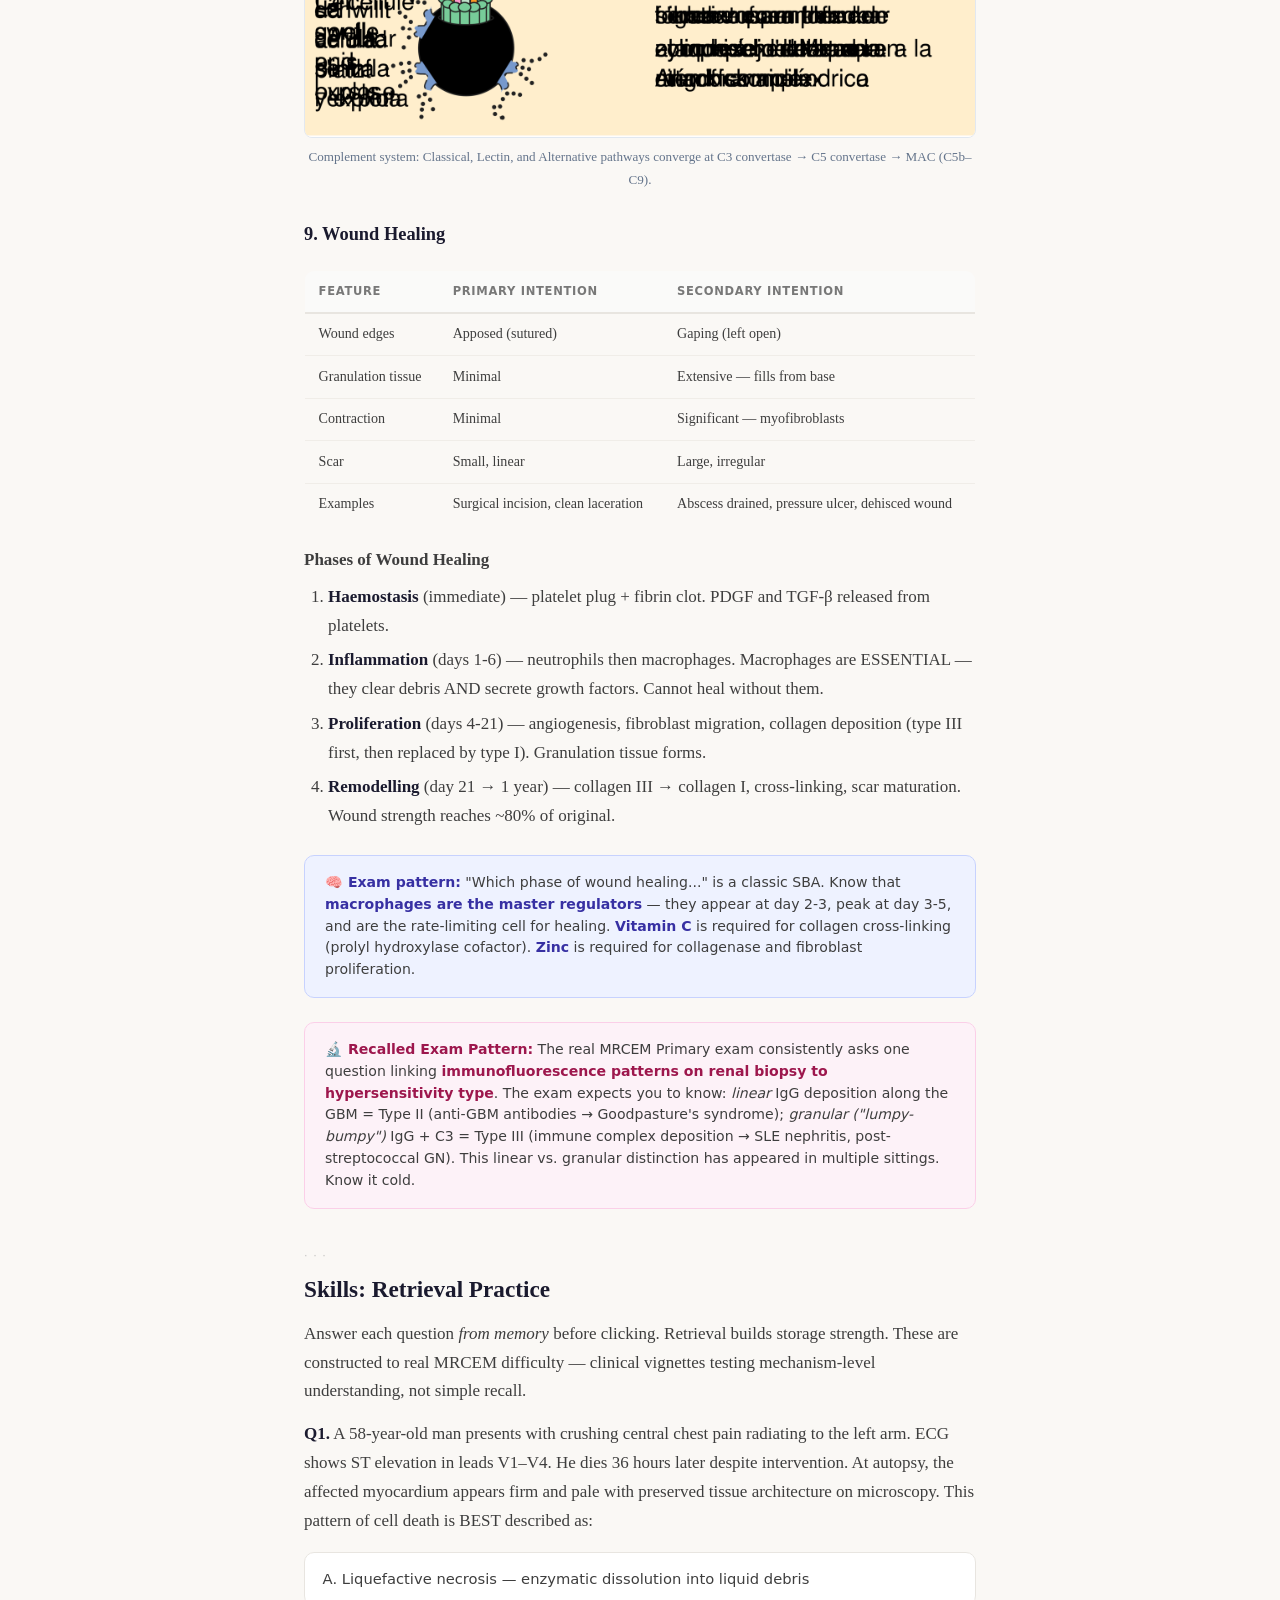
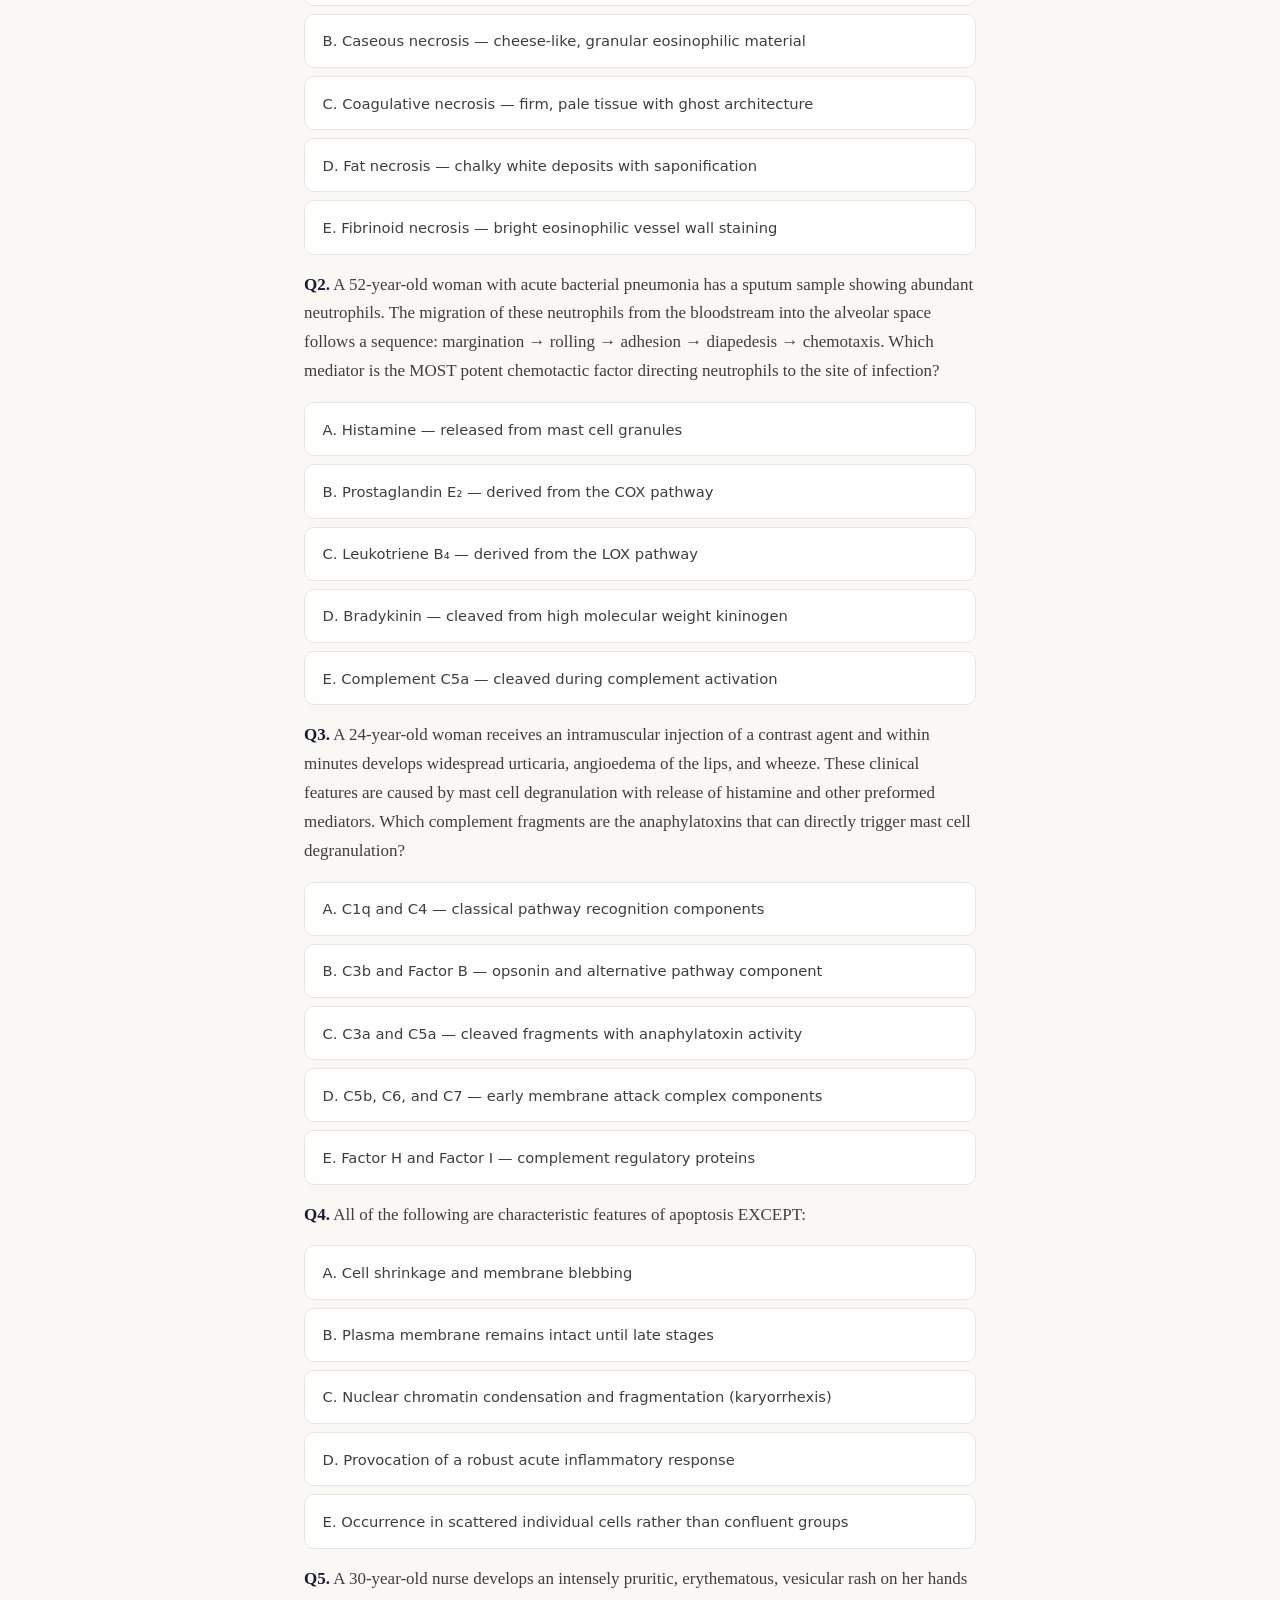
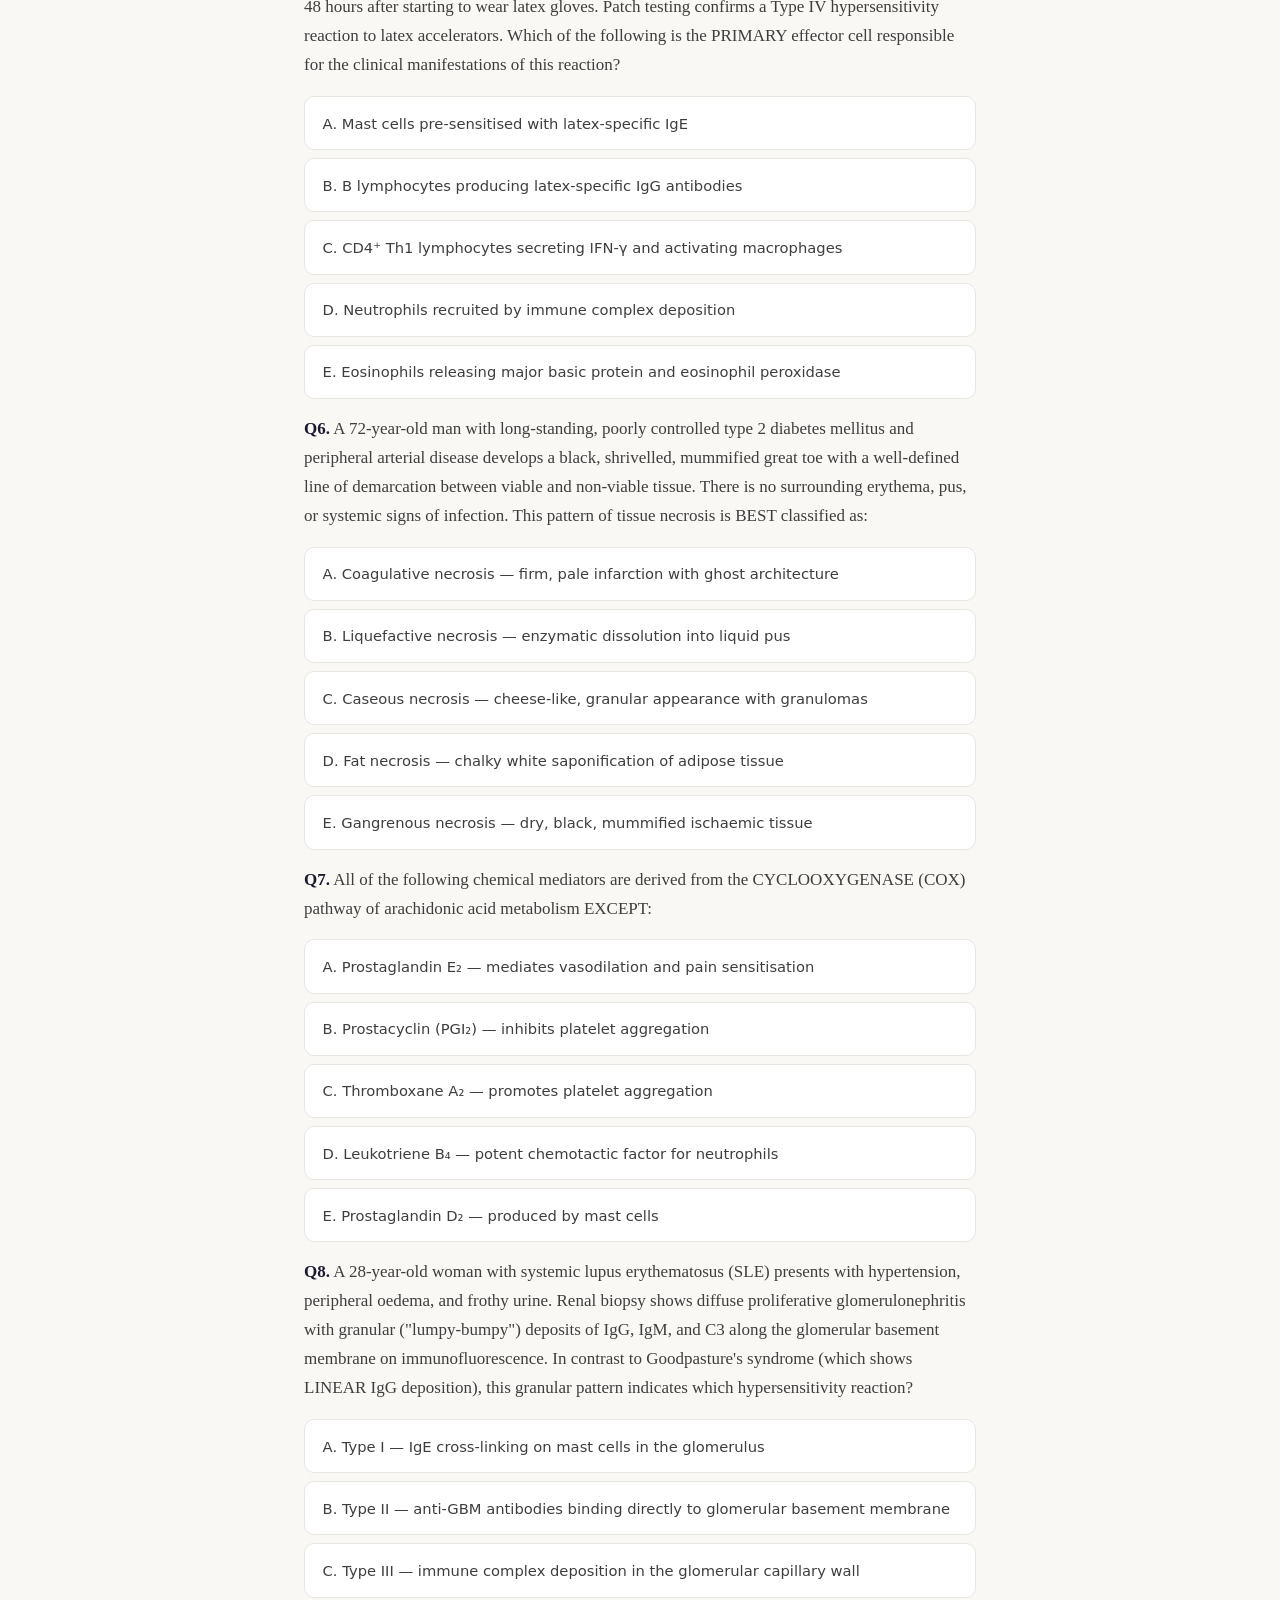
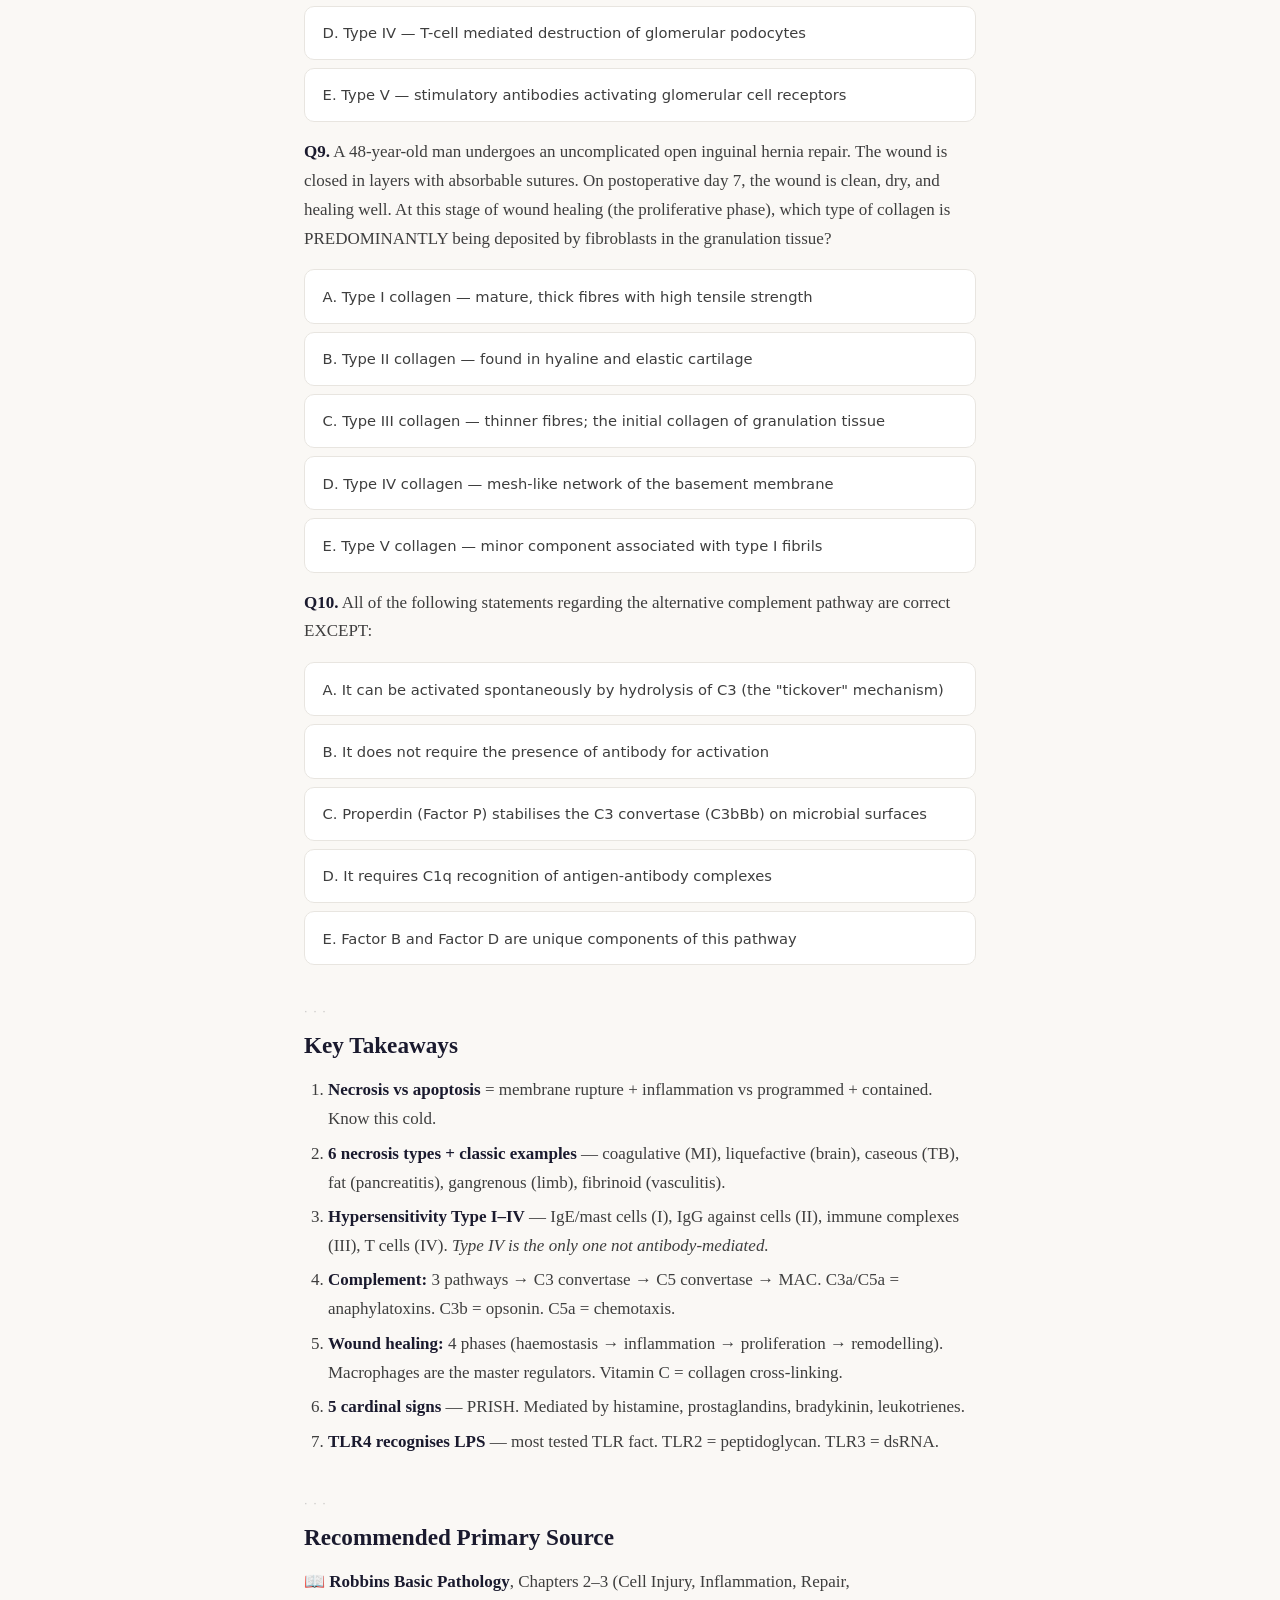
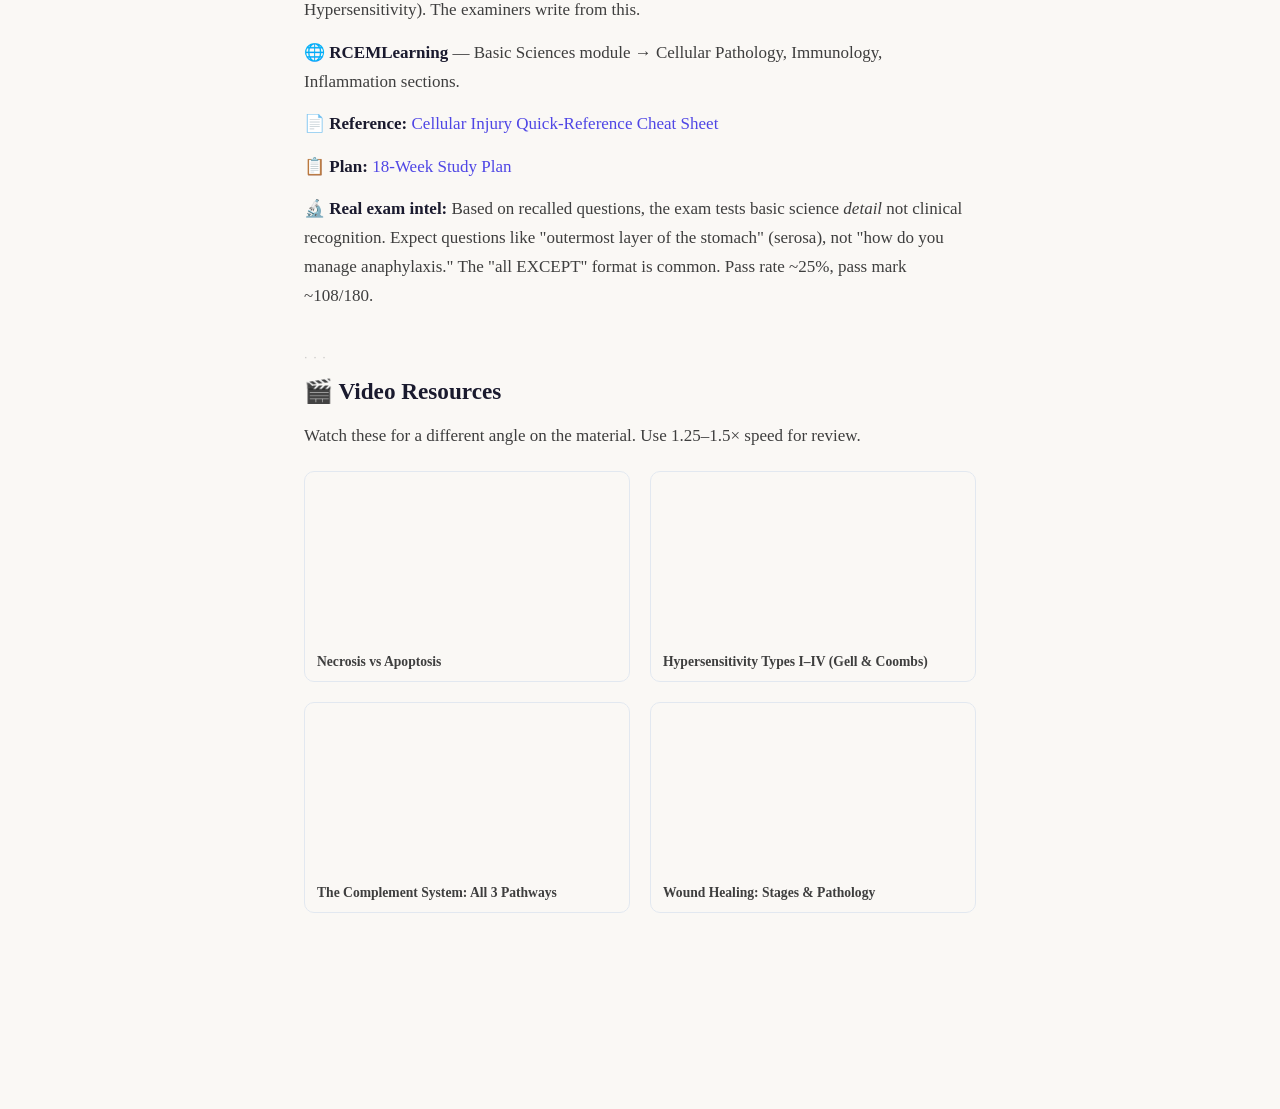
==== commit 6af4bf70: "images: replace amateur SVGs with proper medical images (Wikimedia/Gray's Anatomy/NIH)" ====
--- a/lessons/0001-cellular-injury-inflammation.html
+++ b/lessons/0001-cellular-injury-inflammation.html
@@ -82,8 +82,8 @@
 </table>
 
 <figure style="margin: 1.5rem 0; text-align: center;">
-  <img src="../assets/images/necrosis-vs-apoptosis.svg" alt="Necrosis vs Apoptosis comparison diagram" style="max-width: 100%; border-radius: 8px; border: 1px solid #e2e8f0;" loading="lazy">
-  <figcaption style="font-size: 0.82rem; color: #64748b; margin-top: 0.5rem;">Necrosis (pathological, membrane rupture, inflammation) vs Apoptosis (programmed, intact membrane, no inflammation).</figcaption>
+  <img src="../assets/images/necrosis-vs-apoptosis.png" alt="Necrosis vs Apoptosis comparison diagram" style="max-width: 100%; border-radius: 8px; border: 1px solid #e2e8f0;" loading="lazy">
+  <figcaption style="font-size: 0.82rem; color: #64748b; margin-top: 0.5rem;">Structural changes in necrosis (left: cell swelling, membrane rupture, organelle damage) vs apoptosis (right: cell shrinkage, membrane blebbing, nuclear fragmentation, apoptotic body formation). NIH public domain micrograph.</figcaption>
 </figure>
 
 <h3>4. Acute Inflammation — The 5 Cardinal Signs</h3>
@@ -203,7 +203,7 @@
 </div>
 
 <figure style="margin: 1.5rem 0; text-align: center;">
-  <img src="../assets/images/complement-cascade.svg" alt="Complement cascade diagram" style="max-width: 100%; border-radius: 8px; border: 1px solid #e2e8f0;" loading="lazy">
+  <img src="../assets/images/complement-cascade.png" alt="Complement cascade diagram" style="max-width: 100%; border-radius: 8px; border: 1px solid #e2e8f0;" loading="lazy">
   <figcaption style="font-size: 0.82rem; color: #64748b; margin-top: 0.5rem;">Complement system: Classical, Lectin, and Alternative pathways converge at C3 convertase → C5 convertase → MAC (C5b–C9).</figcaption>
 </figure>
 
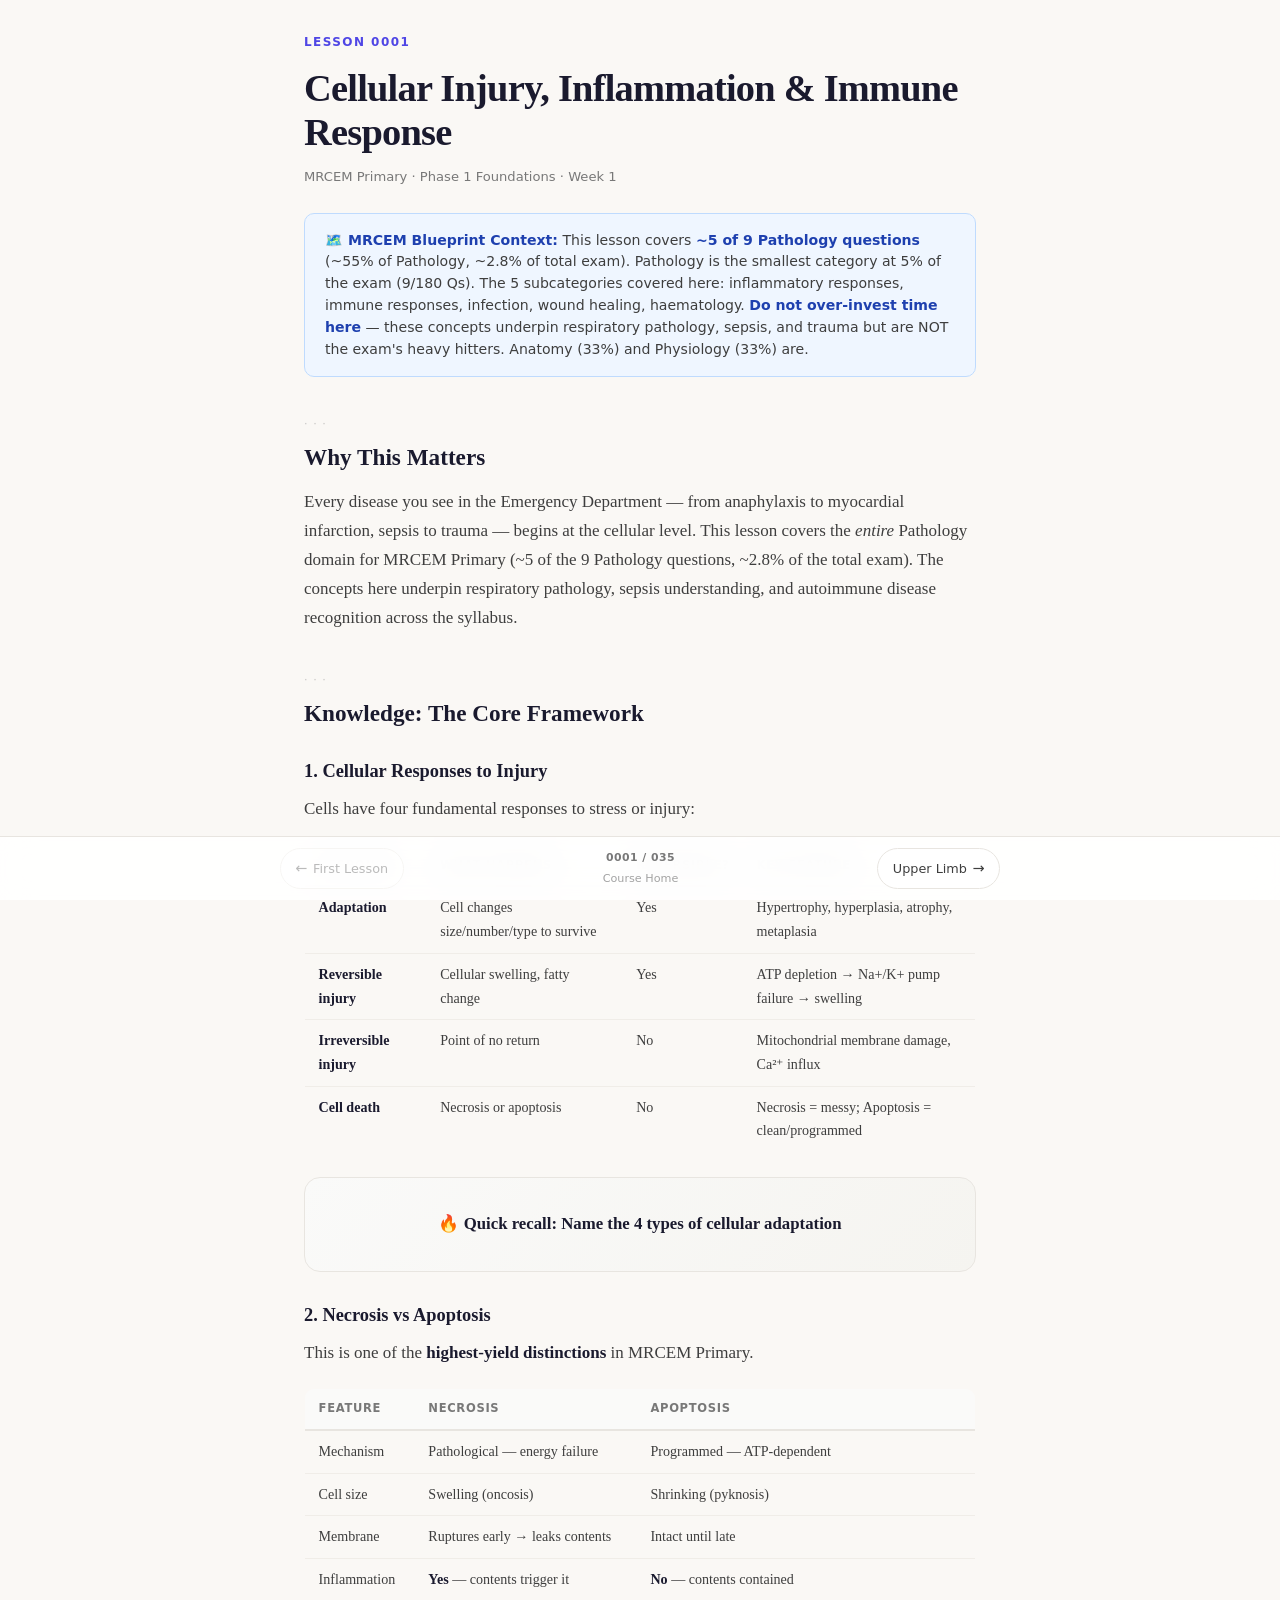
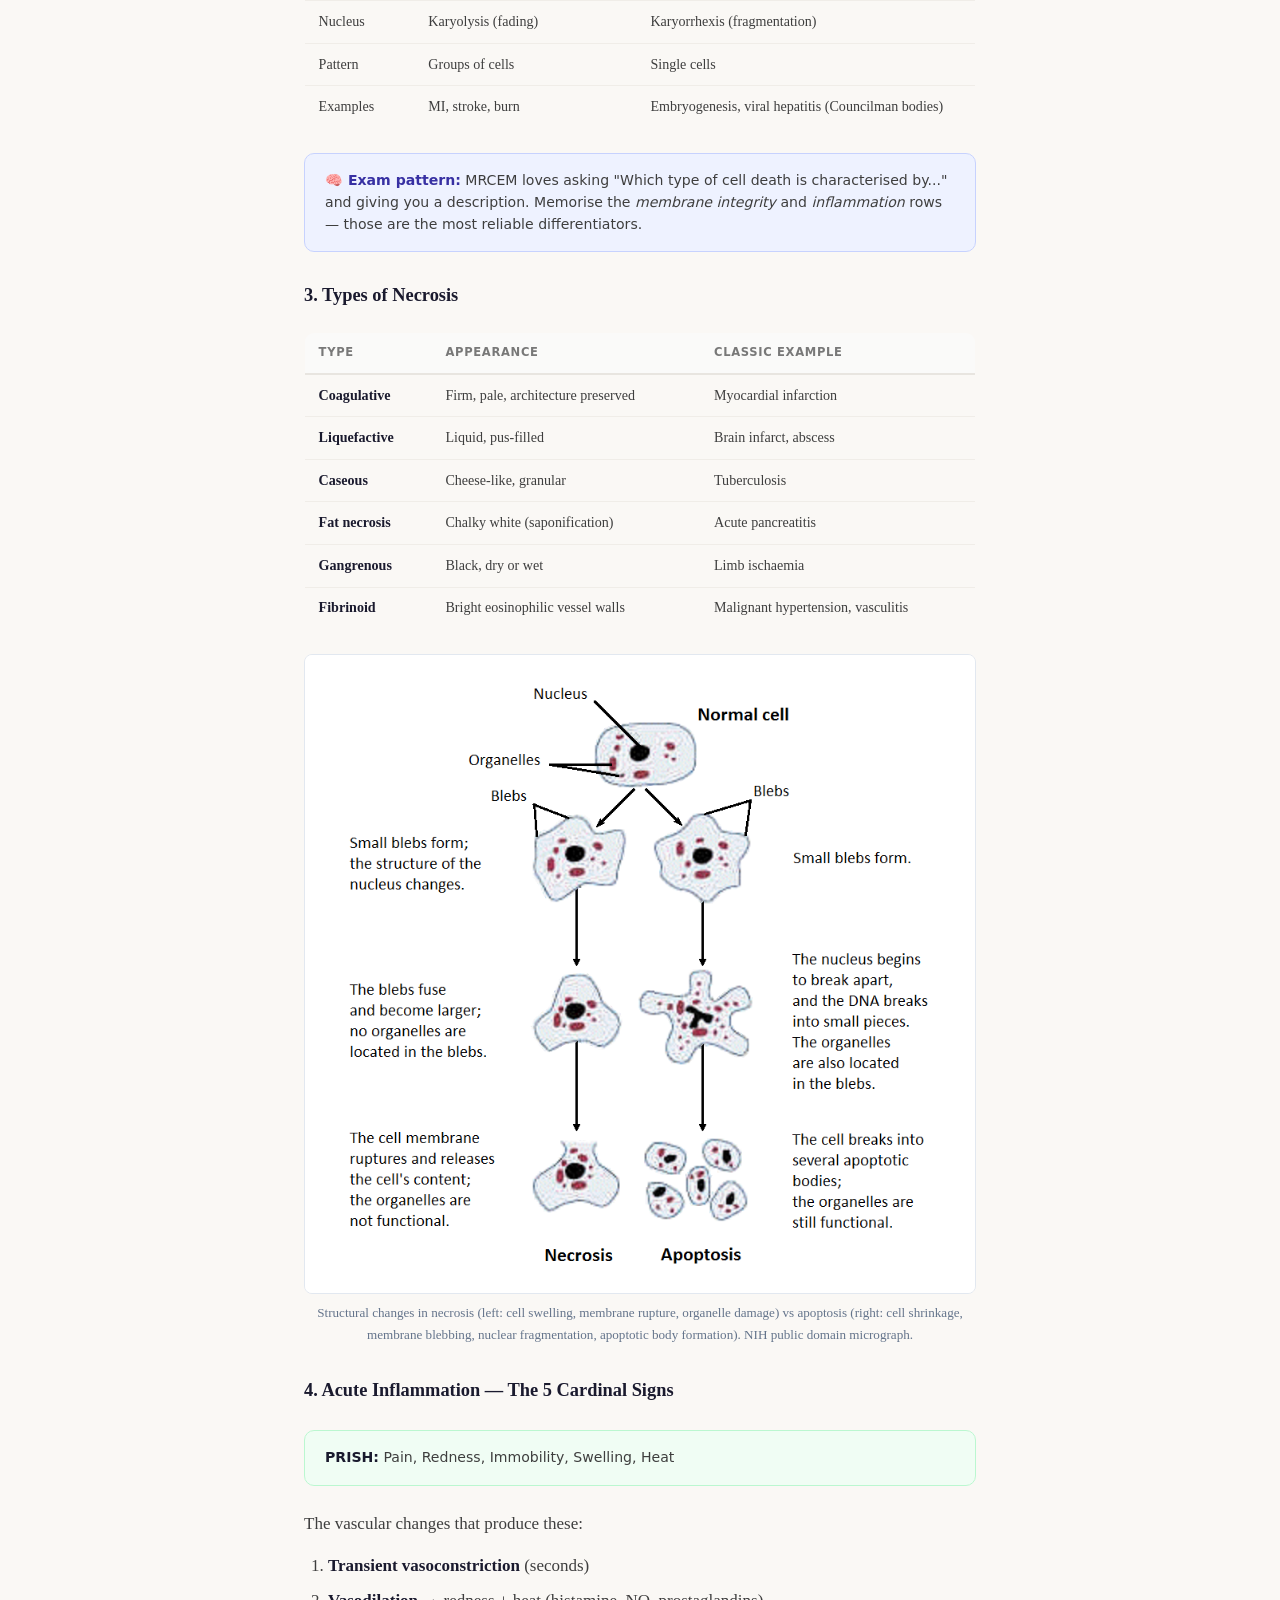
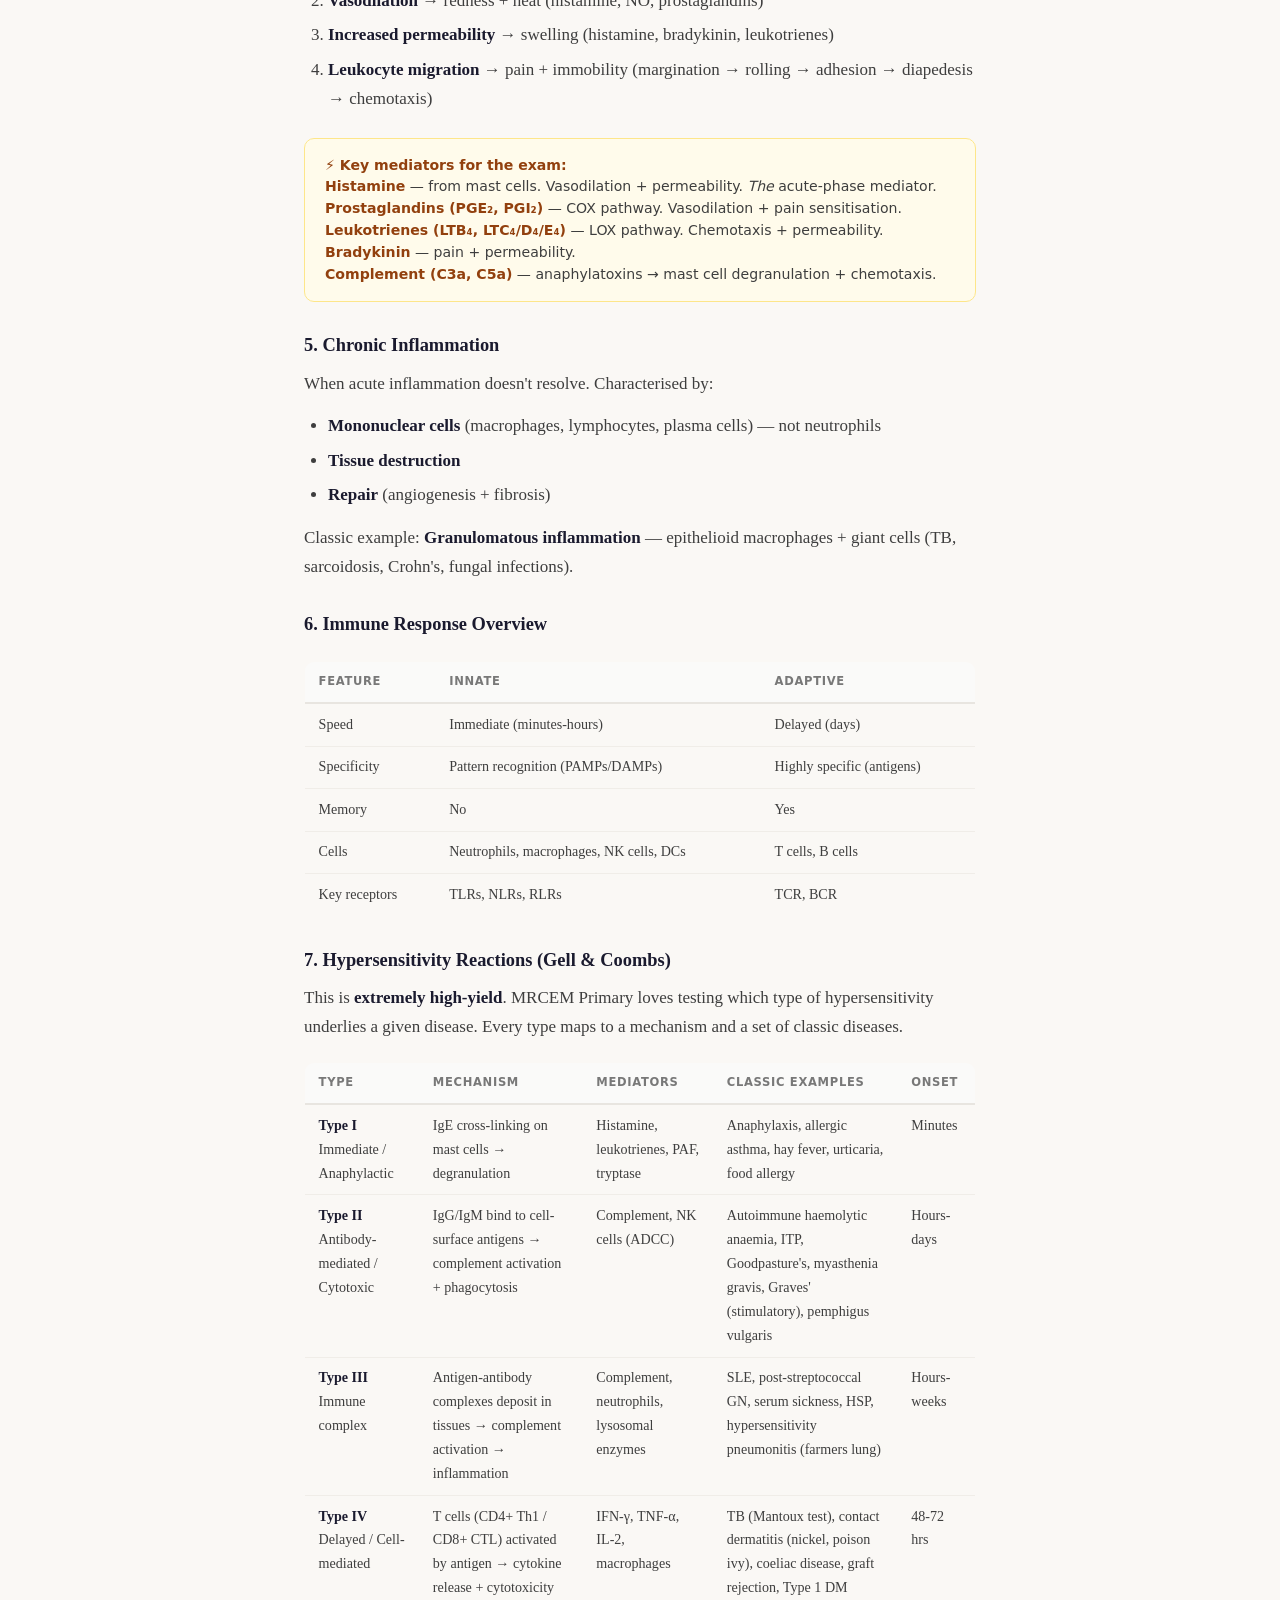
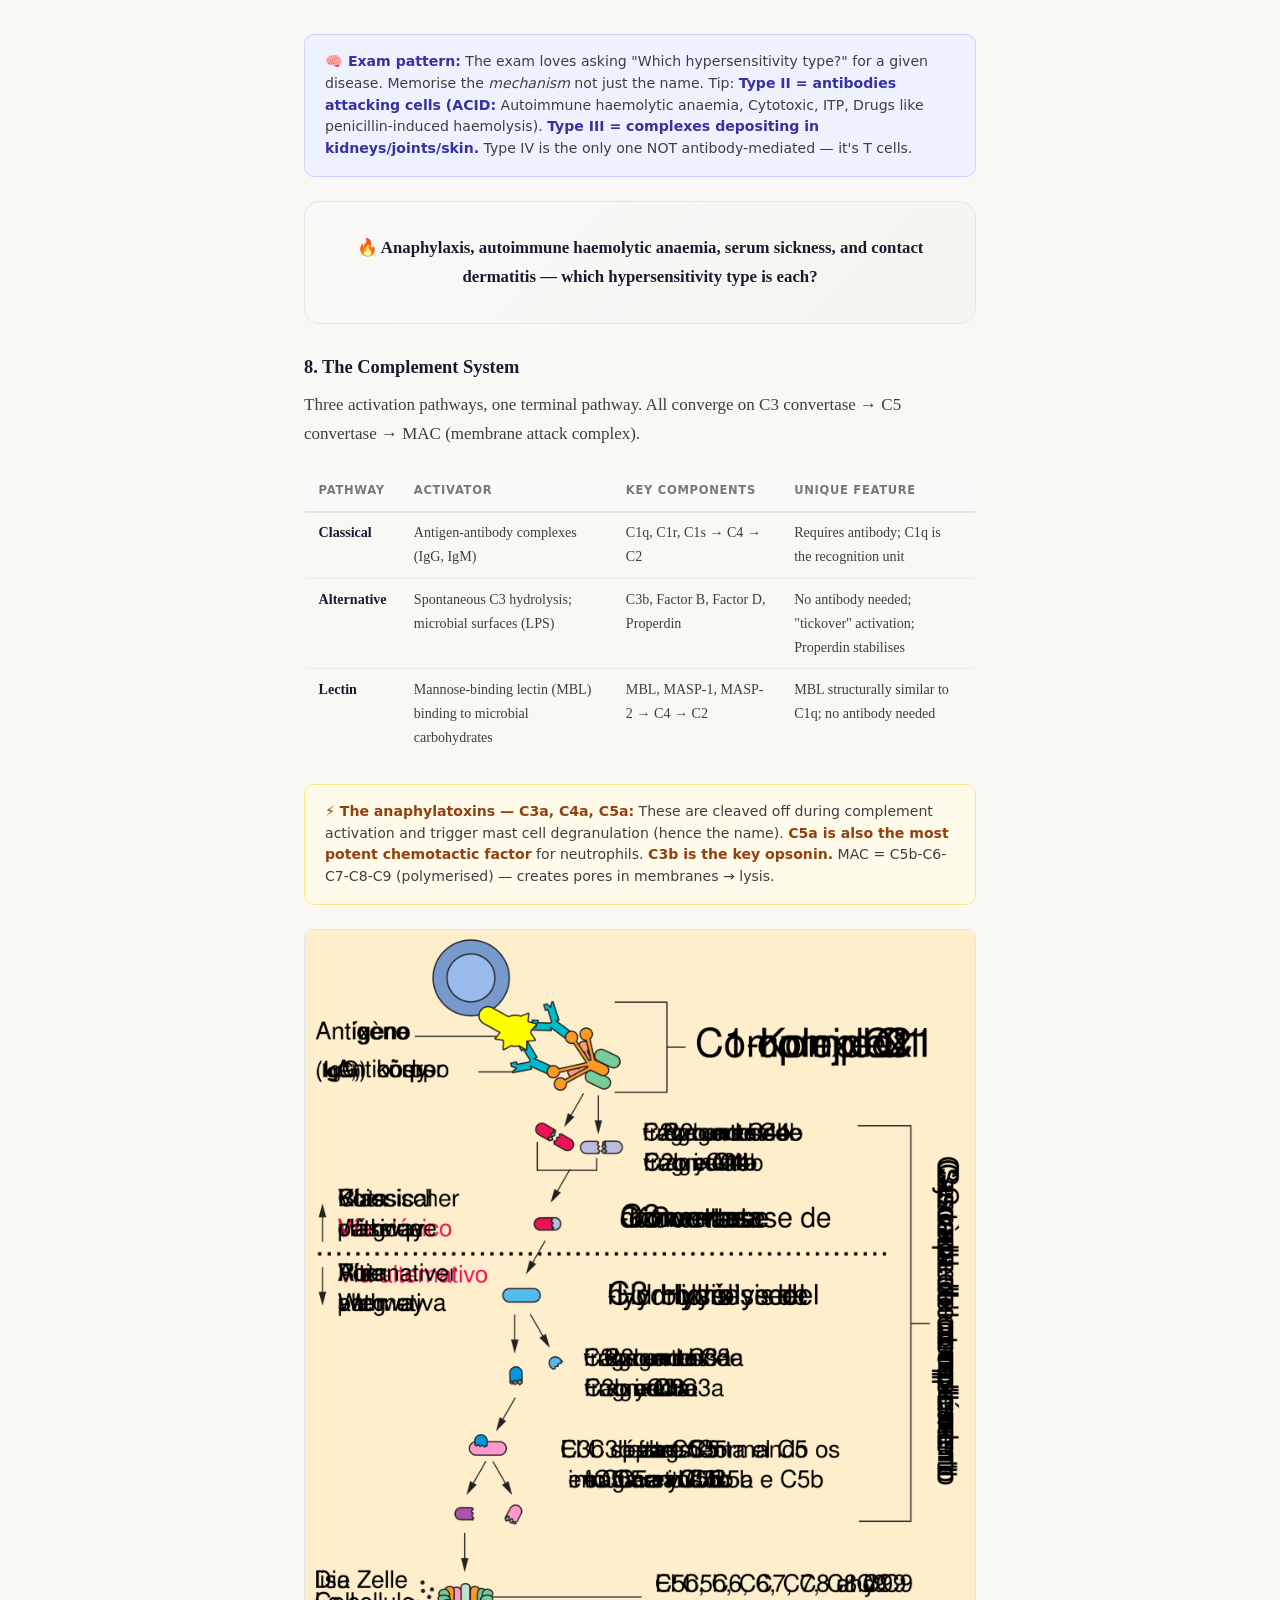
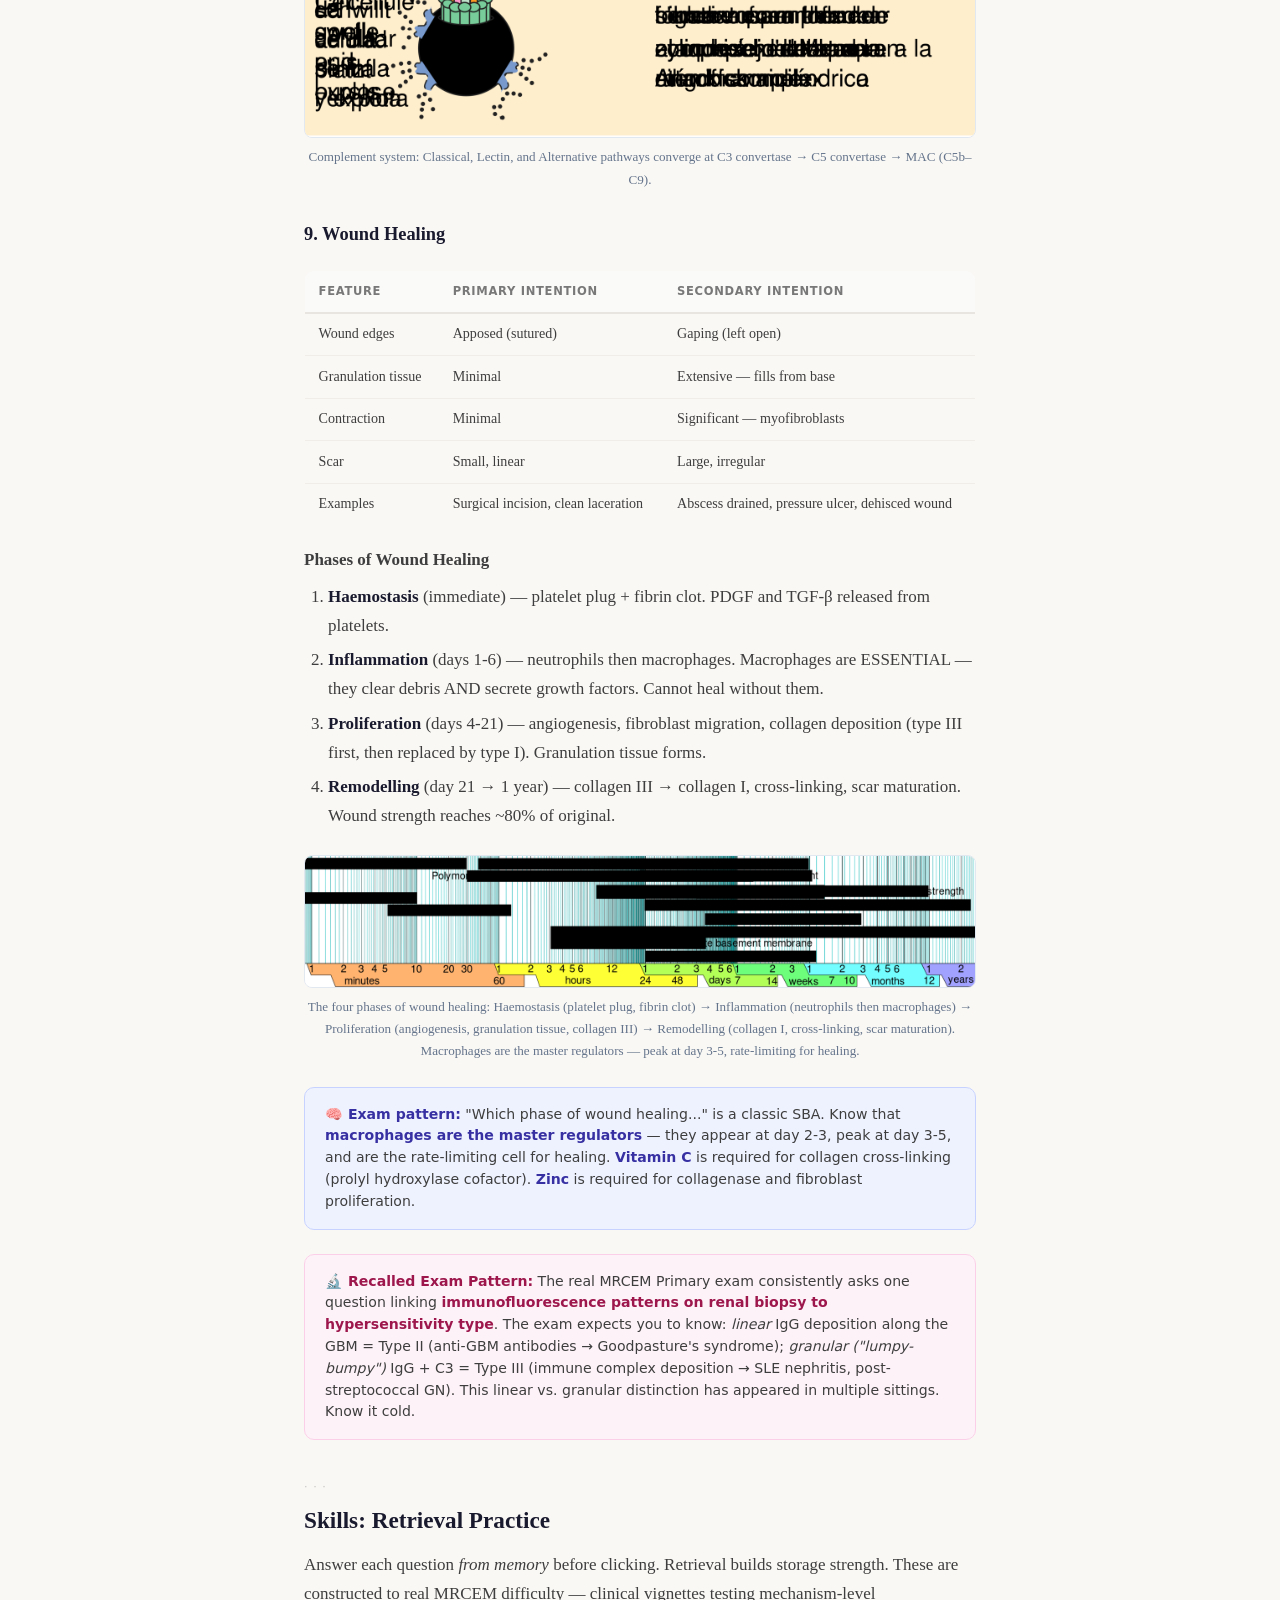
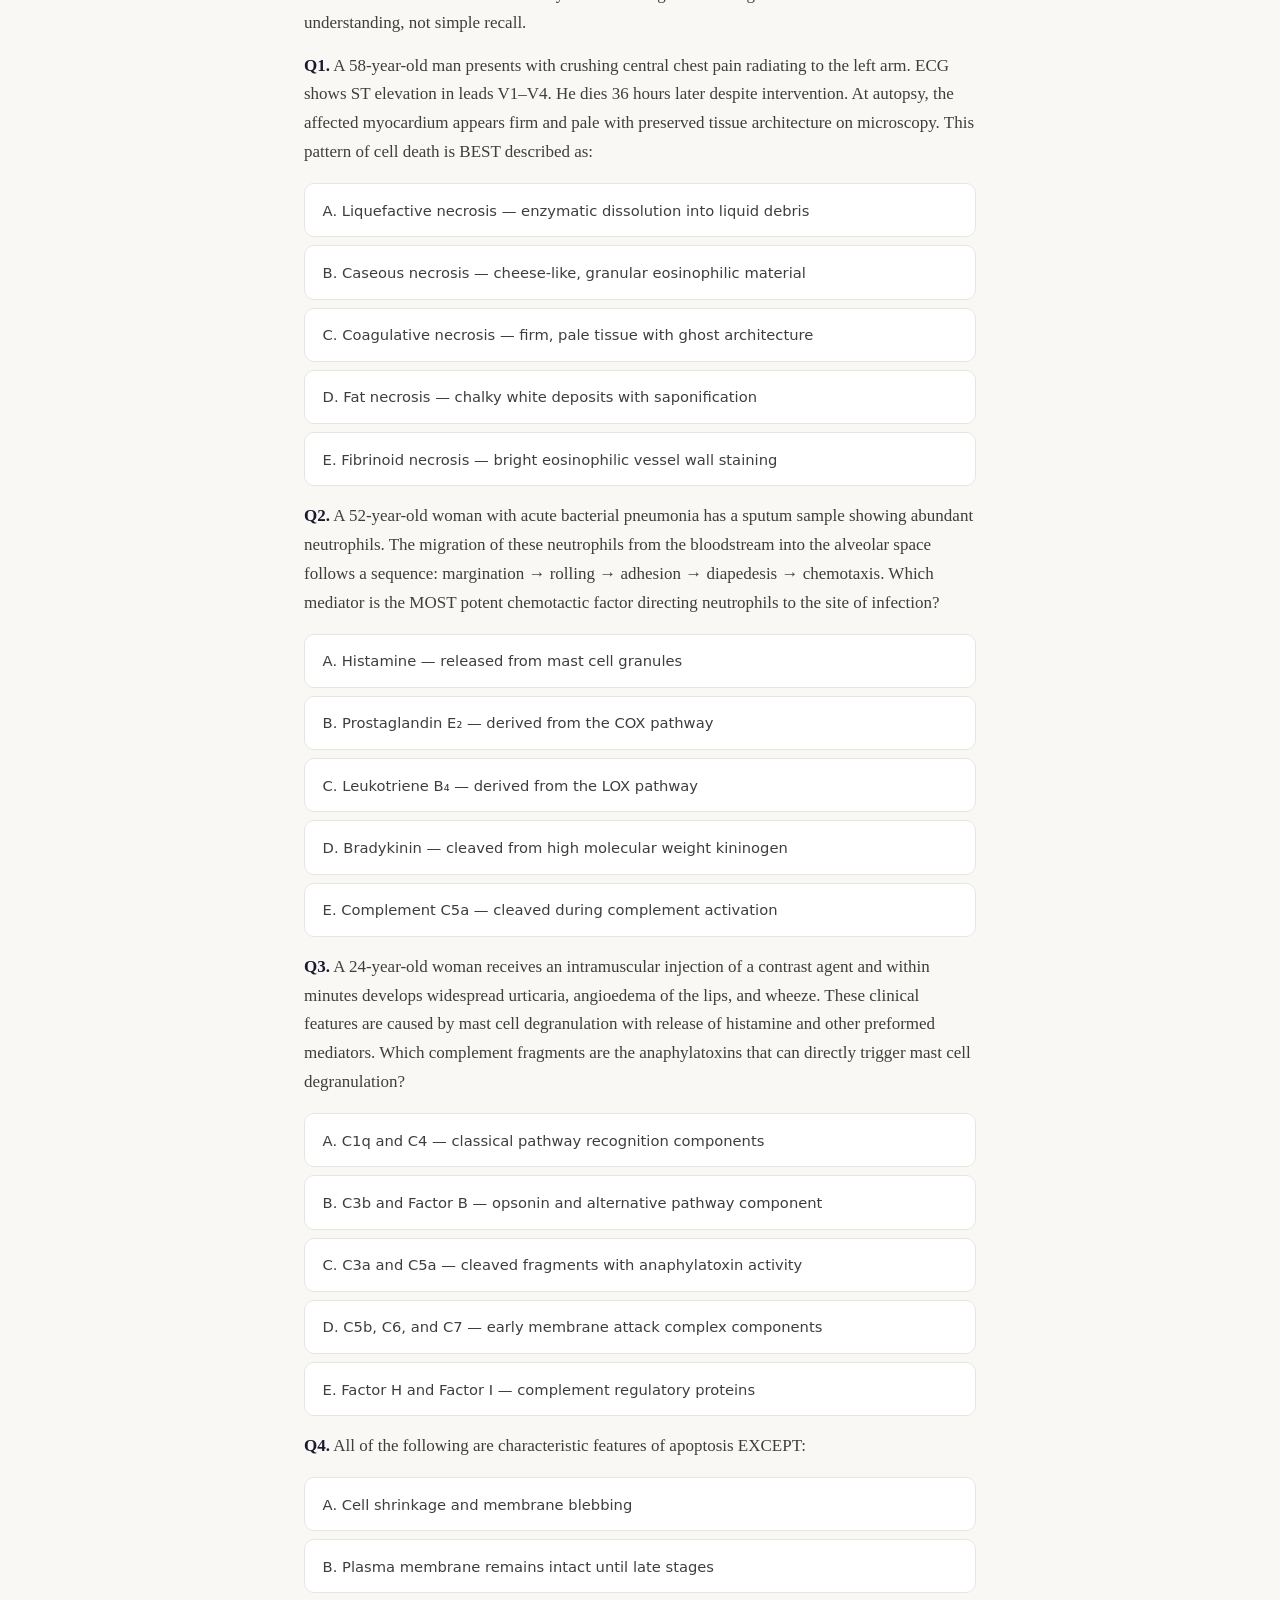
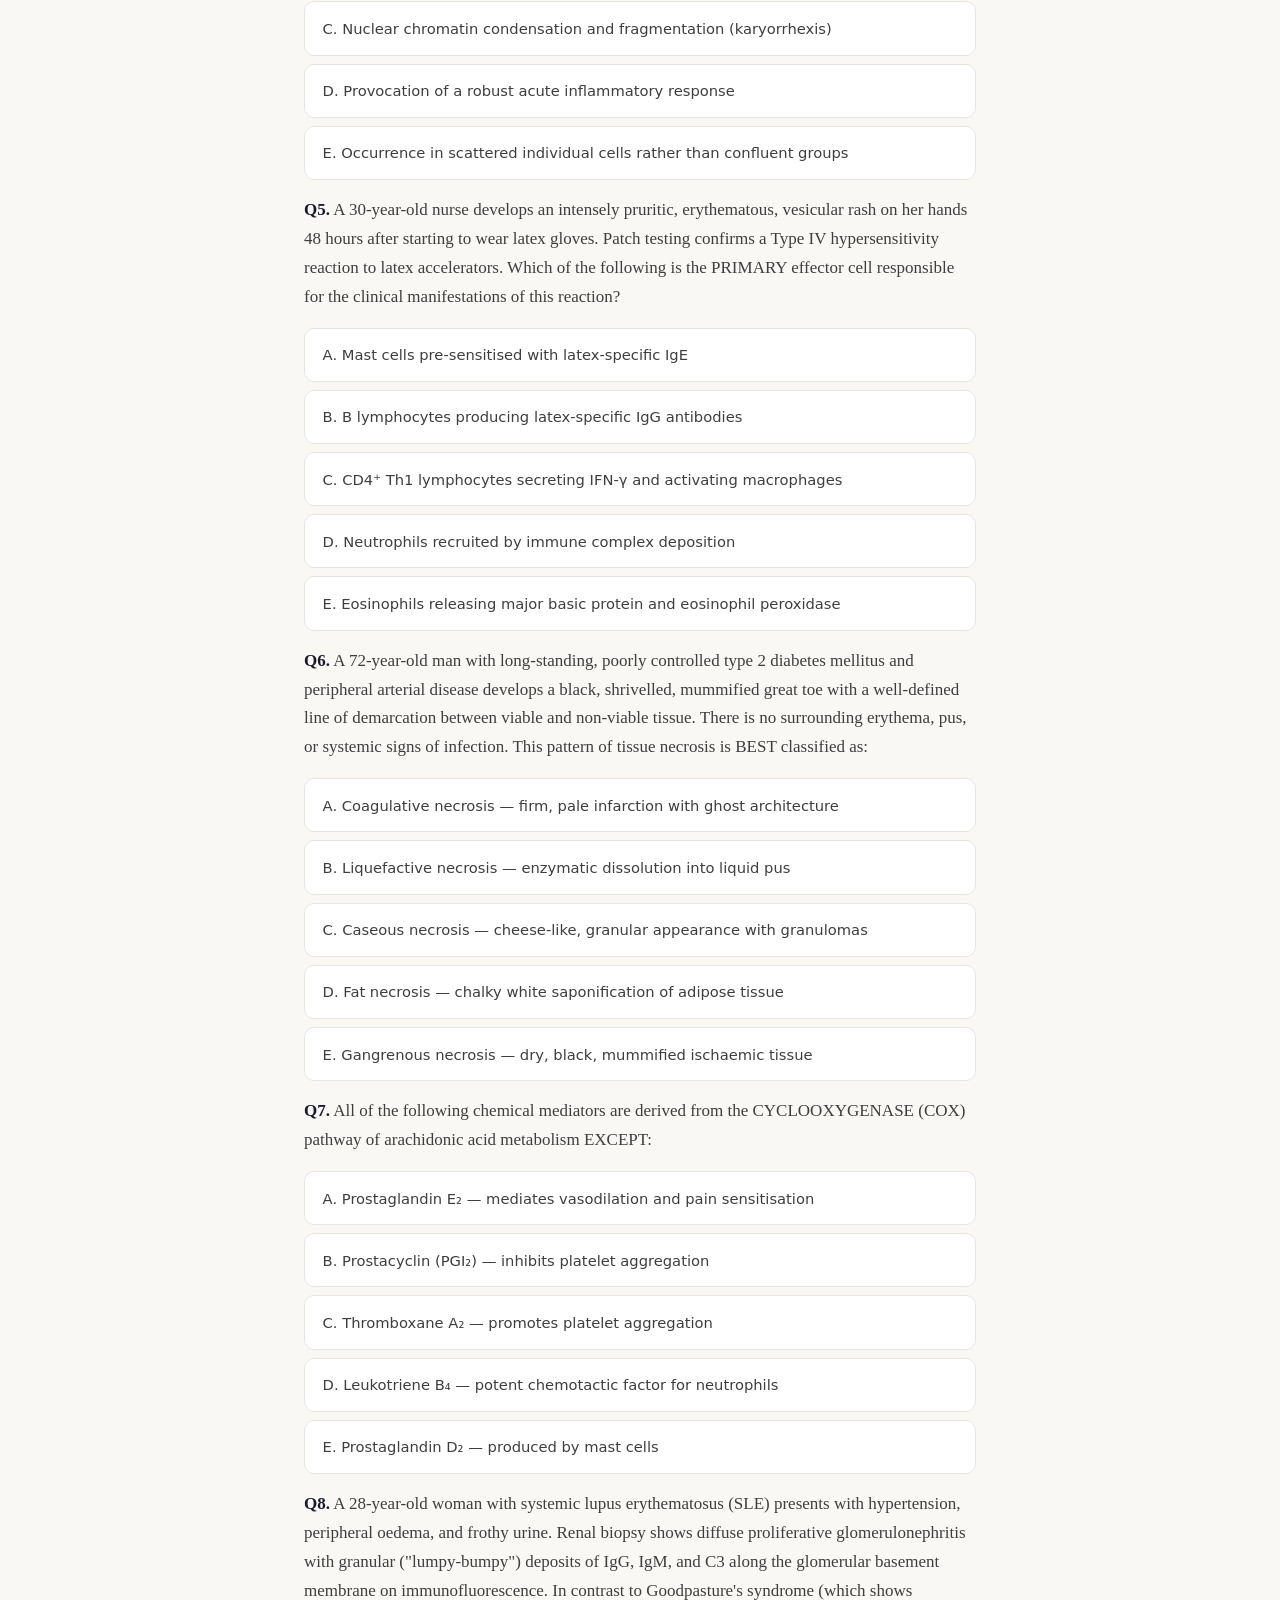
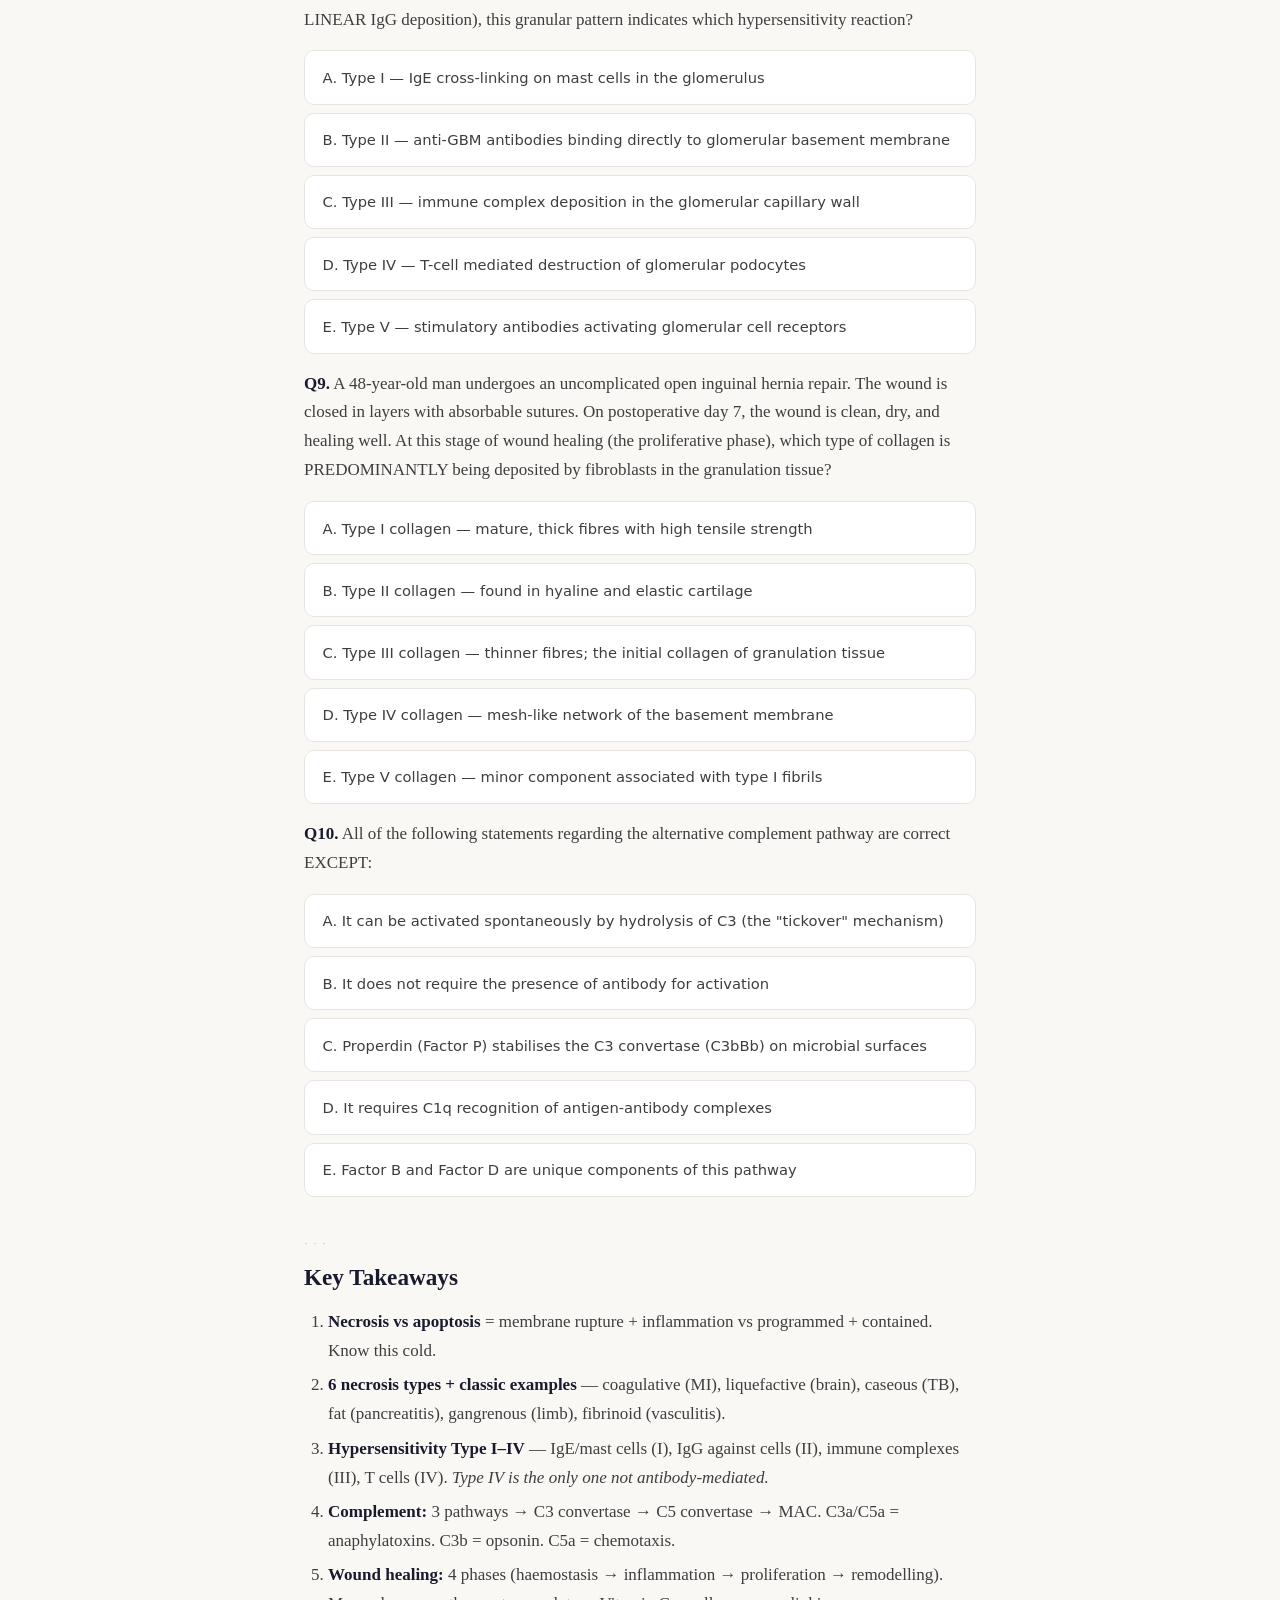
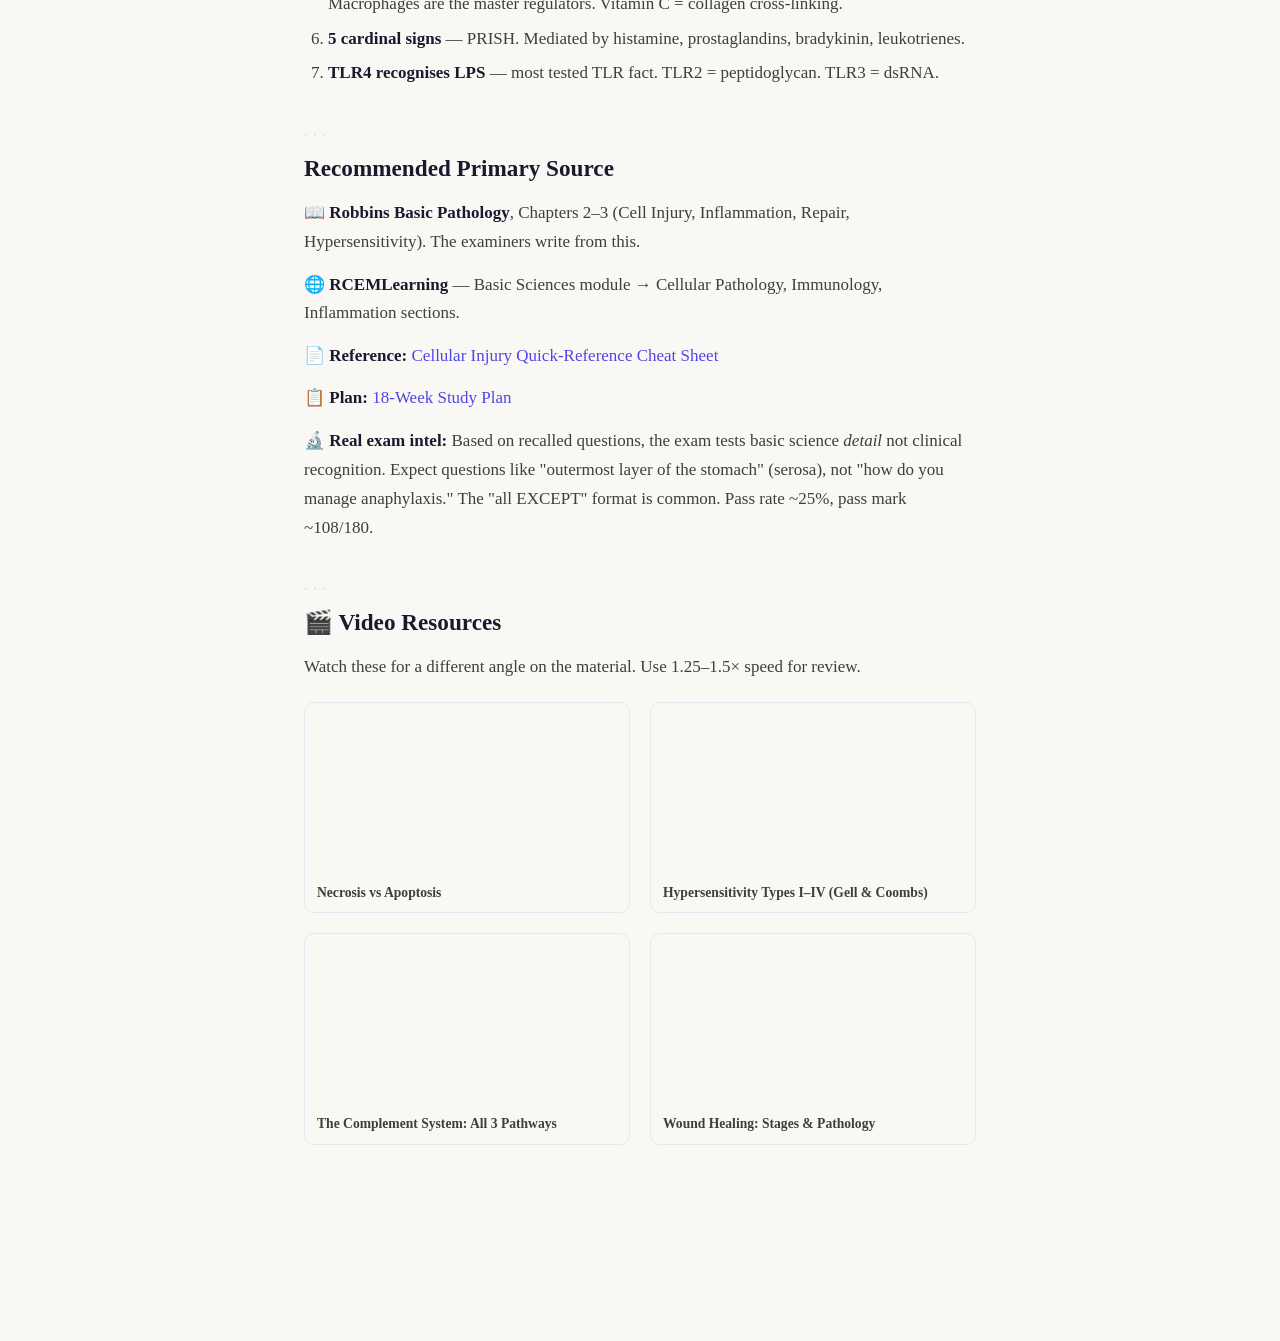
==== commit f8b5fcb2: "images: add 10 professional medical images (Wikimedia, Gray's Anatomy, NIH) — wound healing, rotator" ====
--- a/lessons/0001-cellular-injury-inflammation.html
+++ b/lessons/0001-cellular-injury-inflammation.html
@@ -225,6 +225,11 @@
   <li><strong>Proliferation</strong> (days 4-21) — angiogenesis, fibroblast migration, collagen deposition (type III first, then replaced by type I). Granulation tissue forms.</li>
   <li><strong>Remodelling</strong> (day 21 → 1 year) — collagen III → collagen I, cross-linking, scar maturation. Wound strength reaches ~80% of original.</li>
 </ol>
+
+<figure style="margin: 1.5rem 0; text-align: center;">
+  <img src="../assets/images/wound-healing.png" alt="Wound healing phases diagram" style="max-width: 100%; border-radius: 8px; border: 1px solid #e2e8f0;" loading="lazy">
+  <figcaption style="font-size: 0.82rem; color: #64748b; margin-top: 0.5rem;">The four phases of wound healing: Haemostasis (platelet plug, fibrin clot) → Inflammation (neutrophils then macrophages) → Proliferation (angiogenesis, granulation tissue, collagen III) → Remodelling (collagen I, cross-linking, scar maturation). Macrophages are the master regulators — peak at day 3-5, rate-limiting for healing.</figcaption>
+</figure>
 
 <div class="exam-tip">
   <strong>🧠 Exam pattern:</strong> "Which phase of wound healing..." is a classic SBA. Know that <strong>macrophages are the master regulators</strong> — they appear at day 2-3, peak at day 3-5, and are the rate-limiting cell for healing. <strong>Vitamin C</strong> is required for collagen cross-linking (prolyl hydroxylase cofactor). <strong>Zinc</strong> is required for collagenase and fibroblast proliferation.
